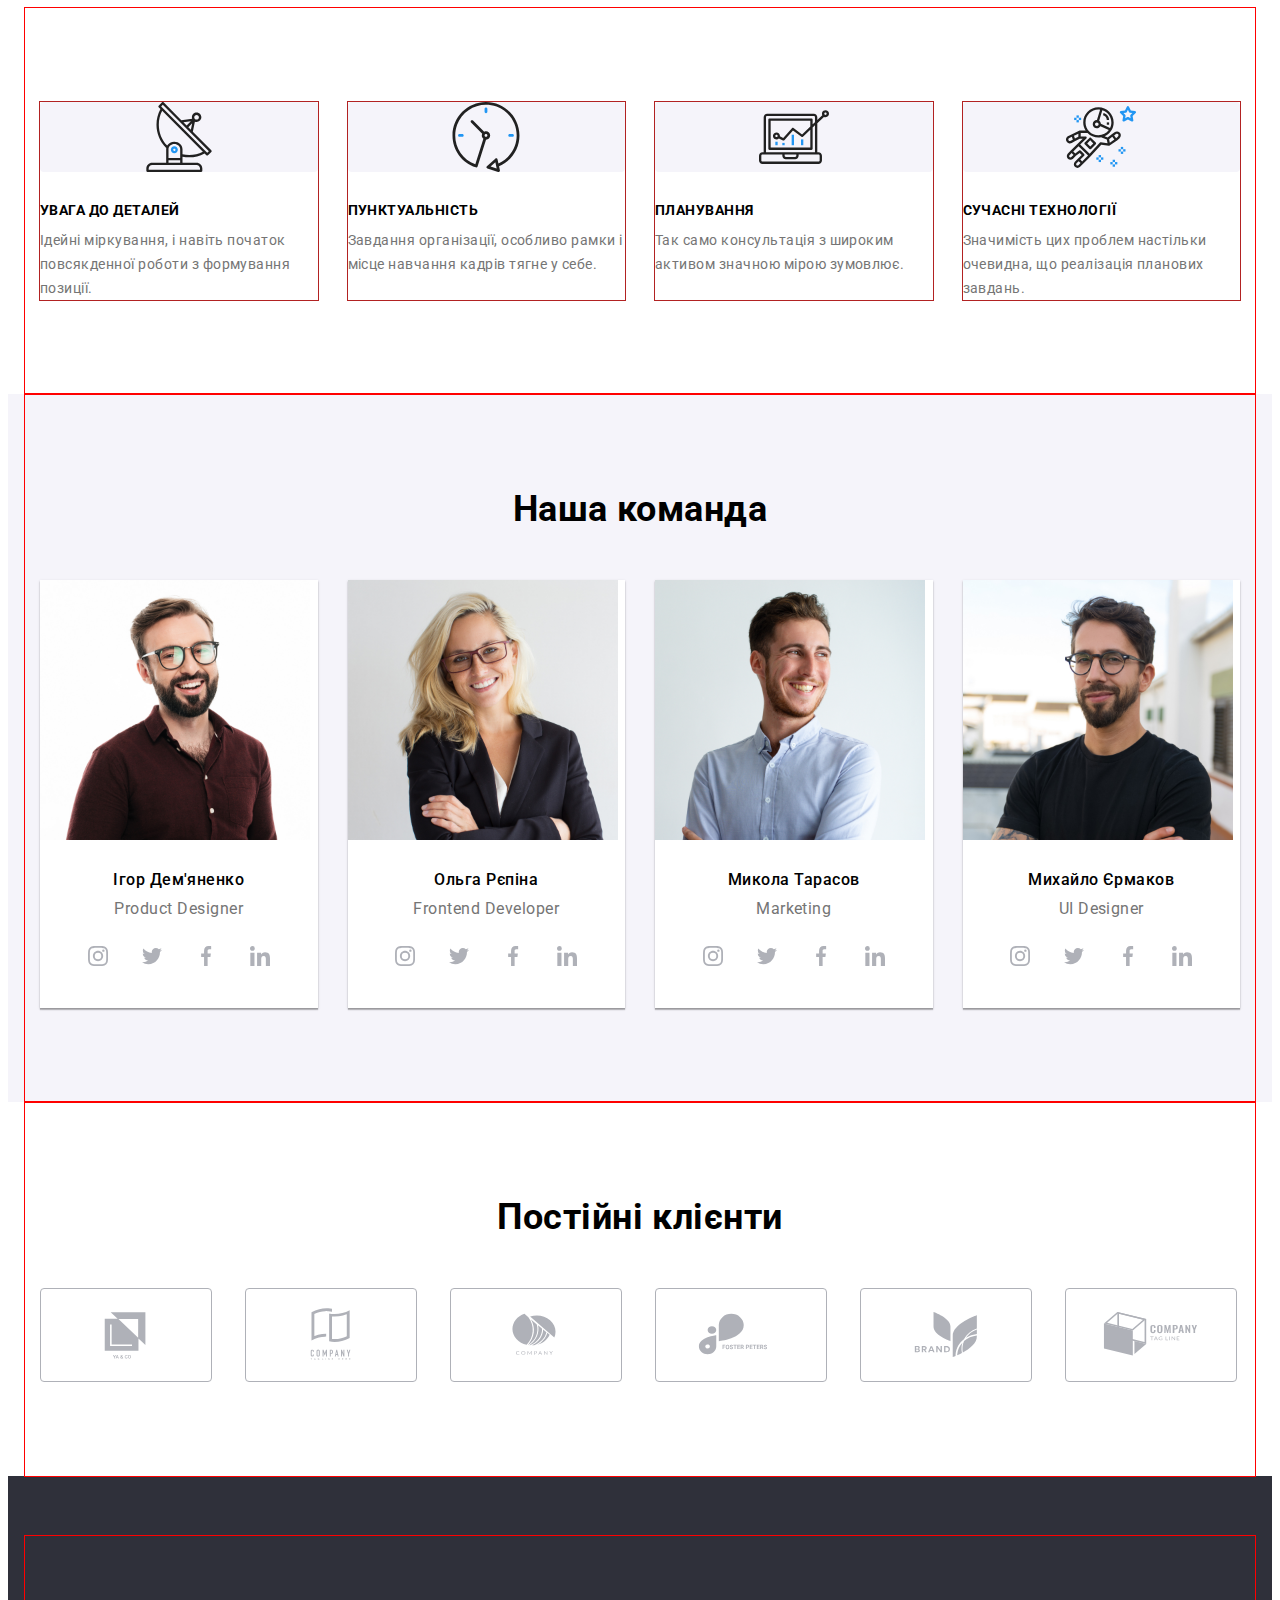
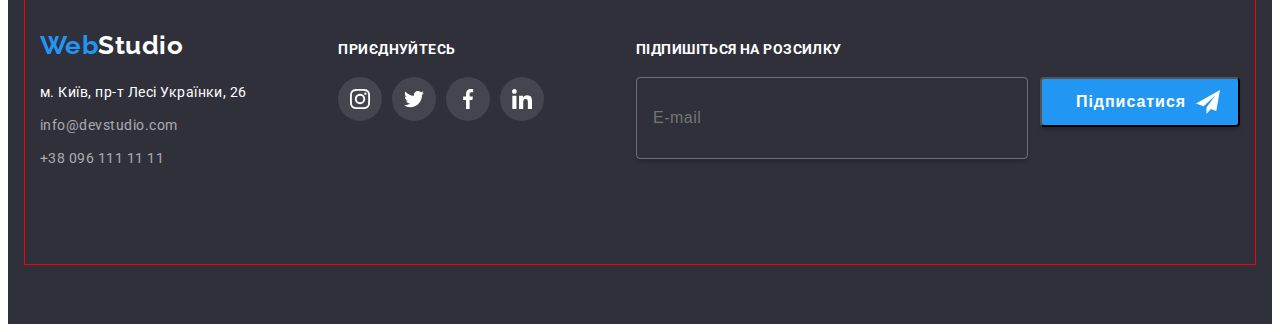
==== index.html @ 3320885e "адаптація" ====
<!DOCTYPE html>
<html lang="uk">
  <head>
    <meta charset="UTF-8" />
    <meta name="viewport" content="width=device-width, initial-scale=1.0" />
    <title>Document</title>
    <link rel="preconnect" href="https://fonts.googleapis.com" />
    <link rel="preconnect" href="https://fonts.gstatic.com" crossorigin />

    <link
      href="https://fonts.googleapis.com/css2?family=Raleway:wght@700&family=Roboto:wght@400;500;700;900&display=swap"
      rel="stylesheet"
    />
    <link
      rel="stylesheet"
      href="https://cdnjs.cloudflare.com/ajax/libs/modern-normalize/2.0.0/modern-normalize.min.css"
      integrity="sha512-4xo8blKMVCiXpTaLzQSLSw3KFOVPWhm/TRtuPVc4WG6kUgjH6J03IBuG7JZPkcWMxJ5huwaBpOpnwYElP/m6wg=="
      crossorigin="anonymous"
      referrerpolicy="no-referrer"
    />

    <link rel="stylesheet" href="./css/main.min.css" />
  </head>

  <body>
    <!-- секція1 heder -->
    <!-- <header class="header">
      <div class="container heder__container">
        <nav class="header__main-nav"> -->
    <!-- логотип -->
    <!-- <a class="header__logo" href="/"
            >Web<span class="header__logo-color">Studio</span></a
          > -->
    <!-- навігація -->
    <!-- <ul class="header__nav">
            <li class="header__item-nav">
              <a href="" class="header__link current">Студія</a>
            </li>
            <li class="header__item-nav">
              <a href="./portfolio.html" class="header__link">Портфоліо</a>
            </li>
            <li class="header__item-nav header__item">
              <a href="" class="header__link">Контакти</a>
            </li>
          </ul>
        </nav> -->
    <!--    контакти     -->
    <!-- <ul class="header__kontact-nav">
          <li class="header__item-nav">
            <a
              class="header__link header__kontact"
              href="mailto:info@devstudio.com"
            >
              <svg class="header__icon" width="10">
                <use href="./images/sprite.svg#icon-envelope"></use>
              </svg>
              info@devstudio.com</a
            >
          </li>

          <li class="header__item-nav header__item">
            <a class="header__link header__kontact" href="tel:+380961111111">
              <svg class="header__icon" width="10">
                <use href="./images/sprite.svg#icon-Vector"></use>
              </svg>
              +38 096 111 11 11</a
            >
          </li>
        </ul>
      </div>
    </header> -->

    <main>
      <!-- секція герой-->
      <!-- <section class="hero hero__section hero__img">
        <div class="container">
          <h1 class="hero__title">Ефективні рішення для вашого бізнесу</h1>
          <button class="hero__main-btn" type="button" data-modal-open>
            Замовити послугу
          </button> -->

      <!-- модальне вікно -->
      <!-- <div class="backdrop is-hidden" data-modal>
            <div class="modal-wrapper">
              <button class="modal-btn" data-modal-close>
                <svg class="modal-btn-icon" width="30" height="30">
                  <use href="./images/sprite.svg#icon-close-black-18dp"></use>
                </svg>
              </button>
              <strong class="modal-title"
                >Залиште свої дані, ми вам передзвонимо</strong
              >

              <form class="modal-form">
                <label class="form-modal-group">
                  <span class="form-modal-label">Ім'я</span>
                  <input
                    class="form-modal-input"
                    type="text"
                    name="user-name"
                  />
                  <svg class="form-modal-icon" width="20" height="20">
                    <use
                      href="./images/sprite.svg#icon-person-black-18dp-1"
                    ></use>
                  </svg>
                </label>

                <label class="form-modal-group">
                  <span class="form-modal-label">Телефон</span>
                  <input
                    class="form-modal-input"
                    type="text"
                    name="user-phone"
                  />
                  <svg class="form-modal-icon" width="20" height="20">
                    <use
                      href="./images/sprite.svg#icon-phone-black-18dp-1"
                    ></use>
                  </svg>
                </label>

                <label class="form-modal-group">
                  <span class="form-modal-label">Пошта</span>
                  <input
                    class="form-modal-input"
                    type="text"
                    name="user-mail"
                  />
                  <svg class="form-modal-icon" width="20" height="20">
                    <use
                      href="./images/sprite.svg#icon-email-black-18dp-1"
                    ></use>
                  </svg>
                </label>
                <label class="form-modal-group-text">
                  <span class="form-modal-label">Коментар</span>
                  <textarea
                    class="form-modal-text"
                    name="user-text"
                    cols="6"
                    rows="5"
                    placeholder="Введіть текст"
                  ></textarea>
                </label>

                <label class="form-polisu-grup">
                  <input class="checkbox visually-hidden" type="checkbox" />
                  <span class="custom-checkbox">
                    <svg class="custom-checbocs-icon" width="16" height="15">
                      <use
                        href="./images/sprite.svg#icon-Vector-checboxs"
                      ></use>
                    </svg>
                  </span>
                  <span class="polise-private"
                    >Погоджуюся з розсилкою та приймаю<span
                      class="polise-private-contract"
                    >
                      Умови договору</span
                    ></span
                  >
                </label>
                <button class="send-btn" type="submit">Відправити</button>
              </form>
            </div>
          </div>
        </div>
      </section> -->

      <!-- секція 3 features особливості -->
      <section class="features">
        <div class="container">
          <ul class="features__list">
            <li class="features__post">
              <div class="features__icon">
                <svg class="features__icon-images">
                  <use href="./images/sprite.svg#icon-antenna-1"></use>
                </svg>
              </div>
              <h3 class="features__title">УВАГА ДО ДЕТАЛЕЙ</h3>
              <p class="features__text">
                Ідейні міркування, і навіть початок повсякденної роботи з
                формування позиції.
              </p>
            </li>

            <li class="features__post">
              <div class="features__icon">
                <svg class="features__icon-images">
                  <use href="./images/sprite.svg#icon-clock-1"></use>
                </svg>
              </div>
              <h3 class="features__title">ПУНКТУАЛЬНІСТЬ</h3>
              <p class="features__text">
                Завдання організації, особливо рамки і місце навчання кадрів
                тягне у себе.
              </p>
            </li>

            <li class="features__post">
              <div class="features__icon">
                <svg class="features__icon-images">
                  <use href="./images/sprite.svg#diagram-1"></use>
                </svg>
              </div>

              <h3 class="features__title">ПЛАНУВАННЯ</h3>
              <p class="features__text">
                Так само консультація з широким активом значною мірою зумовлює.
              </p>
            </li>

            <li class="features__post">
              <div class="features__icon">
                <svg class="features__icon-images">
                  <use href="./images/sprite.svg#astronaut-1"></use>
                </svg>
              </div>
              <h3 class="features__title">СУЧАСНІ ТЕХНОЛОГІЇ</h3>
              <p class="features__text">
                Значимість цих проблем настільки очевидна, що реалізація
                планових завдань.
              </p>
            </li>
          </ul>
        </div>
      </section>

      <!--секція 4   чим ми займаємось-->
      <!-- <section class="works">
        <div class="container">
          <h2 class="section-heading">Чим ми займаємося</h2>
          <ul class="ourwork">
            <li class="img">
              <div class="">
                <img
                  class="img-tin"
                  src="images/img.jpg"
                  alt="компютери"
                  width="370"
                />
                <p class="img-text">Десктопні додатки</p>
              </div>
            </li>

            <li class="img">
              <img src="images/box2.jpg" alt="телефони" width="370" />
              <p class="img-text">Мобільні додатки</p>
            </li>
            <li class="img">
              <img src="images/img3.jpg" alt="планшети" width="370" />
              <p class="img-text">Дизайнерські рішення</p>
            </li>
          </ul>
        </div>
      </section>  -->

      <!-- секція5  наша команда -->
      <section class="team">
        <div class="container">
          <h2 class="section-headline">Наша команда</h2>
          <ul class="our-team">
            <li class="img-team">
              <img
                class="our-foto"
                src="images/img4.jpg"
                alt="Ігор"
                width="270"
              />
              <div class="name-work">
                <h3 class="name">Ігор Дем'яненко</h3>
                <p class="work">Product Designer</p>

                <ul class="socials list">
                  <li class="socials-item">
                    <a class="socials-link" href="">
                      <svg class="social-icon" width="20" height="20">
                        <use href="./images/sprite.svg#icon-instagram"></use>
                      </svg>
                    </a>
                  </li>
                  <li class="socials-item">
                    <a class="socials-link" href="">
                      <svg class="social-icon" width="20" height="20">
                        <use href="./images/sprite.svg#icon-twitter"></use>
                      </svg>
                    </a>
                  </li>
                  <li class="socials-item">
                    <a class="socials-link" href="">
                      <svg class="social-icon" width="20" height="20">
                        <use href="./images/sprite.svg#icon-facebook"></use>
                      </svg>
                    </a>
                  </li>
                  <li class="socials-item">
                    <a class="socials-link" href="">
                      <svg class="social-icon" width="20" height="20">
                        <use href="./images/sprite.svg#icon-linkedin"></use>
                      </svg>
                    </a>
                  </li>
                </ul>
              </div>
            </li>

            <li class="img-team">
              <img
                class="our-foto"
                src="images/img5.jpg"
                alt="Ольга"
                width="270"
              />
              <div class="name-work">
                <h3 class="name">Ольга Рєпіна</h3>
                <p class="work">Frontend Developer</p>
                <ul class="socials list">
                  <li class="socials-item">
                    <a class="socials-link" href="">
                      <svg class="social-icon" width="20" height="20">
                        <use href="./images/sprite.svg#icon-instagram"></use>
                      </svg>
                    </a>
                  </li>
                  <li class="socials-item">
                    <a class="socials-link" href="">
                      <svg class="social-icon" width="20" height="20">
                        <use href="./images/sprite.svg#icon-twitter"></use>
                      </svg>
                    </a>
                  </li>
                  <li class="socials-item">
                    <a class="socials-link" href="">
                      <svg class="social-icon" width="20" height="20">
                        <use href="./images/sprite.svg#icon-facebook"></use>
                      </svg>
                    </a>
                  </li>
                  <li class="socials-item">
                    <a class="socials-link" href="">
                      <svg class="social-icon" width="20" height="20">
                        <use href="./images/sprite.svg#icon-linkedin"></use>
                      </svg>
                    </a>
                  </li>
                </ul>
              </div>
            </li>

            <li class="img-team">
              <img
                class="our-foto"
                src="images/img6.jpg"
                alt="Микола"
                width="270"
              />
              <div class="name-work">
                <h3 class="name">Микола Тарасов</h3>
                <p class="work">Marketing</p>
                <ul class="socials list">
                  <li class="socials-item">
                    <a class="socials-link" href="">
                      <svg class="social-icon" width="20" height="20">
                        <use href="./images/sprite.svg#icon-instagram"></use>
                      </svg>
                    </a>
                  </li>
                  <li class="socials-item">
                    <a class="socials-link" href="">
                      <svg class="social-icon" width="20" height="20">
                        <use href="./images/sprite.svg#icon-twitter"></use>
                      </svg>
                    </a>
                  </li>
                  <li class="socials-item">
                    <a class="socials-link" href="">
                      <svg class="social-icon" width="20" height="20">
                        <use href="./images/sprite.svg#icon-facebook"></use>
                      </svg>
                    </a>
                  </li>
                  <li class="socials-item">
                    <a class="socials-link" href="">
                      <svg class="social-icon" width="20" height="20">
                        <use href="./images/sprite.svg#icon-linkedin"></use>
                      </svg>
                    </a>
                  </li>
                </ul>
              </div>
            </li>

            <li class="img-team">
              <img
                class="our-foto"
                src="images/img7.jpg"
                alt="Михайло"
                width="270"
              />
              <div class="name-work">
                <h3 class="name">Михайло Єрмаков</h3>
                <p class="work">UI Designer</p>
                <ul class="socials list">
                  <li class="socials-item">
                    <a class="socials-link" href="">
                      <svg class="social-icon" width="20" height="20">
                        <use href="./images/sprite.svg#icon-instagram"></use>
                      </svg>
                    </a>
                  </li>
                  <li class="socials-item">
                    <a class="socials-link" href="">
                      <svg class="social-icon" width="20" height="20">
                        <use href="./images/sprite.svg#icon-twitter"></use>
                      </svg>
                    </a>
                  </li>
                  <li class="socials-item">
                    <a class="socials-link" href="">
                      <svg class="social-icon" width="20" height="20">
                        <use href="./images/sprite.svg#icon-facebook"></use>
                      </svg>
                    </a>
                  </li>
                  <li class="socials-item">
                    <a class="socials-link" href="">
                      <svg class="social-icon" width="20" height="20">
                        <use href="./images/sprite.svg#icon-linkedin"></use>
                      </svg>
                    </a>
                  </li>
                </ul>
              </div>
            </li>
          </ul>
        </div>
      </section>

      <!-- постійні клієнти -->
      <section class="our-clients">
        <div class="container">
          <h2 class="section-headline">Постійні клієнти</h2>
          <ul class="client">
            <li class="client-item">
              <a class="client-link" href="">
                <svg class="client-icon" width="106" height="60">
                  <use href="./images/sprite.svg#Logo-1"></use>
                </svg>
              </a>
            </li>
            <li class="client-item">
              <a class="client-link" href="">
                <svg class="client-icon" width="106" height="60">
                  <use href="./images/sprite.svg#Logo-2"></use>
                </svg>
              </a>
            </li>
            <li class="client-item">
              <a class="client-link" href="">
                <svg class="client-icon" width="106" height="60">
                  <use href="./images/sprite.svg#Logo-3"></use>
                </svg>
              </a>
            </li>
            <li class="client-item">
              <a class="client-link" href="">
                <svg class="client-icon" width="106" height="60">
                  <use href="./images/sprite.svg#logo-4"></use>
                </svg>
              </a>
            </li>
            <li class="client-item">
              <a class="client-link" href="">
                <svg class="client-icon" width="106" height="60">
                  <use href="./images/sprite.svg#Logo-5"></use>
                </svg>
              </a>
            </li>
            <li class="client-item">
              <a class="client-link" href="">
                <svg class="client-icon" width="106" height="60">
                  <use href="./images/sprite.svg#Logo-6"></use>
                </svg>
              </a>
            </li>
          </ul>
        </div>
      </section>
    </main>

    <!-- секція 7  підвал -->
    <footer class="footer-main">
      <div class="container futer-container">
        <div class="footer-item">
          <a href="/" class="footer-logo"
            >Web<span class="footer-studio">Studio</span></a
          >

          <address class="address">
            <p class="footer-adres">м. Київ, пр-т Лесі Українки, 26</p>

            <ul class="footer">
              <li class="footer-mail">
                <a href="mailto:info@devstudio.com" class="addres-mail footer"
                  >info@devstudio.com</a
                >
              </li>
              <li>
                <a href="tel:+380961111111" class="addres-tel footer"
                  >+38 096 111 11 11</a
                >
              </li>
            </ul>
          </address>
        </div>

        <div class="footer-icon">
          <p class="footer-social">приєднуйтесь</p>
          <ul class="socials">
            <li class="socials-item">
              <a class="socials-link" href="">
                <svg class="footikon" width="20" height="20">
                  <use href="./images/sprite.svg#icon-instagram"></use>
                </svg>
              </a>
            </li>
            <li class="socials-item">
              <a class="socials-link" href="">
                <svg class="footikon" width="20" height="20">
                  <use href="./images/sprite.svg#icon-twitter"></use>
                </svg>
              </a>
            </li>
            <li class="socials-item">
              <a class="socials-link" href="">
                <svg class="footikon" width="20" height="20">
                  <use href="./images/sprite.svg#icon-facebook"></use>
                </svg>
              </a>
            </li>
            <li class="socials-item">
              <a class="socials-link" href="">
                <svg class="footikon" width="20" height="20">
                  <use href="./images/sprite.svg#icon-linkedin"></use>
                </svg>
              </a>
            </li>
          </ul>
        </div>
        <!-- form -->
        <div class="form-futer-box">
          <p class="footer-social">Підпишіться на розсилку</p>
          <form class="form-fild">
            <input
              class="form-footer-email"
              type="email"
              name="email"
              placeholder="E-mail"
            />

            <button class="footer-btn-form" type="submit">
              <span class="sing-up">Підписатися</span>

              <svg class="footer-btn-icon" width="24" height="24">
                <use href="./images/sprite.svg#icon-icon-send"></use>
              </svg>
            </button>
          </form>
        </div>
      </div>
    </footer>
    <script src="./js/modal.js"></script>
  </body>
</html>
---- css/main.min.css ----
:root{--main-font: "Roboto", sans-serif;--secondary-font: "Raleway", sans-serif;--primary-color: #212121;--accent-color: #2196f3;--white-col: #ffffff;--gray-col: #757575}body{font-family:var(--main-font);background-color:var(--white-col);letter-spacing:.03em}.container{outline:1px solid red;padding-left:15px;padding-right:15px;margin-left:auto;margin-right:auto}@media screen and (min-width: 480px){.container{width:480px;padding-top:60px;padding-bottom:60px}}@media screen and (min-width: 768px){.container{width:768px;padding-top:60px;padding-bottom:60px}}@media screen and (min-width: 1200px){.container{width:1200px;padding-top:94px;padding-bottom:94px}}h1,h2,h3,h4,p{margin:0}img{display:block}ul{margin:0;padding:0;list-style:none}.header__logo{margin-right:90px;font-family:var(--secondary-font);font-weight:700;font-size:26px;color:var(--accent-color);text-decoration:none;outline:none}.header__logo-color{color:#000}.footer-logo{font-family:var(--secondary-font);font-weight:700;font-size:26px;color:var(--accent-color);text-decoration:none;outline:none}.footer-studio{color:var(--white-col)}.backdrop{position:fixed;z-index:1;top:0;left:0;width:100%;height:100%;background-color:rgba(0,0,0,.3);opacity:1;-webkit-transition:opacity 250ms cubic-bezier(0.4, 0, 0.2, 1),visibility 250ms cubic-bezier(0.4, 0, 0.2, 1);transition:opacity 250ms cubic-bezier(0.4, 0, 0.2, 1),visibility 250ms cubic-bezier(0.4, 0, 0.2, 1)}.backdrop.is-hidden{opacity:0;visibility:hidden;pointer-events:none}.backdrop.is-hidden .modal-wrapper{-webkit-transform:translate(-50%, -50%) scale(0, 6);transform:translate(-50%, -50%) scale(0, 6)}.modal-wrapper{position:absolute;top:50%;left:50%;width:528px;height:581px;-webkit-transform:translate(-50%, -50%) scale(1);transform:translate(-50%, -50%) scale(1);-webkit-transition:-webkit-transform 250ms cubic-bezier(0.4, 0, 0.2, 1);transition:-webkit-transform 250ms cubic-bezier(0.4, 0, 0.2, 1);transition:transform 250ms cubic-bezier(0.4, 0, 0.2, 1);transition:transform 250ms cubic-bezier(0.4, 0, 0.2, 1), -webkit-transform 250ms cubic-bezier(0.4, 0, 0.2, 1);-webkit-box-shadow:0 2px 1px 0 rgba(0,0,0,.2),0 1px 1px 0 rgba(0,0,0,.14),0 1px 3px 0 rgba(0,0,0,.12);box-shadow:0 2px 1px 0 rgba(0,0,0,.2),0 1px 1px 0 rgba(0,0,0,.14),0 1px 3px 0 rgba(0,0,0,.12);background-color:var(--white-col);border-radius:4px;padding:40px}.modal-btn{position:absolute;top:10px;right:10px;width:30px;height:30px;background-size:contain;background-origin:border-box;border-radius:50%;display:-webkit-box;display:-ms-flexbox;display:flex;-webkit-box-align:center;-ms-flex-align:center;align-items:center;-webkit-box-pack:center;-ms-flex-pack:center;justify-content:center;padding:0px;border-color:rgba(0,0,0,.1);background-color:var(--white-col);cursor:pointer;outline:rgba(0,0,0,0)}.modal-btn-icon{width:18px;height:18px;fill:#000;-webkit-transition:fill 250ms cubic-bezier(0.4, 0, 0.2, 1);transition:fill 250ms cubic-bezier(0.4, 0, 0.2, 1)}.modal-btn:hover .modal-btn-icon,.modal-btn:focus .modal-btn-icon{fill:var(--accent-color)}.modal-title{display:block;font-weight:700;font-size:20px;letter-spacing:.03em;text-align:center;color:#212121;margin-bottom:12px}.form-modal-group{position:relative;display:block;margin-bottom:10px}.form-modal-label{display:block;text-align:left;margin-bottom:4px;font-size:12px;letter-spacing:.01em;color:var(--gray-col)}.form-modal-input{border:1px solid rgba(33,33,33,.2);border-radius:4px;height:40px;width:100%;padding:5px 5px 5px 32px;-webkit-transition:border 250ms cubic-bezier(0.4, 0, 0.2, 1);transition:border 250ms cubic-bezier(0.4, 0, 0.2, 1)}.form-modal-input:focus,.form-modal-text:focus{border:solid 1px var(--accent-color);outline:none}.form-modal-input:hover,.form-modal-text:hover{border:1px solid var(--accent-color)}.form-modal-group:hover .form-modal-icon{fill:var(--accent-color)}.form-modal-input:focus+.form-modal-icon{fill:var(--accent-color)}.form-modal-text{display:block;width:100%;height:120px;border:1px solid rgba(33,33,33,.2);border-radius:1px;resize:none;padding:12px 16px 12px 16px;font-size:12px;letter-spacing:.01em;-webkit-transition:border 250ms cubic-bezier(0.4, 0, 0.2, 1);transition:border 250ms cubic-bezier(0.4, 0, 0.2, 1);outline:none}.form-modal-icon{position:absolute;left:12px;bottom:11px;-webkit-transition:fill 250ms cubic-bezier(0.4, 0, 0.2, 1);transition:fill 250ms cubic-bezier(0.4, 0, 0.2, 1)}.form-polisu-grup{display:-webkit-box;display:-ms-flexbox;display:flex;-webkit-box-align:center;-ms-flex-align:center;align-items:center;-webkit-box-pack:center;-ms-flex-pack:center;justify-content:center;margin-top:20px}.polise-private{font-size:14px;line-height:1.71429;letter-spacing:.03em;color:var(--gray-col);margin-left:9px}.polise-private-contract{text-decoration:underline;-webkit-text-decoration-skip-ink:none;text-decoration-skip-ink:none;color:var(--accent-color)}.custom-checkbox{width:16px;height:15px;left:0px;display:-webkit-box;display:-ms-flexbox;display:flex;-webkit-box-align:center;-ms-flex-align:center;align-items:center;-webkit-box-pack:center;-ms-flex-pack:center;justify-content:center;border-radius:1px;border:1px solid var(--primary-color);-webkit-transition:border 250ms cubic-bezier(0.4, 0, 0.2, 1),background-color 250ms cubic-bezier(0.4, 0, 0.2, 1);transition:border 250ms cubic-bezier(0.4, 0, 0.2, 1),background-color 250ms cubic-bezier(0.4, 0, 0.2, 1)}.form-polisu-grup:hover .custom-checkbox{border:1px solid var(--accent-color)}.form-polisu-grup:focus-within .custom-checkbox{border:1px solid var(--accent-color)}.checkbox:checked+.custom-checkbox{background-color:var(--accent-color);background-size:contain;border-color:var(--accent-color);background-origin:border-box}.custom-checbocs-icon{opacity:0;-webkit-transition:opacity 250ms cubic-bezier(0.4, 0, 0.2, 1);transition:opacity 250ms cubic-bezier(0.4, 0, 0.2, 1)}.checkbox:checked+.custom-checkbox .custom-checbocs-icon{opacity:1}.visually-hidden{position:absolute;width:1px;height:1px;margin:-1px;border:0;padding:0;clip:rect(0 0 0 0);overflow:hidden}.send-btn{border-radius:4px;width:200px;height:50px;-webkit-box-shadow:0 4px 4px 0 rgba(0,0,0,.15);box-shadow:0 4px 4px 0 rgba(0,0,0,.15);background:var(--accent-color);font-weight:700;font-size:16px;line-height:1.875;letter-spacing:.06em;text-align:center;margin-top:30px;color:var(--white-col);cursor:pointer;border:rgba(0,0,0,0);-webkit-transition:background-color 250ms cubic-bezier(0.4, 0, 0.2, 1);transition:background-color 250ms cubic-bezier(0.4, 0, 0.2, 1)}.send-btn:hover,.send-btn:focus{background-color:#188ce8;outline:rgba(0,0,0,0)}.socials{display:-webkit-box;display:-ms-flexbox;display:flex;-webkit-box-pack:center;-ms-flex-pack:center;justify-content:center;-webkit-box-align:center;-ms-flex-align:center;align-items:center}.socials-link{display:-webkit-box;display:-ms-flexbox;display:flex;-webkit-box-align:center;-ms-flex-align:center;align-items:center;-webkit-box-pack:center;-ms-flex-pack:center;justify-content:center;width:44px;height:44px;background-color:var(--white-col);border-radius:50%;-webkit-transition:background-color 250ms cubic-bezier(0.4, 0, 0.2, 1);transition:background-color 250ms cubic-bezier(0.4, 0, 0.2, 1)}.socials-link:hover,.socials-link:focus{background-color:var(--accent-color);outline:none}.social-icon{fill:#afb1b8;-webkit-transition:fill 250ms cubic-bezier(0.4, 0, 0.2, 1);transition:fill 250ms cubic-bezier(0.4, 0, 0.2, 1)}.socials-link:hover .social-icon,.socials-link:focus .social-icon{fill:var(--white-col)}.socials-item:not(:last-child){margin-right:10px}.footikon{fill:var(--white-col)}.footer-icon{margin-left:auto;margin-right:auto}.header{border-color:1px solid #ececec}.heder__container{display:-webkit-box;display:-ms-flexbox;display:flex;-webkit-box-align:center;-ms-flex-align:center;align-items:center}.header__main-nav{display:-webkit-box;display:-ms-flexbox;display:flex;-webkit-box-align:center;-ms-flex-align:center;align-items:center}.header__nav{display:-webkit-box;display:-ms-flexbox;display:flex;-webkit-box-align:center;-ms-flex-align:center;align-items:center}.header__item-nav{margin-right:50px}.header__item:last-child{margin-right:0px}.header__kontact-nav{margin-left:auto;display:-webkit-box;display:-ms-flexbox;display:flex;-webkit-box-align:center;-ms-flex-align:center;align-items:center}.header__kontact{padding-top:32px;padding-bottom:32px;color:var(--gray-col);-webkit-transition:color 250ms cubic-bezier(0.4, 0, 0.2, 1);transition:color 250ms cubic-bezier(0.4, 0, 0.2, 1)}.header__icon{width:10px;height:16px;margin-right:10px;fill:currentColor}.header__link{display:-webkit-box;display:-ms-flexbox;display:flex;-webkit-box-align:center;-ms-flex-align:center;align-items:center;font-weight:500;font-size:14px;letter-spacing:.02em;color:var(--primary-color);-webkit-transition:color 250ms cubic-bezier(0.4, 0, 0.2, 1);transition:color 250ms cubic-bezier(0.4, 0, 0.2, 1);position:relative;text-decoration:none;outline:none;padding-top:32px;padding-bottom:32px}.header__link::after{content:"";display:block;width:100%;height:4px;position:absolute;left:0px;bottom:0px;border-radius:2px}.header__link:hover,.header__link:focus{color:var(--accent-color)}.header__link.current::after{background-color:var(--accent-color)}.header__link.current{color:var(--accent-color)}.hero__img{max-width:1600px;height:600px;margin-left:auto;margin-right:auto;background:#c4c4c4;background-image:-webkit-gradient(linear, left top, left bottom, from(rgba(5, 6, 15, 0.4)), to(rgba(5, 6, 15, 0.4))),url(../images/hero.jpg);background-image:linear-gradient(rgba(5, 6, 15, 0.4), rgba(5, 6, 15, 0.4)),url(../images/hero.jpg)}.hero__section{background-repeat:no-repeat;background-position:center;background-size:contain;text-align:center;padding-top:200px;padding-bottom:200px}.hero__title{font-weight:900;font-size:44px;line-height:1.36364;letter-spacing:.06em;text-transform:uppercase;margin-bottom:30px;width:626px;margin-left:auto;margin-right:auto;color:var(--white-col)}.hero__main-btn{border-radius:4px;padding:10px 32px;font-weight:700;font-size:16px;line-height:1.875;letter-spacing:.06em;color:var(--white-col);background-color:var(--accent-color);cursor:pointer;-webkit-transition:background-color 250ms cubic-bezier(0.4, 0, 0.2, 1);transition:background-color 250ms cubic-bezier(0.4, 0, 0.2, 1)}.hero__main-btn:hover,.hero__main-btn:focus{background-color:#188ce8}@media screen and (min-width: 768px){.features__list{display:-webkit-box;display:-ms-flexbox;display:flex;-ms-flex-wrap:wrap;flex-wrap:wrap;margin:-15px}}.features__post{outline:1px solid #b22222}@media screen and (min-width: 768px){.features__post{width:calc((100% - 60px)/2);margin:15px}}@media screen and (min-width: 1200px){.features__post{width:calc((100% - 120px)/4);margin:15px}}@media screen and (max-width: 767px){.features__post:not(:last-child){margin-bottom:30px}}.features__title{margin-top:0px;margin-bottom:10px;font-weight:700;font-size:14px;text-transform:uppercase}.features__text{font-size:14px;line-height:1.71429;color:var(--gray-col)}.features__icon{display:-webkit-box;display:-ms-flexbox;display:flex;-webkit-box-pack:center;-ms-flex-pack:center;justify-content:center;-webkit-box-align:center;-ms-flex-align:center;align-items:center;background:#f5f4fa;border-radius:4px;margin-bottom:30px}.features__icon-images{width:70px;height:70px;margin:0px}.works{padding-bottom:94px}.ourwork{display:-webkit-box;display:-ms-flexbox;display:flex;list-style:none}.works .section-heading{font-weight:700;font-size:36px;text-align:center;margin-bottom:50px}.img{position:relative;margin-right:30px}.img-text{width:370px;height:70px;left:0px;bottom:0px;position:absolute;display:-webkit-box;display:-ms-flexbox;display:flex;-webkit-box-align:center;-ms-flex-align:center;align-items:center;-webkit-box-pack:center;-ms-flex-pack:center;justify-content:center;text-transform:uppercase;padding:0px;margin:0px;font-weight:700;font-size:14px;letter-spacing:.03em;color:var(--white-col);background:rgba(47,48,58,.8)}.team{background:#f5f4fa}@media screen and (min-width: 768px){.our-team{display:-webkit-box;display:-ms-flexbox;display:flex;-ms-flex-wrap:wrap;flex-wrap:wrap;margin:-15px}}.img-team{-webkit-box-shadow:0 2px 1px 0 rgba(0,0,0,.2),0 1px 1px 0 rgba(0,0,0,.14),0 1px 3px 0 rgba(0,0,0,.12);box-shadow:0 2px 1px 0 rgba(0,0,0,.2),0 1px 1px 0 rgba(0,0,0,.14),0 1px 3px 0 rgba(0,0,0,.12);background:var(--white-col)}@media screen and (min-width: 480px){.img-team .our-foto{width:450px}}@media screen and (min-width: 768px){.img-team{width:calc((100% - 60px)/2);margin:15px}.img-team .our-foto{width:354px}}@media screen and (min-width: 1200px){.img-team{width:calc((100% - 120px)/4);margin:15px}.img-team .our-foto{width:270px}}@media screen and (max-width: 767px){.img-team:not(:last-child){margin-bottom:30px}}.section-headline{font-weight:700;font-size:36px;text-align:center;margin-bottom:50px}.name{margin-bottom:10px;font-weight:500;font-size:16px;text-align:center}.work{font-size:16px;color:var(--gray-col);text-align:center;margin-bottom:16px}.name-work{padding-top:30px;padding-bottom:30px}@media screen and (min-width: 480px){.client{display:-webkit-box;display:-ms-flexbox;display:flex;-ms-flex-wrap:wrap;flex-wrap:wrap;margin:-15px}}@media screen and (min-width: 480px){.client-item{width:calc((100% - 60px)/2);margin:15px}.client-item .client-link{width:210px}}@media screen and (min-width: 768px){.client-item{width:calc((100% - 90px)/3);margin:15px}.client-item .client-link{width:226px}}@media screen and (min-width: 1200px){.client-item{width:calc((100% - 180px)/6);margin:15px}.client-item .client-link{width:170px}}.client-link{display:-webkit-box;display:-ms-flexbox;display:flex;-webkit-box-align:center;-ms-flex-align:center;align-items:center;-webkit-box-pack:center;-ms-flex-pack:center;justify-content:center;border:1px solid #afb1b8;border-radius:4px;width:170px;height:92px;-webkit-transition:border 250ms cubic-bezier(0.4, 0, 0.2, 1);transition:border 250ms cubic-bezier(0.4, 0, 0.2, 1)}.client-link:hover,.client-link:focus{border-color:var(--accent-color);outline:none}.client-link:hover .client-icon,.client-link:focus .client-icon{fill:var(--accent-color)}.client-icon{fill:#afb1b8;-webkit-transition:fill 250ms cubic-bezier(0.4, 0, 0.2, 1);transition:fill 250ms cubic-bezier(0.4, 0, 0.2, 1)}.footer-main{padding-top:60px;padding-bottom:60px;background:#2f303a}.futer-container{display:-webkit-box;display:-ms-flexbox;display:flex;-webkit-box-align:baseline;-ms-flex-align:baseline;align-items:baseline}.footer-mail{margin-bottom:9px}.footer-adres{margin-bottom:9px}.address{font-style:normal;font-size:14px;line-height:1.71429;color:var(--white-col);margin:20px 0px 0px 0px}.addres-mail,.addres-tel{font-family:var(--main-font);font-style:normal;font-size:14px;line-height:1.71429;color:rgba(255,255,255,.6);-webkit-transition:color 250ms cubic-bezier(0.4, 0, 0.2, 1);transition:color 250ms cubic-bezier(0.4, 0, 0.2, 1)}.footer:hover,.footer:focus{color:var(--white-col);outline:none}.footer{margin:0px;padding:0px;list-style:none;text-decoration:none}.footer-social{font-weight:700;font-size:14px;letter-spacing:.03em;text-transform:uppercase;color:var(--white-col);margin-bottom:20px}.socials-link{background-color:rgba(255,255,255,.1)}.form-footer-email{border:1px solid rgba(255,255,255,.3);border-radius:4px;width:358px;height:50px;-webkit-box-shadow:0 4px 4px 0 rgba(0,0,0,.15);box-shadow:0 4px 4px 0 rgba(0,0,0,.15);background:rgba(33,150,243,0);padding:15px 16px;font-size:16px;line-height:1.25;letter-spacing:.03em;color:rgba(255,255,255,.6);outline:rgba(0,0,0,0)}.footer-btn-form{display:-webkit-box;display:-ms-flexbox;display:flex;text-align:center;-webkit-box-align:center;-ms-flex-align:center;align-items:center;border-radius:4px;width:200px;height:50px;margin-left:12px;-webkit-box-shadow:0 4px 4px 0 rgba(0,0,0,.15);box-shadow:0 4px 4px 0 rgba(0,0,0,.15);background-color:var(--accent-color);color:var(--white-col);cursor:pointer;font-weight:700;font-size:16px;line-height:1.875;letter-spacing:.06em;-webkit-transition:background-color 250ms cubic-bezier(0.4, 0, 0.2, 1);transition:background-color 250ms cubic-bezier(0.4, 0, 0.2, 1)}.footer-btn-form:hover,.footer-btn-form:focus{background-color:#188ce8;outline:rgba(0,0,0,0)}.form-fild{display:-webkit-box;display:-ms-flexbox;display:flex}.sing-up{margin-left:28px;margin-right:10px}.portfolio{padding-top:94px;padding-bottom:94px}.btn-projects{display:-webkit-box;display:-ms-flexbox;display:flex;-webkit-box-align:center;-ms-flex-align:center;align-items:center;-webkit-box-pack:center;-ms-flex-pack:center;justify-content:center;margin-bottom:50px;list-style:none}.btn-nav{font-weight:500;font-size:16px;line-height:1.625;color:var(--white-col);background-color:var(--accent-color);cursor:pointer;padding:6px 22px;border-radius:4px;border:none;outline:var(--accent-color);-webkit-transition:-webkit-box-shadow 250ms cubic-bezier(0.4, 0, 0.2, 1);transition:-webkit-box-shadow 250ms cubic-bezier(0.4, 0, 0.2, 1);transition:box-shadow 250ms cubic-bezier(0.4, 0, 0.2, 1);transition:box-shadow 250ms cubic-bezier(0.4, 0, 0.2, 1), -webkit-box-shadow 250ms cubic-bezier(0.4, 0, 0.2, 1)}.btn-nav:hover{-webkit-box-shadow:0 2px 2px 0 rgba(0,0,0,.12),0 1px 2px 0 rgba(0,0,0,.08),0 3px 1px 0 rgba(0,0,0,.1);box-shadow:0 2px 2px 0 rgba(0,0,0,.12),0 1px 2px 0 rgba(0,0,0,.08),0 3px 1px 0 rgba(0,0,0,.1)}.btn{font-weight:500;font-size:16px;line-height:1.625;cursor:pointer;padding:6px 22px;border-radius:4px;border:none;background-color:#f5f4fa;-webkit-transition:background-color 250ms cubic-bezier(0.4, 0, 0.2, 1),color 250ms cubic-bezier(0.4, 0, 0.2, 1),-webkit-box-shadow 250ms cubic-bezier(0.4, 0, 0.2, 1);transition:background-color 250ms cubic-bezier(0.4, 0, 0.2, 1),color 250ms cubic-bezier(0.4, 0, 0.2, 1),-webkit-box-shadow 250ms cubic-bezier(0.4, 0, 0.2, 1);transition:background-color 250ms cubic-bezier(0.4, 0, 0.2, 1),color 250ms cubic-bezier(0.4, 0, 0.2, 1),box-shadow 250ms cubic-bezier(0.4, 0, 0.2, 1);transition:background-color 250ms cubic-bezier(0.4, 0, 0.2, 1),color 250ms cubic-bezier(0.4, 0, 0.2, 1),box-shadow 250ms cubic-bezier(0.4, 0, 0.2, 1),-webkit-box-shadow 250ms cubic-bezier(0.4, 0, 0.2, 1)}.btn:hover,.btn:focus{color:var(--white-col);background-color:var(--accent-color);-webkit-box-shadow:0 2px 2px 0 rgba(0,0,0,.12),0 1px 2px 0 rgba(0,0,0,.08),0 3px 1px 0 rgba(0,0,0,.1);box-shadow:0 2px 2px 0 rgba(0,0,0,.12),0 1px 2px 0 rgba(0,0,0,.08),0 3px 1px 0 rgba(0,0,0,.1);outline:rgba(0,0,0,0)}.item-btn{margin-right:8px}.item-btn:last-child{margin-right:0px}.projects{display:-webkit-box;display:-ms-flexbox;display:flex;-ms-flex-wrap:wrap;flex-wrap:wrap;gap:30px}.proect{padding:20px 24px;border-right:1px solid #eee;border-bottom:1px solid #eee;border-left:1px solid #eee}.proect-title{margin-bottom:4px;font-weight:700;font-size:18px;line-height:2;letter-spacing:.06em;color:var(--primary-color)}.proect-txt{font-size:16px;line-height:1.875;color:var(--gray-col)}.project{display:inline-block;text-decoration:none;outline:rgba(0,0,0,0);-webkit-transition:-webkit-box-shadow 250ms cubic-bezier(0.4, 0, 0.2, 1);transition:-webkit-box-shadow 250ms cubic-bezier(0.4, 0, 0.2, 1);transition:box-shadow 250ms cubic-bezier(0.4, 0, 0.2, 1);transition:box-shadow 250ms cubic-bezier(0.4, 0, 0.2, 1), -webkit-box-shadow 250ms cubic-bezier(0.4, 0, 0.2, 1)}.project:hover,.project:focus{-webkit-box-shadow:1px 4px 6px 0 rgba(0,0,0,.16),0 4px 4px 0 rgba(0,0,0,.06),0 1px 1px 0 rgba(0,0,0,.12);box-shadow:1px 4px 6px 0 rgba(0,0,0,.16),0 4px 4px 0 rgba(0,0,0,.06),0 1px 1px 0 rgba(0,0,0,.12)}.overlu{position:relative;overflow:hidden;width:370px;height:294px}.overlu-color{position:absolute;display:-webkit-box;display:-ms-flexbox;display:flex;-webkit-box-pack:center;-ms-flex-pack:center;justify-content:center;-webkit-box-align:center;-ms-flex-align:center;align-items:center;top:0;left:0;width:100%;height:100%;background:rgba(33,150,243,.9);-webkit-transform:translateY(100%);transform:translateY(100%);-webkit-transition:-webkit-transform 250ms cubic-bezier(0.4, 0, 0.2, 1);transition:-webkit-transform 250ms cubic-bezier(0.4, 0, 0.2, 1);transition:transform 250ms cubic-bezier(0.4, 0, 0.2, 1);transition:transform 250ms cubic-bezier(0.4, 0, 0.2, 1), -webkit-transform 250ms cubic-bezier(0.4, 0, 0.2, 1)}.overlu-text{font-size:18px;line-height:1.55556;letter-spacing:.03em;color:var(--white-col);width:322px;height:168px}.project:hover .overlu-color,.project:focus .overlu-color{-webkit-transform:translateY(0%);transform:translateY(0%)}/*# sourceMappingURL=main.min.css.map */
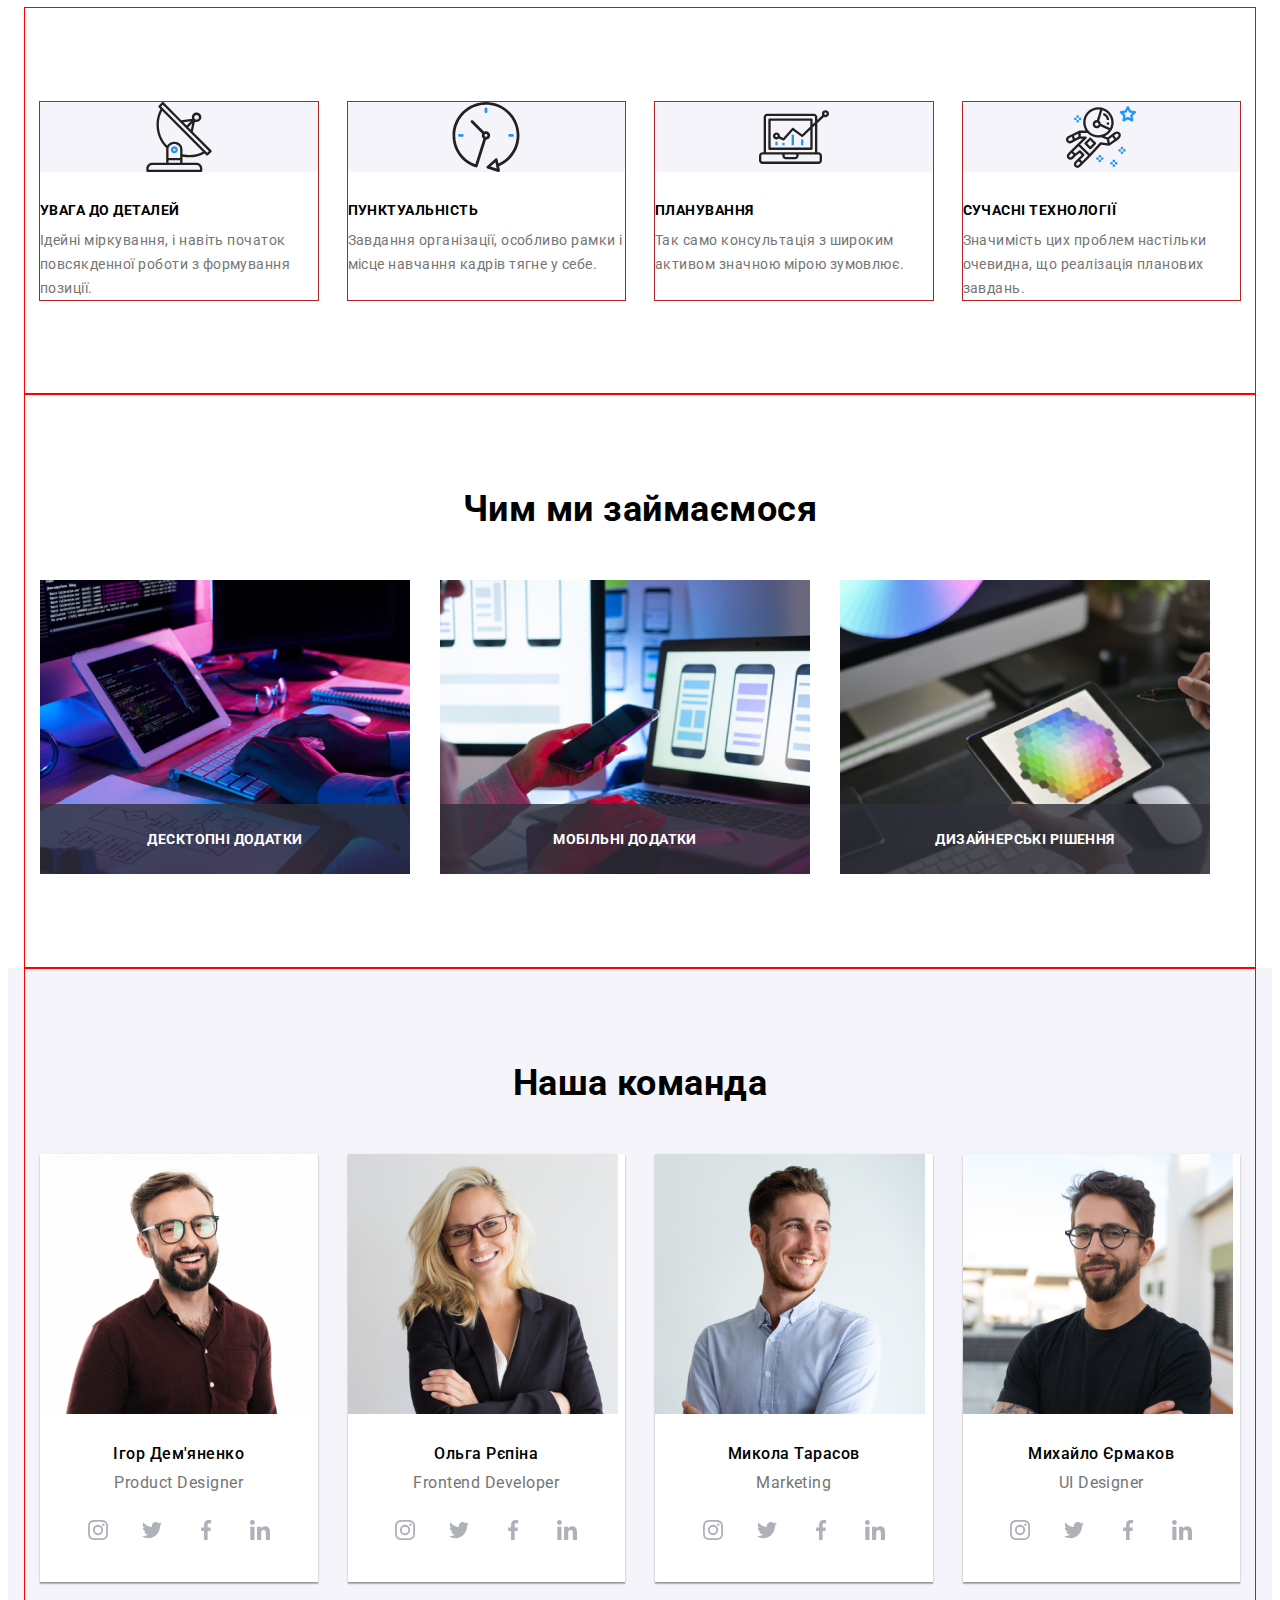
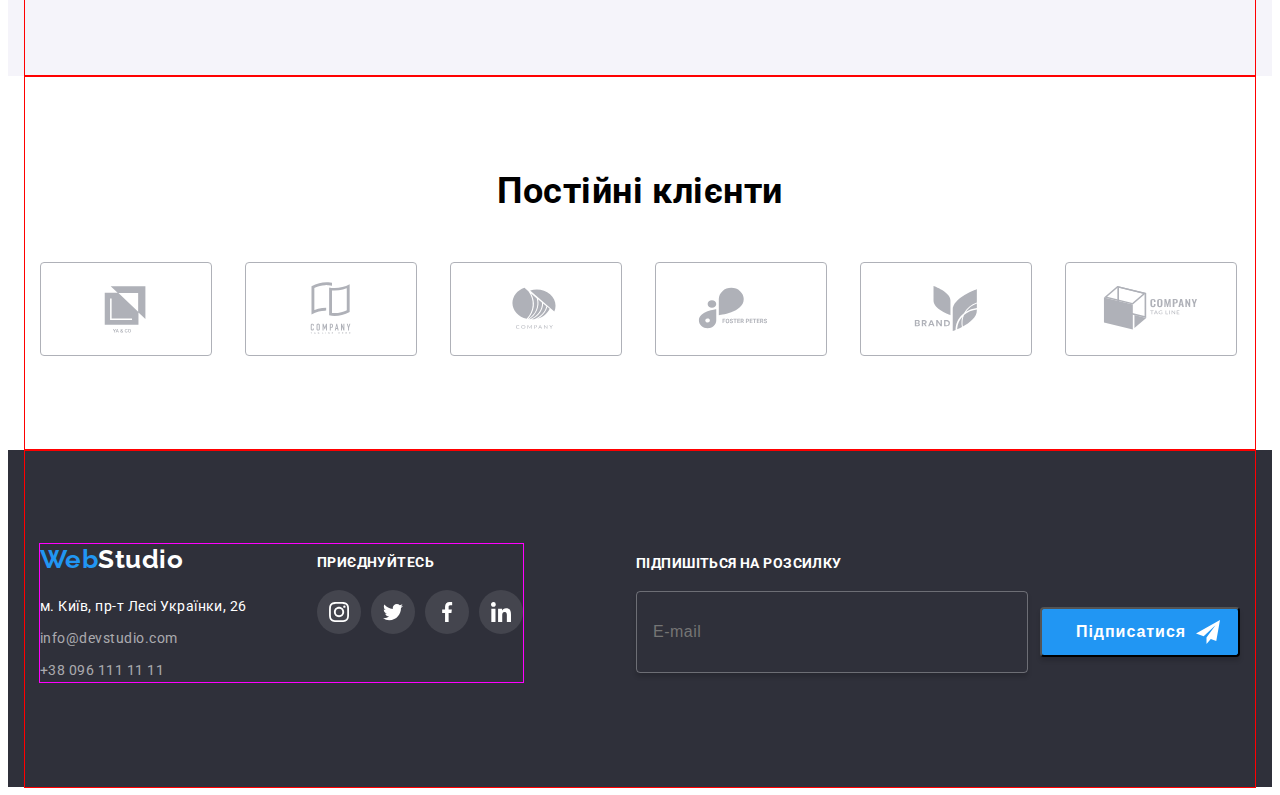
==== commit 16b13f1a: "домашка" ====
--- a/index.html
+++ b/index.html
@@ -228,7 +228,7 @@
       </section>
 
       <!--секція 4   чим ми займаємось-->
-      <!-- <section class="works">
+      <section class="works">
         <div class="container">
           <h2 class="section-heading">Чим ми займаємося</h2>
           <ul class="ourwork">
@@ -254,7 +254,7 @@
             </li>
           </ul>
         </div>
-      </section>  -->
+      </section>
 
       <!-- секція5  наша команда -->
       <section class="team">
@@ -490,63 +490,65 @@
     </main>
 
     <!-- секція 7  підвал -->
-    <footer class="footer-main">
-      <div class="container futer-container">
-        <div class="footer-item">
-          <a href="/" class="footer-logo"
-            >Web<span class="footer-studio">Studio</span></a
-          >
-
-          <address class="address">
-            <p class="footer-adres">м. Київ, пр-т Лесі Українки, 26</p>
-
-            <ul class="footer">
-              <li class="footer-mail">
-                <a href="mailto:info@devstudio.com" class="addres-mail footer"
-                  >info@devstudio.com</a
-                >
+    <footer class="footer__main">
+      <div class="container footer__container">
+        <div class="buter">
+          <div class="footer__item">
+            <a href="/" class="footer__logo"
+              >Web<span class="footer__studio">Studio</span></a
+            >
+
+            <address class="footer__address">
+              <p class="fut__adres">м. Київ, пр-т Лесі Українки, 26</p>
+
+              <ul class="footer">
+                <li class="fut__mail">
+                  <a class="futer" href="mailto:info@devstudio.com"
+                    >info@devstudio.com</a
+                  >
+                </li>
+                <li>
+                  <a class="futer" href="tel:+380961111111"
+                    >+38 096 111 11 11</a
+                  >
+                </li>
+              </ul>
+            </address>
+          </div>
+
+          <div class="footer-icon">
+            <p class="footer-social">приєднуйтесь</p>
+            <ul class="socials">
+              <li class="socials-item">
+                <a class="socials-link" href="">
+                  <svg class="footikon" width="20" height="20">
+                    <use href="./images/sprite.svg#icon-instagram"></use>
+                  </svg>
+                </a>
               </li>
-              <li>
-                <a href="tel:+380961111111" class="addres-tel footer"
-                  >+38 096 111 11 11</a
-                >
+              <li class="socials-item">
+                <a class="socials-link" href="">
+                  <svg class="footikon" width="20" height="20">
+                    <use href="./images/sprite.svg#icon-twitter"></use>
+                  </svg>
+                </a>
+              </li>
+              <li class="socials-item">
+                <a class="socials-link" href="">
+                  <svg class="footikon" width="20" height="20">
+                    <use href="./images/sprite.svg#icon-facebook"></use>
+                  </svg>
+                </a>
+              </li>
+              <li class="socials-item">
+                <a class="socials-link" href="">
+                  <svg class="footikon" width="20" height="20">
+                    <use href="./images/sprite.svg#icon-linkedin"></use>
+                  </svg>
+                </a>
               </li>
             </ul>
-          </address>
-        </div>
-
-        <div class="footer-icon">
-          <p class="footer-social">приєднуйтесь</p>
-          <ul class="socials">
-            <li class="socials-item">
-              <a class="socials-link" href="">
-                <svg class="footikon" width="20" height="20">
-                  <use href="./images/sprite.svg#icon-instagram"></use>
-                </svg>
-              </a>
-            </li>
-            <li class="socials-item">
-              <a class="socials-link" href="">
-                <svg class="footikon" width="20" height="20">
-                  <use href="./images/sprite.svg#icon-twitter"></use>
-                </svg>
-              </a>
-            </li>
-            <li class="socials-item">
-              <a class="socials-link" href="">
-                <svg class="footikon" width="20" height="20">
-                  <use href="./images/sprite.svg#icon-facebook"></use>
-                </svg>
-              </a>
-            </li>
-            <li class="socials-item">
-              <a class="socials-link" href="">
-                <svg class="footikon" width="20" height="20">
-                  <use href="./images/sprite.svg#icon-linkedin"></use>
-                </svg>
-              </a>
-            </li>
-          </ul>
+          </div>
         </div>
         <!-- form -->
         <div class="form-futer-box">
--- a/css/main.min.css
+++ b/css/main.min.css
@@ -1 +1 @@
-:root{--main-font: "Roboto", sans-serif;--secondary-font: "Raleway", sans-serif;--primary-color: #212121;--accent-color: #2196f3;--white-col: #ffffff;--gray-col: #757575}body{font-family:var(--main-font);background-color:var(--white-col);letter-spacing:.03em}.container{outline:1px solid red;padding-left:15px;padding-right:15px;margin-left:auto;margin-right:auto}@media screen and (min-width: 480px){.container{width:480px;padding-top:60px;padding-bottom:60px}}@media screen and (min-width: 768px){.container{width:768px;padding-top:60px;padding-bottom:60px}}@media screen and (min-width: 1200px){.container{width:1200px;padding-top:94px;padding-bottom:94px}}h1,h2,h3,h4,p{margin:0}img{display:block}ul{margin:0;padding:0;list-style:none}.header__logo{margin-right:90px;font-family:var(--secondary-font);font-weight:700;font-size:26px;color:var(--accent-color);text-decoration:none;outline:none}.header__logo-color{color:#000}.footer-logo{font-family:var(--secondary-font);font-weight:700;font-size:26px;color:var(--accent-color);text-decoration:none;outline:none}.footer-studio{color:var(--white-col)}.backdrop{position:fixed;z-index:1;top:0;left:0;width:100%;height:100%;background-color:rgba(0,0,0,.3);opacity:1;-webkit-transition:opacity 250ms cubic-bezier(0.4, 0, 0.2, 1),visibility 250ms cubic-bezier(0.4, 0, 0.2, 1);transition:opacity 250ms cubic-bezier(0.4, 0, 0.2, 1),visibility 250ms cubic-bezier(0.4, 0, 0.2, 1)}.backdrop.is-hidden{opacity:0;visibility:hidden;pointer-events:none}.backdrop.is-hidden .modal-wrapper{-webkit-transform:translate(-50%, -50%) scale(0, 6);transform:translate(-50%, -50%) scale(0, 6)}.modal-wrapper{position:absolute;top:50%;left:50%;width:528px;height:581px;-webkit-transform:translate(-50%, -50%) scale(1);transform:translate(-50%, -50%) scale(1);-webkit-transition:-webkit-transform 250ms cubic-bezier(0.4, 0, 0.2, 1);transition:-webkit-transform 250ms cubic-bezier(0.4, 0, 0.2, 1);transition:transform 250ms cubic-bezier(0.4, 0, 0.2, 1);transition:transform 250ms cubic-bezier(0.4, 0, 0.2, 1), -webkit-transform 250ms cubic-bezier(0.4, 0, 0.2, 1);-webkit-box-shadow:0 2px 1px 0 rgba(0,0,0,.2),0 1px 1px 0 rgba(0,0,0,.14),0 1px 3px 0 rgba(0,0,0,.12);box-shadow:0 2px 1px 0 rgba(0,0,0,.2),0 1px 1px 0 rgba(0,0,0,.14),0 1px 3px 0 rgba(0,0,0,.12);background-color:var(--white-col);border-radius:4px;padding:40px}.modal-btn{position:absolute;top:10px;right:10px;width:30px;height:30px;background-size:contain;background-origin:border-box;border-radius:50%;display:-webkit-box;display:-ms-flexbox;display:flex;-webkit-box-align:center;-ms-flex-align:center;align-items:center;-webkit-box-pack:center;-ms-flex-pack:center;justify-content:center;padding:0px;border-color:rgba(0,0,0,.1);background-color:var(--white-col);cursor:pointer;outline:rgba(0,0,0,0)}.modal-btn-icon{width:18px;height:18px;fill:#000;-webkit-transition:fill 250ms cubic-bezier(0.4, 0, 0.2, 1);transition:fill 250ms cubic-bezier(0.4, 0, 0.2, 1)}.modal-btn:hover .modal-btn-icon,.modal-btn:focus .modal-btn-icon{fill:var(--accent-color)}.modal-title{display:block;font-weight:700;font-size:20px;letter-spacing:.03em;text-align:center;color:#212121;margin-bottom:12px}.form-modal-group{position:relative;display:block;margin-bottom:10px}.form-modal-label{display:block;text-align:left;margin-bottom:4px;font-size:12px;letter-spacing:.01em;color:var(--gray-col)}.form-modal-input{border:1px solid rgba(33,33,33,.2);border-radius:4px;height:40px;width:100%;padding:5px 5px 5px 32px;-webkit-transition:border 250ms cubic-bezier(0.4, 0, 0.2, 1);transition:border 250ms cubic-bezier(0.4, 0, 0.2, 1)}.form-modal-input:focus,.form-modal-text:focus{border:solid 1px var(--accent-color);outline:none}.form-modal-input:hover,.form-modal-text:hover{border:1px solid var(--accent-color)}.form-modal-group:hover .form-modal-icon{fill:var(--accent-color)}.form-modal-input:focus+.form-modal-icon{fill:var(--accent-color)}.form-modal-text{display:block;width:100%;height:120px;border:1px solid rgba(33,33,33,.2);border-radius:1px;resize:none;padding:12px 16px 12px 16px;font-size:12px;letter-spacing:.01em;-webkit-transition:border 250ms cubic-bezier(0.4, 0, 0.2, 1);transition:border 250ms cubic-bezier(0.4, 0, 0.2, 1);outline:none}.form-modal-icon{position:absolute;left:12px;bottom:11px;-webkit-transition:fill 250ms cubic-bezier(0.4, 0, 0.2, 1);transition:fill 250ms cubic-bezier(0.4, 0, 0.2, 1)}.form-polisu-grup{display:-webkit-box;display:-ms-flexbox;display:flex;-webkit-box-align:center;-ms-flex-align:center;align-items:center;-webkit-box-pack:center;-ms-flex-pack:center;justify-content:center;margin-top:20px}.polise-private{font-size:14px;line-height:1.71429;letter-spacing:.03em;color:var(--gray-col);margin-left:9px}.polise-private-contract{text-decoration:underline;-webkit-text-decoration-skip-ink:none;text-decoration-skip-ink:none;color:var(--accent-color)}.custom-checkbox{width:16px;height:15px;left:0px;display:-webkit-box;display:-ms-flexbox;display:flex;-webkit-box-align:center;-ms-flex-align:center;align-items:center;-webkit-box-pack:center;-ms-flex-pack:center;justify-content:center;border-radius:1px;border:1px solid var(--primary-color);-webkit-transition:border 250ms cubic-bezier(0.4, 0, 0.2, 1),background-color 250ms cubic-bezier(0.4, 0, 0.2, 1);transition:border 250ms cubic-bezier(0.4, 0, 0.2, 1),background-color 250ms cubic-bezier(0.4, 0, 0.2, 1)}.form-polisu-grup:hover .custom-checkbox{border:1px solid var(--accent-color)}.form-polisu-grup:focus-within .custom-checkbox{border:1px solid var(--accent-color)}.checkbox:checked+.custom-checkbox{background-color:var(--accent-color);background-size:contain;border-color:var(--accent-color);background-origin:border-box}.custom-checbocs-icon{opacity:0;-webkit-transition:opacity 250ms cubic-bezier(0.4, 0, 0.2, 1);transition:opacity 250ms cubic-bezier(0.4, 0, 0.2, 1)}.checkbox:checked+.custom-checkbox .custom-checbocs-icon{opacity:1}.visually-hidden{position:absolute;width:1px;height:1px;margin:-1px;border:0;padding:0;clip:rect(0 0 0 0);overflow:hidden}.send-btn{border-radius:4px;width:200px;height:50px;-webkit-box-shadow:0 4px 4px 0 rgba(0,0,0,.15);box-shadow:0 4px 4px 0 rgba(0,0,0,.15);background:var(--accent-color);font-weight:700;font-size:16px;line-height:1.875;letter-spacing:.06em;text-align:center;margin-top:30px;color:var(--white-col);cursor:pointer;border:rgba(0,0,0,0);-webkit-transition:background-color 250ms cubic-bezier(0.4, 0, 0.2, 1);transition:background-color 250ms cubic-bezier(0.4, 0, 0.2, 1)}.send-btn:hover,.send-btn:focus{background-color:#188ce8;outline:rgba(0,0,0,0)}.socials{display:-webkit-box;display:-ms-flexbox;display:flex;-webkit-box-pack:center;-ms-flex-pack:center;justify-content:center;-webkit-box-align:center;-ms-flex-align:center;align-items:center}.socials-link{display:-webkit-box;display:-ms-flexbox;display:flex;-webkit-box-align:center;-ms-flex-align:center;align-items:center;-webkit-box-pack:center;-ms-flex-pack:center;justify-content:center;width:44px;height:44px;background-color:var(--white-col);border-radius:50%;-webkit-transition:background-color 250ms cubic-bezier(0.4, 0, 0.2, 1);transition:background-color 250ms cubic-bezier(0.4, 0, 0.2, 1)}.socials-link:hover,.socials-link:focus{background-color:var(--accent-color);outline:none}.social-icon{fill:#afb1b8;-webkit-transition:fill 250ms cubic-bezier(0.4, 0, 0.2, 1);transition:fill 250ms cubic-bezier(0.4, 0, 0.2, 1)}.socials-link:hover .social-icon,.socials-link:focus .social-icon{fill:var(--white-col)}.socials-item:not(:last-child){margin-right:10px}.footikon{fill:var(--white-col)}.footer-icon{margin-left:auto;margin-right:auto}.header{border-color:1px solid #ececec}.heder__container{display:-webkit-box;display:-ms-flexbox;display:flex;-webkit-box-align:center;-ms-flex-align:center;align-items:center}.header__main-nav{display:-webkit-box;display:-ms-flexbox;display:flex;-webkit-box-align:center;-ms-flex-align:center;align-items:center}.header__nav{display:-webkit-box;display:-ms-flexbox;display:flex;-webkit-box-align:center;-ms-flex-align:center;align-items:center}.header__item-nav{margin-right:50px}.header__item:last-child{margin-right:0px}.header__kontact-nav{margin-left:auto;display:-webkit-box;display:-ms-flexbox;display:flex;-webkit-box-align:center;-ms-flex-align:center;align-items:center}.header__kontact{padding-top:32px;padding-bottom:32px;color:var(--gray-col);-webkit-transition:color 250ms cubic-bezier(0.4, 0, 0.2, 1);transition:color 250ms cubic-bezier(0.4, 0, 0.2, 1)}.header__icon{width:10px;height:16px;margin-right:10px;fill:currentColor}.header__link{display:-webkit-box;display:-ms-flexbox;display:flex;-webkit-box-align:center;-ms-flex-align:center;align-items:center;font-weight:500;font-size:14px;letter-spacing:.02em;color:var(--primary-color);-webkit-transition:color 250ms cubic-bezier(0.4, 0, 0.2, 1);transition:color 250ms cubic-bezier(0.4, 0, 0.2, 1);position:relative;text-decoration:none;outline:none;padding-top:32px;padding-bottom:32px}.header__link::after{content:"";display:block;width:100%;height:4px;position:absolute;left:0px;bottom:0px;border-radius:2px}.header__link:hover,.header__link:focus{color:var(--accent-color)}.header__link.current::after{background-color:var(--accent-color)}.header__link.current{color:var(--accent-color)}.hero__img{max-width:1600px;height:600px;margin-left:auto;margin-right:auto;background:#c4c4c4;background-image:-webkit-gradient(linear, left top, left bottom, from(rgba(5, 6, 15, 0.4)), to(rgba(5, 6, 15, 0.4))),url(../images/hero.jpg);background-image:linear-gradient(rgba(5, 6, 15, 0.4), rgba(5, 6, 15, 0.4)),url(../images/hero.jpg)}.hero__section{background-repeat:no-repeat;background-position:center;background-size:contain;text-align:center;padding-top:200px;padding-bottom:200px}.hero__title{font-weight:900;font-size:44px;line-height:1.36364;letter-spacing:.06em;text-transform:uppercase;margin-bottom:30px;width:626px;margin-left:auto;margin-right:auto;color:var(--white-col)}.hero__main-btn{border-radius:4px;padding:10px 32px;font-weight:700;font-size:16px;line-height:1.875;letter-spacing:.06em;color:var(--white-col);background-color:var(--accent-color);cursor:pointer;-webkit-transition:background-color 250ms cubic-bezier(0.4, 0, 0.2, 1);transition:background-color 250ms cubic-bezier(0.4, 0, 0.2, 1)}.hero__main-btn:hover,.hero__main-btn:focus{background-color:#188ce8}@media screen and (min-width: 768px){.features__list{display:-webkit-box;display:-ms-flexbox;display:flex;-ms-flex-wrap:wrap;flex-wrap:wrap;margin:-15px}}.features__post{outline:1px solid #b22222}@media screen and (min-width: 768px){.features__post{width:calc((100% - 60px)/2);margin:15px}}@media screen and (min-width: 1200px){.features__post{width:calc((100% - 120px)/4);margin:15px}}@media screen and (max-width: 767px){.features__post:not(:last-child){margin-bottom:30px}}.features__title{margin-top:0px;margin-bottom:10px;font-weight:700;font-size:14px;text-transform:uppercase}.features__text{font-size:14px;line-height:1.71429;color:var(--gray-col)}.features__icon{display:-webkit-box;display:-ms-flexbox;display:flex;-webkit-box-pack:center;-ms-flex-pack:center;justify-content:center;-webkit-box-align:center;-ms-flex-align:center;align-items:center;background:#f5f4fa;border-radius:4px;margin-bottom:30px}.features__icon-images{width:70px;height:70px;margin:0px}.works{padding-bottom:94px}.ourwork{display:-webkit-box;display:-ms-flexbox;display:flex;list-style:none}.works .section-heading{font-weight:700;font-size:36px;text-align:center;margin-bottom:50px}.img{position:relative;margin-right:30px}.img-text{width:370px;height:70px;left:0px;bottom:0px;position:absolute;display:-webkit-box;display:-ms-flexbox;display:flex;-webkit-box-align:center;-ms-flex-align:center;align-items:center;-webkit-box-pack:center;-ms-flex-pack:center;justify-content:center;text-transform:uppercase;padding:0px;margin:0px;font-weight:700;font-size:14px;letter-spacing:.03em;color:var(--white-col);background:rgba(47,48,58,.8)}.team{background:#f5f4fa}@media screen and (min-width: 768px){.our-team{display:-webkit-box;display:-ms-flexbox;display:flex;-ms-flex-wrap:wrap;flex-wrap:wrap;margin:-15px}}.img-team{-webkit-box-shadow:0 2px 1px 0 rgba(0,0,0,.2),0 1px 1px 0 rgba(0,0,0,.14),0 1px 3px 0 rgba(0,0,0,.12);box-shadow:0 2px 1px 0 rgba(0,0,0,.2),0 1px 1px 0 rgba(0,0,0,.14),0 1px 3px 0 rgba(0,0,0,.12);background:var(--white-col)}@media screen and (min-width: 480px){.img-team .our-foto{width:450px}}@media screen and (min-width: 768px){.img-team{width:calc((100% - 60px)/2);margin:15px}.img-team .our-foto{width:354px}}@media screen and (min-width: 1200px){.img-team{width:calc((100% - 120px)/4);margin:15px}.img-team .our-foto{width:270px}}@media screen and (max-width: 767px){.img-team:not(:last-child){margin-bottom:30px}}.section-headline{font-weight:700;font-size:36px;text-align:center;margin-bottom:50px}.name{margin-bottom:10px;font-weight:500;font-size:16px;text-align:center}.work{font-size:16px;color:var(--gray-col);text-align:center;margin-bottom:16px}.name-work{padding-top:30px;padding-bottom:30px}@media screen and (min-width: 480px){.client{display:-webkit-box;display:-ms-flexbox;display:flex;-ms-flex-wrap:wrap;flex-wrap:wrap;margin:-15px}}@media screen and (min-width: 480px){.client-item{width:calc((100% - 60px)/2);margin:15px}.client-item .client-link{width:210px}}@media screen and (min-width: 768px){.client-item{width:calc((100% - 90px)/3);margin:15px}.client-item .client-link{width:226px}}@media screen and (min-width: 1200px){.client-item{width:calc((100% - 180px)/6);margin:15px}.client-item .client-link{width:170px}}.client-link{display:-webkit-box;display:-ms-flexbox;display:flex;-webkit-box-align:center;-ms-flex-align:center;align-items:center;-webkit-box-pack:center;-ms-flex-pack:center;justify-content:center;border:1px solid #afb1b8;border-radius:4px;width:170px;height:92px;-webkit-transition:border 250ms cubic-bezier(0.4, 0, 0.2, 1);transition:border 250ms cubic-bezier(0.4, 0, 0.2, 1)}.client-link:hover,.client-link:focus{border-color:var(--accent-color);outline:none}.client-link:hover .client-icon,.client-link:focus .client-icon{fill:var(--accent-color)}.client-icon{fill:#afb1b8;-webkit-transition:fill 250ms cubic-bezier(0.4, 0, 0.2, 1);transition:fill 250ms cubic-bezier(0.4, 0, 0.2, 1)}.footer-main{padding-top:60px;padding-bottom:60px;background:#2f303a}.futer-container{display:-webkit-box;display:-ms-flexbox;display:flex;-webkit-box-align:baseline;-ms-flex-align:baseline;align-items:baseline}.footer-mail{margin-bottom:9px}.footer-adres{margin-bottom:9px}.address{font-style:normal;font-size:14px;line-height:1.71429;color:var(--white-col);margin:20px 0px 0px 0px}.addres-mail,.addres-tel{font-family:var(--main-font);font-style:normal;font-size:14px;line-height:1.71429;color:rgba(255,255,255,.6);-webkit-transition:color 250ms cubic-bezier(0.4, 0, 0.2, 1);transition:color 250ms cubic-bezier(0.4, 0, 0.2, 1)}.footer:hover,.footer:focus{color:var(--white-col);outline:none}.footer{margin:0px;padding:0px;list-style:none;text-decoration:none}.footer-social{font-weight:700;font-size:14px;letter-spacing:.03em;text-transform:uppercase;color:var(--white-col);margin-bottom:20px}.socials-link{background-color:rgba(255,255,255,.1)}.form-footer-email{border:1px solid rgba(255,255,255,.3);border-radius:4px;width:358px;height:50px;-webkit-box-shadow:0 4px 4px 0 rgba(0,0,0,.15);box-shadow:0 4px 4px 0 rgba(0,0,0,.15);background:rgba(33,150,243,0);padding:15px 16px;font-size:16px;line-height:1.25;letter-spacing:.03em;color:rgba(255,255,255,.6);outline:rgba(0,0,0,0)}.footer-btn-form{display:-webkit-box;display:-ms-flexbox;display:flex;text-align:center;-webkit-box-align:center;-ms-flex-align:center;align-items:center;border-radius:4px;width:200px;height:50px;margin-left:12px;-webkit-box-shadow:0 4px 4px 0 rgba(0,0,0,.15);box-shadow:0 4px 4px 0 rgba(0,0,0,.15);background-color:var(--accent-color);color:var(--white-col);cursor:pointer;font-weight:700;font-size:16px;line-height:1.875;letter-spacing:.06em;-webkit-transition:background-color 250ms cubic-bezier(0.4, 0, 0.2, 1);transition:background-color 250ms cubic-bezier(0.4, 0, 0.2, 1)}.footer-btn-form:hover,.footer-btn-form:focus{background-color:#188ce8;outline:rgba(0,0,0,0)}.form-fild{display:-webkit-box;display:-ms-flexbox;display:flex}.sing-up{margin-left:28px;margin-right:10px}.portfolio{padding-top:94px;padding-bottom:94px}.btn-projects{display:-webkit-box;display:-ms-flexbox;display:flex;-webkit-box-align:center;-ms-flex-align:center;align-items:center;-webkit-box-pack:center;-ms-flex-pack:center;justify-content:center;margin-bottom:50px;list-style:none}.btn-nav{font-weight:500;font-size:16px;line-height:1.625;color:var(--white-col);background-color:var(--accent-color);cursor:pointer;padding:6px 22px;border-radius:4px;border:none;outline:var(--accent-color);-webkit-transition:-webkit-box-shadow 250ms cubic-bezier(0.4, 0, 0.2, 1);transition:-webkit-box-shadow 250ms cubic-bezier(0.4, 0, 0.2, 1);transition:box-shadow 250ms cubic-bezier(0.4, 0, 0.2, 1);transition:box-shadow 250ms cubic-bezier(0.4, 0, 0.2, 1), -webkit-box-shadow 250ms cubic-bezier(0.4, 0, 0.2, 1)}.btn-nav:hover{-webkit-box-shadow:0 2px 2px 0 rgba(0,0,0,.12),0 1px 2px 0 rgba(0,0,0,.08),0 3px 1px 0 rgba(0,0,0,.1);box-shadow:0 2px 2px 0 rgba(0,0,0,.12),0 1px 2px 0 rgba(0,0,0,.08),0 3px 1px 0 rgba(0,0,0,.1)}.btn{font-weight:500;font-size:16px;line-height:1.625;cursor:pointer;padding:6px 22px;border-radius:4px;border:none;background-color:#f5f4fa;-webkit-transition:background-color 250ms cubic-bezier(0.4, 0, 0.2, 1),color 250ms cubic-bezier(0.4, 0, 0.2, 1),-webkit-box-shadow 250ms cubic-bezier(0.4, 0, 0.2, 1);transition:background-color 250ms cubic-bezier(0.4, 0, 0.2, 1),color 250ms cubic-bezier(0.4, 0, 0.2, 1),-webkit-box-shadow 250ms cubic-bezier(0.4, 0, 0.2, 1);transition:background-color 250ms cubic-bezier(0.4, 0, 0.2, 1),color 250ms cubic-bezier(0.4, 0, 0.2, 1),box-shadow 250ms cubic-bezier(0.4, 0, 0.2, 1);transition:background-color 250ms cubic-bezier(0.4, 0, 0.2, 1),color 250ms cubic-bezier(0.4, 0, 0.2, 1),box-shadow 250ms cubic-bezier(0.4, 0, 0.2, 1),-webkit-box-shadow 250ms cubic-bezier(0.4, 0, 0.2, 1)}.btn:hover,.btn:focus{color:var(--white-col);background-color:var(--accent-color);-webkit-box-shadow:0 2px 2px 0 rgba(0,0,0,.12),0 1px 2px 0 rgba(0,0,0,.08),0 3px 1px 0 rgba(0,0,0,.1);box-shadow:0 2px 2px 0 rgba(0,0,0,.12),0 1px 2px 0 rgba(0,0,0,.08),0 3px 1px 0 rgba(0,0,0,.1);outline:rgba(0,0,0,0)}.item-btn{margin-right:8px}.item-btn:last-child{margin-right:0px}.projects{display:-webkit-box;display:-ms-flexbox;display:flex;-ms-flex-wrap:wrap;flex-wrap:wrap;gap:30px}.proect{padding:20px 24px;border-right:1px solid #eee;border-bottom:1px solid #eee;border-left:1px solid #eee}.proect-title{margin-bottom:4px;font-weight:700;font-size:18px;line-height:2;letter-spacing:.06em;color:var(--primary-color)}.proect-txt{font-size:16px;line-height:1.875;color:var(--gray-col)}.project{display:inline-block;text-decoration:none;outline:rgba(0,0,0,0);-webkit-transition:-webkit-box-shadow 250ms cubic-bezier(0.4, 0, 0.2, 1);transition:-webkit-box-shadow 250ms cubic-bezier(0.4, 0, 0.2, 1);transition:box-shadow 250ms cubic-bezier(0.4, 0, 0.2, 1);transition:box-shadow 250ms cubic-bezier(0.4, 0, 0.2, 1), -webkit-box-shadow 250ms cubic-bezier(0.4, 0, 0.2, 1)}.project:hover,.project:focus{-webkit-box-shadow:1px 4px 6px 0 rgba(0,0,0,.16),0 4px 4px 0 rgba(0,0,0,.06),0 1px 1px 0 rgba(0,0,0,.12);box-shadow:1px 4px 6px 0 rgba(0,0,0,.16),0 4px 4px 0 rgba(0,0,0,.06),0 1px 1px 0 rgba(0,0,0,.12)}.overlu{position:relative;overflow:hidden;width:370px;height:294px}.overlu-color{position:absolute;display:-webkit-box;display:-ms-flexbox;display:flex;-webkit-box-pack:center;-ms-flex-pack:center;justify-content:center;-webkit-box-align:center;-ms-flex-align:center;align-items:center;top:0;left:0;width:100%;height:100%;background:rgba(33,150,243,.9);-webkit-transform:translateY(100%);transform:translateY(100%);-webkit-transition:-webkit-transform 250ms cubic-bezier(0.4, 0, 0.2, 1);transition:-webkit-transform 250ms cubic-bezier(0.4, 0, 0.2, 1);transition:transform 250ms cubic-bezier(0.4, 0, 0.2, 1);transition:transform 250ms cubic-bezier(0.4, 0, 0.2, 1), -webkit-transform 250ms cubic-bezier(0.4, 0, 0.2, 1)}.overlu-text{font-size:18px;line-height:1.55556;letter-spacing:.03em;color:var(--white-col);width:322px;height:168px}.project:hover .overlu-color,.project:focus .overlu-color{-webkit-transform:translateY(0%);transform:translateY(0%)}/*# sourceMappingURL=main.min.css.map */+:root{--main-font: "Roboto", sans-serif;--secondary-font: "Raleway", sans-serif;--primary-color: #212121;--accent-color: #2196f3;--white-col: #ffffff;--gray-col: #757575}body{font-family:var(--main-font);background-color:var(--white-col);letter-spacing:.03em}.container{outline:1px solid red;padding-left:15px;padding-right:15px;margin-left:auto;margin-right:auto}@media screen and (min-width: 480px){.container{width:480px;padding-top:60px;padding-bottom:60px}}@media screen and (min-width: 768px){.container{width:768px;padding-top:60px;padding-bottom:60px}}@media screen and (min-width: 1200px){.container{width:1200px;padding-top:94px;padding-bottom:94px}}h1,h2,h3,h4,p{margin:0}img{display:block}ul{margin:0;padding:0;list-style:none}.header__logo{margin-right:90px;font-family:var(--secondary-font);font-weight:700;font-size:26px;color:var(--accent-color);text-decoration:none;outline:none}.header__logo-color{color:#000}.footer__logo{font-family:var(--secondary-font);font-weight:700;font-size:26px;color:var(--accent-color);text-decoration:none;outline:none}.footer__studio{color:var(--white-col)}.backdrop{position:fixed;z-index:1;top:0;left:0;width:100%;height:100%;background-color:rgba(0,0,0,.3);opacity:1;-webkit-transition:opacity 250ms cubic-bezier(0.4, 0, 0.2, 1),visibility 250ms cubic-bezier(0.4, 0, 0.2, 1);transition:opacity 250ms cubic-bezier(0.4, 0, 0.2, 1),visibility 250ms cubic-bezier(0.4, 0, 0.2, 1)}.backdrop.is-hidden{opacity:0;visibility:hidden;pointer-events:none}.backdrop.is-hidden .modal-wrapper{-webkit-transform:translate(-50%, -50%) scale(0, 6);transform:translate(-50%, -50%) scale(0, 6)}.modal-wrapper{position:absolute;top:50%;left:50%;width:528px;height:581px;-webkit-transform:translate(-50%, -50%) scale(1);transform:translate(-50%, -50%) scale(1);-webkit-transition:-webkit-transform 250ms cubic-bezier(0.4, 0, 0.2, 1);transition:-webkit-transform 250ms cubic-bezier(0.4, 0, 0.2, 1);transition:transform 250ms cubic-bezier(0.4, 0, 0.2, 1);transition:transform 250ms cubic-bezier(0.4, 0, 0.2, 1), -webkit-transform 250ms cubic-bezier(0.4, 0, 0.2, 1);-webkit-box-shadow:0 2px 1px 0 rgba(0,0,0,.2),0 1px 1px 0 rgba(0,0,0,.14),0 1px 3px 0 rgba(0,0,0,.12);box-shadow:0 2px 1px 0 rgba(0,0,0,.2),0 1px 1px 0 rgba(0,0,0,.14),0 1px 3px 0 rgba(0,0,0,.12);background-color:var(--white-col);border-radius:4px;padding:40px}.modal-btn{position:absolute;top:10px;right:10px;width:30px;height:30px;background-size:contain;background-origin:border-box;border-radius:50%;display:-webkit-box;display:-ms-flexbox;display:flex;-webkit-box-align:center;-ms-flex-align:center;align-items:center;-webkit-box-pack:center;-ms-flex-pack:center;justify-content:center;padding:0px;border-color:rgba(0,0,0,.1);background-color:var(--white-col);cursor:pointer;outline:rgba(0,0,0,0)}.modal-btn-icon{width:18px;height:18px;fill:#000;-webkit-transition:fill 250ms cubic-bezier(0.4, 0, 0.2, 1);transition:fill 250ms cubic-bezier(0.4, 0, 0.2, 1)}.modal-btn:hover .modal-btn-icon,.modal-btn:focus .modal-btn-icon{fill:var(--accent-color)}.modal-title{display:block;font-weight:700;font-size:20px;letter-spacing:.03em;text-align:center;color:#212121;margin-bottom:12px}.form-modal-group{position:relative;display:block;margin-bottom:10px}.form-modal-label{display:block;text-align:left;margin-bottom:4px;font-size:12px;letter-spacing:.01em;color:var(--gray-col)}.form-modal-input{border:1px solid rgba(33,33,33,.2);border-radius:4px;height:40px;width:100%;padding:5px 5px 5px 32px;-webkit-transition:border 250ms cubic-bezier(0.4, 0, 0.2, 1);transition:border 250ms cubic-bezier(0.4, 0, 0.2, 1)}.form-modal-input:focus,.form-modal-text:focus{border:solid 1px var(--accent-color);outline:none}.form-modal-input:hover,.form-modal-text:hover{border:1px solid var(--accent-color)}.form-modal-group:hover .form-modal-icon{fill:var(--accent-color)}.form-modal-input:focus+.form-modal-icon{fill:var(--accent-color)}.form-modal-text{display:block;width:100%;height:120px;border:1px solid rgba(33,33,33,.2);border-radius:1px;resize:none;padding:12px 16px 12px 16px;font-size:12px;letter-spacing:.01em;-webkit-transition:border 250ms cubic-bezier(0.4, 0, 0.2, 1);transition:border 250ms cubic-bezier(0.4, 0, 0.2, 1);outline:none}.form-modal-icon{position:absolute;left:12px;bottom:11px;-webkit-transition:fill 250ms cubic-bezier(0.4, 0, 0.2, 1);transition:fill 250ms cubic-bezier(0.4, 0, 0.2, 1)}.form-polisu-grup{display:-webkit-box;display:-ms-flexbox;display:flex;-webkit-box-align:center;-ms-flex-align:center;align-items:center;-webkit-box-pack:center;-ms-flex-pack:center;justify-content:center;margin-top:20px}.polise-private{font-size:14px;line-height:1.71429;letter-spacing:.03em;color:var(--gray-col);margin-left:9px}.polise-private-contract{text-decoration:underline;-webkit-text-decoration-skip-ink:none;text-decoration-skip-ink:none;color:var(--accent-color)}.custom-checkbox{width:16px;height:15px;left:0px;display:-webkit-box;display:-ms-flexbox;display:flex;-webkit-box-align:center;-ms-flex-align:center;align-items:center;-webkit-box-pack:center;-ms-flex-pack:center;justify-content:center;border-radius:1px;border:1px solid var(--primary-color);-webkit-transition:border 250ms cubic-bezier(0.4, 0, 0.2, 1),background-color 250ms cubic-bezier(0.4, 0, 0.2, 1);transition:border 250ms cubic-bezier(0.4, 0, 0.2, 1),background-color 250ms cubic-bezier(0.4, 0, 0.2, 1)}.form-polisu-grup:hover .custom-checkbox{border:1px solid var(--accent-color)}.form-polisu-grup:focus-within .custom-checkbox{border:1px solid var(--accent-color)}.checkbox:checked+.custom-checkbox{background-color:var(--accent-color);background-size:contain;border-color:var(--accent-color);background-origin:border-box}.custom-checbocs-icon{opacity:0;-webkit-transition:opacity 250ms cubic-bezier(0.4, 0, 0.2, 1);transition:opacity 250ms cubic-bezier(0.4, 0, 0.2, 1)}.checkbox:checked+.custom-checkbox .custom-checbocs-icon{opacity:1}.visually-hidden{position:absolute;width:1px;height:1px;margin:-1px;border:0;padding:0;clip:rect(0 0 0 0);overflow:hidden}.send-btn{border-radius:4px;width:200px;height:50px;-webkit-box-shadow:0 4px 4px 0 rgba(0,0,0,.15);box-shadow:0 4px 4px 0 rgba(0,0,0,.15);background:var(--accent-color);font-weight:700;font-size:16px;line-height:1.875;letter-spacing:.06em;text-align:center;margin-top:30px;color:var(--white-col);cursor:pointer;border:rgba(0,0,0,0);-webkit-transition:background-color 250ms cubic-bezier(0.4, 0, 0.2, 1);transition:background-color 250ms cubic-bezier(0.4, 0, 0.2, 1)}.send-btn:hover,.send-btn:focus{background-color:#188ce8;outline:rgba(0,0,0,0)}.socials{display:-webkit-box;display:-ms-flexbox;display:flex;-webkit-box-pack:center;-ms-flex-pack:center;justify-content:center;-webkit-box-align:center;-ms-flex-align:center;align-items:center}.socials-link{display:-webkit-box;display:-ms-flexbox;display:flex;-webkit-box-align:center;-ms-flex-align:center;align-items:center;-webkit-box-pack:center;-ms-flex-pack:center;justify-content:center;width:44px;height:44px;background-color:var(--white-col);border-radius:50%;-webkit-transition:background-color 250ms cubic-bezier(0.4, 0, 0.2, 1);transition:background-color 250ms cubic-bezier(0.4, 0, 0.2, 1)}.socials-link:hover,.socials-link:focus{background-color:var(--accent-color);outline:none}.social-icon{fill:#afb1b8;-webkit-transition:fill 250ms cubic-bezier(0.4, 0, 0.2, 1);transition:fill 250ms cubic-bezier(0.4, 0, 0.2, 1)}.socials-link:hover .social-icon,.socials-link:focus .social-icon{fill:var(--white-col)}.socials-item:not(:last-child){margin-right:10px}.footikon{fill:var(--white-col)}.header{border-color:1px solid #ececec}.heder__container{display:-webkit-box;display:-ms-flexbox;display:flex;-webkit-box-align:center;-ms-flex-align:center;align-items:center}.header__main-nav{display:-webkit-box;display:-ms-flexbox;display:flex;-webkit-box-align:center;-ms-flex-align:center;align-items:center}.header__nav{display:-webkit-box;display:-ms-flexbox;display:flex;-webkit-box-align:center;-ms-flex-align:center;align-items:center}.header__item-nav{margin-right:50px}.header__item:last-child{margin-right:0px}.header__kontact-nav{margin-left:auto;display:-webkit-box;display:-ms-flexbox;display:flex;-webkit-box-align:center;-ms-flex-align:center;align-items:center}.header__kontact{padding-top:32px;padding-bottom:32px;color:var(--gray-col);-webkit-transition:color 250ms cubic-bezier(0.4, 0, 0.2, 1);transition:color 250ms cubic-bezier(0.4, 0, 0.2, 1)}.header__icon{width:10px;height:16px;margin-right:10px;fill:currentColor}.header__link{display:-webkit-box;display:-ms-flexbox;display:flex;-webkit-box-align:center;-ms-flex-align:center;align-items:center;font-weight:500;font-size:14px;letter-spacing:.02em;color:var(--primary-color);-webkit-transition:color 250ms cubic-bezier(0.4, 0, 0.2, 1);transition:color 250ms cubic-bezier(0.4, 0, 0.2, 1);position:relative;text-decoration:none;outline:none;padding-top:32px;padding-bottom:32px}.header__link::after{content:"";display:block;width:100%;height:4px;position:absolute;left:0px;bottom:0px;border-radius:2px}.header__link:hover,.header__link:focus{color:var(--accent-color)}.header__link.current::after{background-color:var(--accent-color)}.header__link.current{color:var(--accent-color)}.hero__img{max-width:1600px;height:600px;margin-left:auto;margin-right:auto;background:#c4c4c4;background-image:-webkit-gradient(linear, left top, left bottom, from(rgba(5, 6, 15, 0.4)), to(rgba(5, 6, 15, 0.4))),url(../images/hero.jpg);background-image:linear-gradient(rgba(5, 6, 15, 0.4), rgba(5, 6, 15, 0.4)),url(../images/hero.jpg)}.hero__section{background-repeat:no-repeat;background-position:center;background-size:contain;text-align:center;padding-top:200px;padding-bottom:200px}.hero__title{font-weight:900;font-size:44px;line-height:1.36364;letter-spacing:.06em;text-transform:uppercase;margin-bottom:30px;width:626px;margin-left:auto;margin-right:auto;color:var(--white-col)}.hero__main-btn{border-radius:4px;padding:10px 32px;font-weight:700;font-size:16px;line-height:1.875;letter-spacing:.06em;color:var(--white-col);background-color:var(--accent-color);cursor:pointer;-webkit-transition:background-color 250ms cubic-bezier(0.4, 0, 0.2, 1);transition:background-color 250ms cubic-bezier(0.4, 0, 0.2, 1)}.hero__main-btn:hover,.hero__main-btn:focus{background-color:#188ce8}@media screen and (min-width: 768px){.features__list{display:-webkit-box;display:-ms-flexbox;display:flex;-ms-flex-wrap:wrap;flex-wrap:wrap;margin:-15px}}.features__post{outline:1px solid #b22222}@media screen and (min-width: 768px){.features__post{width:calc((100% - 60px)/2);margin:15px}}@media screen and (min-width: 1200px){.features__post{width:calc((100% - 120px)/4);margin:15px}}@media screen and (max-width: 767px){.features__post:not(:last-child){margin-bottom:30px}}.features__title{margin-top:0px;margin-bottom:10px;font-weight:700;font-size:14px;text-transform:uppercase}.features__text{font-size:14px;line-height:1.71429;color:var(--gray-col)}.features__icon{display:-webkit-box;display:-ms-flexbox;display:flex;-webkit-box-pack:center;-ms-flex-pack:center;justify-content:center;-webkit-box-align:center;-ms-flex-align:center;align-items:center;background:#f5f4fa;border-radius:4px;margin-bottom:30px}.features__icon-images{width:70px;height:70px;margin:0px}@media screen and (max-width: 1200px){.works{display:none}}.ourwork{display:-webkit-box;display:-ms-flexbox;display:flex;list-style:none}.works .section-heading{font-weight:700;font-size:36px;text-align:center;margin-bottom:50px}.img{position:relative;margin-right:30px}.img-text{width:370px;height:70px;left:0px;bottom:0px;position:absolute;display:-webkit-box;display:-ms-flexbox;display:flex;-webkit-box-align:center;-ms-flex-align:center;align-items:center;-webkit-box-pack:center;-ms-flex-pack:center;justify-content:center;text-transform:uppercase;padding:0px;margin:0px;font-weight:700;font-size:14px;letter-spacing:.03em;color:var(--white-col);background:rgba(47,48,58,.8)}.team{background:#f5f4fa}@media screen and (min-width: 768px){.our-team{display:-webkit-box;display:-ms-flexbox;display:flex;-ms-flex-wrap:wrap;flex-wrap:wrap;margin:-15px}}.img-team{-webkit-box-shadow:0 2px 1px 0 rgba(0,0,0,.2),0 1px 1px 0 rgba(0,0,0,.14),0 1px 3px 0 rgba(0,0,0,.12);box-shadow:0 2px 1px 0 rgba(0,0,0,.2),0 1px 1px 0 rgba(0,0,0,.14),0 1px 3px 0 rgba(0,0,0,.12);background:var(--white-col)}@media screen and (min-width: 480px){.img-team .our-foto{width:450px}}@media screen and (min-width: 768px){.img-team{width:calc((100% - 60px)/2);margin:15px}.img-team .our-foto{width:354px}}@media screen and (min-width: 1200px){.img-team{width:calc((100% - 120px)/4);margin:15px}.img-team .our-foto{width:270px}}@media screen and (max-width: 767px){.img-team:not(:last-child){margin-bottom:30px}}.section-headline{font-weight:700;font-size:36px;text-align:center;margin-bottom:50px}.name{margin-bottom:10px;font-weight:500;font-size:16px;text-align:center}.work{font-size:16px;color:var(--gray-col);text-align:center;margin-bottom:16px}.name-work{padding-top:30px;padding-bottom:30px}@media screen and (min-width: 480px){.client{display:-webkit-box;display:-ms-flexbox;display:flex;-ms-flex-wrap:wrap;flex-wrap:wrap;margin:-15px}}@media screen and (min-width: 480px){.client-item{width:calc((100% - 60px)/2);margin:15px}.client-item .client-link{width:210px}}@media screen and (min-width: 768px){.client-item{width:calc((100% - 90px)/3);margin:15px}.client-item .client-link{width:226px}}@media screen and (min-width: 1200px){.client-item{width:calc((100% - 180px)/6);margin:15px}.client-item .client-link{width:170px}}.client-link{display:-webkit-box;display:-ms-flexbox;display:flex;-webkit-box-align:center;-ms-flex-align:center;align-items:center;-webkit-box-pack:center;-ms-flex-pack:center;justify-content:center;border:1px solid #afb1b8;border-radius:4px;width:170px;height:92px;-webkit-transition:border 250ms cubic-bezier(0.4, 0, 0.2, 1);transition:border 250ms cubic-bezier(0.4, 0, 0.2, 1)}.client-link:hover,.client-link:focus{border-color:var(--accent-color);outline:none}.client-link:hover .client-icon,.client-link:focus .client-icon{fill:var(--accent-color)}.client-icon{fill:#afb1b8;-webkit-transition:fill 250ms cubic-bezier(0.4, 0, 0.2, 1);transition:fill 250ms cubic-bezier(0.4, 0, 0.2, 1)}.footer__main{background:#2f303a}@media screen and (min-width: 480px){.footer__container{display:block;text-align:center}.footer__logo{display:block;margin-bottom:20px}.fut__mail{margin-top:8px;margin-bottom:8px}.footer__address,.footer-icon{margin-bottom:60px}.form-footer-email{margin-bottom:20px;width:450px}.form-fild{display:block}.footer-btn-form{margin:auto}}@media screen and (min-width: 768px){.buter{display:-webkit-box;display:-ms-flexbox;display:flex}.footer__item,.footer-icon{margin-left:auto;margin-right:auto}.form-fild{display:block}.footer-btn-form{display:-webkit-box;display:-ms-flexbox;display:flex;margin:auto}}@media screen and (min-width: 1200px){.footer__container{display:-webkit-box;display:-ms-flexbox;display:flex;-webkit-box-align:baseline;-ms-flex-align:baseline;align-items:baseline;text-align:left}.buter{outline:1px solid #f0f;display:-webkit-box;display:-ms-flexbox;display:flex}.footer__address{margin:0px}.form-futer-box{display:block;margin-left:auto}.footer-icon{display:block;margin-left:70px;margin-top:10px;margin-bottom:0px}.form-fild{display:-webkit-box;display:-ms-flexbox;display:flex;-webkit-box-align:baseline;-ms-flex-align:baseline;align-items:baseline;margin:0px}.form-footer-email{width:358px;margin-right:12px}.footer-btn-form{margin:0px}}.fut__adres{font-style:normal;font-size:14px;line-height:1.71429;color:var(--white-col)}.futer{font-family:var(--main-font);font-style:normal;font-size:14px;line-height:1.71429;color:rgba(255,255,255,.6);-webkit-transition:color 250ms cubic-bezier(0.4, 0, 0.2, 1);transition:color 250ms cubic-bezier(0.4, 0, 0.2, 1);text-decoration:none}.futer:hover,.futer:focus{color:var(--white-col);outline:none}.footer-social{font-weight:700;font-size:14px;letter-spacing:.03em;text-transform:uppercase;color:var(--white-col);margin-bottom:20px}.socials-link{background-color:rgba(255,255,255,.1)}.form-footer-email{border:1px solid rgba(255,255,255,.3);border-radius:4px;height:50px;-webkit-box-shadow:0 4px 4px 0 rgba(0,0,0,.15);box-shadow:0 4px 4px 0 rgba(0,0,0,.15);background:rgba(33,150,243,0);padding:15px 16px;font-size:16px;line-height:1.25;letter-spacing:.03em;color:rgba(255,255,255,.6);outline:rgba(0,0,0,0)}.footer-btn-form{display:-webkit-box;display:-ms-flexbox;display:flex;text-align:center;-webkit-box-align:center;-ms-flex-align:center;align-items:center;border-radius:4px;width:200px;height:50px;-webkit-box-shadow:0 4px 4px 0 rgba(0,0,0,.15);box-shadow:0 4px 4px 0 rgba(0,0,0,.15);background-color:var(--accent-color);color:var(--white-col);cursor:pointer;font-weight:700;font-size:16px;line-height:1.875;letter-spacing:.06em;-webkit-transition:background-color 250ms cubic-bezier(0.4, 0, 0.2, 1);transition:background-color 250ms cubic-bezier(0.4, 0, 0.2, 1)}.footer-btn-form:hover,.footer-btn-form:focus{background-color:#188ce8;outline:rgba(0,0,0,0)}.sing-up{margin-left:28px;margin-right:10px}.portfolio{padding-top:94px;padding-bottom:94px}.btn-projects{display:-webkit-box;display:-ms-flexbox;display:flex;-webkit-box-align:center;-ms-flex-align:center;align-items:center;-webkit-box-pack:center;-ms-flex-pack:center;justify-content:center;margin-bottom:50px;list-style:none}.btn-nav{font-weight:500;font-size:16px;line-height:1.625;color:var(--white-col);background-color:var(--accent-color);cursor:pointer;padding:6px 22px;border-radius:4px;border:none;outline:var(--accent-color);-webkit-transition:-webkit-box-shadow 250ms cubic-bezier(0.4, 0, 0.2, 1);transition:-webkit-box-shadow 250ms cubic-bezier(0.4, 0, 0.2, 1);transition:box-shadow 250ms cubic-bezier(0.4, 0, 0.2, 1);transition:box-shadow 250ms cubic-bezier(0.4, 0, 0.2, 1), -webkit-box-shadow 250ms cubic-bezier(0.4, 0, 0.2, 1)}.btn-nav:hover{-webkit-box-shadow:0 2px 2px 0 rgba(0,0,0,.12),0 1px 2px 0 rgba(0,0,0,.08),0 3px 1px 0 rgba(0,0,0,.1);box-shadow:0 2px 2px 0 rgba(0,0,0,.12),0 1px 2px 0 rgba(0,0,0,.08),0 3px 1px 0 rgba(0,0,0,.1)}.btn{font-weight:500;font-size:16px;line-height:1.625;cursor:pointer;padding:6px 22px;border-radius:4px;border:none;background-color:#f5f4fa;-webkit-transition:background-color 250ms cubic-bezier(0.4, 0, 0.2, 1),color 250ms cubic-bezier(0.4, 0, 0.2, 1),-webkit-box-shadow 250ms cubic-bezier(0.4, 0, 0.2, 1);transition:background-color 250ms cubic-bezier(0.4, 0, 0.2, 1),color 250ms cubic-bezier(0.4, 0, 0.2, 1),-webkit-box-shadow 250ms cubic-bezier(0.4, 0, 0.2, 1);transition:background-color 250ms cubic-bezier(0.4, 0, 0.2, 1),color 250ms cubic-bezier(0.4, 0, 0.2, 1),box-shadow 250ms cubic-bezier(0.4, 0, 0.2, 1);transition:background-color 250ms cubic-bezier(0.4, 0, 0.2, 1),color 250ms cubic-bezier(0.4, 0, 0.2, 1),box-shadow 250ms cubic-bezier(0.4, 0, 0.2, 1),-webkit-box-shadow 250ms cubic-bezier(0.4, 0, 0.2, 1)}.btn:hover,.btn:focus{color:var(--white-col);background-color:var(--accent-color);-webkit-box-shadow:0 2px 2px 0 rgba(0,0,0,.12),0 1px 2px 0 rgba(0,0,0,.08),0 3px 1px 0 rgba(0,0,0,.1);box-shadow:0 2px 2px 0 rgba(0,0,0,.12),0 1px 2px 0 rgba(0,0,0,.08),0 3px 1px 0 rgba(0,0,0,.1);outline:rgba(0,0,0,0)}.item-btn{margin-right:8px}.item-btn:last-child{margin-right:0px}.projects{display:-webkit-box;display:-ms-flexbox;display:flex;-ms-flex-wrap:wrap;flex-wrap:wrap;gap:30px}.proect{padding:20px 24px;border-right:1px solid #eee;border-bottom:1px solid #eee;border-left:1px solid #eee}.proect-title{margin-bottom:4px;font-weight:700;font-size:18px;line-height:2;letter-spacing:.06em;color:var(--primary-color)}.proect-txt{font-size:16px;line-height:1.875;color:var(--gray-col)}.project{display:inline-block;text-decoration:none;outline:rgba(0,0,0,0);-webkit-transition:-webkit-box-shadow 250ms cubic-bezier(0.4, 0, 0.2, 1);transition:-webkit-box-shadow 250ms cubic-bezier(0.4, 0, 0.2, 1);transition:box-shadow 250ms cubic-bezier(0.4, 0, 0.2, 1);transition:box-shadow 250ms cubic-bezier(0.4, 0, 0.2, 1), -webkit-box-shadow 250ms cubic-bezier(0.4, 0, 0.2, 1)}.project:hover,.project:focus{-webkit-box-shadow:1px 4px 6px 0 rgba(0,0,0,.16),0 4px 4px 0 rgba(0,0,0,.06),0 1px 1px 0 rgba(0,0,0,.12);box-shadow:1px 4px 6px 0 rgba(0,0,0,.16),0 4px 4px 0 rgba(0,0,0,.06),0 1px 1px 0 rgba(0,0,0,.12)}.overlu{position:relative;overflow:hidden;width:370px;height:294px}.overlu-color{position:absolute;display:-webkit-box;display:-ms-flexbox;display:flex;-webkit-box-pack:center;-ms-flex-pack:center;justify-content:center;-webkit-box-align:center;-ms-flex-align:center;align-items:center;top:0;left:0;width:100%;height:100%;background:rgba(33,150,243,.9);-webkit-transform:translateY(100%);transform:translateY(100%);-webkit-transition:-webkit-transform 250ms cubic-bezier(0.4, 0, 0.2, 1);transition:-webkit-transform 250ms cubic-bezier(0.4, 0, 0.2, 1);transition:transform 250ms cubic-bezier(0.4, 0, 0.2, 1);transition:transform 250ms cubic-bezier(0.4, 0, 0.2, 1), -webkit-transform 250ms cubic-bezier(0.4, 0, 0.2, 1)}.overlu-text{font-size:18px;line-height:1.55556;letter-spacing:.03em;color:var(--white-col);width:322px;height:168px}.project:hover .overlu-color,.project:focus .overlu-color{-webkit-transform:translateY(0%);transform:translateY(0%)}/*# sourceMappingURL=main.min.css.map */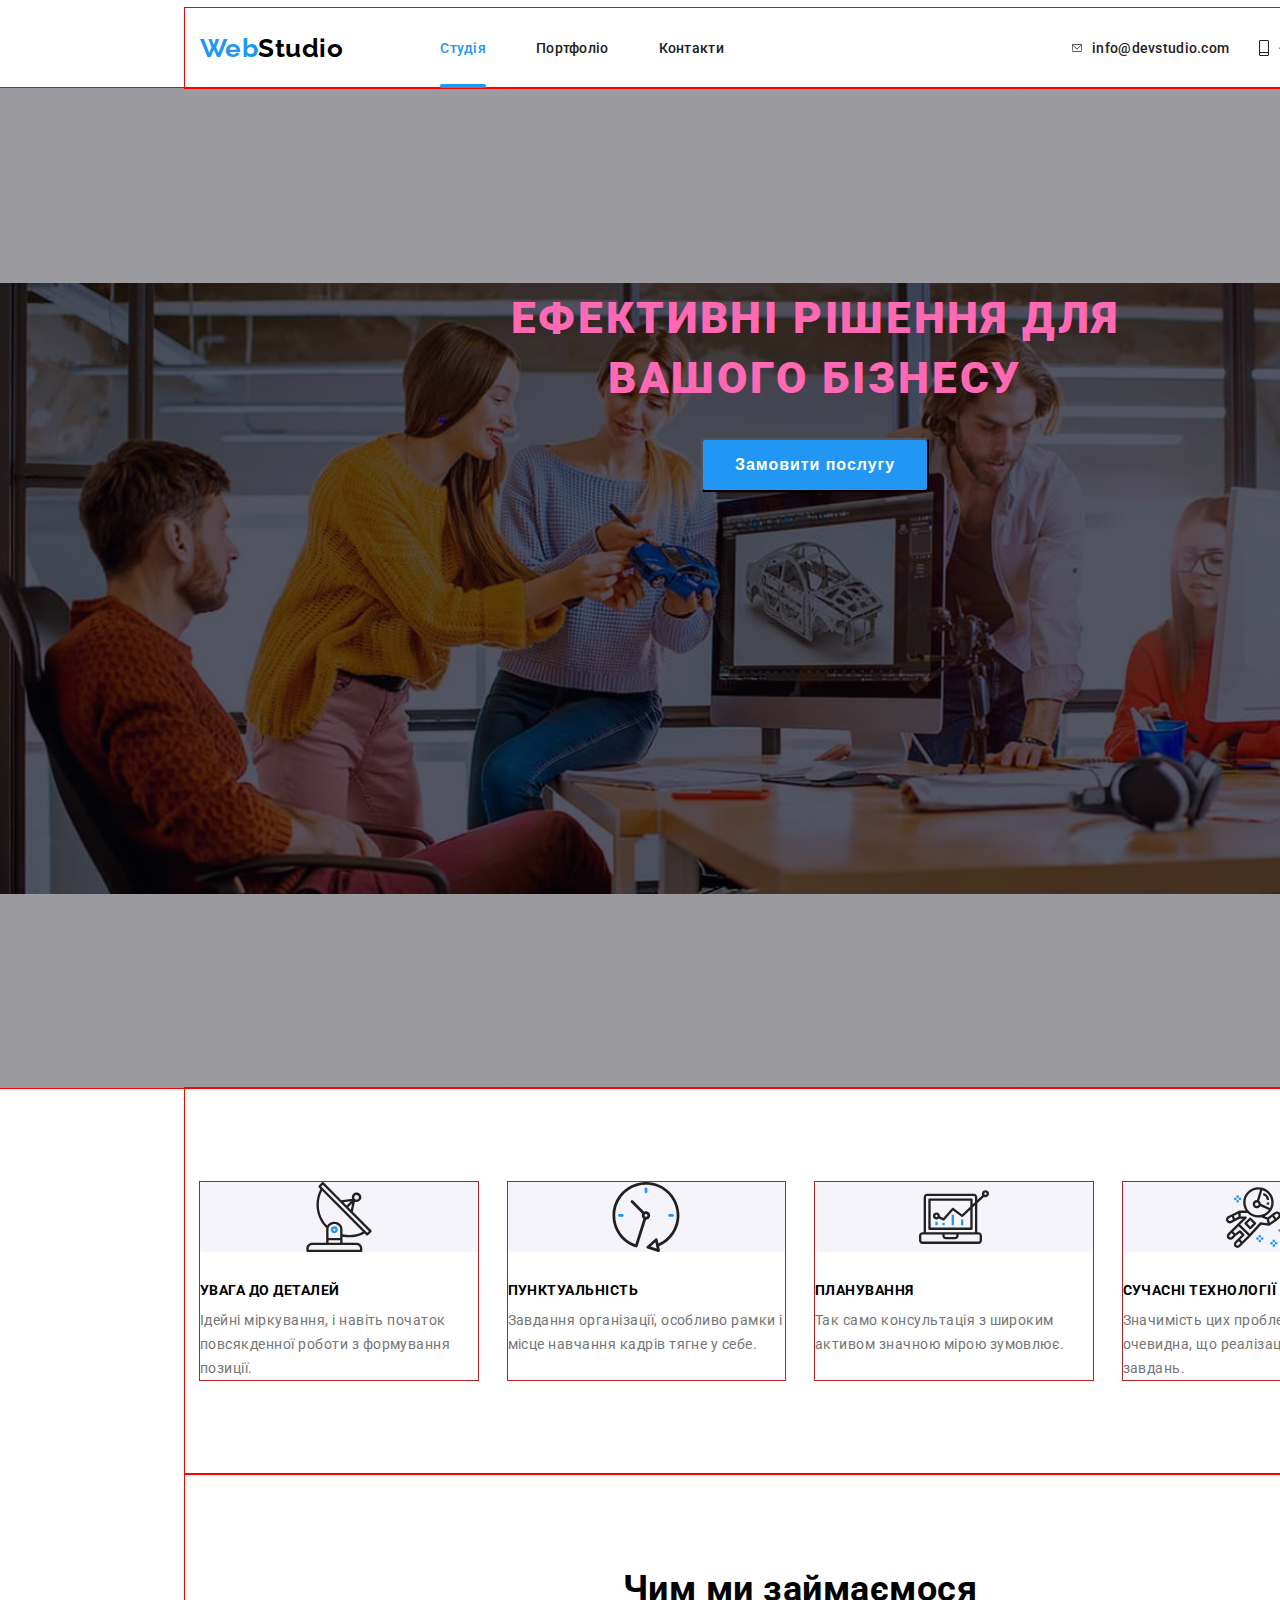
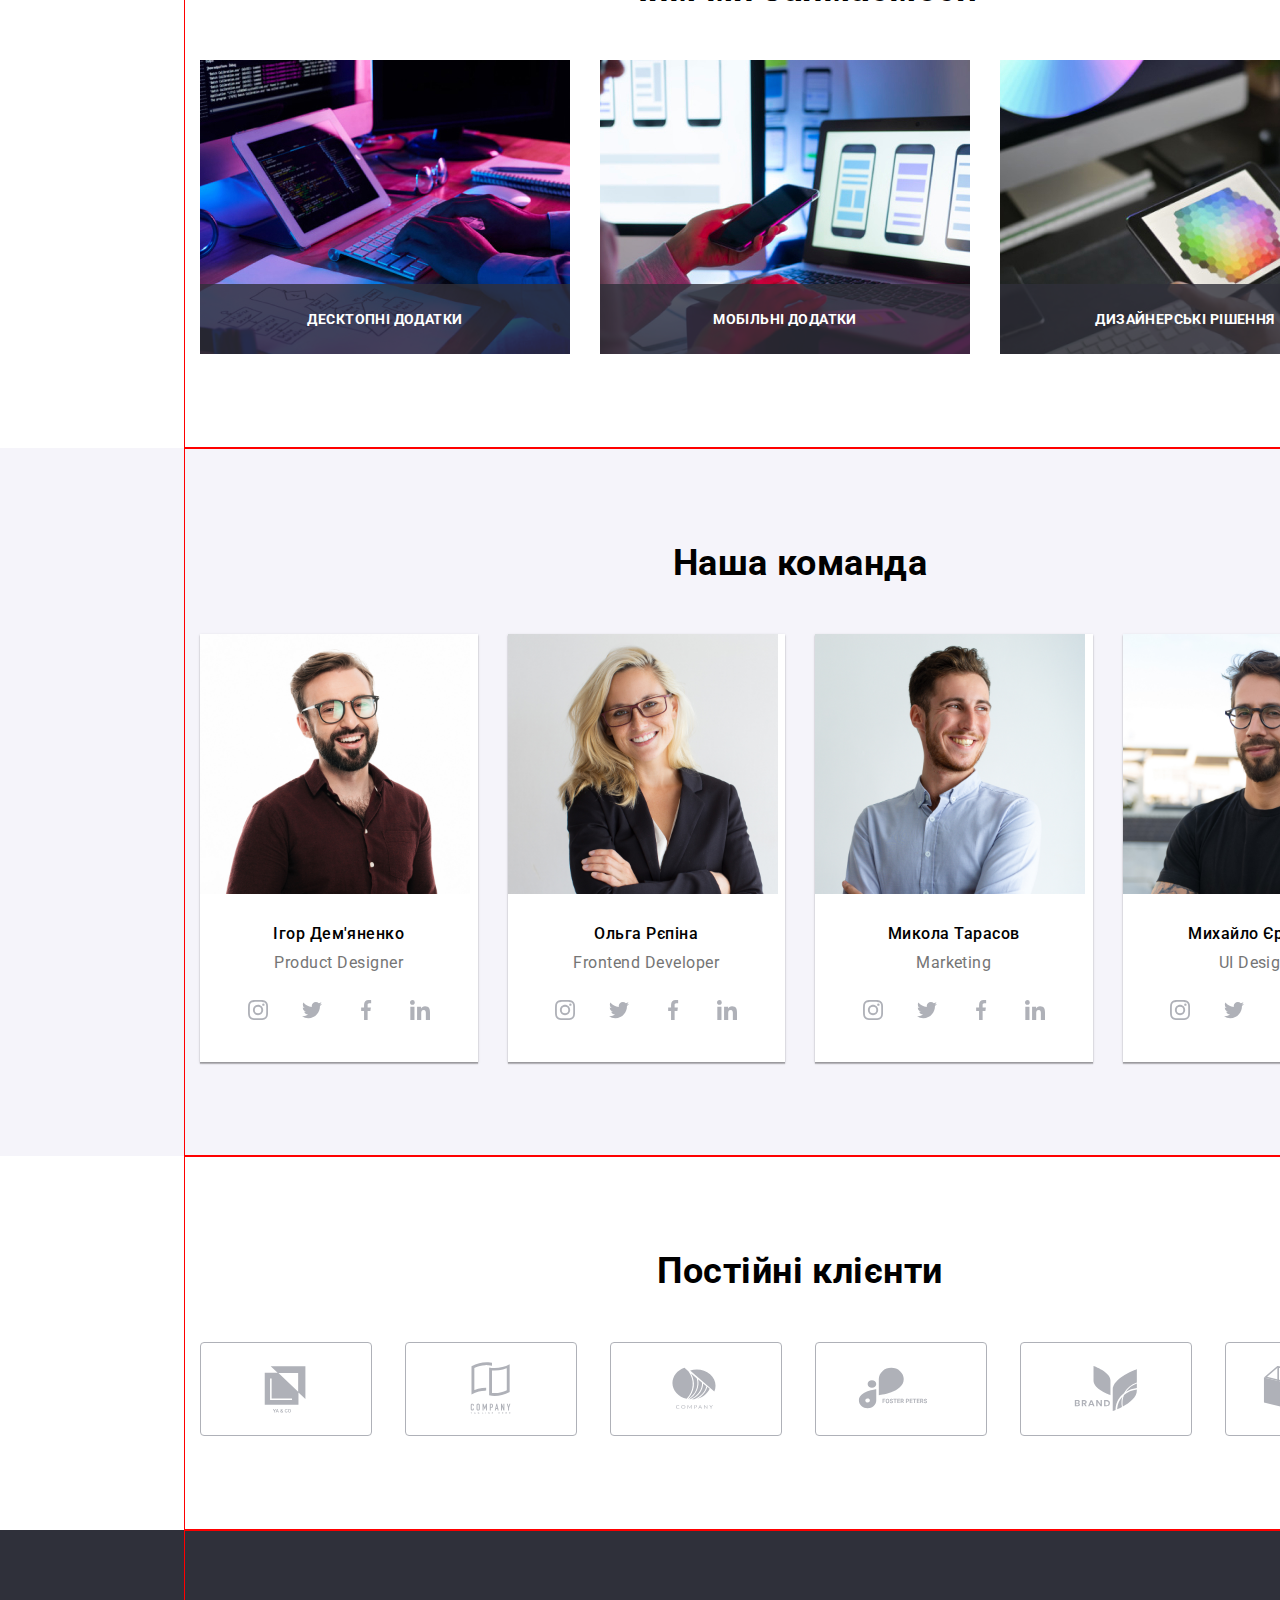
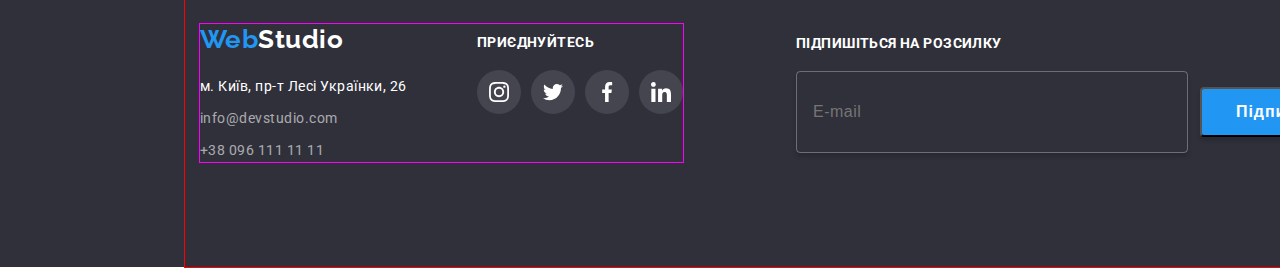
==== commit 4510e26b: "оформлення hero" ====
--- a/index.html
+++ b/index.html
@@ -24,29 +24,87 @@
 
   <body>
     <!-- секція1 heder -->
-    <!-- <header class="header">
+    <header class="header">
       <div class="container heder__container">
-        <nav class="header__main-nav"> -->
-    <!-- логотип -->
-    <!-- <a class="header__logo" href="/"
+        <nav class="header__main-nav">
+          <!-- логотип -->
+          <a class="header__logo" href="/"
             >Web<span class="header__logo-color">Studio</span></a
-          > -->
-    <!-- навігація -->
-    <!-- <ul class="header__nav">
+          >
+
+          <!-- випадаюче меню -->
+          <button
+            type="button "
+            class="header__button is-open"
+            aria-expanded="false"
+            aria-controls="menu-conteiner"
+            data-menu-button
+          >
+            <svg width="40px" height="40px" aria-label="кнопка меню">
+              <use
+                class="icon-close"
+                href="./images/sprite.svg#icon-close_40px"
+              ></use>
+              <use
+                class="icon-menu"
+                href="./images/sprite.svg#icon-menu_40px"
+              ></use>
+            </svg>
+          </button>
+
+          <!--  -->
+          <div class="menu__conteiner" id="menu-conteiner" data-menu>
+            <div>
+              <ul class="menu__list">
+                <li class="menu__title">
+                  <a class="menu__link menu__focus current" href="">Студія</a>
+                </li>
+                <li class="menu__title">
+                  <a class="menu__link menu__focus" href="">Портфоліо</a>
+                </li>
+                <li class="menu__title">
+                  <a class="menu__link menu__focus" href="">Контакти</a>
+                </li>
+              </ul>
+            </div>
+            <div class="menu__conteiner-contakt">
+              <ul>
+                <li class="">
+                  <a class="menu__tel menu__focus" href="">+38 096 111 11 11</a>
+                </li>
+                <li class="menu__contakt">
+                  <a class="menu__mail menu__focus" href=""
+                    >info@devstudio.com</a
+                  >
+                </li>
+              </ul>
+
+              <ul class="menu__conteiner-social">
+                <li class="menu-social">Instagram</li>
+                <li class="menu-social">Twitter</li>
+                <li class="menu-social">Facebook</li>
+                <li class="menu-social">LinkedIn</li>
+              </ul>
+            </div>
+          </div>
+
+          <!-- навігація -->
+          <ul class="header__nav">
             <li class="header__item-nav">
               <a href="" class="header__link current">Студія</a>
             </li>
             <li class="header__item-nav">
               <a href="./portfolio.html" class="header__link">Портфоліо</a>
             </li>
-            <li class="header__item-nav header__item">
+            <li class="header__item-nav">
               <a href="" class="header__link">Контакти</a>
             </li>
           </ul>
-        </nav> -->
-    <!--    контакти     -->
-    <!-- <ul class="header__kontact-nav">
-          <li class="header__item-nav">
+        </nav>
+
+        <!--    контакти     -->
+        <ul class="header__kontact-nav">
+          <li class="">
             <a
               class="header__link header__kontact"
               href="mailto:info@devstudio.com"
@@ -57,8 +115,7 @@
               info@devstudio.com</a
             >
           </li>
-
-          <li class="header__item-nav header__item">
+          <li class="header__item">
             <a class="header__link header__kontact" href="tel:+380961111111">
               <svg class="header__icon" width="10">
                 <use href="./images/sprite.svg#icon-Vector"></use>
@@ -68,19 +125,19 @@
           </li>
         </ul>
       </div>
-    </header> -->
+    </header>
 
     <main>
       <!-- секція герой-->
-      <!-- <section class="hero hero__section hero__img">
+      <section class="hero hero__section hero__img">
         <div class="container">
           <h1 class="hero__title">Ефективні рішення для вашого бізнесу</h1>
           <button class="hero__main-btn" type="button" data-modal-open>
             Замовити послугу
-          </button> -->
-
-      <!-- модальне вікно -->
-      <!-- <div class="backdrop is-hidden" data-modal>
+          </button>
+
+          <!-- модальне вікно -->
+          <div class="backdrop is-hidden" data-modal>
             <div class="modal-wrapper">
               <button class="modal-btn" data-modal-close>
                 <svg class="modal-btn-icon" width="30" height="30">
@@ -166,7 +223,7 @@
             </div>
           </div>
         </div>
-      </section> -->
+      </section>
 
       <!-- секція 3 features особливості -->
       <section class="features">
@@ -236,7 +293,7 @@
               <div class="">
                 <img
                   class="img-tin"
-                  src="images/img.jpg"
+                  src="images/img1.jpg"
                   alt="компютери"
                   width="370"
                 />
@@ -245,7 +302,7 @@
             </li>
 
             <li class="img">
-              <img src="images/box2.jpg" alt="телефони" width="370" />
+              <img src="images/img2.jpg" alt="телефони" width="370" />
               <p class="img-text">Мобільні додатки</p>
             </li>
             <li class="img">
@@ -573,5 +630,6 @@
       </div>
     </footer>
     <script src="./js/modal.js"></script>
+    <script src="./js/menu.js"></script>
   </body>
 </html>
--- a/css/main.min.css
+++ b/css/main.min.css
@@ -1 +1 @@
-:root{--main-font: "Roboto", sans-serif;--secondary-font: "Raleway", sans-serif;--primary-color: #212121;--accent-color: #2196f3;--white-col: #ffffff;--gray-col: #757575}body{font-family:var(--main-font);background-color:var(--white-col);letter-spacing:.03em}.container{outline:1px solid red;padding-left:15px;padding-right:15px;margin-left:auto;margin-right:auto}@media screen and (min-width: 480px){.container{width:480px;padding-top:60px;padding-bottom:60px}}@media screen and (min-width: 768px){.container{width:768px;padding-top:60px;padding-bottom:60px}}@media screen and (min-width: 1200px){.container{width:1200px;padding-top:94px;padding-bottom:94px}}h1,h2,h3,h4,p{margin:0}img{display:block}ul{margin:0;padding:0;list-style:none}.header__logo{margin-right:90px;font-family:var(--secondary-font);font-weight:700;font-size:26px;color:var(--accent-color);text-decoration:none;outline:none}.header__logo-color{color:#000}.footer__logo{font-family:var(--secondary-font);font-weight:700;font-size:26px;color:var(--accent-color);text-decoration:none;outline:none}.footer__studio{color:var(--white-col)}.backdrop{position:fixed;z-index:1;top:0;left:0;width:100%;height:100%;background-color:rgba(0,0,0,.3);opacity:1;-webkit-transition:opacity 250ms cubic-bezier(0.4, 0, 0.2, 1),visibility 250ms cubic-bezier(0.4, 0, 0.2, 1);transition:opacity 250ms cubic-bezier(0.4, 0, 0.2, 1),visibility 250ms cubic-bezier(0.4, 0, 0.2, 1)}.backdrop.is-hidden{opacity:0;visibility:hidden;pointer-events:none}.backdrop.is-hidden .modal-wrapper{-webkit-transform:translate(-50%, -50%) scale(0, 6);transform:translate(-50%, -50%) scale(0, 6)}.modal-wrapper{position:absolute;top:50%;left:50%;width:528px;height:581px;-webkit-transform:translate(-50%, -50%) scale(1);transform:translate(-50%, -50%) scale(1);-webkit-transition:-webkit-transform 250ms cubic-bezier(0.4, 0, 0.2, 1);transition:-webkit-transform 250ms cubic-bezier(0.4, 0, 0.2, 1);transition:transform 250ms cubic-bezier(0.4, 0, 0.2, 1);transition:transform 250ms cubic-bezier(0.4, 0, 0.2, 1), -webkit-transform 250ms cubic-bezier(0.4, 0, 0.2, 1);-webkit-box-shadow:0 2px 1px 0 rgba(0,0,0,.2),0 1px 1px 0 rgba(0,0,0,.14),0 1px 3px 0 rgba(0,0,0,.12);box-shadow:0 2px 1px 0 rgba(0,0,0,.2),0 1px 1px 0 rgba(0,0,0,.14),0 1px 3px 0 rgba(0,0,0,.12);background-color:var(--white-col);border-radius:4px;padding:40px}.modal-btn{position:absolute;top:10px;right:10px;width:30px;height:30px;background-size:contain;background-origin:border-box;border-radius:50%;display:-webkit-box;display:-ms-flexbox;display:flex;-webkit-box-align:center;-ms-flex-align:center;align-items:center;-webkit-box-pack:center;-ms-flex-pack:center;justify-content:center;padding:0px;border-color:rgba(0,0,0,.1);background-color:var(--white-col);cursor:pointer;outline:rgba(0,0,0,0)}.modal-btn-icon{width:18px;height:18px;fill:#000;-webkit-transition:fill 250ms cubic-bezier(0.4, 0, 0.2, 1);transition:fill 250ms cubic-bezier(0.4, 0, 0.2, 1)}.modal-btn:hover .modal-btn-icon,.modal-btn:focus .modal-btn-icon{fill:var(--accent-color)}.modal-title{display:block;font-weight:700;font-size:20px;letter-spacing:.03em;text-align:center;color:#212121;margin-bottom:12px}.form-modal-group{position:relative;display:block;margin-bottom:10px}.form-modal-label{display:block;text-align:left;margin-bottom:4px;font-size:12px;letter-spacing:.01em;color:var(--gray-col)}.form-modal-input{border:1px solid rgba(33,33,33,.2);border-radius:4px;height:40px;width:100%;padding:5px 5px 5px 32px;-webkit-transition:border 250ms cubic-bezier(0.4, 0, 0.2, 1);transition:border 250ms cubic-bezier(0.4, 0, 0.2, 1)}.form-modal-input:focus,.form-modal-text:focus{border:solid 1px var(--accent-color);outline:none}.form-modal-input:hover,.form-modal-text:hover{border:1px solid var(--accent-color)}.form-modal-group:hover .form-modal-icon{fill:var(--accent-color)}.form-modal-input:focus+.form-modal-icon{fill:var(--accent-color)}.form-modal-text{display:block;width:100%;height:120px;border:1px solid rgba(33,33,33,.2);border-radius:1px;resize:none;padding:12px 16px 12px 16px;font-size:12px;letter-spacing:.01em;-webkit-transition:border 250ms cubic-bezier(0.4, 0, 0.2, 1);transition:border 250ms cubic-bezier(0.4, 0, 0.2, 1);outline:none}.form-modal-icon{position:absolute;left:12px;bottom:11px;-webkit-transition:fill 250ms cubic-bezier(0.4, 0, 0.2, 1);transition:fill 250ms cubic-bezier(0.4, 0, 0.2, 1)}.form-polisu-grup{display:-webkit-box;display:-ms-flexbox;display:flex;-webkit-box-align:center;-ms-flex-align:center;align-items:center;-webkit-box-pack:center;-ms-flex-pack:center;justify-content:center;margin-top:20px}.polise-private{font-size:14px;line-height:1.71429;letter-spacing:.03em;color:var(--gray-col);margin-left:9px}.polise-private-contract{text-decoration:underline;-webkit-text-decoration-skip-ink:none;text-decoration-skip-ink:none;color:var(--accent-color)}.custom-checkbox{width:16px;height:15px;left:0px;display:-webkit-box;display:-ms-flexbox;display:flex;-webkit-box-align:center;-ms-flex-align:center;align-items:center;-webkit-box-pack:center;-ms-flex-pack:center;justify-content:center;border-radius:1px;border:1px solid var(--primary-color);-webkit-transition:border 250ms cubic-bezier(0.4, 0, 0.2, 1),background-color 250ms cubic-bezier(0.4, 0, 0.2, 1);transition:border 250ms cubic-bezier(0.4, 0, 0.2, 1),background-color 250ms cubic-bezier(0.4, 0, 0.2, 1)}.form-polisu-grup:hover .custom-checkbox{border:1px solid var(--accent-color)}.form-polisu-grup:focus-within .custom-checkbox{border:1px solid var(--accent-color)}.checkbox:checked+.custom-checkbox{background-color:var(--accent-color);background-size:contain;border-color:var(--accent-color);background-origin:border-box}.custom-checbocs-icon{opacity:0;-webkit-transition:opacity 250ms cubic-bezier(0.4, 0, 0.2, 1);transition:opacity 250ms cubic-bezier(0.4, 0, 0.2, 1)}.checkbox:checked+.custom-checkbox .custom-checbocs-icon{opacity:1}.visually-hidden{position:absolute;width:1px;height:1px;margin:-1px;border:0;padding:0;clip:rect(0 0 0 0);overflow:hidden}.send-btn{border-radius:4px;width:200px;height:50px;-webkit-box-shadow:0 4px 4px 0 rgba(0,0,0,.15);box-shadow:0 4px 4px 0 rgba(0,0,0,.15);background:var(--accent-color);font-weight:700;font-size:16px;line-height:1.875;letter-spacing:.06em;text-align:center;margin-top:30px;color:var(--white-col);cursor:pointer;border:rgba(0,0,0,0);-webkit-transition:background-color 250ms cubic-bezier(0.4, 0, 0.2, 1);transition:background-color 250ms cubic-bezier(0.4, 0, 0.2, 1)}.send-btn:hover,.send-btn:focus{background-color:#188ce8;outline:rgba(0,0,0,0)}.socials{display:-webkit-box;display:-ms-flexbox;display:flex;-webkit-box-pack:center;-ms-flex-pack:center;justify-content:center;-webkit-box-align:center;-ms-flex-align:center;align-items:center}.socials-link{display:-webkit-box;display:-ms-flexbox;display:flex;-webkit-box-align:center;-ms-flex-align:center;align-items:center;-webkit-box-pack:center;-ms-flex-pack:center;justify-content:center;width:44px;height:44px;background-color:var(--white-col);border-radius:50%;-webkit-transition:background-color 250ms cubic-bezier(0.4, 0, 0.2, 1);transition:background-color 250ms cubic-bezier(0.4, 0, 0.2, 1)}.socials-link:hover,.socials-link:focus{background-color:var(--accent-color);outline:none}.social-icon{fill:#afb1b8;-webkit-transition:fill 250ms cubic-bezier(0.4, 0, 0.2, 1);transition:fill 250ms cubic-bezier(0.4, 0, 0.2, 1)}.socials-link:hover .social-icon,.socials-link:focus .social-icon{fill:var(--white-col)}.socials-item:not(:last-child){margin-right:10px}.footikon{fill:var(--white-col)}.header{border-color:1px solid #ececec}.heder__container{display:-webkit-box;display:-ms-flexbox;display:flex;-webkit-box-align:center;-ms-flex-align:center;align-items:center}.header__main-nav{display:-webkit-box;display:-ms-flexbox;display:flex;-webkit-box-align:center;-ms-flex-align:center;align-items:center}.header__nav{display:-webkit-box;display:-ms-flexbox;display:flex;-webkit-box-align:center;-ms-flex-align:center;align-items:center}.header__item-nav{margin-right:50px}.header__item:last-child{margin-right:0px}.header__kontact-nav{margin-left:auto;display:-webkit-box;display:-ms-flexbox;display:flex;-webkit-box-align:center;-ms-flex-align:center;align-items:center}.header__kontact{padding-top:32px;padding-bottom:32px;color:var(--gray-col);-webkit-transition:color 250ms cubic-bezier(0.4, 0, 0.2, 1);transition:color 250ms cubic-bezier(0.4, 0, 0.2, 1)}.header__icon{width:10px;height:16px;margin-right:10px;fill:currentColor}.header__link{display:-webkit-box;display:-ms-flexbox;display:flex;-webkit-box-align:center;-ms-flex-align:center;align-items:center;font-weight:500;font-size:14px;letter-spacing:.02em;color:var(--primary-color);-webkit-transition:color 250ms cubic-bezier(0.4, 0, 0.2, 1);transition:color 250ms cubic-bezier(0.4, 0, 0.2, 1);position:relative;text-decoration:none;outline:none;padding-top:32px;padding-bottom:32px}.header__link::after{content:"";display:block;width:100%;height:4px;position:absolute;left:0px;bottom:0px;border-radius:2px}.header__link:hover,.header__link:focus{color:var(--accent-color)}.header__link.current::after{background-color:var(--accent-color)}.header__link.current{color:var(--accent-color)}.hero__img{max-width:1600px;height:600px;margin-left:auto;margin-right:auto;background:#c4c4c4;background-image:-webkit-gradient(linear, left top, left bottom, from(rgba(5, 6, 15, 0.4)), to(rgba(5, 6, 15, 0.4))),url(../images/hero.jpg);background-image:linear-gradient(rgba(5, 6, 15, 0.4), rgba(5, 6, 15, 0.4)),url(../images/hero.jpg)}.hero__section{background-repeat:no-repeat;background-position:center;background-size:contain;text-align:center;padding-top:200px;padding-bottom:200px}.hero__title{font-weight:900;font-size:44px;line-height:1.36364;letter-spacing:.06em;text-transform:uppercase;margin-bottom:30px;width:626px;margin-left:auto;margin-right:auto;color:var(--white-col)}.hero__main-btn{border-radius:4px;padding:10px 32px;font-weight:700;font-size:16px;line-height:1.875;letter-spacing:.06em;color:var(--white-col);background-color:var(--accent-color);cursor:pointer;-webkit-transition:background-color 250ms cubic-bezier(0.4, 0, 0.2, 1);transition:background-color 250ms cubic-bezier(0.4, 0, 0.2, 1)}.hero__main-btn:hover,.hero__main-btn:focus{background-color:#188ce8}@media screen and (min-width: 768px){.features__list{display:-webkit-box;display:-ms-flexbox;display:flex;-ms-flex-wrap:wrap;flex-wrap:wrap;margin:-15px}}.features__post{outline:1px solid #b22222}@media screen and (min-width: 768px){.features__post{width:calc((100% - 60px)/2);margin:15px}}@media screen and (min-width: 1200px){.features__post{width:calc((100% - 120px)/4);margin:15px}}@media screen and (max-width: 767px){.features__post:not(:last-child){margin-bottom:30px}}.features__title{margin-top:0px;margin-bottom:10px;font-weight:700;font-size:14px;text-transform:uppercase}.features__text{font-size:14px;line-height:1.71429;color:var(--gray-col)}.features__icon{display:-webkit-box;display:-ms-flexbox;display:flex;-webkit-box-pack:center;-ms-flex-pack:center;justify-content:center;-webkit-box-align:center;-ms-flex-align:center;align-items:center;background:#f5f4fa;border-radius:4px;margin-bottom:30px}.features__icon-images{width:70px;height:70px;margin:0px}@media screen and (max-width: 1200px){.works{display:none}}.ourwork{display:-webkit-box;display:-ms-flexbox;display:flex;list-style:none}.works .section-heading{font-weight:700;font-size:36px;text-align:center;margin-bottom:50px}.img{position:relative;margin-right:30px}.img-text{width:370px;height:70px;left:0px;bottom:0px;position:absolute;display:-webkit-box;display:-ms-flexbox;display:flex;-webkit-box-align:center;-ms-flex-align:center;align-items:center;-webkit-box-pack:center;-ms-flex-pack:center;justify-content:center;text-transform:uppercase;padding:0px;margin:0px;font-weight:700;font-size:14px;letter-spacing:.03em;color:var(--white-col);background:rgba(47,48,58,.8)}.team{background:#f5f4fa}@media screen and (min-width: 768px){.our-team{display:-webkit-box;display:-ms-flexbox;display:flex;-ms-flex-wrap:wrap;flex-wrap:wrap;margin:-15px}}.img-team{-webkit-box-shadow:0 2px 1px 0 rgba(0,0,0,.2),0 1px 1px 0 rgba(0,0,0,.14),0 1px 3px 0 rgba(0,0,0,.12);box-shadow:0 2px 1px 0 rgba(0,0,0,.2),0 1px 1px 0 rgba(0,0,0,.14),0 1px 3px 0 rgba(0,0,0,.12);background:var(--white-col)}@media screen and (min-width: 480px){.img-team .our-foto{width:450px}}@media screen and (min-width: 768px){.img-team{width:calc((100% - 60px)/2);margin:15px}.img-team .our-foto{width:354px}}@media screen and (min-width: 1200px){.img-team{width:calc((100% - 120px)/4);margin:15px}.img-team .our-foto{width:270px}}@media screen and (max-width: 767px){.img-team:not(:last-child){margin-bottom:30px}}.section-headline{font-weight:700;font-size:36px;text-align:center;margin-bottom:50px}.name{margin-bottom:10px;font-weight:500;font-size:16px;text-align:center}.work{font-size:16px;color:var(--gray-col);text-align:center;margin-bottom:16px}.name-work{padding-top:30px;padding-bottom:30px}@media screen and (min-width: 480px){.client{display:-webkit-box;display:-ms-flexbox;display:flex;-ms-flex-wrap:wrap;flex-wrap:wrap;margin:-15px}}@media screen and (min-width: 480px){.client-item{width:calc((100% - 60px)/2);margin:15px}.client-item .client-link{width:210px}}@media screen and (min-width: 768px){.client-item{width:calc((100% - 90px)/3);margin:15px}.client-item .client-link{width:226px}}@media screen and (min-width: 1200px){.client-item{width:calc((100% - 180px)/6);margin:15px}.client-item .client-link{width:170px}}.client-link{display:-webkit-box;display:-ms-flexbox;display:flex;-webkit-box-align:center;-ms-flex-align:center;align-items:center;-webkit-box-pack:center;-ms-flex-pack:center;justify-content:center;border:1px solid #afb1b8;border-radius:4px;width:170px;height:92px;-webkit-transition:border 250ms cubic-bezier(0.4, 0, 0.2, 1);transition:border 250ms cubic-bezier(0.4, 0, 0.2, 1)}.client-link:hover,.client-link:focus{border-color:var(--accent-color);outline:none}.client-link:hover .client-icon,.client-link:focus .client-icon{fill:var(--accent-color)}.client-icon{fill:#afb1b8;-webkit-transition:fill 250ms cubic-bezier(0.4, 0, 0.2, 1);transition:fill 250ms cubic-bezier(0.4, 0, 0.2, 1)}.footer__main{background:#2f303a}@media screen and (min-width: 480px){.footer__container{display:block;text-align:center}.footer__logo{display:block;margin-bottom:20px}.fut__mail{margin-top:8px;margin-bottom:8px}.footer__address,.footer-icon{margin-bottom:60px}.form-footer-email{margin-bottom:20px;width:450px}.form-fild{display:block}.footer-btn-form{margin:auto}}@media screen and (min-width: 768px){.buter{display:-webkit-box;display:-ms-flexbox;display:flex}.footer__item,.footer-icon{margin-left:auto;margin-right:auto}.form-fild{display:block}.footer-btn-form{display:-webkit-box;display:-ms-flexbox;display:flex;margin:auto}}@media screen and (min-width: 1200px){.footer__container{display:-webkit-box;display:-ms-flexbox;display:flex;-webkit-box-align:baseline;-ms-flex-align:baseline;align-items:baseline;text-align:left}.buter{outline:1px solid #f0f;display:-webkit-box;display:-ms-flexbox;display:flex}.footer__address{margin:0px}.form-futer-box{display:block;margin-left:auto}.footer-icon{display:block;margin-left:70px;margin-top:10px;margin-bottom:0px}.form-fild{display:-webkit-box;display:-ms-flexbox;display:flex;-webkit-box-align:baseline;-ms-flex-align:baseline;align-items:baseline;margin:0px}.form-footer-email{width:358px;margin-right:12px}.footer-btn-form{margin:0px}}.fut__adres{font-style:normal;font-size:14px;line-height:1.71429;color:var(--white-col)}.futer{font-family:var(--main-font);font-style:normal;font-size:14px;line-height:1.71429;color:rgba(255,255,255,.6);-webkit-transition:color 250ms cubic-bezier(0.4, 0, 0.2, 1);transition:color 250ms cubic-bezier(0.4, 0, 0.2, 1);text-decoration:none}.futer:hover,.futer:focus{color:var(--white-col);outline:none}.footer-social{font-weight:700;font-size:14px;letter-spacing:.03em;text-transform:uppercase;color:var(--white-col);margin-bottom:20px}.socials-link{background-color:rgba(255,255,255,.1)}.form-footer-email{border:1px solid rgba(255,255,255,.3);border-radius:4px;height:50px;-webkit-box-shadow:0 4px 4px 0 rgba(0,0,0,.15);box-shadow:0 4px 4px 0 rgba(0,0,0,.15);background:rgba(33,150,243,0);padding:15px 16px;font-size:16px;line-height:1.25;letter-spacing:.03em;color:rgba(255,255,255,.6);outline:rgba(0,0,0,0)}.footer-btn-form{display:-webkit-box;display:-ms-flexbox;display:flex;text-align:center;-webkit-box-align:center;-ms-flex-align:center;align-items:center;border-radius:4px;width:200px;height:50px;-webkit-box-shadow:0 4px 4px 0 rgba(0,0,0,.15);box-shadow:0 4px 4px 0 rgba(0,0,0,.15);background-color:var(--accent-color);color:var(--white-col);cursor:pointer;font-weight:700;font-size:16px;line-height:1.875;letter-spacing:.06em;-webkit-transition:background-color 250ms cubic-bezier(0.4, 0, 0.2, 1);transition:background-color 250ms cubic-bezier(0.4, 0, 0.2, 1)}.footer-btn-form:hover,.footer-btn-form:focus{background-color:#188ce8;outline:rgba(0,0,0,0)}.sing-up{margin-left:28px;margin-right:10px}.portfolio{padding-top:94px;padding-bottom:94px}.btn-projects{display:-webkit-box;display:-ms-flexbox;display:flex;-webkit-box-align:center;-ms-flex-align:center;align-items:center;-webkit-box-pack:center;-ms-flex-pack:center;justify-content:center;margin-bottom:50px;list-style:none}.btn-nav{font-weight:500;font-size:16px;line-height:1.625;color:var(--white-col);background-color:var(--accent-color);cursor:pointer;padding:6px 22px;border-radius:4px;border:none;outline:var(--accent-color);-webkit-transition:-webkit-box-shadow 250ms cubic-bezier(0.4, 0, 0.2, 1);transition:-webkit-box-shadow 250ms cubic-bezier(0.4, 0, 0.2, 1);transition:box-shadow 250ms cubic-bezier(0.4, 0, 0.2, 1);transition:box-shadow 250ms cubic-bezier(0.4, 0, 0.2, 1), -webkit-box-shadow 250ms cubic-bezier(0.4, 0, 0.2, 1)}.btn-nav:hover{-webkit-box-shadow:0 2px 2px 0 rgba(0,0,0,.12),0 1px 2px 0 rgba(0,0,0,.08),0 3px 1px 0 rgba(0,0,0,.1);box-shadow:0 2px 2px 0 rgba(0,0,0,.12),0 1px 2px 0 rgba(0,0,0,.08),0 3px 1px 0 rgba(0,0,0,.1)}.btn{font-weight:500;font-size:16px;line-height:1.625;cursor:pointer;padding:6px 22px;border-radius:4px;border:none;background-color:#f5f4fa;-webkit-transition:background-color 250ms cubic-bezier(0.4, 0, 0.2, 1),color 250ms cubic-bezier(0.4, 0, 0.2, 1),-webkit-box-shadow 250ms cubic-bezier(0.4, 0, 0.2, 1);transition:background-color 250ms cubic-bezier(0.4, 0, 0.2, 1),color 250ms cubic-bezier(0.4, 0, 0.2, 1),-webkit-box-shadow 250ms cubic-bezier(0.4, 0, 0.2, 1);transition:background-color 250ms cubic-bezier(0.4, 0, 0.2, 1),color 250ms cubic-bezier(0.4, 0, 0.2, 1),box-shadow 250ms cubic-bezier(0.4, 0, 0.2, 1);transition:background-color 250ms cubic-bezier(0.4, 0, 0.2, 1),color 250ms cubic-bezier(0.4, 0, 0.2, 1),box-shadow 250ms cubic-bezier(0.4, 0, 0.2, 1),-webkit-box-shadow 250ms cubic-bezier(0.4, 0, 0.2, 1)}.btn:hover,.btn:focus{color:var(--white-col);background-color:var(--accent-color);-webkit-box-shadow:0 2px 2px 0 rgba(0,0,0,.12),0 1px 2px 0 rgba(0,0,0,.08),0 3px 1px 0 rgba(0,0,0,.1);box-shadow:0 2px 2px 0 rgba(0,0,0,.12),0 1px 2px 0 rgba(0,0,0,.08),0 3px 1px 0 rgba(0,0,0,.1);outline:rgba(0,0,0,0)}.item-btn{margin-right:8px}.item-btn:last-child{margin-right:0px}.projects{display:-webkit-box;display:-ms-flexbox;display:flex;-ms-flex-wrap:wrap;flex-wrap:wrap;gap:30px}.proect{padding:20px 24px;border-right:1px solid #eee;border-bottom:1px solid #eee;border-left:1px solid #eee}.proect-title{margin-bottom:4px;font-weight:700;font-size:18px;line-height:2;letter-spacing:.06em;color:var(--primary-color)}.proect-txt{font-size:16px;line-height:1.875;color:var(--gray-col)}.project{display:inline-block;text-decoration:none;outline:rgba(0,0,0,0);-webkit-transition:-webkit-box-shadow 250ms cubic-bezier(0.4, 0, 0.2, 1);transition:-webkit-box-shadow 250ms cubic-bezier(0.4, 0, 0.2, 1);transition:box-shadow 250ms cubic-bezier(0.4, 0, 0.2, 1);transition:box-shadow 250ms cubic-bezier(0.4, 0, 0.2, 1), -webkit-box-shadow 250ms cubic-bezier(0.4, 0, 0.2, 1)}.project:hover,.project:focus{-webkit-box-shadow:1px 4px 6px 0 rgba(0,0,0,.16),0 4px 4px 0 rgba(0,0,0,.06),0 1px 1px 0 rgba(0,0,0,.12);box-shadow:1px 4px 6px 0 rgba(0,0,0,.16),0 4px 4px 0 rgba(0,0,0,.06),0 1px 1px 0 rgba(0,0,0,.12)}.overlu{position:relative;overflow:hidden;width:370px;height:294px}.overlu-color{position:absolute;display:-webkit-box;display:-ms-flexbox;display:flex;-webkit-box-pack:center;-ms-flex-pack:center;justify-content:center;-webkit-box-align:center;-ms-flex-align:center;align-items:center;top:0;left:0;width:100%;height:100%;background:rgba(33,150,243,.9);-webkit-transform:translateY(100%);transform:translateY(100%);-webkit-transition:-webkit-transform 250ms cubic-bezier(0.4, 0, 0.2, 1);transition:-webkit-transform 250ms cubic-bezier(0.4, 0, 0.2, 1);transition:transform 250ms cubic-bezier(0.4, 0, 0.2, 1);transition:transform 250ms cubic-bezier(0.4, 0, 0.2, 1), -webkit-transform 250ms cubic-bezier(0.4, 0, 0.2, 1)}.overlu-text{font-size:18px;line-height:1.55556;letter-spacing:.03em;color:var(--white-col);width:322px;height:168px}.project:hover .overlu-color,.project:focus .overlu-color{-webkit-transform:translateY(0%);transform:translateY(0%)}/*# sourceMappingURL=main.min.css.map */+:root{--main-font: "Roboto", sans-serif;--secondary-font: "Raleway", sans-serif;--primary-color: #212121;--accent-color: #2196f3;--white-col: #ffffff;--gray-col: #757575}body{font-family:var(--main-font);background-color:var(--white-col);letter-spacing:.03em;width:1600px;margin-left:auto;margin-right:auto}.container{outline:1px solid red;padding-left:15px;padding-right:15px;margin-left:auto;margin-right:auto}@media screen and (min-width: 480px){.container{width:480px;padding-top:60px;padding-bottom:60px}}@media screen and (min-width: 768px){.container{width:768px;padding-top:60px;padding-bottom:60px}}@media screen and (min-width: 1200px){.container{width:1200px;padding-top:94px;padding-bottom:94px}}h1,h2,h3,h4,p{margin:0}img{display:block}ul{margin:0;padding:0;list-style:none}.header__logo{margin-right:90px;font-family:var(--secondary-font);font-weight:700;font-size:26px;color:var(--accent-color);text-decoration:none;outline:none}.header__logo-color{color:#000}.footer__logo{font-family:var(--secondary-font);font-weight:700;font-size:26px;color:var(--accent-color);text-decoration:none;outline:none}.footer__studio{color:var(--white-col)}.backdrop{position:fixed;z-index:1;top:0;left:0;width:100%;height:100%;background-color:rgba(0,0,0,.3);opacity:1;-webkit-transition:opacity 250ms cubic-bezier(0.4, 0, 0.2, 1),visibility 250ms cubic-bezier(0.4, 0, 0.2, 1);transition:opacity 250ms cubic-bezier(0.4, 0, 0.2, 1),visibility 250ms cubic-bezier(0.4, 0, 0.2, 1);overflow-y:scroll}.backdrop.is-hidden{opacity:0;visibility:hidden;pointer-events:none}.backdrop.is-hidden .modal-wrapper{-webkit-transform:translate(-50%, -50%) scale(0, 6);transform:translate(-50%, -50%) scale(0, 6)}.modal-wrapper{position:absolute;top:50%;left:50%;width:528px;height:581px;-webkit-transform:translate(-50%, -50%) scale(1);transform:translate(-50%, -50%) scale(1);-webkit-transition:-webkit-transform 250ms cubic-bezier(0.4, 0, 0.2, 1);transition:-webkit-transform 250ms cubic-bezier(0.4, 0, 0.2, 1);transition:transform 250ms cubic-bezier(0.4, 0, 0.2, 1);transition:transform 250ms cubic-bezier(0.4, 0, 0.2, 1), -webkit-transform 250ms cubic-bezier(0.4, 0, 0.2, 1);-webkit-box-shadow:0 2px 1px 0 rgba(0,0,0,.2),0 1px 1px 0 rgba(0,0,0,.14),0 1px 3px 0 rgba(0,0,0,.12);box-shadow:0 2px 1px 0 rgba(0,0,0,.2),0 1px 1px 0 rgba(0,0,0,.14),0 1px 3px 0 rgba(0,0,0,.12);background-color:var(--white-col);border-radius:4px;padding:40px}@media screen and (max-width: 1200px){.modal-wrapper{width:450px;height:609px}}.modal-btn{position:absolute;top:10px;right:10px;width:30px;height:30px;background-size:contain;background-origin:border-box;border-radius:50%;display:-webkit-box;display:-ms-flexbox;display:flex;-webkit-box-align:center;-ms-flex-align:center;align-items:center;-webkit-box-pack:center;-ms-flex-pack:center;justify-content:center;padding:0px;border-color:rgba(0,0,0,.1);background-color:var(--white-col);cursor:pointer;outline:rgba(0,0,0,0)}.modal-btn-icon{width:18px;height:18px;fill:#000;-webkit-transition:fill 250ms cubic-bezier(0.4, 0, 0.2, 1);transition:fill 250ms cubic-bezier(0.4, 0, 0.2, 1)}.modal-btn:hover .modal-btn-icon,.modal-btn:focus .modal-btn-icon{fill:var(--accent-color)}.modal-title{display:block;font-weight:700;font-size:20px;letter-spacing:.03em;text-align:center;color:#212121;margin-bottom:12px}.form-modal-group{position:relative;display:block;margin-bottom:10px}.form-modal-label{display:block;text-align:left;margin-bottom:4px;font-size:12px;letter-spacing:.01em;color:var(--gray-col)}.form-modal-input{border:1px solid rgba(33,33,33,.2);border-radius:4px;height:40px;width:100%;padding:5px 5px 5px 32px;-webkit-transition:border 250ms cubic-bezier(0.4, 0, 0.2, 1);transition:border 250ms cubic-bezier(0.4, 0, 0.2, 1)}.form-modal-input:focus,.form-modal-text:focus{border:solid 1px var(--accent-color);outline:none}.form-modal-input:hover,.form-modal-text:hover{border:1px solid var(--accent-color)}.form-modal-group:hover .form-modal-icon{fill:var(--accent-color)}.form-modal-input:focus+.form-modal-icon{fill:var(--accent-color)}.form-modal-text{display:block;width:100%;height:120px;border:1px solid rgba(33,33,33,.2);border-radius:1px;resize:none;padding:12px 16px 12px 16px;font-size:12px;letter-spacing:.01em;-webkit-transition:border 250ms cubic-bezier(0.4, 0, 0.2, 1);transition:border 250ms cubic-bezier(0.4, 0, 0.2, 1);outline:none}.form-modal-icon{position:absolute;left:12px;bottom:11px;-webkit-transition:fill 250ms cubic-bezier(0.4, 0, 0.2, 1);transition:fill 250ms cubic-bezier(0.4, 0, 0.2, 1)}.form-polisu-grup{display:-webkit-box;display:-ms-flexbox;display:flex;-webkit-box-align:center;-ms-flex-align:center;align-items:center;-webkit-box-pack:center;-ms-flex-pack:center;justify-content:center;margin-top:20px}.polise-private{font-size:14px;line-height:1.71429;letter-spacing:.03em;color:var(--gray-col);margin-left:9px}@media screen and (max-width: 1200px){.polise-private{font-size:12px}}.polise-private-contract{text-decoration:underline;-webkit-text-decoration-skip-ink:none;text-decoration-skip-ink:none;color:var(--accent-color)}.custom-checkbox{width:16px;height:15px;left:0px;display:-webkit-box;display:-ms-flexbox;display:flex;-webkit-box-align:center;-ms-flex-align:center;align-items:center;-webkit-box-pack:center;-ms-flex-pack:center;justify-content:center;border-radius:1px;border:1px solid var(--primary-color);-webkit-transition:border 250ms cubic-bezier(0.4, 0, 0.2, 1),background-color 250ms cubic-bezier(0.4, 0, 0.2, 1);transition:border 250ms cubic-bezier(0.4, 0, 0.2, 1),background-color 250ms cubic-bezier(0.4, 0, 0.2, 1)}.form-polisu-grup:hover .custom-checkbox{border:1px solid var(--accent-color)}.form-polisu-grup:focus-within .custom-checkbox{border:1px solid var(--accent-color)}.checkbox:checked+.custom-checkbox{background-color:var(--accent-color);background-size:contain;border-color:var(--accent-color);background-origin:border-box}.custom-checbocs-icon{opacity:0;-webkit-transition:opacity 250ms cubic-bezier(0.4, 0, 0.2, 1);transition:opacity 250ms cubic-bezier(0.4, 0, 0.2, 1)}.checkbox:checked+.custom-checkbox .custom-checbocs-icon{opacity:1}.visually-hidden{position:absolute;width:1px;height:1px;margin:-1px;border:0;padding:0;clip:rect(0 0 0 0);overflow:hidden}.send-btn{border-radius:4px;width:200px;height:50px;-webkit-box-shadow:0 4px 4px 0 rgba(0,0,0,.15);box-shadow:0 4px 4px 0 rgba(0,0,0,.15);background:var(--accent-color);font-weight:700;font-size:16px;line-height:1.875;letter-spacing:.06em;text-align:center;margin-top:30px;color:var(--white-col);cursor:pointer;border:rgba(0,0,0,0);-webkit-transition:background-color 250ms cubic-bezier(0.4, 0, 0.2, 1);transition:background-color 250ms cubic-bezier(0.4, 0, 0.2, 1)}.send-btn:hover,.send-btn:focus{background-color:#188ce8;outline:rgba(0,0,0,0)}.socials{display:-webkit-box;display:-ms-flexbox;display:flex;-webkit-box-pack:center;-ms-flex-pack:center;justify-content:center;-webkit-box-align:center;-ms-flex-align:center;align-items:center}.socials-link{display:-webkit-box;display:-ms-flexbox;display:flex;-webkit-box-align:center;-ms-flex-align:center;align-items:center;-webkit-box-pack:center;-ms-flex-pack:center;justify-content:center;width:44px;height:44px;background-color:var(--white-col);border-radius:50%;-webkit-transition:background-color 250ms cubic-bezier(0.4, 0, 0.2, 1);transition:background-color 250ms cubic-bezier(0.4, 0, 0.2, 1)}.socials-link:hover,.socials-link:focus{background-color:var(--accent-color);outline:none}.social-icon{fill:#afb1b8;-webkit-transition:fill 250ms cubic-bezier(0.4, 0, 0.2, 1);transition:fill 250ms cubic-bezier(0.4, 0, 0.2, 1)}.socials-link:hover .social-icon,.socials-link:focus .social-icon{fill:var(--white-col)}.socials-item:not(:last-child){margin-right:10px}.footikon{fill:var(--white-col)}@media screen and (min-width: 480px)and (max-width: 767px){.header .container{position:relative;padding-top:16px;padding-bottom:16px}.header__main-nav{outline:1px solid green;display:-webkit-box;display:-ms-flexbox;display:flex;-webkit-box-pack:justify;-ms-flex-pack:justify;justify-content:space-between;-webkit-box-align:center;-ms-flex-align:center;align-items:center}.header__button{display:-webkit-inline-box;display:-ms-inline-flexbox;display:inline-flex;margin:0px;padding:0px;border:none;background-color:rgba(0,0,0,0)}.header__button .icon-menu{display:none}.header__button.is-open .icon-menu{display:block}.header__button.is-open .icon-close{display:none}.menu__conteiner{display:none;position:absolute;top:100%;left:0;width:100%;max-width:480px;padding:48px 84px 48px 40px;-webkit-box-shadow:0 1px 3px 0 rgba(0,0,0,.16),0 2px 4px 0 rgba(0,0,0,.08),0 4px 8px 0 rgba(0,0,0,.04);box-shadow:0 1px 3px 0 rgba(0,0,0,.16),0 2px 4px 0 rgba(0,0,0,.08),0 4px 8px 0 rgba(0,0,0,.04);background:#fff}.menu__conteiner.is-open{display:block}.header__nav,.header__kontact-nav{display:none}.menu__link{font-weight:500;font-size:40px;letter-spacing:.02em;text-decoration:none;color:#212121}.menu__conteiner-contakt{margin-top:300px}.menu__title{margin-bottom:35px}.menu__title:last-child{margin-bottom:0px}.menu__contakt{margin-top:32px}.menu__tel{font-weight:500;font-size:34px;letter-spacing:.02em;color:#757575;text-decoration:none;margin:0px}.menu__mail{font-weight:500;font-size:24px;letter-spacing:.02em;text-decoration:none;color:#757575;margin:0px}.menu__conteiner-social{display:-webkit-box;display:-ms-flexbox;display:flex;margin-top:64px}.menu-social{font-weight:500;font-size:18px;line-height:1.22222;letter-spacing:.02em;color:#2196f3;margin-right:20px}.menu-social:last-child{margin-right:0px}.menu__focus{-webkit-transition:color 250ms cubic-bezier(0.4, 0, 0.2, 1);transition:color 250ms cubic-bezier(0.4, 0, 0.2, 1)}.menu__focus:hover,.menu__focus:focus{color:#2196f3}.menu__focus.current{color:#2196f3}}@media screen and (min-width: 768px){.header__button,.menu__conteiner{display:none}.header .container{padding-top:0px;padding-bottom:0px;display:-webkit-box;display:-ms-flexbox;display:flex;-webkit-box-align:center;-ms-flex-align:center;align-items:center;-webkit-box-pack:justify;-ms-flex-pack:justify;justify-content:space-between}.header__logo{margin-right:97px}.header__main-nav{display:-webkit-box;display:-ms-flexbox;display:flex;-webkit-box-align:center;-ms-flex-align:center;align-items:center}.header__nav{display:-webkit-box;display:-ms-flexbox;display:flex;-webkit-box-align:center;-ms-flex-align:center;align-items:center;margin-right:96px}.header__link{display:-webkit-box;display:-ms-flexbox;display:flex;position:relative;text-decoration:none;outline:rgba(0,0,0,0);padding-top:26px;padding-bottom:26px;margin:0px;font-weight:500;font-size:12px;letter-spacing:.02em;color:#757575;-webkit-transition:color 250ms cubic-bezier(0.4, 0, 0.2, 1);transition:color 250ms cubic-bezier(0.4, 0, 0.2, 1)}.header__kontact{padding:0px;margin:0px}.header__item{margin-top:10px}.header__item-nav{margin-right:50px;padding:0px}.header__item-nav:last-child{margin-right:0px}.header__icon{display:block;width:10px;height:16px;margin-right:8px;padding:0px;fill:currentColor}}@media screen and (min-width: 1200px){.header{border-color:1px solid #ececec}.heder__container{display:-webkit-box;display:-ms-flexbox;display:flex;-webkit-box-align:center;-ms-flex-align:center;align-items:center}.header__main-nav{display:-webkit-box;display:-ms-flexbox;display:flex;-webkit-box-align:center;-ms-flex-align:center;align-items:center}.header__nav{display:-webkit-box;display:-ms-flexbox;display:flex;-webkit-box-align:center;-ms-flex-align:center;align-items:center}.header__item-nav{margin-right:50px}.header__item:last-child{margin-right:0px}.header__kontact-nav{margin-left:auto;display:-webkit-box;display:-ms-flexbox;display:flex;-webkit-box-align:center;-ms-flex-align:center;align-items:center}.header__item{margin-top:0px;margin-left:30px}.header__kontact{-webkit-box-align:center;-ms-flex-align:center;align-items:center;padding-top:32px;padding-bottom:32px;color:var(--gray-col);-webkit-transition:color 250ms cubic-bezier(0.4, 0, 0.2, 1);transition:color 250ms cubic-bezier(0.4, 0, 0.2, 1)}.header__icon{width:10px;height:16px;margin-right:10px;fill:currentColor}.header__link{display:-webkit-box;display:-ms-flexbox;display:flex;-webkit-box-align:center;-ms-flex-align:center;align-items:center;font-weight:500;font-size:14px;letter-spacing:.02em;color:var(--primary-color);-webkit-transition:color 250ms cubic-bezier(0.4, 0, 0.2, 1);transition:color 250ms cubic-bezier(0.4, 0, 0.2, 1);position:relative;text-decoration:none;outline:none;padding-top:32px;padding-bottom:32px}}.header__link::after{content:"";display:block;width:100%;height:4px;position:absolute;left:0px;bottom:0px;border-radius:2px}.header__link:hover,.header__link:focus{color:var(--accent-color)}.header__link.current::after{background-color:var(--accent-color)}.header__link.current{color:var(--accent-color)}.header__button:focus{fill:#2196f3;outline:rgba(0,0,0,0)}@media screen and (min-width: 480px){.hero .container{background-image:-webkit-gradient(linear, left top, left bottom, from(rgba(5, 6, 15, 0.4)), to(rgba(5, 6, 15, 0.4))),url(../images/hero-mob.png);background-image:linear-gradient(rgba(5, 6, 15, 0.4), rgba(5, 6, 15, 0.4)),url(../images/hero-mob.png);padding-top:118px;padding-bottom:118px;text-align:center;min-width:480px;margin-left:auto;margin-right:auto}}@media screen and (min-width: 480px)and (min-device-pixel-ratio: 2),screen and (min-width: 480px)and (-webkit-min-device-pixel-ratio: 2),screen and (min-width: 480px)and (min-resolution: 192dpi),screen and (min-width: 480px)and (min-resolution: 2dppx){.hero .container .hero .container{background-image:url(../images/hero-mob-img@2x.png)}}@media screen and (min-width: 480px){.hero__title{font-size:26px;line-height:1.61538;letter-spacing:.06em;text-transform:uppercase;text-align:center;margin-bottom:30px;margin-left:auto;margin-right:auto;color:#2f0}.hero__main-btn{padding:10px 24px}}@media screen and (min-width: 768px){.hero .container{background-image:-webkit-gradient(linear, left top, left bottom, from(rgba(5, 6, 15, 0.4)), to(rgba(5, 6, 15, 0.4))),url(../images/hero-tabl.png);background-image:linear-gradient(rgba(5, 6, 15, 0.4), rgba(5, 6, 15, 0.4)),url(../images/hero-tabl.png)}}@media screen and (min-width: 768px)and (min-device-pixel-ratio: 2),screen and (min-width: 768px)and (-webkit-min-device-pixel-ratio: 2),screen and (min-width: 768px)and (min-resolution: 192dpi),screen and (min-width: 768px)and (min-resolution: 2dppx){.hero .container .hero .container{background-image:url(../images/hero-tabl-img@2x.png)}}@media screen and (min-width: 768px){.hero__title{font-weight:900;font-size:44px;line-height:1.36364;letter-spacing:.06em;text-transform:uppercase;margin-bottom:30px;width:626px;margin-left:auto;margin-right:auto;color:#8a2be2}}@media screen and (min-width: 1200px){.hero .container{width:1600px;height:600px;background-repeat:no-repeat;background-position:center;background-size:contain;text-align:center;padding-top:200px;padding-bottom:200px;margin-left:auto;margin-right:auto;background-image:-webkit-gradient(linear, left top, left bottom, from(rgba(5, 6, 15, 0.4)), to(rgba(5, 6, 15, 0.4))),url(../images/hero-desktop.jpg);background-image:linear-gradient(rgba(5, 6, 15, 0.4), rgba(5, 6, 15, 0.4)),url(../images/hero-desktop.jpg)}}@media screen and (min-width: 1200px)and (min-device-pixel-ratio: 2),screen and (min-width: 1200px)and (-webkit-min-device-pixel-ratio: 2),screen and (min-width: 1200px)and (min-resolution: 192dpi),screen and (min-width: 1200px)and (min-resolution: 2dppx){.hero .container .hero__img{background-image:-webkit-gradient(linear, left top, left bottom, from(rgba(5, 6, 15, 0.4)), to(rgba(5, 6, 15, 0.4))),url(../images/hero-desktop@2x.jpg);background-image:linear-gradient(rgba(5, 6, 15, 0.4), rgba(5, 6, 15, 0.4)),url(../images/hero-desktop@2x.jpg)}}@media screen and (min-width: 1200px){.hero__title{font-weight:900;font-size:44px;line-height:1.36364;letter-spacing:.06em;text-transform:uppercase;margin-bottom:30px;width:626px;margin-left:auto;margin-right:auto;color:hotpink}}.hero__main-btn{border-radius:4px;padding:10px 32px;font-weight:700;font-size:16px;line-height:1.875;letter-spacing:.06em;color:var(--white-col);background-color:var(--accent-color);cursor:pointer;-webkit-transition:background-color 250ms cubic-bezier(0.4, 0, 0.2, 1);transition:background-color 250ms cubic-bezier(0.4, 0, 0.2, 1)}.hero__main-btn:hover,.hero__main-btn:focus{background-color:#188ce8}@media screen and (min-width: 768px){.features__list{display:-webkit-box;display:-ms-flexbox;display:flex;-ms-flex-wrap:wrap;flex-wrap:wrap;margin:-15px}}.features__post{outline:1px solid #b22222}@media screen and (min-width: 768px){.features__post{width:calc((100% - 60px)/2);margin:15px}}@media screen and (min-width: 1200px){.features__post{width:calc((100% - 120px)/4);margin:15px}}@media screen and (max-width: 767px){.features__post:not(:last-child){margin-bottom:30px}}.features__title{margin-top:0px;margin-bottom:10px;font-weight:700;font-size:14px;text-transform:uppercase}.features__text{font-size:14px;line-height:1.71429;color:var(--gray-col)}.features__icon{display:-webkit-box;display:-ms-flexbox;display:flex;-webkit-box-pack:center;-ms-flex-pack:center;justify-content:center;-webkit-box-align:center;-ms-flex-align:center;align-items:center;background:#f5f4fa;border-radius:4px;margin-bottom:30px}.features__icon-images{width:70px;height:70px;margin:0px}@media screen and (max-width: 1200px){.works{display:none}}.ourwork{display:-webkit-box;display:-ms-flexbox;display:flex;list-style:none}.works .section-heading{font-weight:700;font-size:36px;text-align:center;margin-bottom:50px}.img{position:relative;margin-right:30px}.img-text{width:370px;height:70px;left:0px;bottom:0px;position:absolute;display:-webkit-box;display:-ms-flexbox;display:flex;-webkit-box-align:center;-ms-flex-align:center;align-items:center;-webkit-box-pack:center;-ms-flex-pack:center;justify-content:center;text-transform:uppercase;padding:0px;margin:0px;font-weight:700;font-size:14px;letter-spacing:.03em;color:var(--white-col);background:rgba(47,48,58,.8)}.team{background:#f5f4fa}@media screen and (min-width: 768px){.our-team{display:-webkit-box;display:-ms-flexbox;display:flex;-ms-flex-wrap:wrap;flex-wrap:wrap;margin:-15px}}.img-team{-webkit-box-shadow:0 2px 1px 0 rgba(0,0,0,.2),0 1px 1px 0 rgba(0,0,0,.14),0 1px 3px 0 rgba(0,0,0,.12);box-shadow:0 2px 1px 0 rgba(0,0,0,.2),0 1px 1px 0 rgba(0,0,0,.14),0 1px 3px 0 rgba(0,0,0,.12);background:var(--white-col)}@media screen and (min-width: 480px){.img-team .our-foto{width:450px}}@media screen and (min-width: 768px){.img-team{width:calc((100% - 60px)/2);margin:15px}.img-team .our-foto{width:354px}}@media screen and (min-width: 1200px){.img-team{width:calc((100% - 120px)/4);margin:15px}.img-team .our-foto{width:270px}}@media screen and (max-width: 767px){.img-team:not(:last-child){margin-bottom:30px}}.section-headline{font-weight:700;font-size:36px;text-align:center;margin-bottom:50px}.name{margin-bottom:10px;font-weight:500;font-size:16px;text-align:center}.work{font-size:16px;color:var(--gray-col);text-align:center;margin-bottom:16px}.name-work{padding-top:30px;padding-bottom:30px}@media screen and (min-width: 480px){.client{display:-webkit-box;display:-ms-flexbox;display:flex;-ms-flex-wrap:wrap;flex-wrap:wrap;margin:-15px}}@media screen and (min-width: 480px){.client-item{width:calc((100% - 60px)/2);margin:15px}.client-item .client-link{width:210px}}@media screen and (min-width: 768px){.client-item{width:calc((100% - 90px)/3);margin:15px}.client-item .client-link{width:226px}}@media screen and (min-width: 1200px){.client-item{width:calc((100% - 180px)/6);margin:15px}.client-item .client-link{width:170px}}.client-link{display:-webkit-box;display:-ms-flexbox;display:flex;-webkit-box-align:center;-ms-flex-align:center;align-items:center;-webkit-box-pack:center;-ms-flex-pack:center;justify-content:center;border:1px solid #afb1b8;border-radius:4px;width:170px;height:92px;-webkit-transition:border 250ms cubic-bezier(0.4, 0, 0.2, 1);transition:border 250ms cubic-bezier(0.4, 0, 0.2, 1)}.client-link:hover,.client-link:focus{border-color:var(--accent-color);outline:none}.client-link:hover .client-icon,.client-link:focus .client-icon{fill:var(--accent-color)}.client-icon{fill:#afb1b8;-webkit-transition:fill 250ms cubic-bezier(0.4, 0, 0.2, 1);transition:fill 250ms cubic-bezier(0.4, 0, 0.2, 1)}.footer__main{background:#2f303a}@media screen and (min-width: 480px){.footer__container{display:block;text-align:center}.footer__logo{display:block;margin-bottom:20px}.fut__mail{margin-top:8px;margin-bottom:8px}.footer__address,.footer-icon{margin-bottom:60px}.form-footer-email{margin-bottom:20px;width:450px}.form-fild{display:block}.footer-btn-form{margin:auto}}@media screen and (min-width: 768px){.buter{display:-webkit-box;display:-ms-flexbox;display:flex}.footer__item,.footer-icon{margin-left:auto;margin-right:auto}.form-fild{display:block}.footer-btn-form{display:-webkit-box;display:-ms-flexbox;display:flex;margin:auto}}@media screen and (min-width: 1200px){.footer__container{display:-webkit-box;display:-ms-flexbox;display:flex;-webkit-box-align:baseline;-ms-flex-align:baseline;align-items:baseline;text-align:left}.buter{outline:1px solid #f0f;display:-webkit-box;display:-ms-flexbox;display:flex}.footer__address{margin:0px}.form-futer-box{display:block;margin-left:auto}.footer-icon{display:block;margin-left:70px;margin-top:10px;margin-bottom:0px}.form-fild{display:-webkit-box;display:-ms-flexbox;display:flex;-webkit-box-align:baseline;-ms-flex-align:baseline;align-items:baseline;margin:0px}.form-footer-email{width:358px;margin-right:12px}.footer-btn-form{margin:0px}}.fut__adres{font-style:normal;font-size:14px;line-height:1.71429;color:var(--white-col)}.futer{font-family:var(--main-font);font-style:normal;font-size:14px;line-height:1.71429;color:rgba(255,255,255,.6);-webkit-transition:color 250ms cubic-bezier(0.4, 0, 0.2, 1);transition:color 250ms cubic-bezier(0.4, 0, 0.2, 1);text-decoration:none}.futer:hover,.futer:focus{color:var(--white-col);outline:none}.footer-social{font-weight:700;font-size:14px;letter-spacing:.03em;text-transform:uppercase;color:var(--white-col);margin-bottom:20px}.socials-link{background-color:rgba(255,255,255,.1)}.form-footer-email{border:1px solid rgba(255,255,255,.3);border-radius:4px;height:50px;-webkit-box-shadow:0 4px 4px 0 rgba(0,0,0,.15);box-shadow:0 4px 4px 0 rgba(0,0,0,.15);background:rgba(33,150,243,0);padding:15px 16px;font-size:16px;line-height:1.25;letter-spacing:.03em;color:rgba(255,255,255,.6);outline:rgba(0,0,0,0)}.footer-btn-form{display:-webkit-box;display:-ms-flexbox;display:flex;text-align:center;-webkit-box-align:center;-ms-flex-align:center;align-items:center;border-radius:4px;width:200px;height:50px;-webkit-box-shadow:0 4px 4px 0 rgba(0,0,0,.15);box-shadow:0 4px 4px 0 rgba(0,0,0,.15);background-color:var(--accent-color);color:var(--white-col);cursor:pointer;font-weight:700;font-size:16px;line-height:1.875;letter-spacing:.06em;-webkit-transition:background-color 250ms cubic-bezier(0.4, 0, 0.2, 1);transition:background-color 250ms cubic-bezier(0.4, 0, 0.2, 1)}.footer-btn-form:hover,.footer-btn-form:focus{background-color:#188ce8;outline:rgba(0,0,0,0)}.sing-up{margin-left:28px;margin-right:10px}.portfolio{padding-top:94px;padding-bottom:94px}.btn-projects{display:-webkit-box;display:-ms-flexbox;display:flex;-webkit-box-align:center;-ms-flex-align:center;align-items:center;-webkit-box-pack:center;-ms-flex-pack:center;justify-content:center;margin-bottom:50px;list-style:none}.btn-nav{font-weight:500;font-size:16px;line-height:1.625;color:var(--white-col);background-color:var(--accent-color);cursor:pointer;padding:6px 22px;border-radius:4px;border:none;outline:var(--accent-color);-webkit-transition:-webkit-box-shadow 250ms cubic-bezier(0.4, 0, 0.2, 1);transition:-webkit-box-shadow 250ms cubic-bezier(0.4, 0, 0.2, 1);transition:box-shadow 250ms cubic-bezier(0.4, 0, 0.2, 1);transition:box-shadow 250ms cubic-bezier(0.4, 0, 0.2, 1), -webkit-box-shadow 250ms cubic-bezier(0.4, 0, 0.2, 1)}.btn-nav:hover{-webkit-box-shadow:0 2px 2px 0 rgba(0,0,0,.12),0 1px 2px 0 rgba(0,0,0,.08),0 3px 1px 0 rgba(0,0,0,.1);box-shadow:0 2px 2px 0 rgba(0,0,0,.12),0 1px 2px 0 rgba(0,0,0,.08),0 3px 1px 0 rgba(0,0,0,.1)}.btn{font-weight:500;font-size:16px;line-height:1.625;cursor:pointer;padding:6px 22px;border-radius:4px;border:none;background-color:#f5f4fa;-webkit-transition:background-color 250ms cubic-bezier(0.4, 0, 0.2, 1),color 250ms cubic-bezier(0.4, 0, 0.2, 1),-webkit-box-shadow 250ms cubic-bezier(0.4, 0, 0.2, 1);transition:background-color 250ms cubic-bezier(0.4, 0, 0.2, 1),color 250ms cubic-bezier(0.4, 0, 0.2, 1),-webkit-box-shadow 250ms cubic-bezier(0.4, 0, 0.2, 1);transition:background-color 250ms cubic-bezier(0.4, 0, 0.2, 1),color 250ms cubic-bezier(0.4, 0, 0.2, 1),box-shadow 250ms cubic-bezier(0.4, 0, 0.2, 1);transition:background-color 250ms cubic-bezier(0.4, 0, 0.2, 1),color 250ms cubic-bezier(0.4, 0, 0.2, 1),box-shadow 250ms cubic-bezier(0.4, 0, 0.2, 1),-webkit-box-shadow 250ms cubic-bezier(0.4, 0, 0.2, 1)}.btn:hover,.btn:focus{color:var(--white-col);background-color:var(--accent-color);-webkit-box-shadow:0 2px 2px 0 rgba(0,0,0,.12),0 1px 2px 0 rgba(0,0,0,.08),0 3px 1px 0 rgba(0,0,0,.1);box-shadow:0 2px 2px 0 rgba(0,0,0,.12),0 1px 2px 0 rgba(0,0,0,.08),0 3px 1px 0 rgba(0,0,0,.1);outline:rgba(0,0,0,0)}.item-btn{margin-right:8px}.item-btn:last-child{margin-right:0px}.projects{display:-webkit-box;display:-ms-flexbox;display:flex;-ms-flex-wrap:wrap;flex-wrap:wrap;gap:30px}.proect{padding:20px 24px;border-right:1px solid #eee;border-bottom:1px solid #eee;border-left:1px solid #eee}.proect-title{margin-bottom:4px;font-weight:700;font-size:18px;line-height:2;letter-spacing:.06em;color:var(--primary-color)}.proect-txt{font-size:16px;line-height:1.875;color:var(--gray-col)}.project{display:inline-block;text-decoration:none;outline:rgba(0,0,0,0);-webkit-transition:-webkit-box-shadow 250ms cubic-bezier(0.4, 0, 0.2, 1);transition:-webkit-box-shadow 250ms cubic-bezier(0.4, 0, 0.2, 1);transition:box-shadow 250ms cubic-bezier(0.4, 0, 0.2, 1);transition:box-shadow 250ms cubic-bezier(0.4, 0, 0.2, 1), -webkit-box-shadow 250ms cubic-bezier(0.4, 0, 0.2, 1)}.project:hover,.project:focus{-webkit-box-shadow:1px 4px 6px 0 rgba(0,0,0,.16),0 4px 4px 0 rgba(0,0,0,.06),0 1px 1px 0 rgba(0,0,0,.12);box-shadow:1px 4px 6px 0 rgba(0,0,0,.16),0 4px 4px 0 rgba(0,0,0,.06),0 1px 1px 0 rgba(0,0,0,.12)}.overlu{position:relative;overflow:hidden;width:370px;height:294px}.overlu-color{position:absolute;display:-webkit-box;display:-ms-flexbox;display:flex;-webkit-box-pack:center;-ms-flex-pack:center;justify-content:center;-webkit-box-align:center;-ms-flex-align:center;align-items:center;top:0;left:0;width:100%;height:100%;background:rgba(33,150,243,.9);-webkit-transform:translateY(100%);transform:translateY(100%);-webkit-transition:-webkit-transform 250ms cubic-bezier(0.4, 0, 0.2, 1);transition:-webkit-transform 250ms cubic-bezier(0.4, 0, 0.2, 1);transition:transform 250ms cubic-bezier(0.4, 0, 0.2, 1);transition:transform 250ms cubic-bezier(0.4, 0, 0.2, 1), -webkit-transform 250ms cubic-bezier(0.4, 0, 0.2, 1)}.overlu-text{font-size:18px;line-height:1.55556;letter-spacing:.03em;color:var(--white-col);width:322px;height:168px}.project:hover .overlu-color,.project:focus .overlu-color{-webkit-transform:translateY(0%);transform:translateY(0%)}/*# sourceMappingURL=main.min.css.map */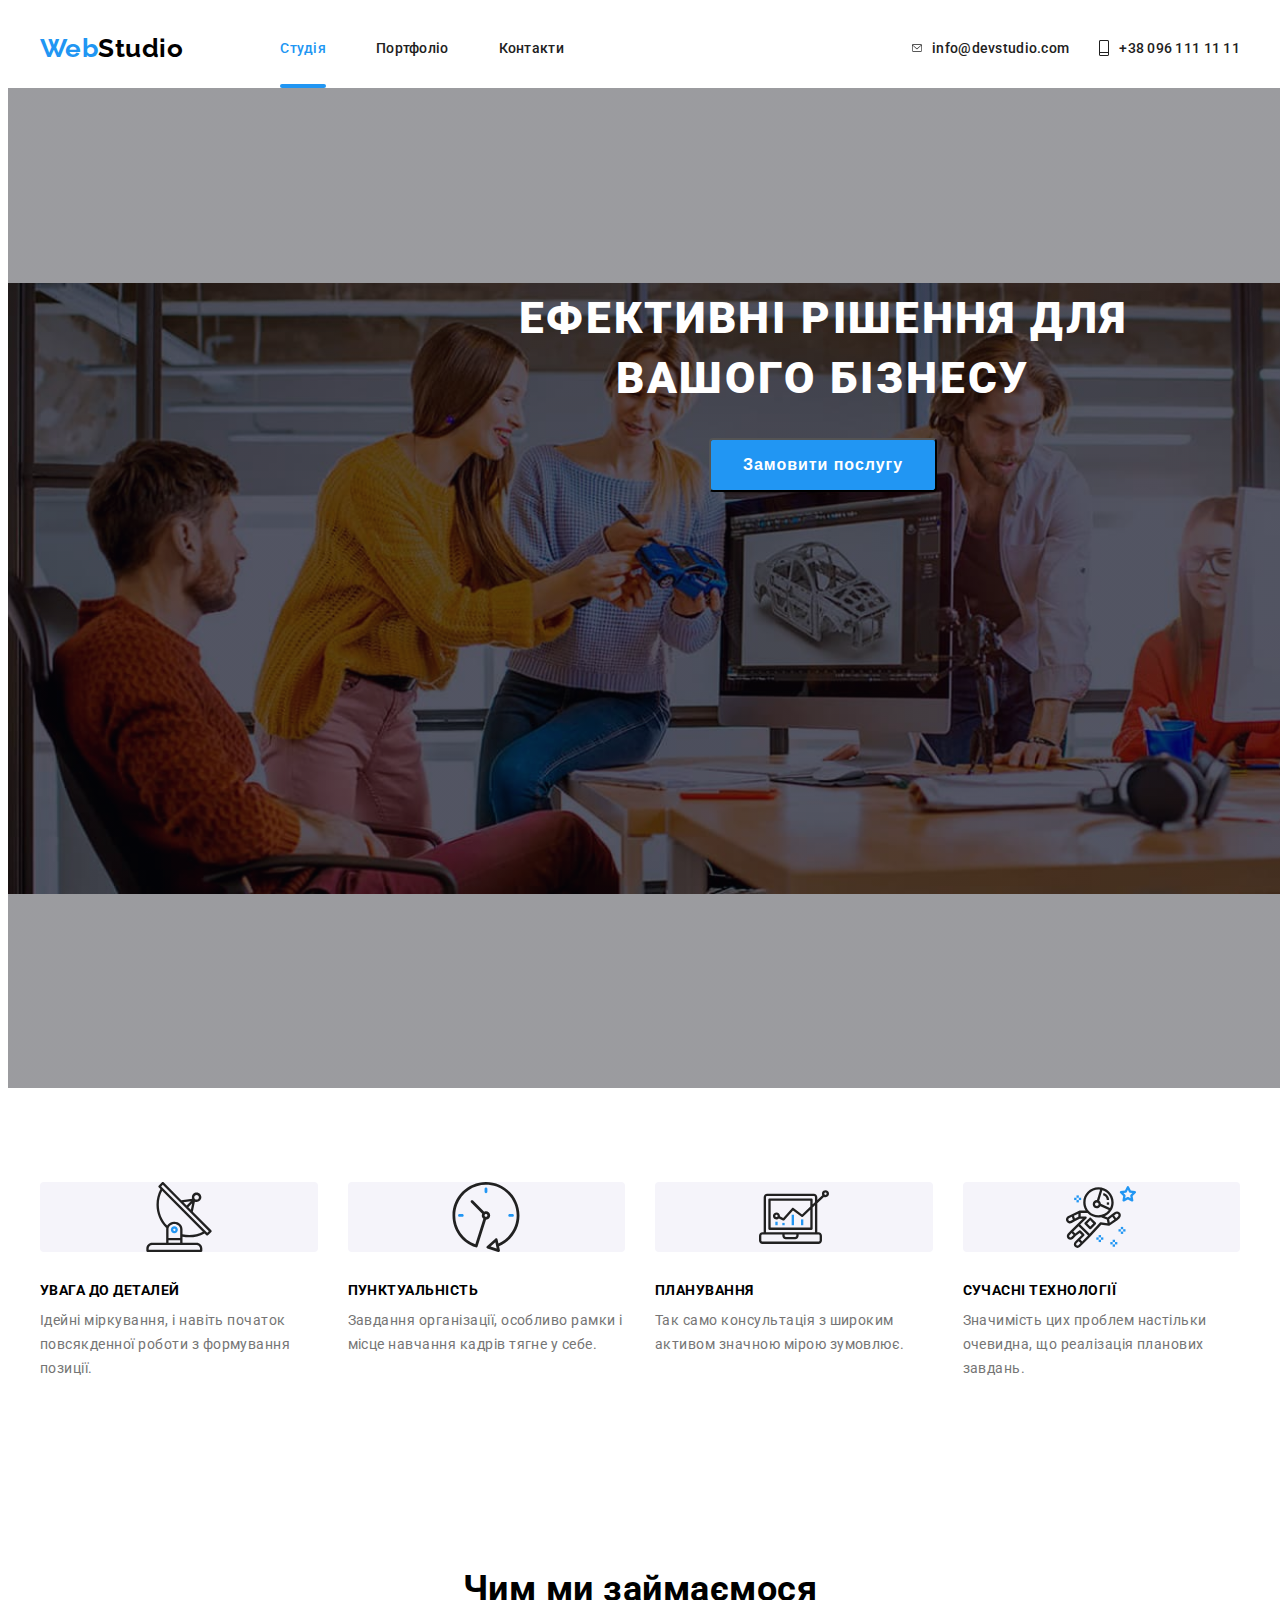
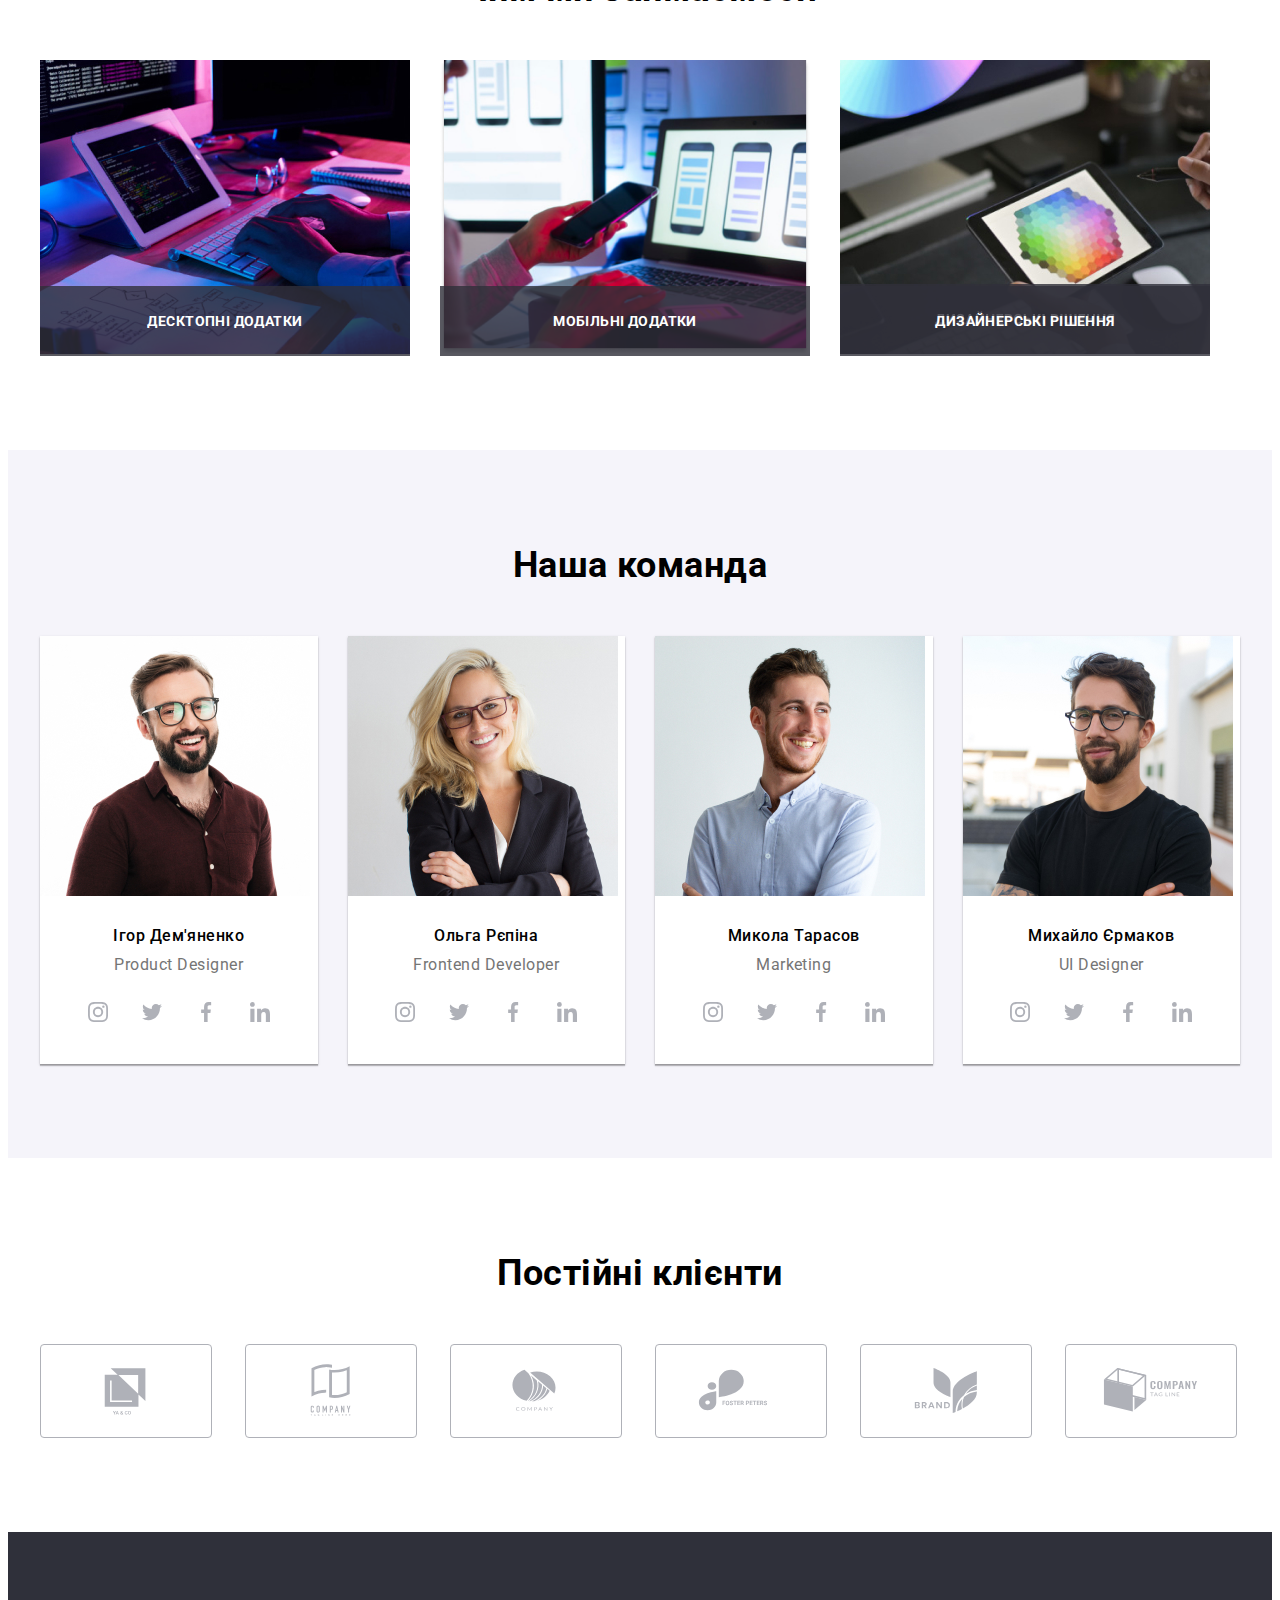
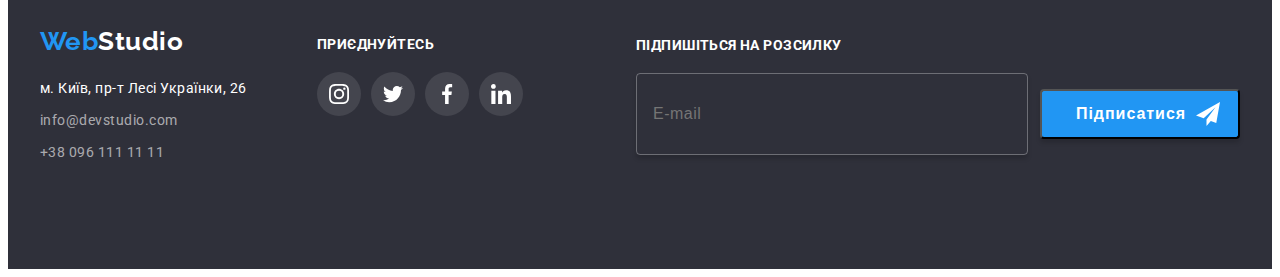
==== commit 510fb8e1: "img@2x" ====
--- a/index.html
+++ b/index.html
@@ -33,6 +33,7 @@
           >
 
           <!-- випадаюче меню -->
+
           <button
             type="button "
             class="header__button is-open"
@@ -293,7 +294,8 @@
               <div class="">
                 <img
                   class="img-tin"
-                  src="images/img1.jpg"
+                  srcset="./images/box1desk.jpg 1x, ./images/box1desk@2x.jpg 2x"
+                  src="images/box1desk.jpg"
                   alt="компютери"
                   width="370"
                 />
@@ -302,11 +304,21 @@
             </li>
 
             <li class="img">
-              <img src="images/img2.jpg" alt="телефони" width="370" />
+              <img
+                srcset="./images/box2desk.jpg 1x, ./images/box2desk@2x.jpg 2x"
+                src="images/box2desk.jpg"
+                alt="телефони"
+                width="370"
+              />
               <p class="img-text">Мобільні додатки</p>
             </li>
             <li class="img">
-              <img src="images/img3.jpg" alt="планшети" width="370" />
+              <img
+                srcset="./images/box3desk.jpg 1x, ./images/box3desk@2x.jpg 2x"
+                src="images/box3desk.jpg"
+                alt="планшети"
+                width="370"
+              />
               <p class="img-text">Дизайнерські рішення</p>
             </li>
           </ul>
@@ -319,12 +331,30 @@
           <h2 class="section-headline">Наша команда</h2>
           <ul class="our-team">
             <li class="img-team">
-              <img
-                class="our-foto"
-                src="images/img4.jpg"
-                alt="Ігор"
-                width="270"
-              />
+              <picture>
+                <source
+                  srcset="
+                    ./images/desktop-4.jpg    1x,
+                    ./images/desktop-4@2x.jpg 2x
+                  "
+                  media="(min-width: 1200px)"
+                />
+                <source
+                  srcset="./images/tablet-4.jpg 1x, ./images/tablet-4@2x.jpg 2x"
+                  media="(min-width: 768px)"
+                />
+                <source
+                  srcset="./images/mob-4.jpg 1x, ./images/mob-4@2x.jpg 2x"
+                  media="(min-width: 480px)"
+                />
+                <img
+                  class="our-foto"
+                  src="./images/desktop-4.jpg"
+                  alt="ігор"
+                  width="270"
+                />
+              </picture>
+
               <div class="name-work">
                 <h3 class="name">Ігор Дем'яненко</h3>
                 <p class="work">Product Designer</p>
@@ -363,12 +393,30 @@
             </li>
 
             <li class="img-team">
-              <img
-                class="our-foto"
-                src="images/img5.jpg"
-                alt="Ольга"
-                width="270"
-              />
+              <picture>
+                <source
+                  srcset="
+                    ./images/desktop-5.jpg    1x,
+                    ./images/desktop-5@2x.jpg 2x
+                  "
+                  media="(min-width: 1200px)"
+                />
+                <source
+                  srcset="./images/tablet-5.jpg 1x, ./images/tablet-5@2x.jpg 2x"
+                  media="(min-width: 768px)"
+                />
+                <source
+                  srcset="./images/mob-5.jpg 1x, ./images/mob-5@2x.jpg 2x"
+                  media="(min-width: 480px)"
+                />
+                <img
+                  class="our-foto"
+                  src="./images/desktop-5.jpg"
+                  alt="Ольга"
+                  width="270"
+                />
+              </picture>
+
               <div class="name-work">
                 <h3 class="name">Ольга Рєпіна</h3>
                 <p class="work">Frontend Developer</p>
@@ -406,12 +454,30 @@
             </li>
 
             <li class="img-team">
-              <img
-                class="our-foto"
-                src="images/img6.jpg"
-                alt="Микола"
-                width="270"
-              />
+              <picture>
+                <source
+                  srcset="
+                    ./images/desktop-6.jpg    1x,
+                    ./images/desktop-6@2x.jpg 2x
+                  "
+                  media="(min-width: 1200px)"
+                />
+                <source
+                  srcset="./images/tablet-6.jpg 1x, ./images/tablet-6@2x.jpg 2x"
+                  media="(min-width: 768px)"
+                />
+                <source
+                  srcset="./images/mob-6.jpg 1x, ./images/mob-6@2x.jpg 2x"
+                  media="(min-width: 480px)"
+                />
+                <img
+                  class="our-foto"
+                  src="./images/desktop-6.jpg"
+                  alt="Микола"
+                  width="270"
+                />
+              </picture>
+
               <div class="name-work">
                 <h3 class="name">Микола Тарасов</h3>
                 <p class="work">Marketing</p>
@@ -449,12 +515,30 @@
             </li>
 
             <li class="img-team">
-              <img
-                class="our-foto"
-                src="images/img7.jpg"
-                alt="Михайло"
-                width="270"
-              />
+              <picture>
+                <source
+                  srcset="
+                    ./images/desktop-7.jpg    1x,
+                    ./images/desktop-7@2x.jpg 2x
+                  "
+                  media="(min-width: 1200px)"
+                />
+                <source
+                  srcset="./images/tablet-7.jpg 1x, ./images/tablet-7@2x.jpg 2x"
+                  media="(min-width: 768px)"
+                />
+                <source
+                  srcset="./images/mob-7.jpg 1x, ./images/mob-7@2x.jpg 2x"
+                  media="(min-width: 480px)"
+                />
+                <img
+                  class="our-foto"
+                  src="./images/desktop-7.jpg"
+                  alt="Михайло"
+                  width="270"
+                />
+              </picture>
+
               <div class="name-work">
                 <h3 class="name">Михайло Єрмаков</h3>
                 <p class="work">UI Designer</p>
--- a/css/main.min.css
+++ b/css/main.min.css
@@ -1 +1 @@
-:root{--main-font: "Roboto", sans-serif;--secondary-font: "Raleway", sans-serif;--primary-color: #212121;--accent-color: #2196f3;--white-col: #ffffff;--gray-col: #757575}body{font-family:var(--main-font);background-color:var(--white-col);letter-spacing:.03em;width:1600px;margin-left:auto;margin-right:auto}.container{outline:1px solid red;padding-left:15px;padding-right:15px;margin-left:auto;margin-right:auto}@media screen and (min-width: 480px){.container{width:480px;padding-top:60px;padding-bottom:60px}}@media screen and (min-width: 768px){.container{width:768px;padding-top:60px;padding-bottom:60px}}@media screen and (min-width: 1200px){.container{width:1200px;padding-top:94px;padding-bottom:94px}}h1,h2,h3,h4,p{margin:0}img{display:block}ul{margin:0;padding:0;list-style:none}.header__logo{margin-right:90px;font-family:var(--secondary-font);font-weight:700;font-size:26px;color:var(--accent-color);text-decoration:none;outline:none}.header__logo-color{color:#000}.footer__logo{font-family:var(--secondary-font);font-weight:700;font-size:26px;color:var(--accent-color);text-decoration:none;outline:none}.footer__studio{color:var(--white-col)}.backdrop{position:fixed;z-index:1;top:0;left:0;width:100%;height:100%;background-color:rgba(0,0,0,.3);opacity:1;-webkit-transition:opacity 250ms cubic-bezier(0.4, 0, 0.2, 1),visibility 250ms cubic-bezier(0.4, 0, 0.2, 1);transition:opacity 250ms cubic-bezier(0.4, 0, 0.2, 1),visibility 250ms cubic-bezier(0.4, 0, 0.2, 1);overflow-y:scroll}.backdrop.is-hidden{opacity:0;visibility:hidden;pointer-events:none}.backdrop.is-hidden .modal-wrapper{-webkit-transform:translate(-50%, -50%) scale(0, 6);transform:translate(-50%, -50%) scale(0, 6)}.modal-wrapper{position:absolute;top:50%;left:50%;width:528px;height:581px;-webkit-transform:translate(-50%, -50%) scale(1);transform:translate(-50%, -50%) scale(1);-webkit-transition:-webkit-transform 250ms cubic-bezier(0.4, 0, 0.2, 1);transition:-webkit-transform 250ms cubic-bezier(0.4, 0, 0.2, 1);transition:transform 250ms cubic-bezier(0.4, 0, 0.2, 1);transition:transform 250ms cubic-bezier(0.4, 0, 0.2, 1), -webkit-transform 250ms cubic-bezier(0.4, 0, 0.2, 1);-webkit-box-shadow:0 2px 1px 0 rgba(0,0,0,.2),0 1px 1px 0 rgba(0,0,0,.14),0 1px 3px 0 rgba(0,0,0,.12);box-shadow:0 2px 1px 0 rgba(0,0,0,.2),0 1px 1px 0 rgba(0,0,0,.14),0 1px 3px 0 rgba(0,0,0,.12);background-color:var(--white-col);border-radius:4px;padding:40px}@media screen and (max-width: 1200px){.modal-wrapper{width:450px;height:609px}}.modal-btn{position:absolute;top:10px;right:10px;width:30px;height:30px;background-size:contain;background-origin:border-box;border-radius:50%;display:-webkit-box;display:-ms-flexbox;display:flex;-webkit-box-align:center;-ms-flex-align:center;align-items:center;-webkit-box-pack:center;-ms-flex-pack:center;justify-content:center;padding:0px;border-color:rgba(0,0,0,.1);background-color:var(--white-col);cursor:pointer;outline:rgba(0,0,0,0)}.modal-btn-icon{width:18px;height:18px;fill:#000;-webkit-transition:fill 250ms cubic-bezier(0.4, 0, 0.2, 1);transition:fill 250ms cubic-bezier(0.4, 0, 0.2, 1)}.modal-btn:hover .modal-btn-icon,.modal-btn:focus .modal-btn-icon{fill:var(--accent-color)}.modal-title{display:block;font-weight:700;font-size:20px;letter-spacing:.03em;text-align:center;color:#212121;margin-bottom:12px}.form-modal-group{position:relative;display:block;margin-bottom:10px}.form-modal-label{display:block;text-align:left;margin-bottom:4px;font-size:12px;letter-spacing:.01em;color:var(--gray-col)}.form-modal-input{border:1px solid rgba(33,33,33,.2);border-radius:4px;height:40px;width:100%;padding:5px 5px 5px 32px;-webkit-transition:border 250ms cubic-bezier(0.4, 0, 0.2, 1);transition:border 250ms cubic-bezier(0.4, 0, 0.2, 1)}.form-modal-input:focus,.form-modal-text:focus{border:solid 1px var(--accent-color);outline:none}.form-modal-input:hover,.form-modal-text:hover{border:1px solid var(--accent-color)}.form-modal-group:hover .form-modal-icon{fill:var(--accent-color)}.form-modal-input:focus+.form-modal-icon{fill:var(--accent-color)}.form-modal-text{display:block;width:100%;height:120px;border:1px solid rgba(33,33,33,.2);border-radius:1px;resize:none;padding:12px 16px 12px 16px;font-size:12px;letter-spacing:.01em;-webkit-transition:border 250ms cubic-bezier(0.4, 0, 0.2, 1);transition:border 250ms cubic-bezier(0.4, 0, 0.2, 1);outline:none}.form-modal-icon{position:absolute;left:12px;bottom:11px;-webkit-transition:fill 250ms cubic-bezier(0.4, 0, 0.2, 1);transition:fill 250ms cubic-bezier(0.4, 0, 0.2, 1)}.form-polisu-grup{display:-webkit-box;display:-ms-flexbox;display:flex;-webkit-box-align:center;-ms-flex-align:center;align-items:center;-webkit-box-pack:center;-ms-flex-pack:center;justify-content:center;margin-top:20px}.polise-private{font-size:14px;line-height:1.71429;letter-spacing:.03em;color:var(--gray-col);margin-left:9px}@media screen and (max-width: 1200px){.polise-private{font-size:12px}}.polise-private-contract{text-decoration:underline;-webkit-text-decoration-skip-ink:none;text-decoration-skip-ink:none;color:var(--accent-color)}.custom-checkbox{width:16px;height:15px;left:0px;display:-webkit-box;display:-ms-flexbox;display:flex;-webkit-box-align:center;-ms-flex-align:center;align-items:center;-webkit-box-pack:center;-ms-flex-pack:center;justify-content:center;border-radius:1px;border:1px solid var(--primary-color);-webkit-transition:border 250ms cubic-bezier(0.4, 0, 0.2, 1),background-color 250ms cubic-bezier(0.4, 0, 0.2, 1);transition:border 250ms cubic-bezier(0.4, 0, 0.2, 1),background-color 250ms cubic-bezier(0.4, 0, 0.2, 1)}.form-polisu-grup:hover .custom-checkbox{border:1px solid var(--accent-color)}.form-polisu-grup:focus-within .custom-checkbox{border:1px solid var(--accent-color)}.checkbox:checked+.custom-checkbox{background-color:var(--accent-color);background-size:contain;border-color:var(--accent-color);background-origin:border-box}.custom-checbocs-icon{opacity:0;-webkit-transition:opacity 250ms cubic-bezier(0.4, 0, 0.2, 1);transition:opacity 250ms cubic-bezier(0.4, 0, 0.2, 1)}.checkbox:checked+.custom-checkbox .custom-checbocs-icon{opacity:1}.visually-hidden{position:absolute;width:1px;height:1px;margin:-1px;border:0;padding:0;clip:rect(0 0 0 0);overflow:hidden}.send-btn{border-radius:4px;width:200px;height:50px;-webkit-box-shadow:0 4px 4px 0 rgba(0,0,0,.15);box-shadow:0 4px 4px 0 rgba(0,0,0,.15);background:var(--accent-color);font-weight:700;font-size:16px;line-height:1.875;letter-spacing:.06em;text-align:center;margin-top:30px;color:var(--white-col);cursor:pointer;border:rgba(0,0,0,0);-webkit-transition:background-color 250ms cubic-bezier(0.4, 0, 0.2, 1);transition:background-color 250ms cubic-bezier(0.4, 0, 0.2, 1)}.send-btn:hover,.send-btn:focus{background-color:#188ce8;outline:rgba(0,0,0,0)}.socials{display:-webkit-box;display:-ms-flexbox;display:flex;-webkit-box-pack:center;-ms-flex-pack:center;justify-content:center;-webkit-box-align:center;-ms-flex-align:center;align-items:center}.socials-link{display:-webkit-box;display:-ms-flexbox;display:flex;-webkit-box-align:center;-ms-flex-align:center;align-items:center;-webkit-box-pack:center;-ms-flex-pack:center;justify-content:center;width:44px;height:44px;background-color:var(--white-col);border-radius:50%;-webkit-transition:background-color 250ms cubic-bezier(0.4, 0, 0.2, 1);transition:background-color 250ms cubic-bezier(0.4, 0, 0.2, 1)}.socials-link:hover,.socials-link:focus{background-color:var(--accent-color);outline:none}.social-icon{fill:#afb1b8;-webkit-transition:fill 250ms cubic-bezier(0.4, 0, 0.2, 1);transition:fill 250ms cubic-bezier(0.4, 0, 0.2, 1)}.socials-link:hover .social-icon,.socials-link:focus .social-icon{fill:var(--white-col)}.socials-item:not(:last-child){margin-right:10px}.footikon{fill:var(--white-col)}@media screen and (min-width: 480px)and (max-width: 767px){.header .container{position:relative;padding-top:16px;padding-bottom:16px}.header__main-nav{outline:1px solid green;display:-webkit-box;display:-ms-flexbox;display:flex;-webkit-box-pack:justify;-ms-flex-pack:justify;justify-content:space-between;-webkit-box-align:center;-ms-flex-align:center;align-items:center}.header__button{display:-webkit-inline-box;display:-ms-inline-flexbox;display:inline-flex;margin:0px;padding:0px;border:none;background-color:rgba(0,0,0,0)}.header__button .icon-menu{display:none}.header__button.is-open .icon-menu{display:block}.header__button.is-open .icon-close{display:none}.menu__conteiner{display:none;position:absolute;top:100%;left:0;width:100%;max-width:480px;padding:48px 84px 48px 40px;-webkit-box-shadow:0 1px 3px 0 rgba(0,0,0,.16),0 2px 4px 0 rgba(0,0,0,.08),0 4px 8px 0 rgba(0,0,0,.04);box-shadow:0 1px 3px 0 rgba(0,0,0,.16),0 2px 4px 0 rgba(0,0,0,.08),0 4px 8px 0 rgba(0,0,0,.04);background:#fff}.menu__conteiner.is-open{display:block}.header__nav,.header__kontact-nav{display:none}.menu__link{font-weight:500;font-size:40px;letter-spacing:.02em;text-decoration:none;color:#212121}.menu__conteiner-contakt{margin-top:300px}.menu__title{margin-bottom:35px}.menu__title:last-child{margin-bottom:0px}.menu__contakt{margin-top:32px}.menu__tel{font-weight:500;font-size:34px;letter-spacing:.02em;color:#757575;text-decoration:none;margin:0px}.menu__mail{font-weight:500;font-size:24px;letter-spacing:.02em;text-decoration:none;color:#757575;margin:0px}.menu__conteiner-social{display:-webkit-box;display:-ms-flexbox;display:flex;margin-top:64px}.menu-social{font-weight:500;font-size:18px;line-height:1.22222;letter-spacing:.02em;color:#2196f3;margin-right:20px}.menu-social:last-child{margin-right:0px}.menu__focus{-webkit-transition:color 250ms cubic-bezier(0.4, 0, 0.2, 1);transition:color 250ms cubic-bezier(0.4, 0, 0.2, 1)}.menu__focus:hover,.menu__focus:focus{color:#2196f3}.menu__focus.current{color:#2196f3}}@media screen and (min-width: 768px){.header__button,.menu__conteiner{display:none}.header .container{padding-top:0px;padding-bottom:0px;display:-webkit-box;display:-ms-flexbox;display:flex;-webkit-box-align:center;-ms-flex-align:center;align-items:center;-webkit-box-pack:justify;-ms-flex-pack:justify;justify-content:space-between}.header__logo{margin-right:97px}.header__main-nav{display:-webkit-box;display:-ms-flexbox;display:flex;-webkit-box-align:center;-ms-flex-align:center;align-items:center}.header__nav{display:-webkit-box;display:-ms-flexbox;display:flex;-webkit-box-align:center;-ms-flex-align:center;align-items:center;margin-right:96px}.header__link{display:-webkit-box;display:-ms-flexbox;display:flex;position:relative;text-decoration:none;outline:rgba(0,0,0,0);padding-top:26px;padding-bottom:26px;margin:0px;font-weight:500;font-size:12px;letter-spacing:.02em;color:#757575;-webkit-transition:color 250ms cubic-bezier(0.4, 0, 0.2, 1);transition:color 250ms cubic-bezier(0.4, 0, 0.2, 1)}.header__kontact{padding:0px;margin:0px}.header__item{margin-top:10px}.header__item-nav{margin-right:50px;padding:0px}.header__item-nav:last-child{margin-right:0px}.header__icon{display:block;width:10px;height:16px;margin-right:8px;padding:0px;fill:currentColor}}@media screen and (min-width: 1200px){.header{border-color:1px solid #ececec}.heder__container{display:-webkit-box;display:-ms-flexbox;display:flex;-webkit-box-align:center;-ms-flex-align:center;align-items:center}.header__main-nav{display:-webkit-box;display:-ms-flexbox;display:flex;-webkit-box-align:center;-ms-flex-align:center;align-items:center}.header__nav{display:-webkit-box;display:-ms-flexbox;display:flex;-webkit-box-align:center;-ms-flex-align:center;align-items:center}.header__item-nav{margin-right:50px}.header__item:last-child{margin-right:0px}.header__kontact-nav{margin-left:auto;display:-webkit-box;display:-ms-flexbox;display:flex;-webkit-box-align:center;-ms-flex-align:center;align-items:center}.header__item{margin-top:0px;margin-left:30px}.header__kontact{-webkit-box-align:center;-ms-flex-align:center;align-items:center;padding-top:32px;padding-bottom:32px;color:var(--gray-col);-webkit-transition:color 250ms cubic-bezier(0.4, 0, 0.2, 1);transition:color 250ms cubic-bezier(0.4, 0, 0.2, 1)}.header__icon{width:10px;height:16px;margin-right:10px;fill:currentColor}.header__link{display:-webkit-box;display:-ms-flexbox;display:flex;-webkit-box-align:center;-ms-flex-align:center;align-items:center;font-weight:500;font-size:14px;letter-spacing:.02em;color:var(--primary-color);-webkit-transition:color 250ms cubic-bezier(0.4, 0, 0.2, 1);transition:color 250ms cubic-bezier(0.4, 0, 0.2, 1);position:relative;text-decoration:none;outline:none;padding-top:32px;padding-bottom:32px}}.header__link::after{content:"";display:block;width:100%;height:4px;position:absolute;left:0px;bottom:0px;border-radius:2px}.header__link:hover,.header__link:focus{color:var(--accent-color)}.header__link.current::after{background-color:var(--accent-color)}.header__link.current{color:var(--accent-color)}.header__button:focus{fill:#2196f3;outline:rgba(0,0,0,0)}@media screen and (min-width: 480px){.hero .container{background-image:-webkit-gradient(linear, left top, left bottom, from(rgba(5, 6, 15, 0.4)), to(rgba(5, 6, 15, 0.4))),url(../images/hero-mob.png);background-image:linear-gradient(rgba(5, 6, 15, 0.4), rgba(5, 6, 15, 0.4)),url(../images/hero-mob.png);padding-top:118px;padding-bottom:118px;text-align:center;min-width:480px;margin-left:auto;margin-right:auto}}@media screen and (min-width: 480px)and (min-device-pixel-ratio: 2),screen and (min-width: 480px)and (-webkit-min-device-pixel-ratio: 2),screen and (min-width: 480px)and (min-resolution: 192dpi),screen and (min-width: 480px)and (min-resolution: 2dppx){.hero .container .hero .container{background-image:url(../images/hero-mob-img@2x.png)}}@media screen and (min-width: 480px){.hero__title{font-size:26px;line-height:1.61538;letter-spacing:.06em;text-transform:uppercase;text-align:center;margin-bottom:30px;margin-left:auto;margin-right:auto;color:#2f0}.hero__main-btn{padding:10px 24px}}@media screen and (min-width: 768px){.hero .container{background-image:-webkit-gradient(linear, left top, left bottom, from(rgba(5, 6, 15, 0.4)), to(rgba(5, 6, 15, 0.4))),url(../images/hero-tabl.png);background-image:linear-gradient(rgba(5, 6, 15, 0.4), rgba(5, 6, 15, 0.4)),url(../images/hero-tabl.png)}}@media screen and (min-width: 768px)and (min-device-pixel-ratio: 2),screen and (min-width: 768px)and (-webkit-min-device-pixel-ratio: 2),screen and (min-width: 768px)and (min-resolution: 192dpi),screen and (min-width: 768px)and (min-resolution: 2dppx){.hero .container .hero .container{background-image:url(../images/hero-tabl-img@2x.png)}}@media screen and (min-width: 768px){.hero__title{font-weight:900;font-size:44px;line-height:1.36364;letter-spacing:.06em;text-transform:uppercase;margin-bottom:30px;width:626px;margin-left:auto;margin-right:auto;color:#8a2be2}}@media screen and (min-width: 1200px){.hero .container{width:1600px;height:600px;background-repeat:no-repeat;background-position:center;background-size:contain;text-align:center;padding-top:200px;padding-bottom:200px;margin-left:auto;margin-right:auto;background-image:-webkit-gradient(linear, left top, left bottom, from(rgba(5, 6, 15, 0.4)), to(rgba(5, 6, 15, 0.4))),url(../images/hero-desktop.jpg);background-image:linear-gradient(rgba(5, 6, 15, 0.4), rgba(5, 6, 15, 0.4)),url(../images/hero-desktop.jpg)}}@media screen and (min-width: 1200px)and (min-device-pixel-ratio: 2),screen and (min-width: 1200px)and (-webkit-min-device-pixel-ratio: 2),screen and (min-width: 1200px)and (min-resolution: 192dpi),screen and (min-width: 1200px)and (min-resolution: 2dppx){.hero .container .hero__img{background-image:-webkit-gradient(linear, left top, left bottom, from(rgba(5, 6, 15, 0.4)), to(rgba(5, 6, 15, 0.4))),url(../images/hero-desktop@2x.jpg);background-image:linear-gradient(rgba(5, 6, 15, 0.4), rgba(5, 6, 15, 0.4)),url(../images/hero-desktop@2x.jpg)}}@media screen and (min-width: 1200px){.hero__title{font-weight:900;font-size:44px;line-height:1.36364;letter-spacing:.06em;text-transform:uppercase;margin-bottom:30px;width:626px;margin-left:auto;margin-right:auto;color:hotpink}}.hero__main-btn{border-radius:4px;padding:10px 32px;font-weight:700;font-size:16px;line-height:1.875;letter-spacing:.06em;color:var(--white-col);background-color:var(--accent-color);cursor:pointer;-webkit-transition:background-color 250ms cubic-bezier(0.4, 0, 0.2, 1);transition:background-color 250ms cubic-bezier(0.4, 0, 0.2, 1)}.hero__main-btn:hover,.hero__main-btn:focus{background-color:#188ce8}@media screen and (min-width: 768px){.features__list{display:-webkit-box;display:-ms-flexbox;display:flex;-ms-flex-wrap:wrap;flex-wrap:wrap;margin:-15px}}.features__post{outline:1px solid #b22222}@media screen and (min-width: 768px){.features__post{width:calc((100% - 60px)/2);margin:15px}}@media screen and (min-width: 1200px){.features__post{width:calc((100% - 120px)/4);margin:15px}}@media screen and (max-width: 767px){.features__post:not(:last-child){margin-bottom:30px}}.features__title{margin-top:0px;margin-bottom:10px;font-weight:700;font-size:14px;text-transform:uppercase}.features__text{font-size:14px;line-height:1.71429;color:var(--gray-col)}.features__icon{display:-webkit-box;display:-ms-flexbox;display:flex;-webkit-box-pack:center;-ms-flex-pack:center;justify-content:center;-webkit-box-align:center;-ms-flex-align:center;align-items:center;background:#f5f4fa;border-radius:4px;margin-bottom:30px}.features__icon-images{width:70px;height:70px;margin:0px}@media screen and (max-width: 1200px){.works{display:none}}.ourwork{display:-webkit-box;display:-ms-flexbox;display:flex;list-style:none}.works .section-heading{font-weight:700;font-size:36px;text-align:center;margin-bottom:50px}.img{position:relative;margin-right:30px}.img-text{width:370px;height:70px;left:0px;bottom:0px;position:absolute;display:-webkit-box;display:-ms-flexbox;display:flex;-webkit-box-align:center;-ms-flex-align:center;align-items:center;-webkit-box-pack:center;-ms-flex-pack:center;justify-content:center;text-transform:uppercase;padding:0px;margin:0px;font-weight:700;font-size:14px;letter-spacing:.03em;color:var(--white-col);background:rgba(47,48,58,.8)}.team{background:#f5f4fa}@media screen and (min-width: 768px){.our-team{display:-webkit-box;display:-ms-flexbox;display:flex;-ms-flex-wrap:wrap;flex-wrap:wrap;margin:-15px}}.img-team{-webkit-box-shadow:0 2px 1px 0 rgba(0,0,0,.2),0 1px 1px 0 rgba(0,0,0,.14),0 1px 3px 0 rgba(0,0,0,.12);box-shadow:0 2px 1px 0 rgba(0,0,0,.2),0 1px 1px 0 rgba(0,0,0,.14),0 1px 3px 0 rgba(0,0,0,.12);background:var(--white-col)}@media screen and (min-width: 480px){.img-team .our-foto{width:450px}}@media screen and (min-width: 768px){.img-team{width:calc((100% - 60px)/2);margin:15px}.img-team .our-foto{width:354px}}@media screen and (min-width: 1200px){.img-team{width:calc((100% - 120px)/4);margin:15px}.img-team .our-foto{width:270px}}@media screen and (max-width: 767px){.img-team:not(:last-child){margin-bottom:30px}}.section-headline{font-weight:700;font-size:36px;text-align:center;margin-bottom:50px}.name{margin-bottom:10px;font-weight:500;font-size:16px;text-align:center}.work{font-size:16px;color:var(--gray-col);text-align:center;margin-bottom:16px}.name-work{padding-top:30px;padding-bottom:30px}@media screen and (min-width: 480px){.client{display:-webkit-box;display:-ms-flexbox;display:flex;-ms-flex-wrap:wrap;flex-wrap:wrap;margin:-15px}}@media screen and (min-width: 480px){.client-item{width:calc((100% - 60px)/2);margin:15px}.client-item .client-link{width:210px}}@media screen and (min-width: 768px){.client-item{width:calc((100% - 90px)/3);margin:15px}.client-item .client-link{width:226px}}@media screen and (min-width: 1200px){.client-item{width:calc((100% - 180px)/6);margin:15px}.client-item .client-link{width:170px}}.client-link{display:-webkit-box;display:-ms-flexbox;display:flex;-webkit-box-align:center;-ms-flex-align:center;align-items:center;-webkit-box-pack:center;-ms-flex-pack:center;justify-content:center;border:1px solid #afb1b8;border-radius:4px;width:170px;height:92px;-webkit-transition:border 250ms cubic-bezier(0.4, 0, 0.2, 1);transition:border 250ms cubic-bezier(0.4, 0, 0.2, 1)}.client-link:hover,.client-link:focus{border-color:var(--accent-color);outline:none}.client-link:hover .client-icon,.client-link:focus .client-icon{fill:var(--accent-color)}.client-icon{fill:#afb1b8;-webkit-transition:fill 250ms cubic-bezier(0.4, 0, 0.2, 1);transition:fill 250ms cubic-bezier(0.4, 0, 0.2, 1)}.footer__main{background:#2f303a}@media screen and (min-width: 480px){.footer__container{display:block;text-align:center}.footer__logo{display:block;margin-bottom:20px}.fut__mail{margin-top:8px;margin-bottom:8px}.footer__address,.footer-icon{margin-bottom:60px}.form-footer-email{margin-bottom:20px;width:450px}.form-fild{display:block}.footer-btn-form{margin:auto}}@media screen and (min-width: 768px){.buter{display:-webkit-box;display:-ms-flexbox;display:flex}.footer__item,.footer-icon{margin-left:auto;margin-right:auto}.form-fild{display:block}.footer-btn-form{display:-webkit-box;display:-ms-flexbox;display:flex;margin:auto}}@media screen and (min-width: 1200px){.footer__container{display:-webkit-box;display:-ms-flexbox;display:flex;-webkit-box-align:baseline;-ms-flex-align:baseline;align-items:baseline;text-align:left}.buter{outline:1px solid #f0f;display:-webkit-box;display:-ms-flexbox;display:flex}.footer__address{margin:0px}.form-futer-box{display:block;margin-left:auto}.footer-icon{display:block;margin-left:70px;margin-top:10px;margin-bottom:0px}.form-fild{display:-webkit-box;display:-ms-flexbox;display:flex;-webkit-box-align:baseline;-ms-flex-align:baseline;align-items:baseline;margin:0px}.form-footer-email{width:358px;margin-right:12px}.footer-btn-form{margin:0px}}.fut__adres{font-style:normal;font-size:14px;line-height:1.71429;color:var(--white-col)}.futer{font-family:var(--main-font);font-style:normal;font-size:14px;line-height:1.71429;color:rgba(255,255,255,.6);-webkit-transition:color 250ms cubic-bezier(0.4, 0, 0.2, 1);transition:color 250ms cubic-bezier(0.4, 0, 0.2, 1);text-decoration:none}.futer:hover,.futer:focus{color:var(--white-col);outline:none}.footer-social{font-weight:700;font-size:14px;letter-spacing:.03em;text-transform:uppercase;color:var(--white-col);margin-bottom:20px}.socials-link{background-color:rgba(255,255,255,.1)}.form-footer-email{border:1px solid rgba(255,255,255,.3);border-radius:4px;height:50px;-webkit-box-shadow:0 4px 4px 0 rgba(0,0,0,.15);box-shadow:0 4px 4px 0 rgba(0,0,0,.15);background:rgba(33,150,243,0);padding:15px 16px;font-size:16px;line-height:1.25;letter-spacing:.03em;color:rgba(255,255,255,.6);outline:rgba(0,0,0,0)}.footer-btn-form{display:-webkit-box;display:-ms-flexbox;display:flex;text-align:center;-webkit-box-align:center;-ms-flex-align:center;align-items:center;border-radius:4px;width:200px;height:50px;-webkit-box-shadow:0 4px 4px 0 rgba(0,0,0,.15);box-shadow:0 4px 4px 0 rgba(0,0,0,.15);background-color:var(--accent-color);color:var(--white-col);cursor:pointer;font-weight:700;font-size:16px;line-height:1.875;letter-spacing:.06em;-webkit-transition:background-color 250ms cubic-bezier(0.4, 0, 0.2, 1);transition:background-color 250ms cubic-bezier(0.4, 0, 0.2, 1)}.footer-btn-form:hover,.footer-btn-form:focus{background-color:#188ce8;outline:rgba(0,0,0,0)}.sing-up{margin-left:28px;margin-right:10px}.portfolio{padding-top:94px;padding-bottom:94px}.btn-projects{display:-webkit-box;display:-ms-flexbox;display:flex;-webkit-box-align:center;-ms-flex-align:center;align-items:center;-webkit-box-pack:center;-ms-flex-pack:center;justify-content:center;margin-bottom:50px;list-style:none}.btn-nav{font-weight:500;font-size:16px;line-height:1.625;color:var(--white-col);background-color:var(--accent-color);cursor:pointer;padding:6px 22px;border-radius:4px;border:none;outline:var(--accent-color);-webkit-transition:-webkit-box-shadow 250ms cubic-bezier(0.4, 0, 0.2, 1);transition:-webkit-box-shadow 250ms cubic-bezier(0.4, 0, 0.2, 1);transition:box-shadow 250ms cubic-bezier(0.4, 0, 0.2, 1);transition:box-shadow 250ms cubic-bezier(0.4, 0, 0.2, 1), -webkit-box-shadow 250ms cubic-bezier(0.4, 0, 0.2, 1)}.btn-nav:hover{-webkit-box-shadow:0 2px 2px 0 rgba(0,0,0,.12),0 1px 2px 0 rgba(0,0,0,.08),0 3px 1px 0 rgba(0,0,0,.1);box-shadow:0 2px 2px 0 rgba(0,0,0,.12),0 1px 2px 0 rgba(0,0,0,.08),0 3px 1px 0 rgba(0,0,0,.1)}.btn{font-weight:500;font-size:16px;line-height:1.625;cursor:pointer;padding:6px 22px;border-radius:4px;border:none;background-color:#f5f4fa;-webkit-transition:background-color 250ms cubic-bezier(0.4, 0, 0.2, 1),color 250ms cubic-bezier(0.4, 0, 0.2, 1),-webkit-box-shadow 250ms cubic-bezier(0.4, 0, 0.2, 1);transition:background-color 250ms cubic-bezier(0.4, 0, 0.2, 1),color 250ms cubic-bezier(0.4, 0, 0.2, 1),-webkit-box-shadow 250ms cubic-bezier(0.4, 0, 0.2, 1);transition:background-color 250ms cubic-bezier(0.4, 0, 0.2, 1),color 250ms cubic-bezier(0.4, 0, 0.2, 1),box-shadow 250ms cubic-bezier(0.4, 0, 0.2, 1);transition:background-color 250ms cubic-bezier(0.4, 0, 0.2, 1),color 250ms cubic-bezier(0.4, 0, 0.2, 1),box-shadow 250ms cubic-bezier(0.4, 0, 0.2, 1),-webkit-box-shadow 250ms cubic-bezier(0.4, 0, 0.2, 1)}.btn:hover,.btn:focus{color:var(--white-col);background-color:var(--accent-color);-webkit-box-shadow:0 2px 2px 0 rgba(0,0,0,.12),0 1px 2px 0 rgba(0,0,0,.08),0 3px 1px 0 rgba(0,0,0,.1);box-shadow:0 2px 2px 0 rgba(0,0,0,.12),0 1px 2px 0 rgba(0,0,0,.08),0 3px 1px 0 rgba(0,0,0,.1);outline:rgba(0,0,0,0)}.item-btn{margin-right:8px}.item-btn:last-child{margin-right:0px}.projects{display:-webkit-box;display:-ms-flexbox;display:flex;-ms-flex-wrap:wrap;flex-wrap:wrap;gap:30px}.proect{padding:20px 24px;border-right:1px solid #eee;border-bottom:1px solid #eee;border-left:1px solid #eee}.proect-title{margin-bottom:4px;font-weight:700;font-size:18px;line-height:2;letter-spacing:.06em;color:var(--primary-color)}.proect-txt{font-size:16px;line-height:1.875;color:var(--gray-col)}.project{display:inline-block;text-decoration:none;outline:rgba(0,0,0,0);-webkit-transition:-webkit-box-shadow 250ms cubic-bezier(0.4, 0, 0.2, 1);transition:-webkit-box-shadow 250ms cubic-bezier(0.4, 0, 0.2, 1);transition:box-shadow 250ms cubic-bezier(0.4, 0, 0.2, 1);transition:box-shadow 250ms cubic-bezier(0.4, 0, 0.2, 1), -webkit-box-shadow 250ms cubic-bezier(0.4, 0, 0.2, 1)}.project:hover,.project:focus{-webkit-box-shadow:1px 4px 6px 0 rgba(0,0,0,.16),0 4px 4px 0 rgba(0,0,0,.06),0 1px 1px 0 rgba(0,0,0,.12);box-shadow:1px 4px 6px 0 rgba(0,0,0,.16),0 4px 4px 0 rgba(0,0,0,.06),0 1px 1px 0 rgba(0,0,0,.12)}.overlu{position:relative;overflow:hidden;width:370px;height:294px}.overlu-color{position:absolute;display:-webkit-box;display:-ms-flexbox;display:flex;-webkit-box-pack:center;-ms-flex-pack:center;justify-content:center;-webkit-box-align:center;-ms-flex-align:center;align-items:center;top:0;left:0;width:100%;height:100%;background:rgba(33,150,243,.9);-webkit-transform:translateY(100%);transform:translateY(100%);-webkit-transition:-webkit-transform 250ms cubic-bezier(0.4, 0, 0.2, 1);transition:-webkit-transform 250ms cubic-bezier(0.4, 0, 0.2, 1);transition:transform 250ms cubic-bezier(0.4, 0, 0.2, 1);transition:transform 250ms cubic-bezier(0.4, 0, 0.2, 1), -webkit-transform 250ms cubic-bezier(0.4, 0, 0.2, 1)}.overlu-text{font-size:18px;line-height:1.55556;letter-spacing:.03em;color:var(--white-col);width:322px;height:168px}.project:hover .overlu-color,.project:focus .overlu-color{-webkit-transform:translateY(0%);transform:translateY(0%)}/*# sourceMappingURL=main.min.css.map */+:root{--main-font: "Roboto", sans-serif;--secondary-font: "Raleway", sans-serif;--primary-color: #212121;--accent-color: #2196f3;--white-col: #ffffff;--gray-col: #757575}body{font-family:var(--main-font);background-color:var(--white-col);letter-spacing:.03em}.container{padding-left:15px;padding-right:15px;margin-left:auto;margin-right:auto}@media screen and (min-width: 480px){.container{width:480px;padding-top:60px;padding-bottom:60px}}@media screen and (min-width: 768px){.container{width:768px;padding-top:60px;padding-bottom:60px}}@media screen and (min-width: 1200px){.container{width:1200px;padding-top:94px;padding-bottom:94px}}h1,h2,h3,h4,p{margin:0}img{display:block}ul{margin:0;padding:0;list-style:none}.header__logo{margin-right:90px;font-family:var(--secondary-font);font-weight:700;font-size:26px;color:var(--accent-color);text-decoration:none;outline:none}.header__logo-color{color:#000}.footer__logo{font-family:var(--secondary-font);font-weight:700;font-size:26px;color:var(--accent-color);text-decoration:none;outline:none}.footer__studio{color:var(--white-col)}.backdrop{position:fixed;z-index:1;top:0;left:0;width:100%;height:100%;background-color:rgba(0,0,0,.3);opacity:1;-webkit-transition:opacity 250ms cubic-bezier(0.4, 0, 0.2, 1),visibility 250ms cubic-bezier(0.4, 0, 0.2, 1);transition:opacity 250ms cubic-bezier(0.4, 0, 0.2, 1),visibility 250ms cubic-bezier(0.4, 0, 0.2, 1);overflow-y:scroll}.backdrop.is-hidden{opacity:0;visibility:hidden;pointer-events:none}.backdrop.is-hidden .modal-wrapper{-webkit-transform:translate(-50%, -50%) scale(0, 6);transform:translate(-50%, -50%) scale(0, 6)}.modal-wrapper{position:absolute;top:50%;left:50%;width:528px;height:581px;-webkit-transform:translate(-50%, -50%) scale(1);transform:translate(-50%, -50%) scale(1);-webkit-transition:-webkit-transform 250ms cubic-bezier(0.4, 0, 0.2, 1);transition:-webkit-transform 250ms cubic-bezier(0.4, 0, 0.2, 1);transition:transform 250ms cubic-bezier(0.4, 0, 0.2, 1);transition:transform 250ms cubic-bezier(0.4, 0, 0.2, 1), -webkit-transform 250ms cubic-bezier(0.4, 0, 0.2, 1);-webkit-box-shadow:0 2px 1px 0 rgba(0,0,0,.2),0 1px 1px 0 rgba(0,0,0,.14),0 1px 3px 0 rgba(0,0,0,.12);box-shadow:0 2px 1px 0 rgba(0,0,0,.2),0 1px 1px 0 rgba(0,0,0,.14),0 1px 3px 0 rgba(0,0,0,.12);background-color:var(--white-col);border-radius:4px;padding:40px}@media screen and (max-width: 1200px){.modal-wrapper{width:450px;height:609px}}.modal-btn{position:absolute;top:10px;right:10px;width:30px;height:30px;background-size:contain;background-origin:border-box;border-radius:50%;display:-webkit-box;display:-ms-flexbox;display:flex;-webkit-box-align:center;-ms-flex-align:center;align-items:center;-webkit-box-pack:center;-ms-flex-pack:center;justify-content:center;padding:0px;border-color:rgba(0,0,0,.1);background-color:var(--white-col);cursor:pointer;outline:rgba(0,0,0,0)}.modal-btn-icon{width:18px;height:18px;fill:#000;-webkit-transition:fill 250ms cubic-bezier(0.4, 0, 0.2, 1);transition:fill 250ms cubic-bezier(0.4, 0, 0.2, 1)}.modal-btn:hover .modal-btn-icon,.modal-btn:focus .modal-btn-icon{fill:var(--accent-color)}.modal-title{display:block;font-weight:700;font-size:20px;letter-spacing:.03em;text-align:center;color:#212121;margin-bottom:12px}.form-modal-group{position:relative;display:block;margin-bottom:10px}.form-modal-label{display:block;text-align:left;margin-bottom:4px;font-size:12px;letter-spacing:.01em;color:var(--gray-col)}.form-modal-input{border:1px solid rgba(33,33,33,.2);border-radius:4px;height:40px;width:100%;padding:5px 5px 5px 32px;-webkit-transition:border 250ms cubic-bezier(0.4, 0, 0.2, 1);transition:border 250ms cubic-bezier(0.4, 0, 0.2, 1)}.form-modal-input:focus,.form-modal-text:focus{border:solid 1px var(--accent-color);outline:none}.form-modal-input:hover,.form-modal-text:hover{border:1px solid var(--accent-color)}.form-modal-group:hover .form-modal-icon{fill:var(--accent-color)}.form-modal-input:focus+.form-modal-icon{fill:var(--accent-color)}.form-modal-text{display:block;width:100%;height:120px;border:1px solid rgba(33,33,33,.2);border-radius:1px;resize:none;padding:12px 16px 12px 16px;font-size:12px;letter-spacing:.01em;-webkit-transition:border 250ms cubic-bezier(0.4, 0, 0.2, 1);transition:border 250ms cubic-bezier(0.4, 0, 0.2, 1);outline:none}.form-modal-icon{position:absolute;left:12px;bottom:11px;-webkit-transition:fill 250ms cubic-bezier(0.4, 0, 0.2, 1);transition:fill 250ms cubic-bezier(0.4, 0, 0.2, 1)}.form-polisu-grup{display:-webkit-box;display:-ms-flexbox;display:flex;-webkit-box-align:center;-ms-flex-align:center;align-items:center;-webkit-box-pack:center;-ms-flex-pack:center;justify-content:center;margin-top:20px}.polise-private{font-size:14px;line-height:1.71429;letter-spacing:.03em;color:var(--gray-col);margin-left:9px}@media screen and (max-width: 1200px){.polise-private{font-size:12px}}.polise-private-contract{text-decoration:underline;-webkit-text-decoration-skip-ink:none;text-decoration-skip-ink:none;color:var(--accent-color)}.custom-checkbox{width:16px;height:15px;left:0px;display:-webkit-box;display:-ms-flexbox;display:flex;-webkit-box-align:center;-ms-flex-align:center;align-items:center;-webkit-box-pack:center;-ms-flex-pack:center;justify-content:center;border-radius:1px;border:1px solid var(--primary-color);-webkit-transition:border 250ms cubic-bezier(0.4, 0, 0.2, 1),background-color 250ms cubic-bezier(0.4, 0, 0.2, 1);transition:border 250ms cubic-bezier(0.4, 0, 0.2, 1),background-color 250ms cubic-bezier(0.4, 0, 0.2, 1)}.form-polisu-grup:hover .custom-checkbox{border:1px solid var(--accent-color)}.form-polisu-grup:focus-within .custom-checkbox{border:1px solid var(--accent-color)}.checkbox:checked+.custom-checkbox{background-color:var(--accent-color);background-size:contain;border-color:var(--accent-color);background-origin:border-box}.custom-checbocs-icon{opacity:0;-webkit-transition:opacity 250ms cubic-bezier(0.4, 0, 0.2, 1);transition:opacity 250ms cubic-bezier(0.4, 0, 0.2, 1)}.checkbox:checked+.custom-checkbox .custom-checbocs-icon{opacity:1}.visually-hidden{position:absolute;width:1px;height:1px;margin:-1px;border:0;padding:0;clip:rect(0 0 0 0);overflow:hidden}.send-btn{border-radius:4px;width:200px;height:50px;-webkit-box-shadow:0 4px 4px 0 rgba(0,0,0,.15);box-shadow:0 4px 4px 0 rgba(0,0,0,.15);background:var(--accent-color);font-weight:700;font-size:16px;line-height:1.875;letter-spacing:.06em;text-align:center;margin-top:30px;color:var(--white-col);cursor:pointer;border:rgba(0,0,0,0);-webkit-transition:background-color 250ms cubic-bezier(0.4, 0, 0.2, 1);transition:background-color 250ms cubic-bezier(0.4, 0, 0.2, 1)}.send-btn:hover,.send-btn:focus{background-color:#188ce8;outline:rgba(0,0,0,0)}.socials{display:-webkit-box;display:-ms-flexbox;display:flex;-webkit-box-pack:center;-ms-flex-pack:center;justify-content:center;-webkit-box-align:center;-ms-flex-align:center;align-items:center}.socials-link{display:-webkit-box;display:-ms-flexbox;display:flex;-webkit-box-align:center;-ms-flex-align:center;align-items:center;-webkit-box-pack:center;-ms-flex-pack:center;justify-content:center;width:44px;height:44px;background-color:var(--white-col);border-radius:50%;-webkit-transition:background-color 250ms cubic-bezier(0.4, 0, 0.2, 1);transition:background-color 250ms cubic-bezier(0.4, 0, 0.2, 1)}.socials-link:hover,.socials-link:focus{background-color:var(--accent-color);outline:none}.social-icon{fill:#afb1b8;-webkit-transition:fill 250ms cubic-bezier(0.4, 0, 0.2, 1);transition:fill 250ms cubic-bezier(0.4, 0, 0.2, 1)}.socials-link:hover .social-icon,.socials-link:focus .social-icon{fill:var(--white-col)}.socials-item:not(:last-child){margin-right:10px}.footikon{fill:var(--white-col)}@media screen and (min-width: 480px)and (max-width: 767px){.header .container{position:relative;padding-top:16px;padding-bottom:16px}.header__main-nav{display:-webkit-box;display:-ms-flexbox;display:flex;-webkit-box-pack:justify;-ms-flex-pack:justify;justify-content:space-between;-webkit-box-align:center;-ms-flex-align:center;align-items:center}.header__button{display:-webkit-inline-box;display:-ms-inline-flexbox;display:inline-flex;margin:0px;padding:0px;border:none;background-color:rgba(0,0,0,0);-webkit-transition:fill 250ms cubic-bezier(0.4, 0, 0.2, 1);transition:fill 250ms cubic-bezier(0.4, 0, 0.2, 1)}.header__button .icon-menu{display:none}.header__button.is-open .icon-menu{display:block}.header__button.is-open .icon-close{display:none}.menu__conteiner{display:none;position:absolute;top:100%;left:0;width:100%;max-width:480px;height:796px;padding:48px 84px 48px 40px;-webkit-box-shadow:0 1px 3px 0 rgba(0,0,0,.16),0 2px 4px 0 rgba(0,0,0,.08),0 4px 8px 0 rgba(0,0,0,.04);box-shadow:0 1px 3px 0 rgba(0,0,0,.16),0 2px 4px 0 rgba(0,0,0,.08),0 4px 8px 0 rgba(0,0,0,.04);background:#fff}.menu__conteiner.is-open{display:block}.header__nav,.header__kontact-nav{display:none}.menu__link{font-weight:500;font-size:40px;letter-spacing:.02em;text-decoration:none;color:#212121}.menu__conteiner-contakt{margin-top:300px}.menu__title{margin-bottom:35px}.menu__title:last-child{margin-bottom:0px}.menu__contakt{margin-top:32px}.menu__tel{font-weight:500;font-size:34px;letter-spacing:.02em;color:#757575;text-decoration:none;margin:0px}.menu__mail{font-weight:500;font-size:24px;letter-spacing:.02em;text-decoration:none;color:#757575;margin:0px}.menu__conteiner-social{display:-webkit-box;display:-ms-flexbox;display:flex;margin-top:64px}.menu-social{font-weight:500;font-size:18px;line-height:1.22222;letter-spacing:.02em;color:#2196f3;margin-right:20px}.menu-social:last-child{margin-right:0px}.menu__focus{-webkit-transition:color 250ms cubic-bezier(0.4, 0, 0.2, 1);transition:color 250ms cubic-bezier(0.4, 0, 0.2, 1)}.menu__focus:hover,.menu__focus:focus{color:#2196f3}.menu__focus.current{color:#2196f3}}@media screen and (min-width: 768px){.header__button,.menu__conteiner{display:none}.header .container{padding-top:0px;padding-bottom:0px;display:-webkit-box;display:-ms-flexbox;display:flex;-webkit-box-align:center;-ms-flex-align:center;align-items:center;-webkit-box-pack:justify;-ms-flex-pack:justify;justify-content:space-between}.header__logo{margin-right:97px}.header__main-nav{display:-webkit-box;display:-ms-flexbox;display:flex;-webkit-box-align:center;-ms-flex-align:center;align-items:center}.header__nav{display:-webkit-box;display:-ms-flexbox;display:flex;-webkit-box-align:center;-ms-flex-align:center;align-items:center;margin-right:96px}.header__link{display:-webkit-box;display:-ms-flexbox;display:flex;position:relative;text-decoration:none;outline:rgba(0,0,0,0);padding-top:26px;padding-bottom:26px;margin:0px;font-weight:500;font-size:12px;letter-spacing:.02em;color:#757575;-webkit-transition:color 250ms cubic-bezier(0.4, 0, 0.2, 1);transition:color 250ms cubic-bezier(0.4, 0, 0.2, 1)}.header__kontact{padding:0px;margin:0px}.header__item{margin-top:10px}.header__item-nav{margin-right:50px;padding:0px}.header__item-nav:last-child{margin-right:0px}.header__icon{display:block;width:10px;height:16px;margin-right:8px;padding:0px;fill:currentColor}}@media screen and (min-width: 1200px){.header{border-color:1px solid #ececec}.heder__container{display:-webkit-box;display:-ms-flexbox;display:flex;-webkit-box-align:center;-ms-flex-align:center;align-items:center}.header__main-nav{display:-webkit-box;display:-ms-flexbox;display:flex;-webkit-box-align:center;-ms-flex-align:center;align-items:center}.header__nav{display:-webkit-box;display:-ms-flexbox;display:flex;-webkit-box-align:center;-ms-flex-align:center;align-items:center}.header__item-nav{margin-right:50px}.header__item:last-child{margin-right:0px}.header__kontact-nav{margin-left:auto;display:-webkit-box;display:-ms-flexbox;display:flex;-webkit-box-align:center;-ms-flex-align:center;align-items:center}.header__item{margin-top:0px;margin-left:30px}.header__kontact{-webkit-box-align:center;-ms-flex-align:center;align-items:center;padding-top:32px;padding-bottom:32px;color:var(--gray-col);-webkit-transition:color 250ms cubic-bezier(0.4, 0, 0.2, 1);transition:color 250ms cubic-bezier(0.4, 0, 0.2, 1)}.header__icon{width:10px;height:16px;margin-right:10px;fill:currentColor}.header__link{display:-webkit-box;display:-ms-flexbox;display:flex;-webkit-box-align:center;-ms-flex-align:center;align-items:center;font-weight:500;font-size:14px;letter-spacing:.02em;color:var(--primary-color);-webkit-transition:color 250ms cubic-bezier(0.4, 0, 0.2, 1);transition:color 250ms cubic-bezier(0.4, 0, 0.2, 1);position:relative;text-decoration:none;outline:none;padding-top:32px;padding-bottom:32px}}.header__link::after{content:"";display:block;width:100%;height:4px;position:absolute;left:0px;bottom:0px;border-radius:2px}.header__link:hover,.header__link:focus{color:var(--accent-color)}.header__link.current::after{background-color:var(--accent-color)}.header__link.current{color:var(--accent-color)}.header__button:focus{fill:#2196f3;outline:rgba(0,0,0,0)}@media screen and (min-width: 480px){.hero .container{width:480px;height:400px;padding-top:118px;padding-bottom:118px;text-align:center;min-width:480px;margin-left:auto;margin-right:auto;background-image:-webkit-gradient(linear, left top, left bottom, from(rgba(5, 6, 15, 0.4)), to(rgba(5, 6, 15, 0.4))),url(../images/hero-mob.png);background-image:linear-gradient(rgba(5, 6, 15, 0.4), rgba(5, 6, 15, 0.4)),url(../images/hero-mob.png);background-size:480px 400px}}@media screen and (min-width: 480px)and (min-device-pixel-ratio: 2),screen and (min-width: 480px)and (-webkit-min-device-pixel-ratio: 2),screen and (min-width: 480px)and (min-resolution: 192dpi),screen and (min-width: 480px)and (min-resolution: 2dppx){.hero .container .hero .container{background-image:-webkit-gradient(linear, left top, left bottom, from(rgba(5, 6, 15, 0.4)), to(rgba(5, 6, 15, 0.4))),url(../images/hero-mob-img@2x.png);background-image:linear-gradient(rgba(5, 6, 15, 0.4), rgba(5, 6, 15, 0.4)),url(../images/hero-mob-img@2x.png)}}@media screen and (min-width: 480px){.hero__title{font-size:26px;line-height:1.61538;letter-spacing:.06em;text-transform:uppercase;text-align:center;margin-bottom:30px;margin-left:auto;margin-right:auto;color:#fff}.hero__main-btn{padding:10px 24px}}@media screen and (min-width: 768px){.hero .container{width:768px;height:400px;background-image:-webkit-gradient(linear, left top, left bottom, from(rgba(5, 6, 15, 0.4)), to(rgba(5, 6, 15, 0.4))),url(../images/hero-tabl.jpg);background-image:linear-gradient(rgba(5, 6, 15, 0.4), rgba(5, 6, 15, 0.4)),url(../images/hero-tabl.jpg);background-size:768px 400px}}@media screen and (min-width: 768px)and (min-device-pixel-ratio: 2),screen and (min-width: 768px)and (-webkit-min-device-pixel-ratio: 2),screen and (min-width: 768px)and (min-resolution: 192dpi),screen and (min-width: 768px)and (min-resolution: 2dppx){.hero .container .hero .container{background-image:url(../images/hero-tabl@2x.jpg),-webkit-gradient(linear, left top, left bottom, from(rgba(5, 6, 15, 0.4)), to(rgba(5, 6, 15, 0.4)));background-image:url(../images/hero-tabl@2x.jpg),linear-gradient(rgba(5, 6, 15, 0.4), rgba(5, 6, 15, 0.4))}}@media screen and (min-width: 768px){.hero__title{font-weight:900;font-size:44px;line-height:1.36364;letter-spacing:.06em;text-transform:uppercase;margin-bottom:30px;width:626px;margin-left:auto;margin-right:auto;color:var(--white-col)}}@media screen and (min-width: 1200px){.hero .container{width:1600px;height:600px;background-repeat:no-repeat;background-position:center;background-size:contain;text-align:center;padding-top:200px;padding-bottom:200px;margin-left:auto;margin-right:auto;background-image:-webkit-gradient(linear, left top, left bottom, from(rgba(5, 6, 15, 0.4)), to(rgba(5, 6, 15, 0.4))),url(../images/hero-desktop.jpg);background-image:linear-gradient(rgba(5, 6, 15, 0.4), rgba(5, 6, 15, 0.4)),url(../images/hero-desktop.jpg)}}@media screen and (min-width: 1200px)and (min-device-pixel-ratio: 2),screen and (min-width: 1200px)and (-webkit-min-device-pixel-ratio: 2),screen and (min-width: 1200px)and (min-resolution: 192dpi),screen and (min-width: 1200px)and (min-resolution: 2dppx){.hero .container{width:1600px;height:600px;background-repeat:no-repeat;background-position:center;background-size:contain;text-align:center;padding-top:200px;padding-bottom:200px;margin-left:auto;margin-right:auto;background-image:-webkit-gradient(linear, left top, left bottom, from(rgba(5, 6, 15, 0.4)), to(rgba(5, 6, 15, 0.4))),url(../images/hero-desktop@2x.jpg);background-image:linear-gradient(rgba(5, 6, 15, 0.4), rgba(5, 6, 15, 0.4)),url(../images/hero-desktop@2x.jpg)}}@media screen and (min-width: 1200px){.hero__title{font-weight:900;font-size:44px;line-height:1.36364;letter-spacing:.06em;text-transform:uppercase;margin-bottom:30px;width:626px;margin-left:auto;margin-right:auto;color:var(--white-col)}}.hero__main-btn{border-radius:4px;padding:10px 32px;font-weight:700;font-size:16px;line-height:1.875;letter-spacing:.06em;color:var(--white-col);background-color:var(--accent-color);cursor:pointer;-webkit-transition:background-color 250ms cubic-bezier(0.4, 0, 0.2, 1);transition:background-color 250ms cubic-bezier(0.4, 0, 0.2, 1)}.hero__main-btn:hover,.hero__main-btn:focus{background-color:#188ce8}@media screen and (min-width: 768px){.features__list{display:-webkit-box;display:-ms-flexbox;display:flex;-ms-flex-wrap:wrap;flex-wrap:wrap;margin:-15px}}@media screen and (min-width: 768px){.features__post{width:calc((100% - 60px)/2);margin:15px}}@media screen and (min-width: 1200px){.features__post{width:calc((100% - 120px)/4);margin:15px}}@media screen and (max-width: 767px){.features__post:not(:last-child){margin-bottom:30px}}.features__title{margin-top:0px;margin-bottom:10px;font-weight:700;font-size:14px;text-transform:uppercase}.features__text{font-size:14px;line-height:1.71429;color:var(--gray-col)}.features__icon{display:-webkit-box;display:-ms-flexbox;display:flex;-webkit-box-pack:center;-ms-flex-pack:center;justify-content:center;-webkit-box-align:center;-ms-flex-align:center;align-items:center;background:#f5f4fa;border-radius:4px;margin-bottom:30px}.features__icon-images{width:70px;height:70px;margin:0px}@media screen and (max-width: 1200px){.works{display:none}}.ourwork{display:-webkit-box;display:-ms-flexbox;display:flex;list-style:none}.works .section-heading{font-weight:700;font-size:36px;text-align:center;margin-bottom:50px}.img{position:relative;margin-right:30px}.img-text{width:370px;height:70px;left:0px;bottom:0px;position:absolute;display:-webkit-box;display:-ms-flexbox;display:flex;-webkit-box-align:center;-ms-flex-align:center;align-items:center;-webkit-box-pack:center;-ms-flex-pack:center;justify-content:center;text-transform:uppercase;padding:0px;margin:0px;font-weight:700;font-size:14px;letter-spacing:.03em;color:var(--white-col);background:rgba(47,48,58,.8)}.team{background:#f5f4fa}@media screen and (min-width: 768px){.our-team{display:-webkit-box;display:-ms-flexbox;display:flex;-ms-flex-wrap:wrap;flex-wrap:wrap;margin:-15px}}.img-team{-webkit-box-shadow:0 2px 1px 0 rgba(0,0,0,.2),0 1px 1px 0 rgba(0,0,0,.14),0 1px 3px 0 rgba(0,0,0,.12);box-shadow:0 2px 1px 0 rgba(0,0,0,.2),0 1px 1px 0 rgba(0,0,0,.14),0 1px 3px 0 rgba(0,0,0,.12);background:var(--white-col)}@media screen and (min-width: 480px){.img-team .our-foto{width:450px}}@media screen and (min-width: 768px){.img-team{width:calc((100% - 60px)/2);margin:15px}.img-team .our-foto{width:354px}}@media screen and (min-width: 1200px){.img-team{width:calc((100% - 120px)/4);margin:15px}.img-team .our-foto{width:270px}}@media screen and (max-width: 767px){.img-team:not(:last-child){margin-bottom:30px}}.section-headline{font-weight:700;font-size:36px;text-align:center;margin-bottom:50px}.name{margin-bottom:10px;font-weight:500;font-size:16px;text-align:center}.work{font-size:16px;color:var(--gray-col);text-align:center;margin-bottom:16px}.name-work{padding-top:30px;padding-bottom:30px}@media screen and (min-width: 480px){.client{display:-webkit-box;display:-ms-flexbox;display:flex;-ms-flex-wrap:wrap;flex-wrap:wrap;margin:-15px}}@media screen and (min-width: 480px){.client-item{width:calc((100% - 60px)/2);margin:15px}.client-item .client-link{width:210px}}@media screen and (min-width: 768px){.client-item{width:calc((100% - 90px)/3);margin:15px}.client-item .client-link{width:226px}}@media screen and (min-width: 1200px){.client-item{width:calc((100% - 180px)/6);margin:15px}.client-item .client-link{width:170px}}.client-link{display:-webkit-box;display:-ms-flexbox;display:flex;-webkit-box-align:center;-ms-flex-align:center;align-items:center;-webkit-box-pack:center;-ms-flex-pack:center;justify-content:center;border:1px solid #afb1b8;border-radius:4px;width:170px;height:92px;-webkit-transition:border 250ms cubic-bezier(0.4, 0, 0.2, 1);transition:border 250ms cubic-bezier(0.4, 0, 0.2, 1)}.client-link:hover,.client-link:focus{border-color:var(--accent-color);outline:none}.client-link:hover .client-icon,.client-link:focus .client-icon{fill:var(--accent-color)}.client-icon{fill:#afb1b8;-webkit-transition:fill 250ms cubic-bezier(0.4, 0, 0.2, 1);transition:fill 250ms cubic-bezier(0.4, 0, 0.2, 1)}.footer__main{background:#2f303a}@media screen and (min-width: 480px){.footer__container{display:block;text-align:center}.footer__logo{display:block;margin-bottom:20px}.fut__mail{margin-top:8px;margin-bottom:8px}.footer__address,.footer-icon{margin-bottom:60px}.form-footer-email{margin-bottom:20px;width:450px}.form-fild{display:block}.footer-btn-form{margin:auto}}@media screen and (min-width: 768px){.buter{display:-webkit-box;display:-ms-flexbox;display:flex}.footer__item,.footer-icon{margin-left:auto;margin-right:auto}.form-fild{display:block}.footer-btn-form{display:-webkit-box;display:-ms-flexbox;display:flex;margin:auto}}@media screen and (min-width: 1200px){.footer__container{display:-webkit-box;display:-ms-flexbox;display:flex;-webkit-box-align:baseline;-ms-flex-align:baseline;align-items:baseline;text-align:left}.buter{display:-webkit-box;display:-ms-flexbox;display:flex}.footer__address{margin:0px}.form-futer-box{display:block;margin-left:auto}.footer-icon{display:block;margin-left:70px;margin-top:10px;margin-bottom:0px}.form-fild{display:-webkit-box;display:-ms-flexbox;display:flex;-webkit-box-align:baseline;-ms-flex-align:baseline;align-items:baseline;margin:0px}.form-footer-email{width:358px;margin-right:12px}.footer-btn-form{margin:0px}}.fut__adres{font-style:normal;font-size:14px;line-height:1.71429;color:var(--white-col)}.futer{font-family:var(--main-font);font-style:normal;font-size:14px;line-height:1.71429;color:rgba(255,255,255,.6);-webkit-transition:color 250ms cubic-bezier(0.4, 0, 0.2, 1);transition:color 250ms cubic-bezier(0.4, 0, 0.2, 1);text-decoration:none}.futer:hover,.futer:focus{color:var(--white-col);outline:none}.footer-social{font-weight:700;font-size:14px;letter-spacing:.03em;text-transform:uppercase;color:var(--white-col);margin-bottom:20px}.socials-link{background-color:rgba(255,255,255,.1)}.form-footer-email{border:1px solid rgba(255,255,255,.3);border-radius:4px;height:50px;-webkit-box-shadow:0 4px 4px 0 rgba(0,0,0,.15);box-shadow:0 4px 4px 0 rgba(0,0,0,.15);background:rgba(33,150,243,0);padding:15px 16px;font-size:16px;line-height:1.25;letter-spacing:.03em;color:rgba(255,255,255,.6);outline:rgba(0,0,0,0)}.footer-btn-form{display:-webkit-box;display:-ms-flexbox;display:flex;text-align:center;-webkit-box-align:center;-ms-flex-align:center;align-items:center;border-radius:4px;width:200px;height:50px;-webkit-box-shadow:0 4px 4px 0 rgba(0,0,0,.15);box-shadow:0 4px 4px 0 rgba(0,0,0,.15);background-color:var(--accent-color);color:var(--white-col);cursor:pointer;font-weight:700;font-size:16px;line-height:1.875;letter-spacing:.06em;-webkit-transition:background-color 250ms cubic-bezier(0.4, 0, 0.2, 1);transition:background-color 250ms cubic-bezier(0.4, 0, 0.2, 1)}.footer-btn-form:hover,.footer-btn-form:focus{background-color:#188ce8;outline:rgba(0,0,0,0)}.sing-up{margin-left:28px;margin-right:10px}.portfolio{padding-top:94px;padding-bottom:94px}.btn-projects{display:-webkit-box;display:-ms-flexbox;display:flex;-webkit-box-align:center;-ms-flex-align:center;align-items:center;-webkit-box-pack:center;-ms-flex-pack:center;justify-content:center;margin-bottom:50px;list-style:none}.btn-nav{font-weight:500;font-size:16px;line-height:1.625;color:var(--white-col);background-color:var(--accent-color);cursor:pointer;padding:6px 22px;border-radius:4px;border:none;outline:var(--accent-color);-webkit-transition:-webkit-box-shadow 250ms cubic-bezier(0.4, 0, 0.2, 1);transition:-webkit-box-shadow 250ms cubic-bezier(0.4, 0, 0.2, 1);transition:box-shadow 250ms cubic-bezier(0.4, 0, 0.2, 1);transition:box-shadow 250ms cubic-bezier(0.4, 0, 0.2, 1), -webkit-box-shadow 250ms cubic-bezier(0.4, 0, 0.2, 1)}.btn-nav:hover{-webkit-box-shadow:0 2px 2px 0 rgba(0,0,0,.12),0 1px 2px 0 rgba(0,0,0,.08),0 3px 1px 0 rgba(0,0,0,.1);box-shadow:0 2px 2px 0 rgba(0,0,0,.12),0 1px 2px 0 rgba(0,0,0,.08),0 3px 1px 0 rgba(0,0,0,.1)}.btn{font-weight:500;font-size:16px;line-height:1.625;cursor:pointer;padding:6px 22px;border-radius:4px;border:none;background-color:#f5f4fa;-webkit-transition:background-color 250ms cubic-bezier(0.4, 0, 0.2, 1),color 250ms cubic-bezier(0.4, 0, 0.2, 1),-webkit-box-shadow 250ms cubic-bezier(0.4, 0, 0.2, 1);transition:background-color 250ms cubic-bezier(0.4, 0, 0.2, 1),color 250ms cubic-bezier(0.4, 0, 0.2, 1),-webkit-box-shadow 250ms cubic-bezier(0.4, 0, 0.2, 1);transition:background-color 250ms cubic-bezier(0.4, 0, 0.2, 1),color 250ms cubic-bezier(0.4, 0, 0.2, 1),box-shadow 250ms cubic-bezier(0.4, 0, 0.2, 1);transition:background-color 250ms cubic-bezier(0.4, 0, 0.2, 1),color 250ms cubic-bezier(0.4, 0, 0.2, 1),box-shadow 250ms cubic-bezier(0.4, 0, 0.2, 1),-webkit-box-shadow 250ms cubic-bezier(0.4, 0, 0.2, 1)}.btn:hover,.btn:focus{color:var(--white-col);background-color:var(--accent-color);-webkit-box-shadow:0 2px 2px 0 rgba(0,0,0,.12),0 1px 2px 0 rgba(0,0,0,.08),0 3px 1px 0 rgba(0,0,0,.1);box-shadow:0 2px 2px 0 rgba(0,0,0,.12),0 1px 2px 0 rgba(0,0,0,.08),0 3px 1px 0 rgba(0,0,0,.1);outline:rgba(0,0,0,0)}.item-btn{margin-right:8px}.item-btn:last-child{margin-right:0px}.projects{display:-webkit-box;display:-ms-flexbox;display:flex;-ms-flex-wrap:wrap;flex-wrap:wrap;gap:30px}.proect{padding:20px 24px;border-right:1px solid #eee;border-bottom:1px solid #eee;border-left:1px solid #eee}.proect-title{margin-bottom:4px;font-weight:700;font-size:18px;line-height:2;letter-spacing:.06em;color:var(--primary-color)}.proect-txt{font-size:16px;line-height:1.875;color:var(--gray-col)}.project{display:inline-block;text-decoration:none;outline:rgba(0,0,0,0);-webkit-transition:-webkit-box-shadow 250ms cubic-bezier(0.4, 0, 0.2, 1);transition:-webkit-box-shadow 250ms cubic-bezier(0.4, 0, 0.2, 1);transition:box-shadow 250ms cubic-bezier(0.4, 0, 0.2, 1);transition:box-shadow 250ms cubic-bezier(0.4, 0, 0.2, 1), -webkit-box-shadow 250ms cubic-bezier(0.4, 0, 0.2, 1)}.project:hover,.project:focus{-webkit-box-shadow:1px 4px 6px 0 rgba(0,0,0,.16),0 4px 4px 0 rgba(0,0,0,.06),0 1px 1px 0 rgba(0,0,0,.12);box-shadow:1px 4px 6px 0 rgba(0,0,0,.16),0 4px 4px 0 rgba(0,0,0,.06),0 1px 1px 0 rgba(0,0,0,.12)}.overlu{position:relative;overflow:hidden;width:370px;height:294px}.overlu-color{position:absolute;display:-webkit-box;display:-ms-flexbox;display:flex;-webkit-box-pack:center;-ms-flex-pack:center;justify-content:center;-webkit-box-align:center;-ms-flex-align:center;align-items:center;top:0;left:0;width:100%;height:100%;background:rgba(33,150,243,.9);-webkit-transform:translateY(100%);transform:translateY(100%);-webkit-transition:-webkit-transform 250ms cubic-bezier(0.4, 0, 0.2, 1);transition:-webkit-transform 250ms cubic-bezier(0.4, 0, 0.2, 1);transition:transform 250ms cubic-bezier(0.4, 0, 0.2, 1);transition:transform 250ms cubic-bezier(0.4, 0, 0.2, 1), -webkit-transform 250ms cubic-bezier(0.4, 0, 0.2, 1)}.overlu-text{font-size:18px;line-height:1.55556;letter-spacing:.03em;color:var(--white-col);width:322px;height:168px}.project:hover .overlu-color,.project:focus .overlu-color{-webkit-transform:translateY(0%);transform:translateY(0%)}/*# sourceMappingURL=main.min.css.map */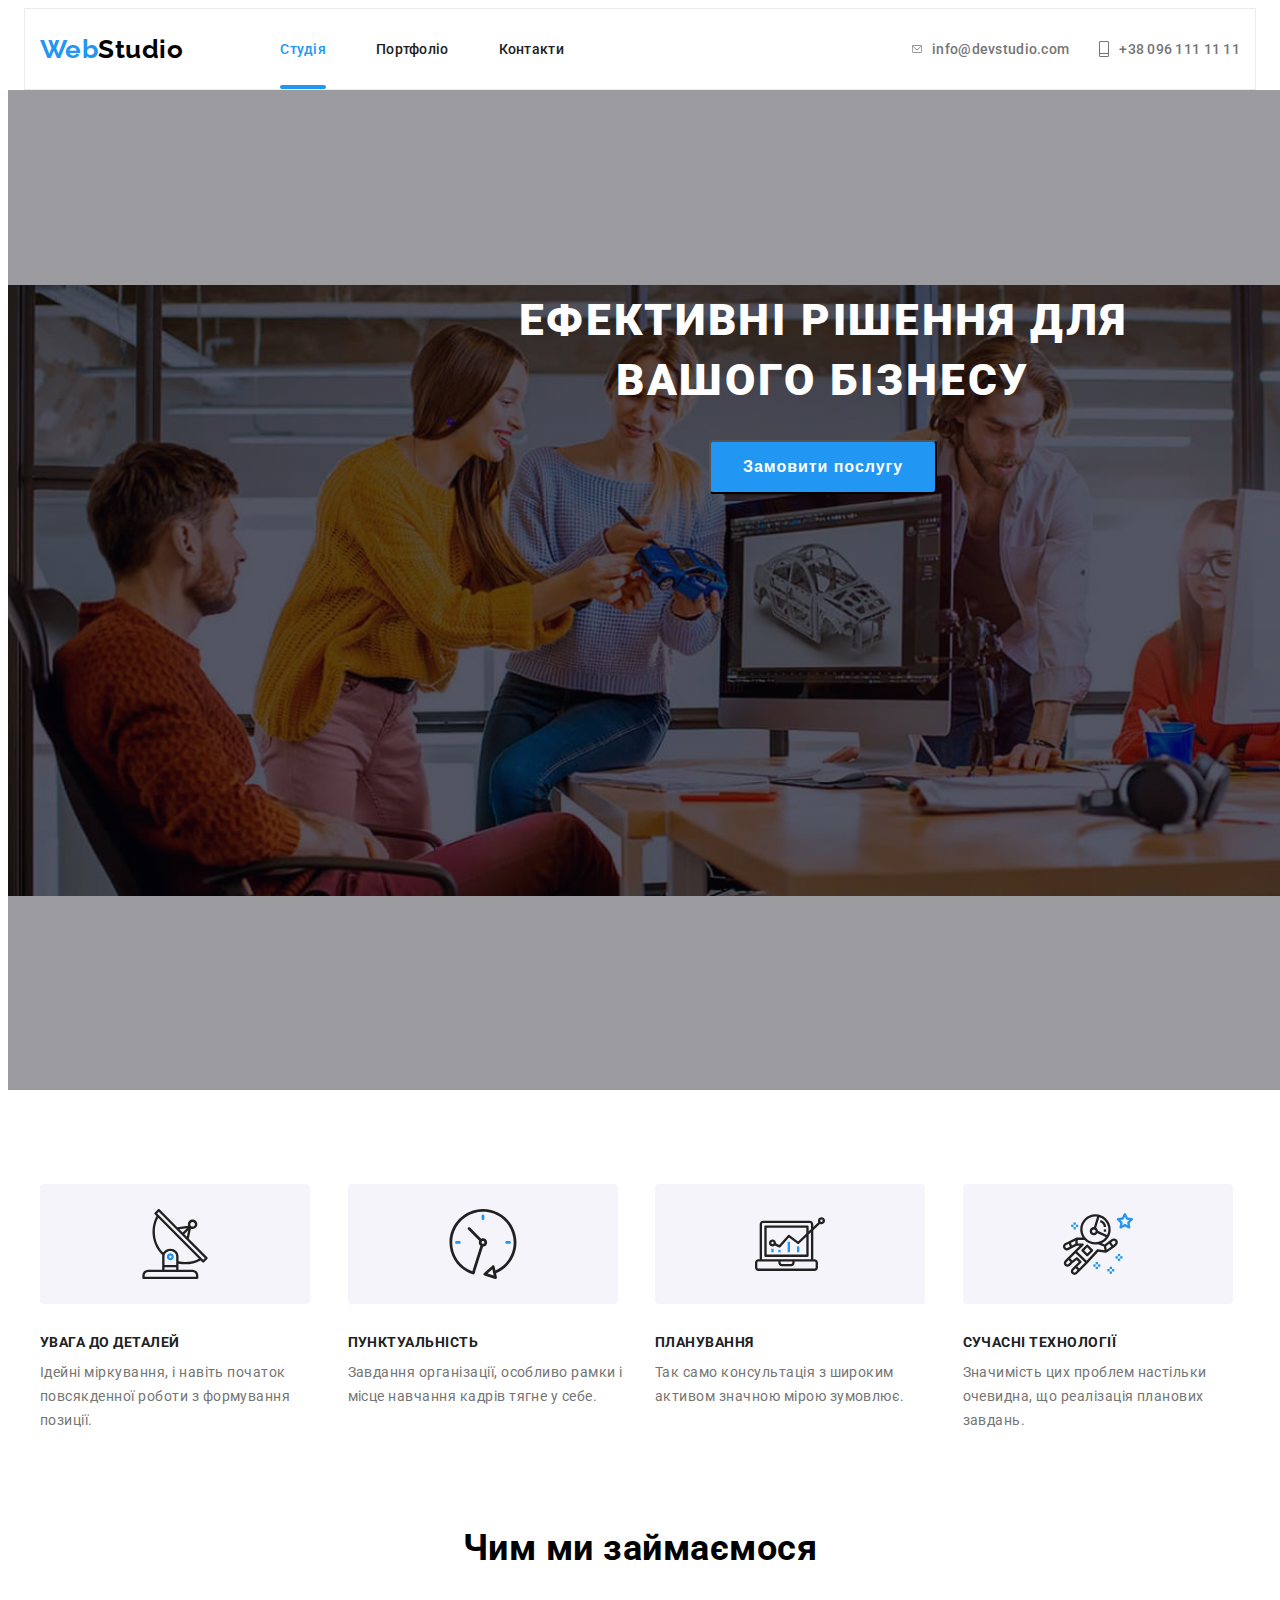
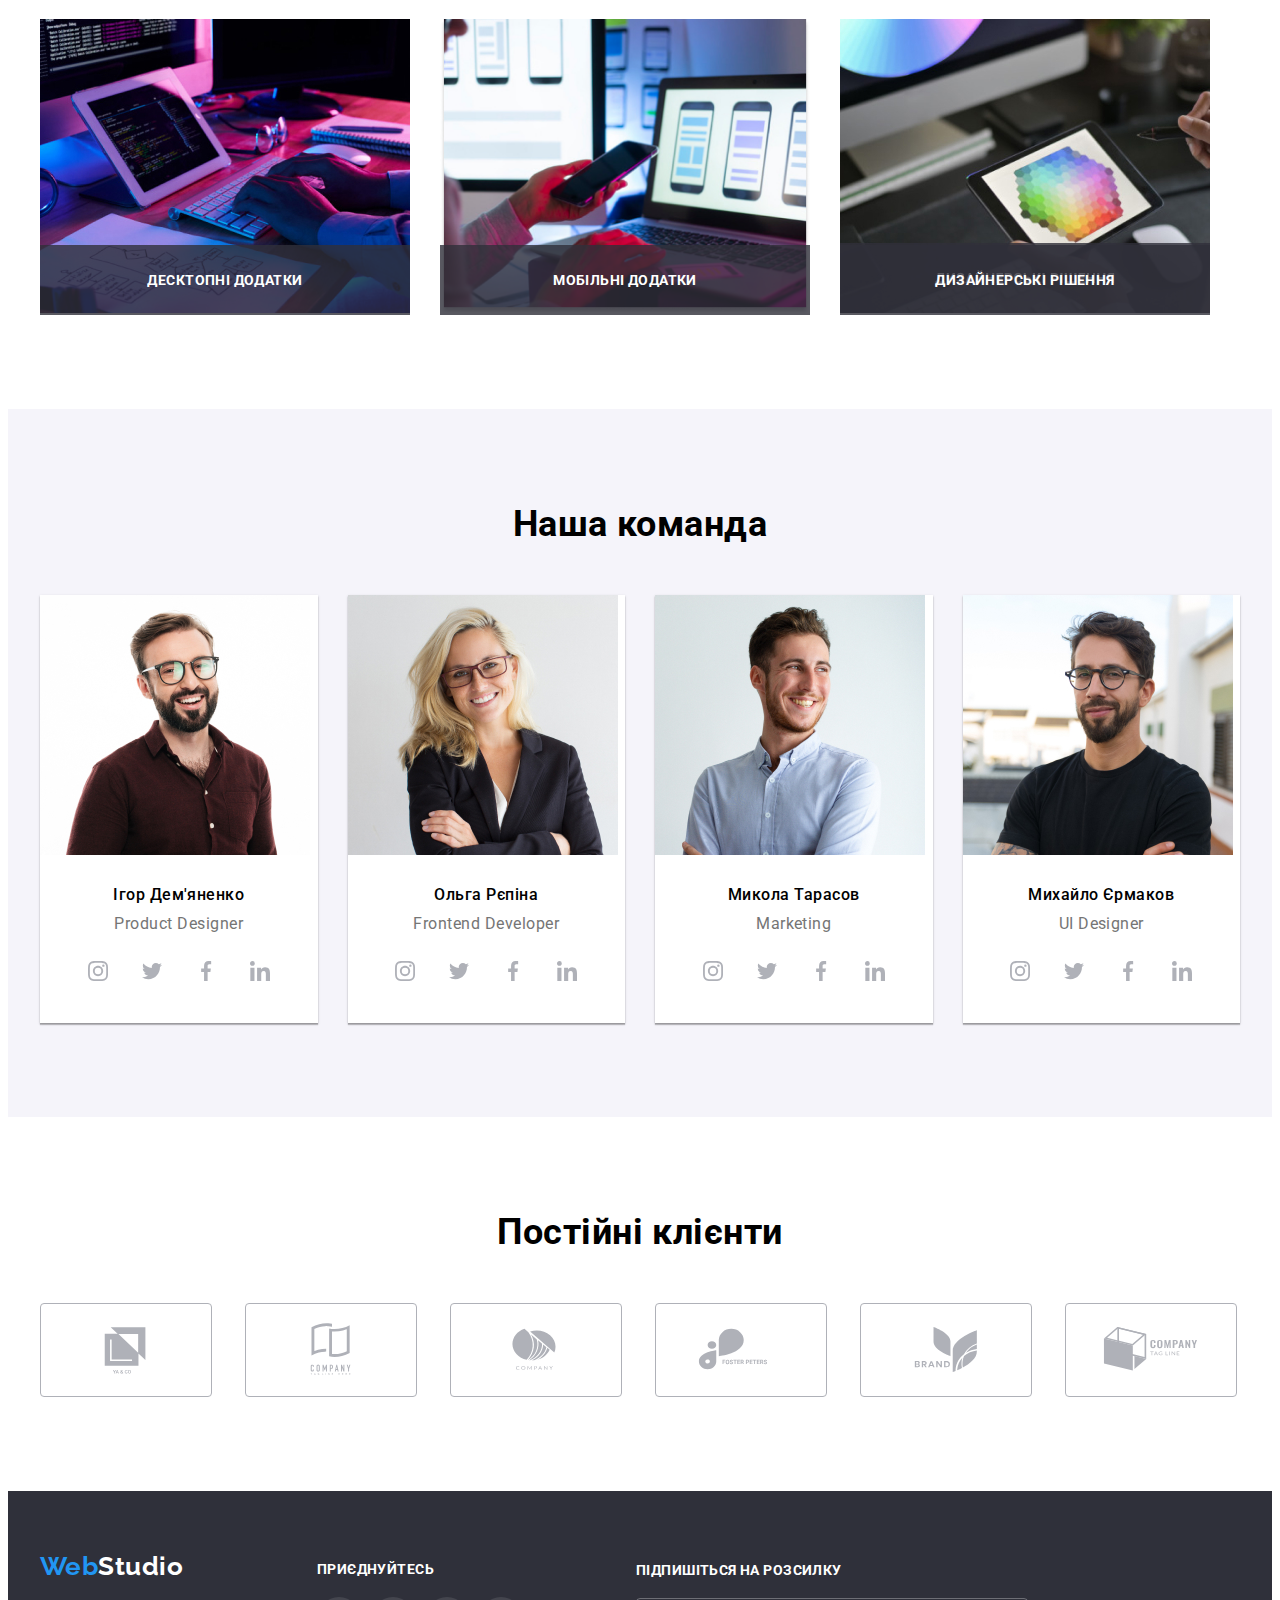
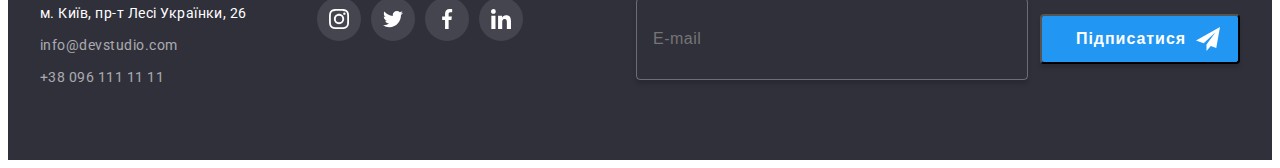
==== commit 7d49a078: "виправляєм помилки" ====
--- a/index.html
+++ b/index.html
@@ -31,21 +31,9 @@
           <a class="header__logo" href="/"
             >Web<span class="header__logo-color">Studio</span></a
           >
-
-          <!-- випадаюче меню -->
-
-          <button
-            type="button "
-            class="header__button is-open"
-            aria-expanded="false"
-            aria-controls="menu-conteiner"
-            data-menu-button
-          >
-            <svg width="40px" height="40px" aria-label="кнопка меню">
-              <use
-                class="icon-close"
-                href="./images/sprite.svg#icon-close_40px"
-              ></use>
+          <!-- кнопка відкриття мобільного вікна -->
+          <button class="menu__open" data-menu-open>
+            <svg width="40px" height="40px">
               <use
                 class="icon-menu"
                 href="./images/sprite.svg#icon-menu_40px"
@@ -53,42 +41,6 @@
             </svg>
           </button>
 
-          <!--  -->
-          <div class="menu__conteiner" id="menu-conteiner" data-menu>
-            <div>
-              <ul class="menu__list">
-                <li class="menu__title">
-                  <a class="menu__link menu__focus current" href="">Студія</a>
-                </li>
-                <li class="menu__title">
-                  <a class="menu__link menu__focus" href="">Портфоліо</a>
-                </li>
-                <li class="menu__title">
-                  <a class="menu__link menu__focus" href="">Контакти</a>
-                </li>
-              </ul>
-            </div>
-            <div class="menu__conteiner-contakt">
-              <ul>
-                <li class="">
-                  <a class="menu__tel menu__focus" href="">+38 096 111 11 11</a>
-                </li>
-                <li class="menu__contakt">
-                  <a class="menu__mail menu__focus" href=""
-                    >info@devstudio.com</a
-                  >
-                </li>
-              </ul>
-
-              <ul class="menu__conteiner-social">
-                <li class="menu-social">Instagram</li>
-                <li class="menu-social">Twitter</li>
-                <li class="menu-social">Facebook</li>
-                <li class="menu-social">LinkedIn</li>
-              </ul>
-            </div>
-          </div>
-
           <!-- навігація -->
           <ul class="header__nav">
             <li class="header__item-nav">
@@ -107,7 +59,7 @@
         <ul class="header__kontact-nav">
           <li class="">
             <a
-              class="header__link header__kontact"
+              class="header__lin header__kontact"
               href="mailto:info@devstudio.com"
             >
               <svg class="header__icon" width="10">
@@ -117,7 +69,7 @@
             >
           </li>
           <li class="header__item">
-            <a class="header__link header__kontact" href="tel:+380961111111">
+            <a class="header__lin header__kontact" href="tel:+380961111111">
               <svg class="header__icon" width="10">
                 <use href="./images/sprite.svg#icon-Vector"></use>
               </svg>
@@ -125,6 +77,51 @@
             >
           </li>
         </ul>
+      </div>
+
+      <!-- мобільне меню -->
+      <!--btn menu  -->
+      <div class="menu__mob is-hidden" data-menu>
+        <div>
+          <button class="menu__close" data-menu-close>
+            <svg width="40px" height="40px">
+              <use
+                class="icon-close"
+                href="./images/sprite.svg#icon-close_40px"
+              ></use>
+            </svg>
+          </button>
+          <!--mob menu  -->
+          <ul class="menu__list">
+            <li class="menu__title">
+              <a class="menu__link menu__focus current" href="">Студія</a>
+            </li>
+            <li class="menu__title">
+              <a class="menu__link menu__focus" href="">Портфоліо</a>
+            </li>
+            <li class="menu__title">
+              <a class="menu__link menu__focus" href="">Контакти</a>
+            </li>
+          </ul>
+        </div>
+
+        <div class="menu__conteiner-contakt">
+          <ul>
+            <li class="">
+              <a class="menu__tel menu__focus" href="">+38 096 111 11 11</a>
+            </li>
+            <li class="menu__contakt">
+              <a class="menu__mail menu__focus" href="">info@devstudio.com</a>
+            </li>
+          </ul>
+
+          <ul class="menu__conteiner-social">
+            <li class="menu-social">Instagram</li>
+            <li class="menu-social">Twitter</li>
+            <li class="menu-social">Facebook</li>
+            <li class="menu-social">LinkedIn</li>
+          </ul>
+        </div>
       </div>
     </header>
 
--- a/css/main.min.css
+++ b/css/main.min.css
@@ -1 +1 @@
-:root{--main-font: "Roboto", sans-serif;--secondary-font: "Raleway", sans-serif;--primary-color: #212121;--accent-color: #2196f3;--white-col: #ffffff;--gray-col: #757575}body{font-family:var(--main-font);background-color:var(--white-col);letter-spacing:.03em}.container{padding-left:15px;padding-right:15px;margin-left:auto;margin-right:auto}@media screen and (min-width: 480px){.container{width:480px;padding-top:60px;padding-bottom:60px}}@media screen and (min-width: 768px){.container{width:768px;padding-top:60px;padding-bottom:60px}}@media screen and (min-width: 1200px){.container{width:1200px;padding-top:94px;padding-bottom:94px}}h1,h2,h3,h4,p{margin:0}img{display:block}ul{margin:0;padding:0;list-style:none}.header__logo{margin-right:90px;font-family:var(--secondary-font);font-weight:700;font-size:26px;color:var(--accent-color);text-decoration:none;outline:none}.header__logo-color{color:#000}.footer__logo{font-family:var(--secondary-font);font-weight:700;font-size:26px;color:var(--accent-color);text-decoration:none;outline:none}.footer__studio{color:var(--white-col)}.backdrop{position:fixed;z-index:1;top:0;left:0;width:100%;height:100%;background-color:rgba(0,0,0,.3);opacity:1;-webkit-transition:opacity 250ms cubic-bezier(0.4, 0, 0.2, 1),visibility 250ms cubic-bezier(0.4, 0, 0.2, 1);transition:opacity 250ms cubic-bezier(0.4, 0, 0.2, 1),visibility 250ms cubic-bezier(0.4, 0, 0.2, 1);overflow-y:scroll}.backdrop.is-hidden{opacity:0;visibility:hidden;pointer-events:none}.backdrop.is-hidden .modal-wrapper{-webkit-transform:translate(-50%, -50%) scale(0, 6);transform:translate(-50%, -50%) scale(0, 6)}.modal-wrapper{position:absolute;top:50%;left:50%;width:528px;height:581px;-webkit-transform:translate(-50%, -50%) scale(1);transform:translate(-50%, -50%) scale(1);-webkit-transition:-webkit-transform 250ms cubic-bezier(0.4, 0, 0.2, 1);transition:-webkit-transform 250ms cubic-bezier(0.4, 0, 0.2, 1);transition:transform 250ms cubic-bezier(0.4, 0, 0.2, 1);transition:transform 250ms cubic-bezier(0.4, 0, 0.2, 1), -webkit-transform 250ms cubic-bezier(0.4, 0, 0.2, 1);-webkit-box-shadow:0 2px 1px 0 rgba(0,0,0,.2),0 1px 1px 0 rgba(0,0,0,.14),0 1px 3px 0 rgba(0,0,0,.12);box-shadow:0 2px 1px 0 rgba(0,0,0,.2),0 1px 1px 0 rgba(0,0,0,.14),0 1px 3px 0 rgba(0,0,0,.12);background-color:var(--white-col);border-radius:4px;padding:40px}@media screen and (max-width: 1200px){.modal-wrapper{width:450px;height:609px}}.modal-btn{position:absolute;top:10px;right:10px;width:30px;height:30px;background-size:contain;background-origin:border-box;border-radius:50%;display:-webkit-box;display:-ms-flexbox;display:flex;-webkit-box-align:center;-ms-flex-align:center;align-items:center;-webkit-box-pack:center;-ms-flex-pack:center;justify-content:center;padding:0px;border-color:rgba(0,0,0,.1);background-color:var(--white-col);cursor:pointer;outline:rgba(0,0,0,0)}.modal-btn-icon{width:18px;height:18px;fill:#000;-webkit-transition:fill 250ms cubic-bezier(0.4, 0, 0.2, 1);transition:fill 250ms cubic-bezier(0.4, 0, 0.2, 1)}.modal-btn:hover .modal-btn-icon,.modal-btn:focus .modal-btn-icon{fill:var(--accent-color)}.modal-title{display:block;font-weight:700;font-size:20px;letter-spacing:.03em;text-align:center;color:#212121;margin-bottom:12px}.form-modal-group{position:relative;display:block;margin-bottom:10px}.form-modal-label{display:block;text-align:left;margin-bottom:4px;font-size:12px;letter-spacing:.01em;color:var(--gray-col)}.form-modal-input{border:1px solid rgba(33,33,33,.2);border-radius:4px;height:40px;width:100%;padding:5px 5px 5px 32px;-webkit-transition:border 250ms cubic-bezier(0.4, 0, 0.2, 1);transition:border 250ms cubic-bezier(0.4, 0, 0.2, 1)}.form-modal-input:focus,.form-modal-text:focus{border:solid 1px var(--accent-color);outline:none}.form-modal-input:hover,.form-modal-text:hover{border:1px solid var(--accent-color)}.form-modal-group:hover .form-modal-icon{fill:var(--accent-color)}.form-modal-input:focus+.form-modal-icon{fill:var(--accent-color)}.form-modal-text{display:block;width:100%;height:120px;border:1px solid rgba(33,33,33,.2);border-radius:1px;resize:none;padding:12px 16px 12px 16px;font-size:12px;letter-spacing:.01em;-webkit-transition:border 250ms cubic-bezier(0.4, 0, 0.2, 1);transition:border 250ms cubic-bezier(0.4, 0, 0.2, 1);outline:none}.form-modal-icon{position:absolute;left:12px;bottom:11px;-webkit-transition:fill 250ms cubic-bezier(0.4, 0, 0.2, 1);transition:fill 250ms cubic-bezier(0.4, 0, 0.2, 1)}.form-polisu-grup{display:-webkit-box;display:-ms-flexbox;display:flex;-webkit-box-align:center;-ms-flex-align:center;align-items:center;-webkit-box-pack:center;-ms-flex-pack:center;justify-content:center;margin-top:20px}.polise-private{font-size:14px;line-height:1.71429;letter-spacing:.03em;color:var(--gray-col);margin-left:9px}@media screen and (max-width: 1200px){.polise-private{font-size:12px}}.polise-private-contract{text-decoration:underline;-webkit-text-decoration-skip-ink:none;text-decoration-skip-ink:none;color:var(--accent-color)}.custom-checkbox{width:16px;height:15px;left:0px;display:-webkit-box;display:-ms-flexbox;display:flex;-webkit-box-align:center;-ms-flex-align:center;align-items:center;-webkit-box-pack:center;-ms-flex-pack:center;justify-content:center;border-radius:1px;border:1px solid var(--primary-color);-webkit-transition:border 250ms cubic-bezier(0.4, 0, 0.2, 1),background-color 250ms cubic-bezier(0.4, 0, 0.2, 1);transition:border 250ms cubic-bezier(0.4, 0, 0.2, 1),background-color 250ms cubic-bezier(0.4, 0, 0.2, 1)}.form-polisu-grup:hover .custom-checkbox{border:1px solid var(--accent-color)}.form-polisu-grup:focus-within .custom-checkbox{border:1px solid var(--accent-color)}.checkbox:checked+.custom-checkbox{background-color:var(--accent-color);background-size:contain;border-color:var(--accent-color);background-origin:border-box}.custom-checbocs-icon{opacity:0;-webkit-transition:opacity 250ms cubic-bezier(0.4, 0, 0.2, 1);transition:opacity 250ms cubic-bezier(0.4, 0, 0.2, 1)}.checkbox:checked+.custom-checkbox .custom-checbocs-icon{opacity:1}.visually-hidden{position:absolute;width:1px;height:1px;margin:-1px;border:0;padding:0;clip:rect(0 0 0 0);overflow:hidden}.send-btn{border-radius:4px;width:200px;height:50px;-webkit-box-shadow:0 4px 4px 0 rgba(0,0,0,.15);box-shadow:0 4px 4px 0 rgba(0,0,0,.15);background:var(--accent-color);font-weight:700;font-size:16px;line-height:1.875;letter-spacing:.06em;text-align:center;margin-top:30px;color:var(--white-col);cursor:pointer;border:rgba(0,0,0,0);-webkit-transition:background-color 250ms cubic-bezier(0.4, 0, 0.2, 1);transition:background-color 250ms cubic-bezier(0.4, 0, 0.2, 1)}.send-btn:hover,.send-btn:focus{background-color:#188ce8;outline:rgba(0,0,0,0)}.socials{display:-webkit-box;display:-ms-flexbox;display:flex;-webkit-box-pack:center;-ms-flex-pack:center;justify-content:center;-webkit-box-align:center;-ms-flex-align:center;align-items:center}.socials-link{display:-webkit-box;display:-ms-flexbox;display:flex;-webkit-box-align:center;-ms-flex-align:center;align-items:center;-webkit-box-pack:center;-ms-flex-pack:center;justify-content:center;width:44px;height:44px;background-color:var(--white-col);border-radius:50%;-webkit-transition:background-color 250ms cubic-bezier(0.4, 0, 0.2, 1);transition:background-color 250ms cubic-bezier(0.4, 0, 0.2, 1)}.socials-link:hover,.socials-link:focus{background-color:var(--accent-color);outline:none}.social-icon{fill:#afb1b8;-webkit-transition:fill 250ms cubic-bezier(0.4, 0, 0.2, 1);transition:fill 250ms cubic-bezier(0.4, 0, 0.2, 1)}.socials-link:hover .social-icon,.socials-link:focus .social-icon{fill:var(--white-col)}.socials-item:not(:last-child){margin-right:10px}.footikon{fill:var(--white-col)}@media screen and (min-width: 480px)and (max-width: 767px){.header .container{position:relative;padding-top:16px;padding-bottom:16px}.header__main-nav{display:-webkit-box;display:-ms-flexbox;display:flex;-webkit-box-pack:justify;-ms-flex-pack:justify;justify-content:space-between;-webkit-box-align:center;-ms-flex-align:center;align-items:center}.header__button{display:-webkit-inline-box;display:-ms-inline-flexbox;display:inline-flex;margin:0px;padding:0px;border:none;background-color:rgba(0,0,0,0);-webkit-transition:fill 250ms cubic-bezier(0.4, 0, 0.2, 1);transition:fill 250ms cubic-bezier(0.4, 0, 0.2, 1)}.header__button .icon-menu{display:none}.header__button.is-open .icon-menu{display:block}.header__button.is-open .icon-close{display:none}.menu__conteiner{display:none;position:absolute;top:100%;left:0;width:100%;max-width:480px;height:796px;padding:48px 84px 48px 40px;-webkit-box-shadow:0 1px 3px 0 rgba(0,0,0,.16),0 2px 4px 0 rgba(0,0,0,.08),0 4px 8px 0 rgba(0,0,0,.04);box-shadow:0 1px 3px 0 rgba(0,0,0,.16),0 2px 4px 0 rgba(0,0,0,.08),0 4px 8px 0 rgba(0,0,0,.04);background:#fff}.menu__conteiner.is-open{display:block}.header__nav,.header__kontact-nav{display:none}.menu__link{font-weight:500;font-size:40px;letter-spacing:.02em;text-decoration:none;color:#212121}.menu__conteiner-contakt{margin-top:300px}.menu__title{margin-bottom:35px}.menu__title:last-child{margin-bottom:0px}.menu__contakt{margin-top:32px}.menu__tel{font-weight:500;font-size:34px;letter-spacing:.02em;color:#757575;text-decoration:none;margin:0px}.menu__mail{font-weight:500;font-size:24px;letter-spacing:.02em;text-decoration:none;color:#757575;margin:0px}.menu__conteiner-social{display:-webkit-box;display:-ms-flexbox;display:flex;margin-top:64px}.menu-social{font-weight:500;font-size:18px;line-height:1.22222;letter-spacing:.02em;color:#2196f3;margin-right:20px}.menu-social:last-child{margin-right:0px}.menu__focus{-webkit-transition:color 250ms cubic-bezier(0.4, 0, 0.2, 1);transition:color 250ms cubic-bezier(0.4, 0, 0.2, 1)}.menu__focus:hover,.menu__focus:focus{color:#2196f3}.menu__focus.current{color:#2196f3}}@media screen and (min-width: 768px){.header__button,.menu__conteiner{display:none}.header .container{padding-top:0px;padding-bottom:0px;display:-webkit-box;display:-ms-flexbox;display:flex;-webkit-box-align:center;-ms-flex-align:center;align-items:center;-webkit-box-pack:justify;-ms-flex-pack:justify;justify-content:space-between}.header__logo{margin-right:97px}.header__main-nav{display:-webkit-box;display:-ms-flexbox;display:flex;-webkit-box-align:center;-ms-flex-align:center;align-items:center}.header__nav{display:-webkit-box;display:-ms-flexbox;display:flex;-webkit-box-align:center;-ms-flex-align:center;align-items:center;margin-right:96px}.header__link{display:-webkit-box;display:-ms-flexbox;display:flex;position:relative;text-decoration:none;outline:rgba(0,0,0,0);padding-top:26px;padding-bottom:26px;margin:0px;font-weight:500;font-size:12px;letter-spacing:.02em;color:#757575;-webkit-transition:color 250ms cubic-bezier(0.4, 0, 0.2, 1);transition:color 250ms cubic-bezier(0.4, 0, 0.2, 1)}.header__kontact{padding:0px;margin:0px}.header__item{margin-top:10px}.header__item-nav{margin-right:50px;padding:0px}.header__item-nav:last-child{margin-right:0px}.header__icon{display:block;width:10px;height:16px;margin-right:8px;padding:0px;fill:currentColor}}@media screen and (min-width: 1200px){.header{border-color:1px solid #ececec}.heder__container{display:-webkit-box;display:-ms-flexbox;display:flex;-webkit-box-align:center;-ms-flex-align:center;align-items:center}.header__main-nav{display:-webkit-box;display:-ms-flexbox;display:flex;-webkit-box-align:center;-ms-flex-align:center;align-items:center}.header__nav{display:-webkit-box;display:-ms-flexbox;display:flex;-webkit-box-align:center;-ms-flex-align:center;align-items:center}.header__item-nav{margin-right:50px}.header__item:last-child{margin-right:0px}.header__kontact-nav{margin-left:auto;display:-webkit-box;display:-ms-flexbox;display:flex;-webkit-box-align:center;-ms-flex-align:center;align-items:center}.header__item{margin-top:0px;margin-left:30px}.header__kontact{-webkit-box-align:center;-ms-flex-align:center;align-items:center;padding-top:32px;padding-bottom:32px;color:var(--gray-col);-webkit-transition:color 250ms cubic-bezier(0.4, 0, 0.2, 1);transition:color 250ms cubic-bezier(0.4, 0, 0.2, 1)}.header__icon{width:10px;height:16px;margin-right:10px;fill:currentColor}.header__link{display:-webkit-box;display:-ms-flexbox;display:flex;-webkit-box-align:center;-ms-flex-align:center;align-items:center;font-weight:500;font-size:14px;letter-spacing:.02em;color:var(--primary-color);-webkit-transition:color 250ms cubic-bezier(0.4, 0, 0.2, 1);transition:color 250ms cubic-bezier(0.4, 0, 0.2, 1);position:relative;text-decoration:none;outline:none;padding-top:32px;padding-bottom:32px}}.header__link::after{content:"";display:block;width:100%;height:4px;position:absolute;left:0px;bottom:0px;border-radius:2px}.header__link:hover,.header__link:focus{color:var(--accent-color)}.header__link.current::after{background-color:var(--accent-color)}.header__link.current{color:var(--accent-color)}.header__button:focus{fill:#2196f3;outline:rgba(0,0,0,0)}@media screen and (min-width: 480px){.hero .container{width:480px;height:400px;padding-top:118px;padding-bottom:118px;text-align:center;min-width:480px;margin-left:auto;margin-right:auto;background-image:-webkit-gradient(linear, left top, left bottom, from(rgba(5, 6, 15, 0.4)), to(rgba(5, 6, 15, 0.4))),url(../images/hero-mob.png);background-image:linear-gradient(rgba(5, 6, 15, 0.4), rgba(5, 6, 15, 0.4)),url(../images/hero-mob.png);background-size:480px 400px}}@media screen and (min-width: 480px)and (min-device-pixel-ratio: 2),screen and (min-width: 480px)and (-webkit-min-device-pixel-ratio: 2),screen and (min-width: 480px)and (min-resolution: 192dpi),screen and (min-width: 480px)and (min-resolution: 2dppx){.hero .container .hero .container{background-image:-webkit-gradient(linear, left top, left bottom, from(rgba(5, 6, 15, 0.4)), to(rgba(5, 6, 15, 0.4))),url(../images/hero-mob-img@2x.png);background-image:linear-gradient(rgba(5, 6, 15, 0.4), rgba(5, 6, 15, 0.4)),url(../images/hero-mob-img@2x.png)}}@media screen and (min-width: 480px){.hero__title{font-size:26px;line-height:1.61538;letter-spacing:.06em;text-transform:uppercase;text-align:center;margin-bottom:30px;margin-left:auto;margin-right:auto;color:#fff}.hero__main-btn{padding:10px 24px}}@media screen and (min-width: 768px){.hero .container{width:768px;height:400px;background-image:-webkit-gradient(linear, left top, left bottom, from(rgba(5, 6, 15, 0.4)), to(rgba(5, 6, 15, 0.4))),url(../images/hero-tabl.jpg);background-image:linear-gradient(rgba(5, 6, 15, 0.4), rgba(5, 6, 15, 0.4)),url(../images/hero-tabl.jpg);background-size:768px 400px}}@media screen and (min-width: 768px)and (min-device-pixel-ratio: 2),screen and (min-width: 768px)and (-webkit-min-device-pixel-ratio: 2),screen and (min-width: 768px)and (min-resolution: 192dpi),screen and (min-width: 768px)and (min-resolution: 2dppx){.hero .container .hero .container{background-image:url(../images/hero-tabl@2x.jpg),-webkit-gradient(linear, left top, left bottom, from(rgba(5, 6, 15, 0.4)), to(rgba(5, 6, 15, 0.4)));background-image:url(../images/hero-tabl@2x.jpg),linear-gradient(rgba(5, 6, 15, 0.4), rgba(5, 6, 15, 0.4))}}@media screen and (min-width: 768px){.hero__title{font-weight:900;font-size:44px;line-height:1.36364;letter-spacing:.06em;text-transform:uppercase;margin-bottom:30px;width:626px;margin-left:auto;margin-right:auto;color:var(--white-col)}}@media screen and (min-width: 1200px){.hero .container{width:1600px;height:600px;background-repeat:no-repeat;background-position:center;background-size:contain;text-align:center;padding-top:200px;padding-bottom:200px;margin-left:auto;margin-right:auto;background-image:-webkit-gradient(linear, left top, left bottom, from(rgba(5, 6, 15, 0.4)), to(rgba(5, 6, 15, 0.4))),url(../images/hero-desktop.jpg);background-image:linear-gradient(rgba(5, 6, 15, 0.4), rgba(5, 6, 15, 0.4)),url(../images/hero-desktop.jpg)}}@media screen and (min-width: 1200px)and (min-device-pixel-ratio: 2),screen and (min-width: 1200px)and (-webkit-min-device-pixel-ratio: 2),screen and (min-width: 1200px)and (min-resolution: 192dpi),screen and (min-width: 1200px)and (min-resolution: 2dppx){.hero .container{width:1600px;height:600px;background-repeat:no-repeat;background-position:center;background-size:contain;text-align:center;padding-top:200px;padding-bottom:200px;margin-left:auto;margin-right:auto;background-image:-webkit-gradient(linear, left top, left bottom, from(rgba(5, 6, 15, 0.4)), to(rgba(5, 6, 15, 0.4))),url(../images/hero-desktop@2x.jpg);background-image:linear-gradient(rgba(5, 6, 15, 0.4), rgba(5, 6, 15, 0.4)),url(../images/hero-desktop@2x.jpg)}}@media screen and (min-width: 1200px){.hero__title{font-weight:900;font-size:44px;line-height:1.36364;letter-spacing:.06em;text-transform:uppercase;margin-bottom:30px;width:626px;margin-left:auto;margin-right:auto;color:var(--white-col)}}.hero__main-btn{border-radius:4px;padding:10px 32px;font-weight:700;font-size:16px;line-height:1.875;letter-spacing:.06em;color:var(--white-col);background-color:var(--accent-color);cursor:pointer;-webkit-transition:background-color 250ms cubic-bezier(0.4, 0, 0.2, 1);transition:background-color 250ms cubic-bezier(0.4, 0, 0.2, 1)}.hero__main-btn:hover,.hero__main-btn:focus{background-color:#188ce8}@media screen and (min-width: 768px){.features__list{display:-webkit-box;display:-ms-flexbox;display:flex;-ms-flex-wrap:wrap;flex-wrap:wrap;margin:-15px}}@media screen and (min-width: 768px){.features__post{width:calc((100% - 60px)/2);margin:15px}}@media screen and (min-width: 1200px){.features__post{width:calc((100% - 120px)/4);margin:15px}}@media screen and (max-width: 767px){.features__post:not(:last-child){margin-bottom:30px}}.features__title{margin-top:0px;margin-bottom:10px;font-weight:700;font-size:14px;text-transform:uppercase}.features__text{font-size:14px;line-height:1.71429;color:var(--gray-col)}.features__icon{display:-webkit-box;display:-ms-flexbox;display:flex;-webkit-box-pack:center;-ms-flex-pack:center;justify-content:center;-webkit-box-align:center;-ms-flex-align:center;align-items:center;background:#f5f4fa;border-radius:4px;margin-bottom:30px}.features__icon-images{width:70px;height:70px;margin:0px}@media screen and (max-width: 1200px){.works{display:none}}.ourwork{display:-webkit-box;display:-ms-flexbox;display:flex;list-style:none}.works .section-heading{font-weight:700;font-size:36px;text-align:center;margin-bottom:50px}.img{position:relative;margin-right:30px}.img-text{width:370px;height:70px;left:0px;bottom:0px;position:absolute;display:-webkit-box;display:-ms-flexbox;display:flex;-webkit-box-align:center;-ms-flex-align:center;align-items:center;-webkit-box-pack:center;-ms-flex-pack:center;justify-content:center;text-transform:uppercase;padding:0px;margin:0px;font-weight:700;font-size:14px;letter-spacing:.03em;color:var(--white-col);background:rgba(47,48,58,.8)}.team{background:#f5f4fa}@media screen and (min-width: 768px){.our-team{display:-webkit-box;display:-ms-flexbox;display:flex;-ms-flex-wrap:wrap;flex-wrap:wrap;margin:-15px}}.img-team{-webkit-box-shadow:0 2px 1px 0 rgba(0,0,0,.2),0 1px 1px 0 rgba(0,0,0,.14),0 1px 3px 0 rgba(0,0,0,.12);box-shadow:0 2px 1px 0 rgba(0,0,0,.2),0 1px 1px 0 rgba(0,0,0,.14),0 1px 3px 0 rgba(0,0,0,.12);background:var(--white-col)}@media screen and (min-width: 480px){.img-team .our-foto{width:450px}}@media screen and (min-width: 768px){.img-team{width:calc((100% - 60px)/2);margin:15px}.img-team .our-foto{width:354px}}@media screen and (min-width: 1200px){.img-team{width:calc((100% - 120px)/4);margin:15px}.img-team .our-foto{width:270px}}@media screen and (max-width: 767px){.img-team:not(:last-child){margin-bottom:30px}}.section-headline{font-weight:700;font-size:36px;text-align:center;margin-bottom:50px}.name{margin-bottom:10px;font-weight:500;font-size:16px;text-align:center}.work{font-size:16px;color:var(--gray-col);text-align:center;margin-bottom:16px}.name-work{padding-top:30px;padding-bottom:30px}@media screen and (min-width: 480px){.client{display:-webkit-box;display:-ms-flexbox;display:flex;-ms-flex-wrap:wrap;flex-wrap:wrap;margin:-15px}}@media screen and (min-width: 480px){.client-item{width:calc((100% - 60px)/2);margin:15px}.client-item .client-link{width:210px}}@media screen and (min-width: 768px){.client-item{width:calc((100% - 90px)/3);margin:15px}.client-item .client-link{width:226px}}@media screen and (min-width: 1200px){.client-item{width:calc((100% - 180px)/6);margin:15px}.client-item .client-link{width:170px}}.client-link{display:-webkit-box;display:-ms-flexbox;display:flex;-webkit-box-align:center;-ms-flex-align:center;align-items:center;-webkit-box-pack:center;-ms-flex-pack:center;justify-content:center;border:1px solid #afb1b8;border-radius:4px;width:170px;height:92px;-webkit-transition:border 250ms cubic-bezier(0.4, 0, 0.2, 1);transition:border 250ms cubic-bezier(0.4, 0, 0.2, 1)}.client-link:hover,.client-link:focus{border-color:var(--accent-color);outline:none}.client-link:hover .client-icon,.client-link:focus .client-icon{fill:var(--accent-color)}.client-icon{fill:#afb1b8;-webkit-transition:fill 250ms cubic-bezier(0.4, 0, 0.2, 1);transition:fill 250ms cubic-bezier(0.4, 0, 0.2, 1)}.footer__main{background:#2f303a}@media screen and (min-width: 480px){.footer__container{display:block;text-align:center}.footer__logo{display:block;margin-bottom:20px}.fut__mail{margin-top:8px;margin-bottom:8px}.footer__address,.footer-icon{margin-bottom:60px}.form-footer-email{margin-bottom:20px;width:450px}.form-fild{display:block}.footer-btn-form{margin:auto}}@media screen and (min-width: 768px){.buter{display:-webkit-box;display:-ms-flexbox;display:flex}.footer__item,.footer-icon{margin-left:auto;margin-right:auto}.form-fild{display:block}.footer-btn-form{display:-webkit-box;display:-ms-flexbox;display:flex;margin:auto}}@media screen and (min-width: 1200px){.footer__container{display:-webkit-box;display:-ms-flexbox;display:flex;-webkit-box-align:baseline;-ms-flex-align:baseline;align-items:baseline;text-align:left}.buter{display:-webkit-box;display:-ms-flexbox;display:flex}.footer__address{margin:0px}.form-futer-box{display:block;margin-left:auto}.footer-icon{display:block;margin-left:70px;margin-top:10px;margin-bottom:0px}.form-fild{display:-webkit-box;display:-ms-flexbox;display:flex;-webkit-box-align:baseline;-ms-flex-align:baseline;align-items:baseline;margin:0px}.form-footer-email{width:358px;margin-right:12px}.footer-btn-form{margin:0px}}.fut__adres{font-style:normal;font-size:14px;line-height:1.71429;color:var(--white-col)}.futer{font-family:var(--main-font);font-style:normal;font-size:14px;line-height:1.71429;color:rgba(255,255,255,.6);-webkit-transition:color 250ms cubic-bezier(0.4, 0, 0.2, 1);transition:color 250ms cubic-bezier(0.4, 0, 0.2, 1);text-decoration:none}.futer:hover,.futer:focus{color:var(--white-col);outline:none}.footer-social{font-weight:700;font-size:14px;letter-spacing:.03em;text-transform:uppercase;color:var(--white-col);margin-bottom:20px}.socials-link{background-color:rgba(255,255,255,.1)}.form-footer-email{border:1px solid rgba(255,255,255,.3);border-radius:4px;height:50px;-webkit-box-shadow:0 4px 4px 0 rgba(0,0,0,.15);box-shadow:0 4px 4px 0 rgba(0,0,0,.15);background:rgba(33,150,243,0);padding:15px 16px;font-size:16px;line-height:1.25;letter-spacing:.03em;color:rgba(255,255,255,.6);outline:rgba(0,0,0,0)}.footer-btn-form{display:-webkit-box;display:-ms-flexbox;display:flex;text-align:center;-webkit-box-align:center;-ms-flex-align:center;align-items:center;border-radius:4px;width:200px;height:50px;-webkit-box-shadow:0 4px 4px 0 rgba(0,0,0,.15);box-shadow:0 4px 4px 0 rgba(0,0,0,.15);background-color:var(--accent-color);color:var(--white-col);cursor:pointer;font-weight:700;font-size:16px;line-height:1.875;letter-spacing:.06em;-webkit-transition:background-color 250ms cubic-bezier(0.4, 0, 0.2, 1);transition:background-color 250ms cubic-bezier(0.4, 0, 0.2, 1)}.footer-btn-form:hover,.footer-btn-form:focus{background-color:#188ce8;outline:rgba(0,0,0,0)}.sing-up{margin-left:28px;margin-right:10px}.portfolio{padding-top:94px;padding-bottom:94px}.btn-projects{display:-webkit-box;display:-ms-flexbox;display:flex;-webkit-box-align:center;-ms-flex-align:center;align-items:center;-webkit-box-pack:center;-ms-flex-pack:center;justify-content:center;margin-bottom:50px;list-style:none}.btn-nav{font-weight:500;font-size:16px;line-height:1.625;color:var(--white-col);background-color:var(--accent-color);cursor:pointer;padding:6px 22px;border-radius:4px;border:none;outline:var(--accent-color);-webkit-transition:-webkit-box-shadow 250ms cubic-bezier(0.4, 0, 0.2, 1);transition:-webkit-box-shadow 250ms cubic-bezier(0.4, 0, 0.2, 1);transition:box-shadow 250ms cubic-bezier(0.4, 0, 0.2, 1);transition:box-shadow 250ms cubic-bezier(0.4, 0, 0.2, 1), -webkit-box-shadow 250ms cubic-bezier(0.4, 0, 0.2, 1)}.btn-nav:hover{-webkit-box-shadow:0 2px 2px 0 rgba(0,0,0,.12),0 1px 2px 0 rgba(0,0,0,.08),0 3px 1px 0 rgba(0,0,0,.1);box-shadow:0 2px 2px 0 rgba(0,0,0,.12),0 1px 2px 0 rgba(0,0,0,.08),0 3px 1px 0 rgba(0,0,0,.1)}.btn{font-weight:500;font-size:16px;line-height:1.625;cursor:pointer;padding:6px 22px;border-radius:4px;border:none;background-color:#f5f4fa;-webkit-transition:background-color 250ms cubic-bezier(0.4, 0, 0.2, 1),color 250ms cubic-bezier(0.4, 0, 0.2, 1),-webkit-box-shadow 250ms cubic-bezier(0.4, 0, 0.2, 1);transition:background-color 250ms cubic-bezier(0.4, 0, 0.2, 1),color 250ms cubic-bezier(0.4, 0, 0.2, 1),-webkit-box-shadow 250ms cubic-bezier(0.4, 0, 0.2, 1);transition:background-color 250ms cubic-bezier(0.4, 0, 0.2, 1),color 250ms cubic-bezier(0.4, 0, 0.2, 1),box-shadow 250ms cubic-bezier(0.4, 0, 0.2, 1);transition:background-color 250ms cubic-bezier(0.4, 0, 0.2, 1),color 250ms cubic-bezier(0.4, 0, 0.2, 1),box-shadow 250ms cubic-bezier(0.4, 0, 0.2, 1),-webkit-box-shadow 250ms cubic-bezier(0.4, 0, 0.2, 1)}.btn:hover,.btn:focus{color:var(--white-col);background-color:var(--accent-color);-webkit-box-shadow:0 2px 2px 0 rgba(0,0,0,.12),0 1px 2px 0 rgba(0,0,0,.08),0 3px 1px 0 rgba(0,0,0,.1);box-shadow:0 2px 2px 0 rgba(0,0,0,.12),0 1px 2px 0 rgba(0,0,0,.08),0 3px 1px 0 rgba(0,0,0,.1);outline:rgba(0,0,0,0)}.item-btn{margin-right:8px}.item-btn:last-child{margin-right:0px}.projects{display:-webkit-box;display:-ms-flexbox;display:flex;-ms-flex-wrap:wrap;flex-wrap:wrap;gap:30px}.proect{padding:20px 24px;border-right:1px solid #eee;border-bottom:1px solid #eee;border-left:1px solid #eee}.proect-title{margin-bottom:4px;font-weight:700;font-size:18px;line-height:2;letter-spacing:.06em;color:var(--primary-color)}.proect-txt{font-size:16px;line-height:1.875;color:var(--gray-col)}.project{display:inline-block;text-decoration:none;outline:rgba(0,0,0,0);-webkit-transition:-webkit-box-shadow 250ms cubic-bezier(0.4, 0, 0.2, 1);transition:-webkit-box-shadow 250ms cubic-bezier(0.4, 0, 0.2, 1);transition:box-shadow 250ms cubic-bezier(0.4, 0, 0.2, 1);transition:box-shadow 250ms cubic-bezier(0.4, 0, 0.2, 1), -webkit-box-shadow 250ms cubic-bezier(0.4, 0, 0.2, 1)}.project:hover,.project:focus{-webkit-box-shadow:1px 4px 6px 0 rgba(0,0,0,.16),0 4px 4px 0 rgba(0,0,0,.06),0 1px 1px 0 rgba(0,0,0,.12);box-shadow:1px 4px 6px 0 rgba(0,0,0,.16),0 4px 4px 0 rgba(0,0,0,.06),0 1px 1px 0 rgba(0,0,0,.12)}.overlu{position:relative;overflow:hidden;width:370px;height:294px}.overlu-color{position:absolute;display:-webkit-box;display:-ms-flexbox;display:flex;-webkit-box-pack:center;-ms-flex-pack:center;justify-content:center;-webkit-box-align:center;-ms-flex-align:center;align-items:center;top:0;left:0;width:100%;height:100%;background:rgba(33,150,243,.9);-webkit-transform:translateY(100%);transform:translateY(100%);-webkit-transition:-webkit-transform 250ms cubic-bezier(0.4, 0, 0.2, 1);transition:-webkit-transform 250ms cubic-bezier(0.4, 0, 0.2, 1);transition:transform 250ms cubic-bezier(0.4, 0, 0.2, 1);transition:transform 250ms cubic-bezier(0.4, 0, 0.2, 1), -webkit-transform 250ms cubic-bezier(0.4, 0, 0.2, 1)}.overlu-text{font-size:18px;line-height:1.55556;letter-spacing:.03em;color:var(--white-col);width:322px;height:168px}.project:hover .overlu-color,.project:focus .overlu-color{-webkit-transform:translateY(0%);transform:translateY(0%)}/*# sourceMappingURL=main.min.css.map */+:root{--main-font: "Roboto", sans-serif;--secondary-font: "Raleway", sans-serif;--primary-color: #212121;--accent-color: #2196f3;--white-col: #ffffff;--gray-col: #757575}body{font-family:var(--main-font);background-color:var(--white-col);letter-spacing:.03em}.container{padding-left:15px;padding-right:15px;margin-left:auto;margin-right:auto}@media screen and (min-width: 480px){.container{width:480px;padding-top:60px;padding-bottom:60px}}@media screen and (min-width: 768px){.container{width:768px;padding-top:60px;padding-bottom:60px}}@media screen and (min-width: 1200px){.container{width:1200px;padding-top:94px;padding-bottom:94px}}.header .container{border:1px solid #ececec}h1,h2,h3,h4,p{margin:0}img{display:block}ul{margin:0;padding:0;list-style:none}.header__logo{margin-right:90px;font-family:var(--secondary-font);font-weight:700;font-size:26px;color:var(--accent-color);text-decoration:none;outline:none}.header__logo-color{color:#000}.footer__logo{font-family:var(--secondary-font);font-weight:700;font-size:26px;color:var(--accent-color);text-decoration:none;outline:none}.footer__studio{color:var(--white-col)}.backdrop{position:fixed;z-index:1;top:0;left:0;width:100%;height:100%;background-color:rgba(0,0,0,.3);opacity:1;-webkit-transition:opacity 250ms cubic-bezier(0.4, 0, 0.2, 1),visibility 250ms cubic-bezier(0.4, 0, 0.2, 1);transition:opacity 250ms cubic-bezier(0.4, 0, 0.2, 1),visibility 250ms cubic-bezier(0.4, 0, 0.2, 1);overflow-y:scroll}.backdrop.is-hidden{opacity:0;visibility:hidden;pointer-events:none}.backdrop.is-hidden .modal-wrapper{-webkit-transform:translate(-50%, -50%) scale(0, 6);transform:translate(-50%, -50%) scale(0, 6)}.modal-wrapper{position:absolute;top:50%;left:50%;width:528px;height:581px;-webkit-transform:translate(-50%, -50%) scale(1);transform:translate(-50%, -50%) scale(1);-webkit-transition:-webkit-transform 250ms cubic-bezier(0.4, 0, 0.2, 1);transition:-webkit-transform 250ms cubic-bezier(0.4, 0, 0.2, 1);transition:transform 250ms cubic-bezier(0.4, 0, 0.2, 1);transition:transform 250ms cubic-bezier(0.4, 0, 0.2, 1), -webkit-transform 250ms cubic-bezier(0.4, 0, 0.2, 1);-webkit-box-shadow:0 2px 1px 0 rgba(0,0,0,.2),0 1px 1px 0 rgba(0,0,0,.14),0 1px 3px 0 rgba(0,0,0,.12);box-shadow:0 2px 1px 0 rgba(0,0,0,.2),0 1px 1px 0 rgba(0,0,0,.14),0 1px 3px 0 rgba(0,0,0,.12);background-color:var(--white-col);border-radius:4px;padding:40px}@media screen and (max-width: 1200px){.modal-wrapper{width:450px;height:609px}}.modal-btn{position:absolute;top:10px;right:10px;width:30px;height:30px;background-size:contain;background-origin:border-box;border-radius:50%;display:-webkit-box;display:-ms-flexbox;display:flex;-webkit-box-align:center;-ms-flex-align:center;align-items:center;-webkit-box-pack:center;-ms-flex-pack:center;justify-content:center;padding:0px;border-color:rgba(0,0,0,.1);background-color:var(--white-col);cursor:pointer;outline:rgba(0,0,0,0)}.modal-btn-icon{width:18px;height:18px;fill:#000;-webkit-transition:fill 250ms cubic-bezier(0.4, 0, 0.2, 1);transition:fill 250ms cubic-bezier(0.4, 0, 0.2, 1)}.modal-btn:hover .modal-btn-icon,.modal-btn:focus .modal-btn-icon{fill:var(--accent-color)}.modal-title{display:block;font-weight:700;font-size:20px;letter-spacing:.03em;text-align:center;color:#212121;margin-bottom:12px}.form-modal-group{position:relative;display:block;margin-bottom:10px}.form-modal-label{display:block;text-align:left;margin-bottom:4px;font-size:12px;letter-spacing:.01em;color:var(--gray-col)}.form-modal-input{border:1px solid rgba(33,33,33,.2);border-radius:4px;height:40px;width:100%;padding:5px 5px 5px 32px;-webkit-transition:border 250ms cubic-bezier(0.4, 0, 0.2, 1);transition:border 250ms cubic-bezier(0.4, 0, 0.2, 1)}.form-modal-input:focus,.form-modal-text:focus{border:solid 1px var(--accent-color);outline:none}.form-modal-input:hover,.form-modal-text:hover{border:1px solid var(--accent-color)}.form-modal-group:hover .form-modal-icon{fill:var(--accent-color)}.form-modal-input:focus+.form-modal-icon{fill:var(--accent-color)}.form-modal-text{display:block;width:100%;height:120px;border:1px solid rgba(33,33,33,.2);border-radius:1px;resize:none;padding:12px 16px 12px 16px;font-size:12px;letter-spacing:.01em;-webkit-transition:border 250ms cubic-bezier(0.4, 0, 0.2, 1);transition:border 250ms cubic-bezier(0.4, 0, 0.2, 1);outline:none}.form-modal-icon{position:absolute;left:12px;bottom:11px;-webkit-transition:fill 250ms cubic-bezier(0.4, 0, 0.2, 1);transition:fill 250ms cubic-bezier(0.4, 0, 0.2, 1)}.form-polisu-grup{display:-webkit-box;display:-ms-flexbox;display:flex;-webkit-box-align:center;-ms-flex-align:center;align-items:center;-webkit-box-pack:center;-ms-flex-pack:center;justify-content:center;margin-top:20px}.polise-private{font-size:14px;line-height:1.71429;letter-spacing:.03em;color:var(--gray-col);margin-left:9px}@media screen and (max-width: 1200px){.polise-private{font-size:12px}}.polise-private-contract{text-decoration:underline;-webkit-text-decoration-skip-ink:none;text-decoration-skip-ink:none;color:var(--accent-color)}.custom-checkbox{width:16px;height:15px;left:0px;display:-webkit-box;display:-ms-flexbox;display:flex;-webkit-box-align:center;-ms-flex-align:center;align-items:center;-webkit-box-pack:center;-ms-flex-pack:center;justify-content:center;border-radius:1px;border:1px solid var(--primary-color);-webkit-transition:border 250ms cubic-bezier(0.4, 0, 0.2, 1),background-color 250ms cubic-bezier(0.4, 0, 0.2, 1);transition:border 250ms cubic-bezier(0.4, 0, 0.2, 1),background-color 250ms cubic-bezier(0.4, 0, 0.2, 1)}.form-polisu-grup:hover .custom-checkbox{border:1px solid var(--accent-color)}.form-polisu-grup:focus-within .custom-checkbox{border:1px solid var(--accent-color)}.checkbox:checked+.custom-checkbox{background-color:var(--accent-color);background-size:contain;border-color:var(--accent-color);background-origin:border-box}.custom-checbocs-icon{opacity:0;-webkit-transition:opacity 250ms cubic-bezier(0.4, 0, 0.2, 1);transition:opacity 250ms cubic-bezier(0.4, 0, 0.2, 1)}.checkbox:checked+.custom-checkbox .custom-checbocs-icon{opacity:1}.visually-hidden{position:absolute;width:1px;height:1px;margin:-1px;border:0;padding:0;clip:rect(0 0 0 0);overflow:hidden}.send-btn{border-radius:4px;width:200px;height:50px;-webkit-box-shadow:0 4px 4px 0 rgba(0,0,0,.15);box-shadow:0 4px 4px 0 rgba(0,0,0,.15);background:var(--accent-color);font-weight:700;font-size:16px;line-height:1.875;letter-spacing:.06em;text-align:center;margin-top:30px;color:var(--white-col);cursor:pointer;border:rgba(0,0,0,0);-webkit-transition:background-color 250ms cubic-bezier(0.4, 0, 0.2, 1);transition:background-color 250ms cubic-bezier(0.4, 0, 0.2, 1)}.send-btn:hover,.send-btn:focus{background-color:#188ce8;outline:rgba(0,0,0,0)}.socials{display:-webkit-box;display:-ms-flexbox;display:flex;-webkit-box-pack:center;-ms-flex-pack:center;justify-content:center;-webkit-box-align:center;-ms-flex-align:center;align-items:center}.socials-link{display:-webkit-box;display:-ms-flexbox;display:flex;-webkit-box-align:center;-ms-flex-align:center;align-items:center;-webkit-box-pack:center;-ms-flex-pack:center;justify-content:center;width:44px;height:44px;background-color:var(--white-col);border-radius:50%;-webkit-transition:background-color 250ms cubic-bezier(0.4, 0, 0.2, 1);transition:background-color 250ms cubic-bezier(0.4, 0, 0.2, 1)}.socials-link:hover,.socials-link:focus{background-color:var(--accent-color);outline:none}.social-icon{fill:#afb1b8;-webkit-transition:fill 250ms cubic-bezier(0.4, 0, 0.2, 1);transition:fill 250ms cubic-bezier(0.4, 0, 0.2, 1)}.socials-link:hover .social-icon,.socials-link:focus .social-icon{fill:var(--white-col)}.socials-item:not(:last-child){margin-right:10px}.footikon{fill:var(--white-col)}@media screen and (min-width: 480px)and (max-width: 767px){.header .container{position:relative;padding-top:16px;padding-bottom:16px}.header__kontact-nav,.header__nav{display:none;-webkit-transition:display 1250ms cubic-bezier(0.4, 0, 0.2, 1);transition:display 1250ms cubic-bezier(0.4, 0, 0.2, 1)}.header__main-nav{display:-webkit-box;display:-ms-flexbox;display:flex;-webkit-box-pack:justify;-ms-flex-pack:justify;justify-content:space-between;-webkit-box-align:center;-ms-flex-align:center;align-items:center}.menu__mob{position:fixed;z-index:1;top:0;width:100vw;height:100vh;padding:10px 15px 48px 40px;display:-webkit-box;display:-ms-flexbox;display:flex;-webkit-box-orient:vertical;-webkit-box-direction:normal;-ms-flex-direction:column;flex-direction:column;-webkit-box-pack:justify;-ms-flex-pack:justify;justify-content:space-between;-webkit-box-shadow:0 1px 3px 0 rgba(0,0,0,.16),0 2px 4px 0 rgba(0,0,0,.08),0 4px 8px 0 rgba(0,0,0,.04);box-shadow:0 1px 3px 0 rgba(0,0,0,.16),0 2px 4px 0 rgba(0,0,0,.08),0 4px 8px 0 rgba(0,0,0,.04);background:#fff;-webkit-transition:opacity 250ms cubic-bezier(0.4, 0, 0.2, 1),visibility 250ms cubic-bezier(0.4, 0, 0.2, 1);transition:opacity 250ms cubic-bezier(0.4, 0, 0.2, 1),visibility 250ms cubic-bezier(0.4, 0, 0.2, 1);opacity:1}.menu__mob.is-hidden{opacity:0;visibility:hidden;pointer-events:none}.menu__close,.menu__open{display:block;margin-left:auto;border:none;background-color:rgba(0,0,0,0);-webkit-transition:fill 250ms cubic-bezier(0.4, 0, 0.2, 1);transition:fill 250ms cubic-bezier(0.4, 0, 0.2, 1)}.menu__open:hover,.menu__open:focus{fill:#2196f3;outline:rgba(0,0,0,0)}.menu__close:hover,.menu__close:focus{fill:#2196f3;outline:rgba(0,0,0,0)}.menu__link{font-weight:500;font-size:40px;letter-spacing:.02em;text-decoration:none;color:#212121}.menu__title:not(:last-child){margin-bottom:35px}.menu__contakt{margin-top:32px}.menu__tel{font-weight:500;font-size:34px;letter-spacing:.02em;color:#757575;text-decoration:none;margin:0px}.menu__mail{font-weight:500;font-size:24px;letter-spacing:.02em;text-decoration:none;color:#757575;margin:0px}.menu__conteiner-social{display:-webkit-box;display:-ms-flexbox;display:flex;margin-top:64px}.menu-social{font-weight:500;font-size:18px;line-height:1.22222;letter-spacing:.02em;color:#2196f3}.menu-social:not(:last-child){margin-right:20px}.modal-wrapper{width:450px;height:609px}}@media screen and (min-width: 768px){.menu__close,.menu__open,.menu__mob{display:none}.header .container{padding-top:0px;padding-bottom:0px;display:-webkit-box;display:-ms-flexbox;display:flex;-webkit-box-align:center;-ms-flex-align:center;align-items:center;-webkit-box-pack:justify;-ms-flex-pack:justify;justify-content:space-between}.header__logo{margin-right:97px}.header__main-nav{display:-webkit-box;display:-ms-flexbox;display:flex;-webkit-box-align:center;-ms-flex-align:center;align-items:center}.header__nav{display:-webkit-box;display:-ms-flexbox;display:flex;-webkit-box-align:center;-ms-flex-align:center;align-items:center}.header__link{display:-webkit-box;display:-ms-flexbox;display:flex;position:relative;text-decoration:none;outline:rgba(0,0,0,0);padding-top:26px;padding-bottom:26px;margin:0px;font-weight:500;font-size:14px;letter-spacing:.02em;color:#212121;-webkit-transition:color 250ms cubic-bezier(0.4, 0, 0.2, 1);transition:color 250ms cubic-bezier(0.4, 0, 0.2, 1)}.header__kontact-nav{margin-left:auto}.header__kontact{display:-webkit-box;display:-ms-flexbox;display:flex;position:relative;text-decoration:none;outline:rgba(0,0,0,0);padding-top:26px;padding-bottom:26px;margin:0px;padding:0px;margin:0px;font-weight:500;font-size:12px;letter-spacing:.02em;color:#757575}.header__item{margin-top:10px}.header__item-nav{margin-right:50px;padding:0px}.header__item-nav:last-child{margin-right:0px}.header__icon{display:block;width:10px;height:16px;margin-right:8px;padding:0px;fill:currentColor}}@media screen and (min-width: 1200px){.heder__container{display:-webkit-box;display:-ms-flexbox;display:flex;-webkit-box-align:center;-ms-flex-align:center;align-items:center}.header__main-nav{display:-webkit-box;display:-ms-flexbox;display:flex;-webkit-box-align:center;-ms-flex-align:center;align-items:center}.header__nav{display:-webkit-box;display:-ms-flexbox;display:flex;-webkit-box-align:center;-ms-flex-align:center;align-items:center}.header__item-nav{margin-right:50px}.header__item:last-child{margin-right:0px}.header__kontact-nav{margin-left:auto;display:-webkit-box;display:-ms-flexbox;display:flex;-webkit-box-align:center;-ms-flex-align:center;align-items:center}.header__item{margin-top:0px;margin-left:30px}.header__kontact{display:-webkit-box;display:-ms-flexbox;display:flex;-webkit-box-align:center;-ms-flex-align:center;align-items:center;padding-top:32px;padding-bottom:32px;font-weight:500;font-size:14px;letter-spacing:.02em;text-decoration:none;color:#757575;-webkit-transition:color 250ms cubic-bezier(0.4, 0, 0.2, 1);transition:color 250ms cubic-bezier(0.4, 0, 0.2, 1);outline:rgba(0,0,0,0)}.header__icon{width:10px;height:16px;margin-right:10px;fill:currentColor}.header__link{display:-webkit-box;display:-ms-flexbox;display:flex;-webkit-box-align:center;-ms-flex-align:center;align-items:center;font-weight:500;font-size:14px;letter-spacing:.02em;color:#212121;-webkit-transition:color 250ms cubic-bezier(0.4, 0, 0.2, 1);transition:color 250ms cubic-bezier(0.4, 0, 0.2, 1);position:relative;text-decoration:none;outline:none;padding-top:32px;padding-bottom:32px}}.header__link::after{content:"";display:block;width:100%;height:4px;position:absolute;left:0px;bottom:0px;border-radius:2px}.header__kontact:hover,.header__kontact:focus{color:var(--accent-color)}.header__link:hover,.header__link:focus{color:var(--accent-color)}.header__link.current::after{background-color:var(--accent-color)}.header__link.current{color:var(--accent-color)}.menu__link.current{color:var(--accent-color)}.menu__focus:hover,.menu__focus:focus{color:var(--accent-color)}.header__button:focus{fill:#2196f3;outline:rgba(0,0,0,0)}@media screen and (min-width: 480px){.hero .container{width:100%;height:400px;padding-top:118px;padding-bottom:118px;text-align:center;min-width:480px;margin-left:auto;margin-right:auto;background-image:-webkit-gradient(linear, left top, left bottom, from(rgba(5, 6, 15, 0.4)), to(rgba(5, 6, 15, 0.4))),url(../images/hero-mob.png);background-image:linear-gradient(rgba(5, 6, 15, 0.4), rgba(5, 6, 15, 0.4)),url(../images/hero-mob.png);background-size:cover}}@media screen and (min-width: 480px)and (min-device-pixel-ratio: 2),screen and (min-width: 480px)and (-webkit-min-device-pixel-ratio: 2),screen and (min-width: 480px)and (min-resolution: 192dpi),screen and (min-width: 480px)and (min-resolution: 2dppx){.hero .container .hero .container{background-image:-webkit-gradient(linear, left top, left bottom, from(rgba(5, 6, 15, 0.4)), to(rgba(5, 6, 15, 0.4))),url(../images/hero-mob-img@2x.png);background-image:linear-gradient(rgba(5, 6, 15, 0.4), rgba(5, 6, 15, 0.4)),url(../images/hero-mob-img@2x.png)}}@media screen and (min-width: 480px){.hero__title{font-weight:900;font-size:26px;line-height:1.61538;letter-spacing:.06em;text-transform:uppercase;text-align:center;margin-bottom:30px;margin-left:auto;margin-right:auto;color:#fff;width:360px}.hero__main-btn{padding:10px 24px}}@media screen and (min-width: 768px){.hero .container{width:100%;height:400px;background-image:-webkit-gradient(linear, left top, left bottom, from(rgba(5, 6, 15, 0.4)), to(rgba(5, 6, 15, 0.4))),url(../images/hero-tabl.jpg);background-image:linear-gradient(rgba(5, 6, 15, 0.4), rgba(5, 6, 15, 0.4)),url(../images/hero-tabl.jpg);background-size:cover}}@media screen and (min-width: 768px)and (min-device-pixel-ratio: 2),screen and (min-width: 768px)and (-webkit-min-device-pixel-ratio: 2),screen and (min-width: 768px)and (min-resolution: 192dpi),screen and (min-width: 768px)and (min-resolution: 2dppx){.hero .container .hero .container{background-image:url(../images/hero-tabl@2x.jpg),-webkit-gradient(linear, left top, left bottom, from(rgba(5, 6, 15, 0.4)), to(rgba(5, 6, 15, 0.4)));background-image:url(../images/hero-tabl@2x.jpg),linear-gradient(rgba(5, 6, 15, 0.4), rgba(5, 6, 15, 0.4))}}@media screen and (min-width: 768px){.hero__title{font-weight:900;font-size:26px;line-height:1.61538;letter-spacing:.06em;text-transform:uppercase;margin-bottom:30px;width:360px;margin-left:auto;margin-right:auto;color:var(--white-col)}}@media screen and (min-width: 1200px){.hero .container{width:1600px;height:600px;background-repeat:no-repeat;background-position:center;background-size:contain;text-align:center;padding-top:200px;padding-bottom:200px;margin-left:auto;margin-right:auto;background-image:-webkit-gradient(linear, left top, left bottom, from(rgba(5, 6, 15, 0.4)), to(rgba(5, 6, 15, 0.4))),url(../images/hero-desktop.jpg);background-image:linear-gradient(rgba(5, 6, 15, 0.4), rgba(5, 6, 15, 0.4)),url(../images/hero-desktop.jpg)}}@media screen and (min-width: 1200px)and (min-device-pixel-ratio: 2),screen and (min-width: 1200px)and (-webkit-min-device-pixel-ratio: 2),screen and (min-width: 1200px)and (min-resolution: 192dpi),screen and (min-width: 1200px)and (min-resolution: 2dppx){.hero .container{width:1600px;height:600px;background-repeat:no-repeat;background-position:center;background-size:contain;text-align:center;padding-top:200px;padding-bottom:200px;margin-left:auto;margin-right:auto;background-image:-webkit-gradient(linear, left top, left bottom, from(rgba(5, 6, 15, 0.4)), to(rgba(5, 6, 15, 0.4))),url(../images/hero-desktop@2x.jpg);background-image:linear-gradient(rgba(5, 6, 15, 0.4), rgba(5, 6, 15, 0.4)),url(../images/hero-desktop@2x.jpg)}}@media screen and (min-width: 1200px){.hero__title{font-weight:900;font-size:44px;line-height:1.36364;letter-spacing:.06em;text-transform:uppercase;margin-bottom:30px;width:626px;margin-left:auto;margin-right:auto;color:var(--white-col)}}.hero__main-btn{border-radius:4px;padding:10px 32px;font-weight:700;font-size:16px;line-height:1.875;letter-spacing:.06em;color:var(--white-col);background-color:var(--accent-color);cursor:pointer;-webkit-transition:background-color 250ms cubic-bezier(0.4, 0, 0.2, 1);transition:background-color 250ms cubic-bezier(0.4, 0, 0.2, 1)}.hero__main-btn:hover,.hero__main-btn:focus{background-color:#188ce8}@media screen and (min-width: 480px){.features__list .features__icon{width:450px;height:120px}}@media screen and (min-width: 768px){.features__list{display:-webkit-box;display:-ms-flexbox;display:flex;-ms-flex-wrap:wrap;flex-wrap:wrap;margin:-15px}.features__list .features__icon{width:354px;height:120px}}@media screen and (min-width: 1200px){.features .container{padding-top:94px;padding-bottom:1px}.features .container .features__icon{width:270px;height:120px}}@media screen and (min-width: 768px){.features__post{width:calc((100% - 60px)/2);margin:15px}}@media screen and (min-width: 1200px){.features__post{width:calc((100% - 120px)/4);margin:15px}}@media screen and (max-width: 767px){.features__post:not(:last-child){margin-bottom:30px}}.features__title{margin-top:0px;margin-bottom:10px;font-weight:700;font-size:14px;text-transform:uppercase;text-align:center;color:#212121}@media screen and (min-width: 768px){.features__title{text-align:left}}.features__text{font-size:14px;line-height:1.71429;color:var(--gray-col)}.features__icon{display:-webkit-box;display:-ms-flexbox;display:flex;-webkit-box-pack:center;-ms-flex-pack:center;justify-content:center;-webkit-box-align:center;-ms-flex-align:center;align-items:center;background:#f5f4fa;border-radius:4px;margin-bottom:30px}.features__icon-images{width:70px;height:70px;margin:0px}@media screen and (max-width: 1200px){.works{display:none}}.ourwork{display:-webkit-box;display:-ms-flexbox;display:flex;list-style:none}.works .section-heading{font-weight:700;font-size:36px;text-align:center;margin-bottom:50px}.img{position:relative;margin-right:30px}.img-text{width:370px;height:70px;left:0px;bottom:0px;position:absolute;display:-webkit-box;display:-ms-flexbox;display:flex;-webkit-box-align:center;-ms-flex-align:center;align-items:center;-webkit-box-pack:center;-ms-flex-pack:center;justify-content:center;text-transform:uppercase;padding:0px;margin:0px;font-weight:700;font-size:14px;letter-spacing:.03em;color:var(--white-col);background:rgba(47,48,58,.8)}.team{background:#f5f4fa}@media screen and (min-width: 768px){.our-team{display:-webkit-box;display:-ms-flexbox;display:flex;-ms-flex-wrap:wrap;flex-wrap:wrap;margin:-15px}}.img-team{-webkit-box-shadow:0 2px 1px 0 rgba(0,0,0,.2),0 1px 1px 0 rgba(0,0,0,.14),0 1px 3px 0 rgba(0,0,0,.12);box-shadow:0 2px 1px 0 rgba(0,0,0,.2),0 1px 1px 0 rgba(0,0,0,.14),0 1px 3px 0 rgba(0,0,0,.12);background:var(--white-col)}@media screen and (min-width: 480px){.img-team .our-foto{width:450px}}@media screen and (min-width: 768px){.img-team{width:calc((100% - 60px)/2);margin:15px}.img-team .our-foto{width:354px}}@media screen and (min-width: 1200px){.img-team{width:calc((100% - 120px)/4);margin:15px}.img-team .our-foto{width:270px}}@media screen and (max-width: 767px){.img-team:not(:last-child){margin-bottom:30px}}.section-headline{font-weight:700;font-size:36px;text-align:center;margin-bottom:50px}.name{margin-bottom:10px;font-weight:500;font-size:16px;text-align:center}.work{font-size:16px;color:var(--gray-col);text-align:center;margin-bottom:16px}.name-work{padding-top:30px;padding-bottom:30px}@media screen and (min-width: 480px){.client{display:-webkit-box;display:-ms-flexbox;display:flex;-ms-flex-wrap:wrap;flex-wrap:wrap;margin:-15px}}@media screen and (min-width: 480px){.client-item{width:calc((100% - 60px)/2);margin:15px}.client-item .client-link{width:210px}}@media screen and (min-width: 768px){.client-item{width:calc((100% - 90px)/3);margin:15px}.client-item .client-link{width:226px}}@media screen and (min-width: 1200px){.client-item{width:calc((100% - 180px)/6);margin:15px}.client-item .client-link{width:170px}}.client-link{display:-webkit-box;display:-ms-flexbox;display:flex;-webkit-box-align:center;-ms-flex-align:center;align-items:center;-webkit-box-pack:center;-ms-flex-pack:center;justify-content:center;border:1px solid #afb1b8;border-radius:4px;width:170px;height:92px;-webkit-transition:border 250ms cubic-bezier(0.4, 0, 0.2, 1);transition:border 250ms cubic-bezier(0.4, 0, 0.2, 1)}.client-link:hover,.client-link:focus{border-color:var(--accent-color);outline:none}.client-link:hover .client-icon,.client-link:focus .client-icon{fill:var(--accent-color)}.client-icon{fill:#afb1b8;-webkit-transition:fill 250ms cubic-bezier(0.4, 0, 0.2, 1);transition:fill 250ms cubic-bezier(0.4, 0, 0.2, 1)}.footer__main{background:#2f303a}@media screen and (min-width: 480px){.footer__container{display:block;text-align:center}.footer__logo{display:block;margin-bottom:20px}.fut__mail{margin-top:8px;margin-bottom:8px}.footer__address,.footer-icon{margin-bottom:60px}.form-footer-email{margin-bottom:20px;width:450px}.form-fild{display:block}.footer-btn-form{margin:auto}}@media screen and (min-width: 768px){.buter{display:-webkit-box;display:-ms-flexbox;display:flex}.footer__item,.footer-icon{margin-left:auto;margin-right:auto}.form-fild{display:block}.footer-btn-form{display:-webkit-box;display:-ms-flexbox;display:flex;margin:auto}}@media screen and (min-width: 1200px){.footer__container{padding-top:60px;padding-bottom:60px;display:-webkit-box;display:-ms-flexbox;display:flex;-webkit-box-align:baseline;-ms-flex-align:baseline;align-items:baseline;text-align:left}.buter{display:-webkit-box;display:-ms-flexbox;display:flex}.footer__address{margin:0px}.form-futer-box{display:block;margin-left:auto}.footer-icon{display:block;margin-left:70px;margin-top:10px;margin-bottom:0px}.form-fild{display:-webkit-box;display:-ms-flexbox;display:flex;-webkit-box-align:baseline;-ms-flex-align:baseline;align-items:baseline;margin:0px}.form-footer-email{width:358px;margin-right:12px}.footer-btn-form{margin:0px}}.fut__adres{font-style:normal;font-size:14px;line-height:1.71429;color:var(--white-col)}.futer{font-family:var(--main-font);font-style:normal;font-size:14px;line-height:1.71429;color:rgba(255,255,255,.6);-webkit-transition:color 250ms cubic-bezier(0.4, 0, 0.2, 1);transition:color 250ms cubic-bezier(0.4, 0, 0.2, 1);text-decoration:none}.futer:hover,.futer:focus{color:var(--white-col);outline:none}.footer-social{font-weight:700;font-size:14px;letter-spacing:.03em;text-transform:uppercase;color:var(--white-col);margin-bottom:20px}.socials-link{background-color:rgba(255,255,255,.1)}.form-footer-email{border:1px solid rgba(255,255,255,.3);border-radius:4px;height:50px;-webkit-box-shadow:0 4px 4px 0 rgba(0,0,0,.15);box-shadow:0 4px 4px 0 rgba(0,0,0,.15);background:rgba(33,150,243,0);padding:15px 16px;font-size:16px;line-height:1.25;letter-spacing:.03em;color:rgba(255,255,255,.6);outline:rgba(0,0,0,0)}.footer-btn-form{display:-webkit-box;display:-ms-flexbox;display:flex;text-align:center;-webkit-box-align:center;-ms-flex-align:center;align-items:center;border-radius:4px;width:200px;height:50px;-webkit-box-shadow:0 4px 4px 0 rgba(0,0,0,.15);box-shadow:0 4px 4px 0 rgba(0,0,0,.15);background-color:var(--accent-color);color:var(--white-col);cursor:pointer;font-weight:700;font-size:16px;line-height:1.875;letter-spacing:.06em;-webkit-transition:background-color 250ms cubic-bezier(0.4, 0, 0.2, 1);transition:background-color 250ms cubic-bezier(0.4, 0, 0.2, 1)}.footer-btn-form:hover,.footer-btn-form:focus{background-color:#188ce8;outline:rgba(0,0,0,0)}.sing-up{margin-left:28px;margin-right:10px}.portfolio{padding-top:0px;padding-bottom:0px}@media screen and (min-width: 480px)and (max-width: 767px){.btn-projects{display:-webkit-box;display:-ms-flexbox;display:flex;-webkit-box-orient:vertical;-webkit-box-direction:normal;-ms-flex-direction:column;flex-direction:column;-webkit-box-align:start;-ms-flex-align:start;align-items:flex-start;margin-bottom:40px}.box-btn:not(:last-child){margin-bottom:15px}.project-img{width:450px;height:294px}.proect,.proectuk{padding:20px 24px 20px 24px}}@media screen and (min-width: 768px){.btn-projects{display:-webkit-box;display:-ms-flexbox;display:flex;-webkit-box-align:center;-ms-flex-align:center;align-items:center;-webkit-box-pack:center;-ms-flex-pack:center;justify-content:center;margin-bottom:50px;list-style:none}.projects{display:-webkit-box;display:-ms-flexbox;display:flex}.project-img{width:354px;height:294px}.btn-projects{margin-bottom:30px}.proect{width:354px;padding:20px 24px 20px 24px}.proectuk{padding:20px 24px 56px 24px}}@media screen and (min-width: 1200px){.proect,.proectuk{width:370px;padding:20px 24px 20px 24px}.item{width:370px;height:404px}}.box-btn{display:-webkit-box;display:-ms-flexbox;display:flex}.btn-nav{font-weight:500;font-size:16px;line-height:1.625;color:var(--white-col);background-color:var(--accent-color);cursor:pointer;padding:6px 22px;border-radius:4px;border:none;outline:var(--accent-color);-webkit-transition:-webkit-box-shadow 250ms cubic-bezier(0.4, 0, 0.2, 1);transition:-webkit-box-shadow 250ms cubic-bezier(0.4, 0, 0.2, 1);transition:box-shadow 250ms cubic-bezier(0.4, 0, 0.2, 1);transition:box-shadow 250ms cubic-bezier(0.4, 0, 0.2, 1), -webkit-box-shadow 250ms cubic-bezier(0.4, 0, 0.2, 1)}.btn-nav:hover{-webkit-box-shadow:0 2px 2px 0 rgba(0,0,0,.12),0 1px 2px 0 rgba(0,0,0,.08),0 3px 1px 0 rgba(0,0,0,.1);box-shadow:0 2px 2px 0 rgba(0,0,0,.12),0 1px 2px 0 rgba(0,0,0,.08),0 3px 1px 0 rgba(0,0,0,.1)}.btn{font-weight:500;font-size:16px;line-height:1.625;cursor:pointer;padding:6px 22px;border-radius:4px;border:none;background-color:#f5f4fa;-webkit-transition:background-color 250ms cubic-bezier(0.4, 0, 0.2, 1),color 250ms cubic-bezier(0.4, 0, 0.2, 1),-webkit-box-shadow 250ms cubic-bezier(0.4, 0, 0.2, 1);transition:background-color 250ms cubic-bezier(0.4, 0, 0.2, 1),color 250ms cubic-bezier(0.4, 0, 0.2, 1),-webkit-box-shadow 250ms cubic-bezier(0.4, 0, 0.2, 1);transition:background-color 250ms cubic-bezier(0.4, 0, 0.2, 1),color 250ms cubic-bezier(0.4, 0, 0.2, 1),box-shadow 250ms cubic-bezier(0.4, 0, 0.2, 1);transition:background-color 250ms cubic-bezier(0.4, 0, 0.2, 1),color 250ms cubic-bezier(0.4, 0, 0.2, 1),box-shadow 250ms cubic-bezier(0.4, 0, 0.2, 1),-webkit-box-shadow 250ms cubic-bezier(0.4, 0, 0.2, 1)}.btn:hover,.btn:focus{color:var(--white-col);background-color:var(--accent-color);-webkit-box-shadow:0 2px 2px 0 rgba(0,0,0,.12),0 1px 2px 0 rgba(0,0,0,.08),0 3px 1px 0 rgba(0,0,0,.1);box-shadow:0 2px 2px 0 rgba(0,0,0,.12),0 1px 2px 0 rgba(0,0,0,.08),0 3px 1px 0 rgba(0,0,0,.1);outline:rgba(0,0,0,0)}.item-btn{margin-right:8px}.item-btn:last-child{margin-right:0px}.projects{display:-webkit-box;display:-ms-flexbox;display:flex;-ms-flex-wrap:wrap;flex-wrap:wrap;gap:30px}.proect,.proectuk{border-right:1px solid #eee;border-bottom:1px solid #eee;border-left:1px solid #eee}.proect-title,.proectuk-title{margin-bottom:4px;font-weight:700;font-size:18px;line-height:2;letter-spacing:.06em;color:var(--primary-color)}.proect-txt,.proectuk-txt{font-size:16px;line-height:1.875;letter-spacing:.03em;color:var(--gray-col)}.project{display:inline-block;text-decoration:none;outline:rgba(0,0,0,0);-webkit-transition:-webkit-box-shadow 250ms cubic-bezier(0.4, 0, 0.2, 1);transition:-webkit-box-shadow 250ms cubic-bezier(0.4, 0, 0.2, 1);transition:box-shadow 250ms cubic-bezier(0.4, 0, 0.2, 1);transition:box-shadow 250ms cubic-bezier(0.4, 0, 0.2, 1), -webkit-box-shadow 250ms cubic-bezier(0.4, 0, 0.2, 1)}.project:hover,.project:focus{-webkit-box-shadow:1px 4px 6px 0 rgba(0,0,0,.16),0 4px 4px 0 rgba(0,0,0,.06),0 1px 1px 0 rgba(0,0,0,.12);box-shadow:1px 4px 6px 0 rgba(0,0,0,.16),0 4px 4px 0 rgba(0,0,0,.06),0 1px 1px 0 rgba(0,0,0,.12)}.overlu{position:relative;overflow:hidden}.overlu-color{position:absolute;display:-webkit-box;display:-ms-flexbox;display:flex;-webkit-box-pack:center;-ms-flex-pack:center;justify-content:center;-webkit-box-align:center;-ms-flex-align:center;align-items:center;top:0;left:0;width:100%;height:100%;background:rgba(33,150,243,.9);-webkit-transform:translateY(100%);transform:translateY(100%);-webkit-transition:-webkit-transform 250ms cubic-bezier(0.4, 0, 0.2, 1);transition:-webkit-transform 250ms cubic-bezier(0.4, 0, 0.2, 1);transition:transform 250ms cubic-bezier(0.4, 0, 0.2, 1);transition:transform 250ms cubic-bezier(0.4, 0, 0.2, 1), -webkit-transform 250ms cubic-bezier(0.4, 0, 0.2, 1)}.overlu-text{font-size:18px;line-height:1.55556;letter-spacing:.03em;color:var(--white-col);width:322px;height:168px}.project:hover .overlu-color,.project:focus .overlu-color{-webkit-transform:translateY(0%);transform:translateY(0%)}/*# sourceMappingURL=main.min.css.map */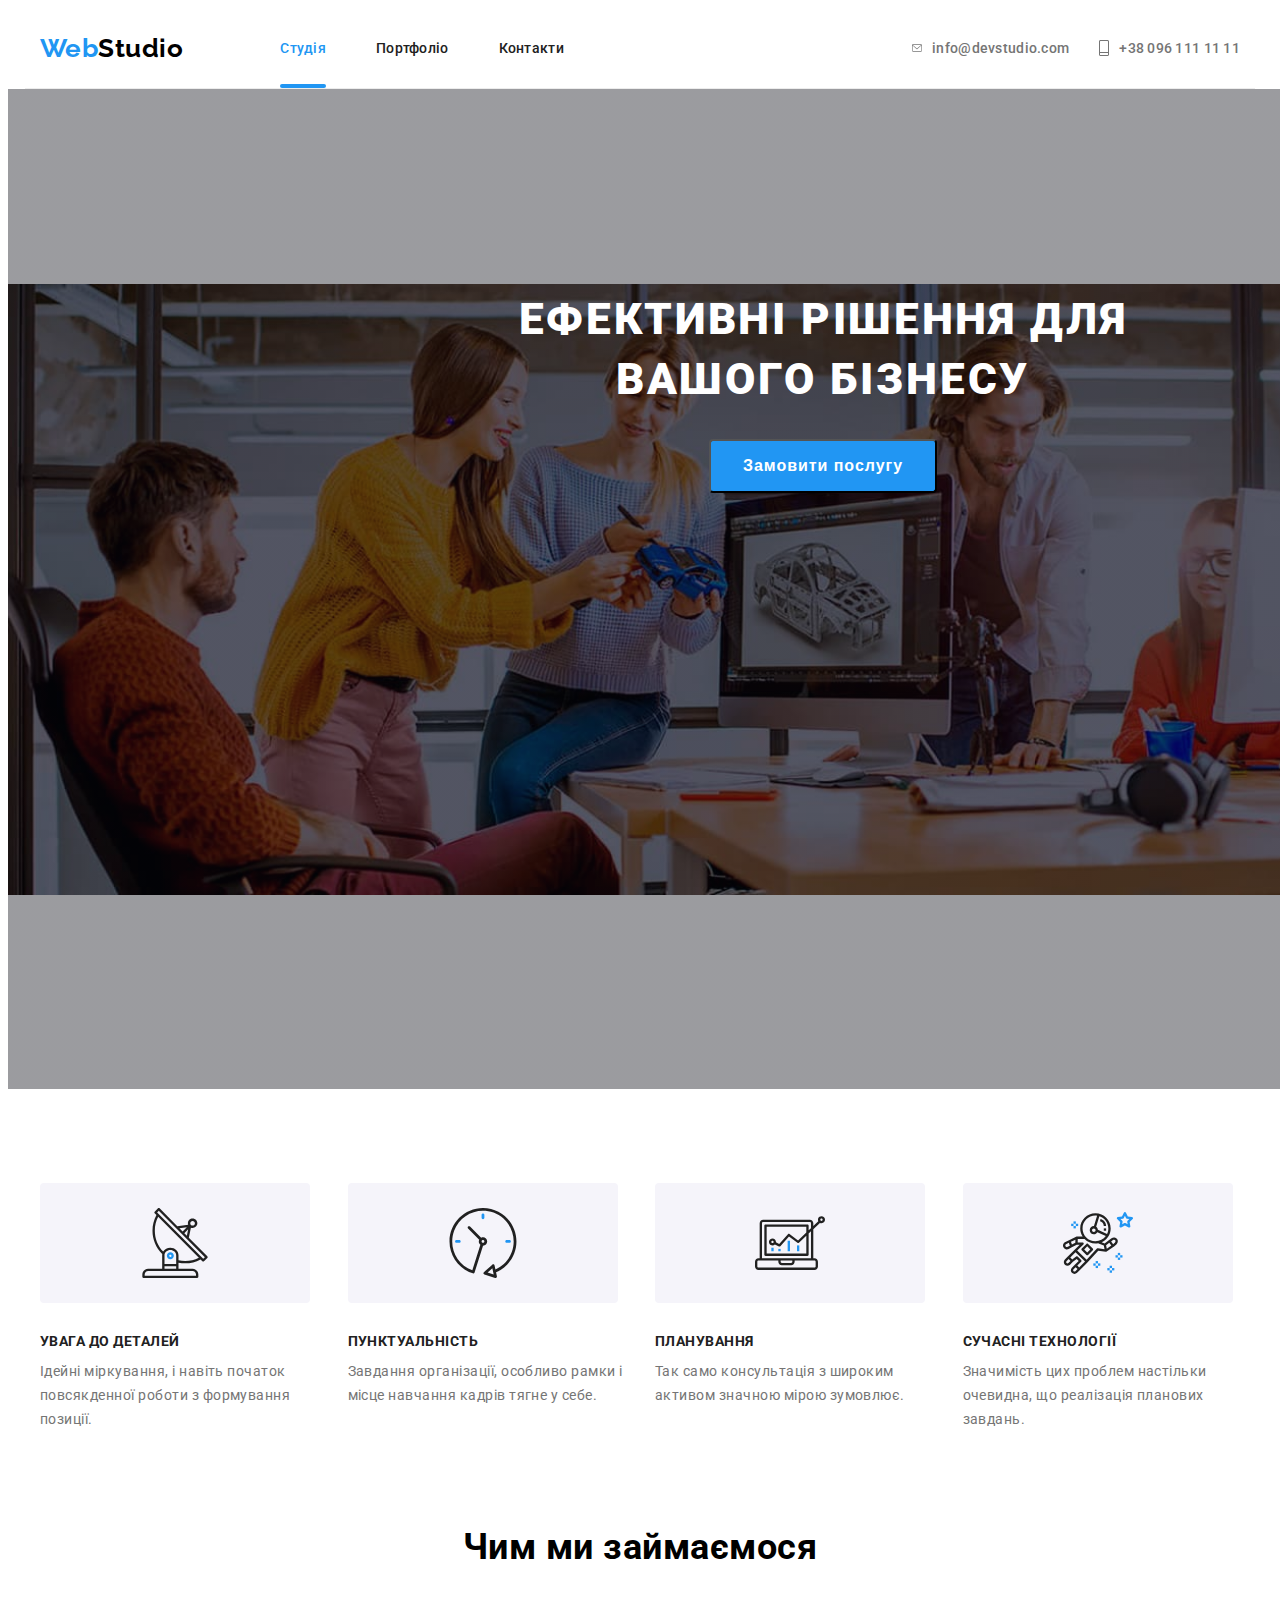
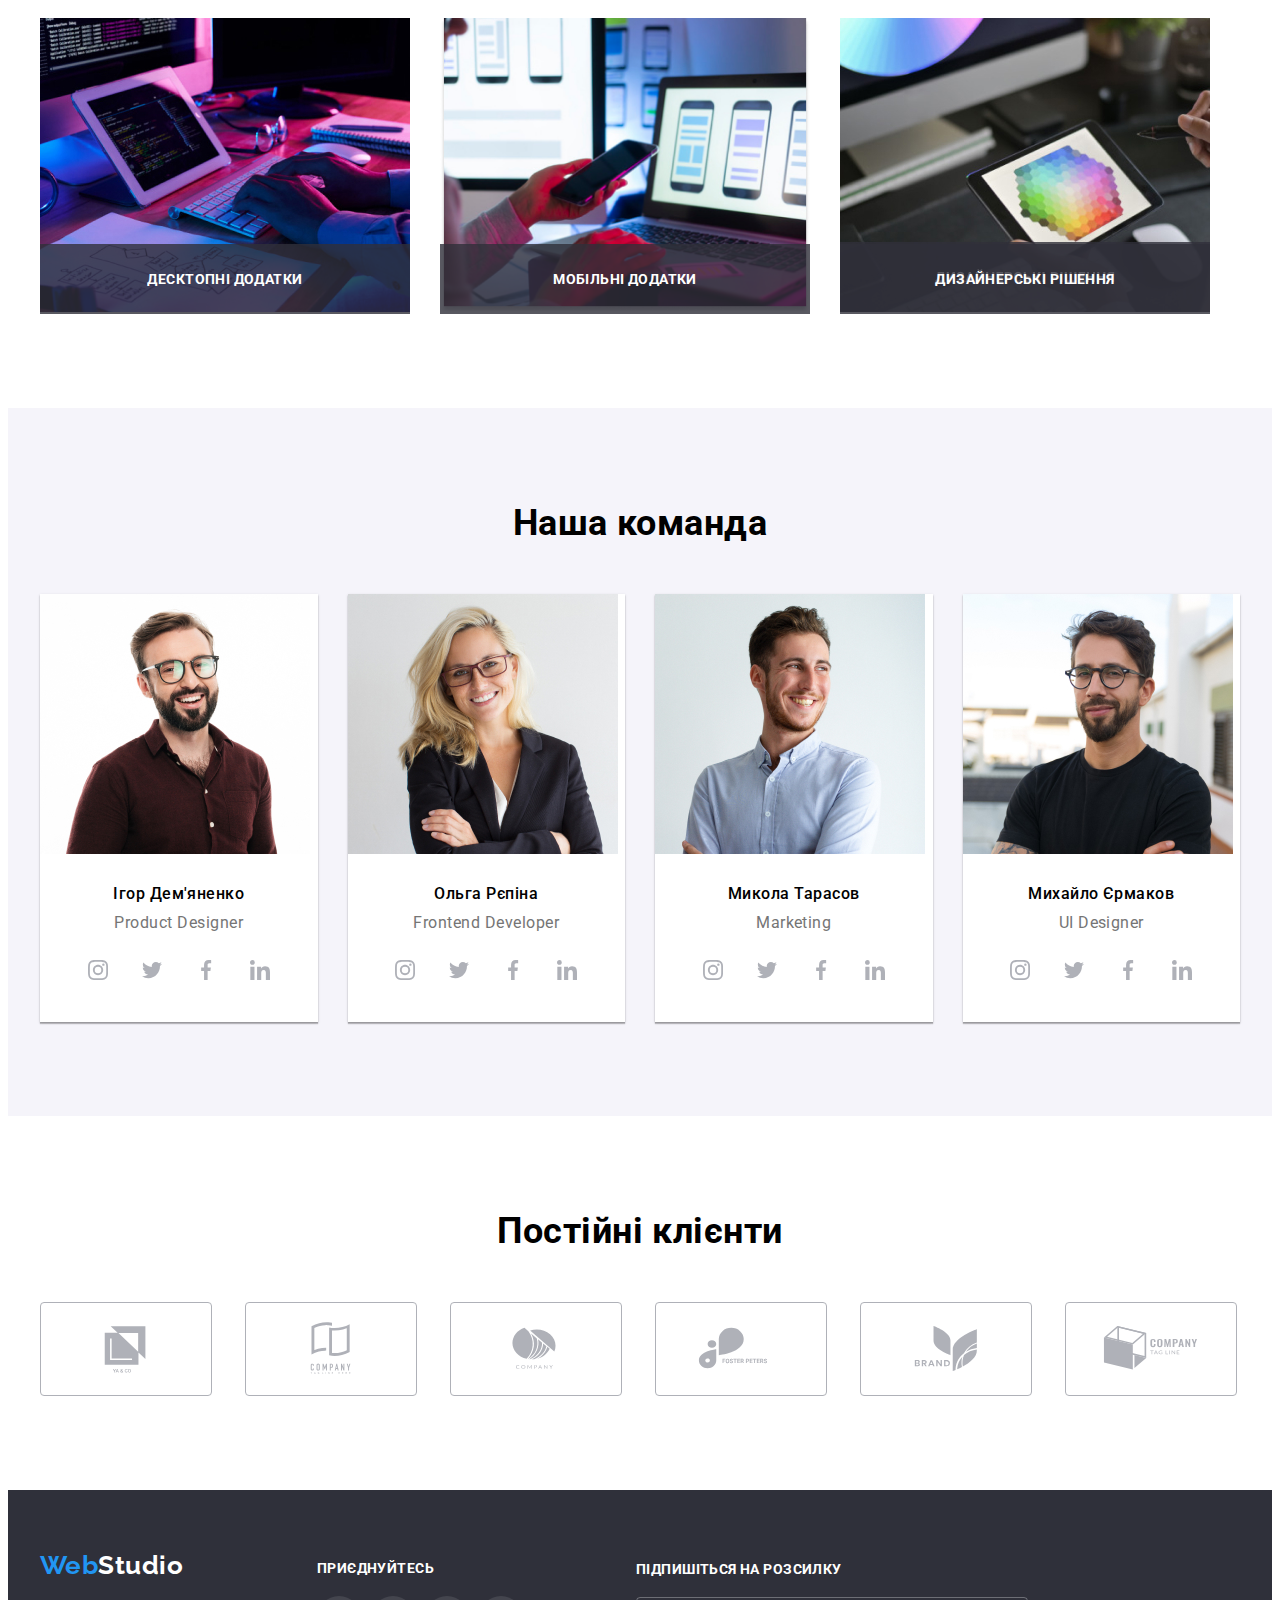
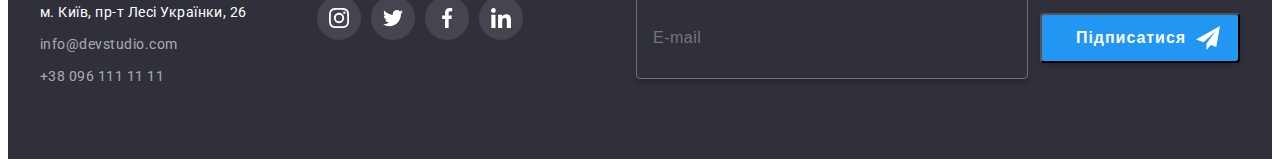
==== commit baa1694c: "помилки" ====
--- a/index.html
+++ b/index.html
@@ -97,7 +97,9 @@
               <a class="menu__link menu__focus current" href="">Студія</a>
             </li>
             <li class="menu__title">
-              <a class="menu__link menu__focus" href="">Портфоліо</a>
+              <a class="menu__link menu__focus" href="./portfolio.html"
+                >Портфоліо</a
+              >
             </li>
             <li class="menu__title">
               <a class="menu__link menu__focus" href="">Контакти</a>
--- a/css/main.min.css
+++ b/css/main.min.css
@@ -1 +1 @@
-:root{--main-font: "Roboto", sans-serif;--secondary-font: "Raleway", sans-serif;--primary-color: #212121;--accent-color: #2196f3;--white-col: #ffffff;--gray-col: #757575}body{font-family:var(--main-font);background-color:var(--white-col);letter-spacing:.03em}.container{padding-left:15px;padding-right:15px;margin-left:auto;margin-right:auto}@media screen and (min-width: 480px){.container{width:480px;padding-top:60px;padding-bottom:60px}}@media screen and (min-width: 768px){.container{width:768px;padding-top:60px;padding-bottom:60px}}@media screen and (min-width: 1200px){.container{width:1200px;padding-top:94px;padding-bottom:94px}}.header .container{border:1px solid #ececec}h1,h2,h3,h4,p{margin:0}img{display:block}ul{margin:0;padding:0;list-style:none}.header__logo{margin-right:90px;font-family:var(--secondary-font);font-weight:700;font-size:26px;color:var(--accent-color);text-decoration:none;outline:none}.header__logo-color{color:#000}.footer__logo{font-family:var(--secondary-font);font-weight:700;font-size:26px;color:var(--accent-color);text-decoration:none;outline:none}.footer__studio{color:var(--white-col)}.backdrop{position:fixed;z-index:1;top:0;left:0;width:100%;height:100%;background-color:rgba(0,0,0,.3);opacity:1;-webkit-transition:opacity 250ms cubic-bezier(0.4, 0, 0.2, 1),visibility 250ms cubic-bezier(0.4, 0, 0.2, 1);transition:opacity 250ms cubic-bezier(0.4, 0, 0.2, 1),visibility 250ms cubic-bezier(0.4, 0, 0.2, 1);overflow-y:scroll}.backdrop.is-hidden{opacity:0;visibility:hidden;pointer-events:none}.backdrop.is-hidden .modal-wrapper{-webkit-transform:translate(-50%, -50%) scale(0, 6);transform:translate(-50%, -50%) scale(0, 6)}.modal-wrapper{position:absolute;top:50%;left:50%;width:528px;height:581px;-webkit-transform:translate(-50%, -50%) scale(1);transform:translate(-50%, -50%) scale(1);-webkit-transition:-webkit-transform 250ms cubic-bezier(0.4, 0, 0.2, 1);transition:-webkit-transform 250ms cubic-bezier(0.4, 0, 0.2, 1);transition:transform 250ms cubic-bezier(0.4, 0, 0.2, 1);transition:transform 250ms cubic-bezier(0.4, 0, 0.2, 1), -webkit-transform 250ms cubic-bezier(0.4, 0, 0.2, 1);-webkit-box-shadow:0 2px 1px 0 rgba(0,0,0,.2),0 1px 1px 0 rgba(0,0,0,.14),0 1px 3px 0 rgba(0,0,0,.12);box-shadow:0 2px 1px 0 rgba(0,0,0,.2),0 1px 1px 0 rgba(0,0,0,.14),0 1px 3px 0 rgba(0,0,0,.12);background-color:var(--white-col);border-radius:4px;padding:40px}@media screen and (max-width: 1200px){.modal-wrapper{width:450px;height:609px}}.modal-btn{position:absolute;top:10px;right:10px;width:30px;height:30px;background-size:contain;background-origin:border-box;border-radius:50%;display:-webkit-box;display:-ms-flexbox;display:flex;-webkit-box-align:center;-ms-flex-align:center;align-items:center;-webkit-box-pack:center;-ms-flex-pack:center;justify-content:center;padding:0px;border-color:rgba(0,0,0,.1);background-color:var(--white-col);cursor:pointer;outline:rgba(0,0,0,0)}.modal-btn-icon{width:18px;height:18px;fill:#000;-webkit-transition:fill 250ms cubic-bezier(0.4, 0, 0.2, 1);transition:fill 250ms cubic-bezier(0.4, 0, 0.2, 1)}.modal-btn:hover .modal-btn-icon,.modal-btn:focus .modal-btn-icon{fill:var(--accent-color)}.modal-title{display:block;font-weight:700;font-size:20px;letter-spacing:.03em;text-align:center;color:#212121;margin-bottom:12px}.form-modal-group{position:relative;display:block;margin-bottom:10px}.form-modal-label{display:block;text-align:left;margin-bottom:4px;font-size:12px;letter-spacing:.01em;color:var(--gray-col)}.form-modal-input{border:1px solid rgba(33,33,33,.2);border-radius:4px;height:40px;width:100%;padding:5px 5px 5px 32px;-webkit-transition:border 250ms cubic-bezier(0.4, 0, 0.2, 1);transition:border 250ms cubic-bezier(0.4, 0, 0.2, 1)}.form-modal-input:focus,.form-modal-text:focus{border:solid 1px var(--accent-color);outline:none}.form-modal-input:hover,.form-modal-text:hover{border:1px solid var(--accent-color)}.form-modal-group:hover .form-modal-icon{fill:var(--accent-color)}.form-modal-input:focus+.form-modal-icon{fill:var(--accent-color)}.form-modal-text{display:block;width:100%;height:120px;border:1px solid rgba(33,33,33,.2);border-radius:1px;resize:none;padding:12px 16px 12px 16px;font-size:12px;letter-spacing:.01em;-webkit-transition:border 250ms cubic-bezier(0.4, 0, 0.2, 1);transition:border 250ms cubic-bezier(0.4, 0, 0.2, 1);outline:none}.form-modal-icon{position:absolute;left:12px;bottom:11px;-webkit-transition:fill 250ms cubic-bezier(0.4, 0, 0.2, 1);transition:fill 250ms cubic-bezier(0.4, 0, 0.2, 1)}.form-polisu-grup{display:-webkit-box;display:-ms-flexbox;display:flex;-webkit-box-align:center;-ms-flex-align:center;align-items:center;-webkit-box-pack:center;-ms-flex-pack:center;justify-content:center;margin-top:20px}.polise-private{font-size:14px;line-height:1.71429;letter-spacing:.03em;color:var(--gray-col);margin-left:9px}@media screen and (max-width: 1200px){.polise-private{font-size:12px}}.polise-private-contract{text-decoration:underline;-webkit-text-decoration-skip-ink:none;text-decoration-skip-ink:none;color:var(--accent-color)}.custom-checkbox{width:16px;height:15px;left:0px;display:-webkit-box;display:-ms-flexbox;display:flex;-webkit-box-align:center;-ms-flex-align:center;align-items:center;-webkit-box-pack:center;-ms-flex-pack:center;justify-content:center;border-radius:1px;border:1px solid var(--primary-color);-webkit-transition:border 250ms cubic-bezier(0.4, 0, 0.2, 1),background-color 250ms cubic-bezier(0.4, 0, 0.2, 1);transition:border 250ms cubic-bezier(0.4, 0, 0.2, 1),background-color 250ms cubic-bezier(0.4, 0, 0.2, 1)}.form-polisu-grup:hover .custom-checkbox{border:1px solid var(--accent-color)}.form-polisu-grup:focus-within .custom-checkbox{border:1px solid var(--accent-color)}.checkbox:checked+.custom-checkbox{background-color:var(--accent-color);background-size:contain;border-color:var(--accent-color);background-origin:border-box}.custom-checbocs-icon{opacity:0;-webkit-transition:opacity 250ms cubic-bezier(0.4, 0, 0.2, 1);transition:opacity 250ms cubic-bezier(0.4, 0, 0.2, 1)}.checkbox:checked+.custom-checkbox .custom-checbocs-icon{opacity:1}.visually-hidden{position:absolute;width:1px;height:1px;margin:-1px;border:0;padding:0;clip:rect(0 0 0 0);overflow:hidden}.send-btn{border-radius:4px;width:200px;height:50px;-webkit-box-shadow:0 4px 4px 0 rgba(0,0,0,.15);box-shadow:0 4px 4px 0 rgba(0,0,0,.15);background:var(--accent-color);font-weight:700;font-size:16px;line-height:1.875;letter-spacing:.06em;text-align:center;margin-top:30px;color:var(--white-col);cursor:pointer;border:rgba(0,0,0,0);-webkit-transition:background-color 250ms cubic-bezier(0.4, 0, 0.2, 1);transition:background-color 250ms cubic-bezier(0.4, 0, 0.2, 1)}.send-btn:hover,.send-btn:focus{background-color:#188ce8;outline:rgba(0,0,0,0)}.socials{display:-webkit-box;display:-ms-flexbox;display:flex;-webkit-box-pack:center;-ms-flex-pack:center;justify-content:center;-webkit-box-align:center;-ms-flex-align:center;align-items:center}.socials-link{display:-webkit-box;display:-ms-flexbox;display:flex;-webkit-box-align:center;-ms-flex-align:center;align-items:center;-webkit-box-pack:center;-ms-flex-pack:center;justify-content:center;width:44px;height:44px;background-color:var(--white-col);border-radius:50%;-webkit-transition:background-color 250ms cubic-bezier(0.4, 0, 0.2, 1);transition:background-color 250ms cubic-bezier(0.4, 0, 0.2, 1)}.socials-link:hover,.socials-link:focus{background-color:var(--accent-color);outline:none}.social-icon{fill:#afb1b8;-webkit-transition:fill 250ms cubic-bezier(0.4, 0, 0.2, 1);transition:fill 250ms cubic-bezier(0.4, 0, 0.2, 1)}.socials-link:hover .social-icon,.socials-link:focus .social-icon{fill:var(--white-col)}.socials-item:not(:last-child){margin-right:10px}.footikon{fill:var(--white-col)}@media screen and (min-width: 480px)and (max-width: 767px){.header .container{position:relative;padding-top:16px;padding-bottom:16px}.header__kontact-nav,.header__nav{display:none;-webkit-transition:display 1250ms cubic-bezier(0.4, 0, 0.2, 1);transition:display 1250ms cubic-bezier(0.4, 0, 0.2, 1)}.header__main-nav{display:-webkit-box;display:-ms-flexbox;display:flex;-webkit-box-pack:justify;-ms-flex-pack:justify;justify-content:space-between;-webkit-box-align:center;-ms-flex-align:center;align-items:center}.menu__mob{position:fixed;z-index:1;top:0;width:100vw;height:100vh;padding:10px 15px 48px 40px;display:-webkit-box;display:-ms-flexbox;display:flex;-webkit-box-orient:vertical;-webkit-box-direction:normal;-ms-flex-direction:column;flex-direction:column;-webkit-box-pack:justify;-ms-flex-pack:justify;justify-content:space-between;-webkit-box-shadow:0 1px 3px 0 rgba(0,0,0,.16),0 2px 4px 0 rgba(0,0,0,.08),0 4px 8px 0 rgba(0,0,0,.04);box-shadow:0 1px 3px 0 rgba(0,0,0,.16),0 2px 4px 0 rgba(0,0,0,.08),0 4px 8px 0 rgba(0,0,0,.04);background:#fff;-webkit-transition:opacity 250ms cubic-bezier(0.4, 0, 0.2, 1),visibility 250ms cubic-bezier(0.4, 0, 0.2, 1);transition:opacity 250ms cubic-bezier(0.4, 0, 0.2, 1),visibility 250ms cubic-bezier(0.4, 0, 0.2, 1);opacity:1}.menu__mob.is-hidden{opacity:0;visibility:hidden;pointer-events:none}.menu__close,.menu__open{display:block;margin-left:auto;border:none;background-color:rgba(0,0,0,0);-webkit-transition:fill 250ms cubic-bezier(0.4, 0, 0.2, 1);transition:fill 250ms cubic-bezier(0.4, 0, 0.2, 1)}.menu__open:hover,.menu__open:focus{fill:#2196f3;outline:rgba(0,0,0,0)}.menu__close:hover,.menu__close:focus{fill:#2196f3;outline:rgba(0,0,0,0)}.menu__link{font-weight:500;font-size:40px;letter-spacing:.02em;text-decoration:none;color:#212121}.menu__title:not(:last-child){margin-bottom:35px}.menu__contakt{margin-top:32px}.menu__tel{font-weight:500;font-size:34px;letter-spacing:.02em;color:#757575;text-decoration:none;margin:0px}.menu__mail{font-weight:500;font-size:24px;letter-spacing:.02em;text-decoration:none;color:#757575;margin:0px}.menu__conteiner-social{display:-webkit-box;display:-ms-flexbox;display:flex;margin-top:64px}.menu-social{font-weight:500;font-size:18px;line-height:1.22222;letter-spacing:.02em;color:#2196f3}.menu-social:not(:last-child){margin-right:20px}.modal-wrapper{width:450px;height:609px}}@media screen and (min-width: 768px){.menu__close,.menu__open,.menu__mob{display:none}.header .container{padding-top:0px;padding-bottom:0px;display:-webkit-box;display:-ms-flexbox;display:flex;-webkit-box-align:center;-ms-flex-align:center;align-items:center;-webkit-box-pack:justify;-ms-flex-pack:justify;justify-content:space-between}.header__logo{margin-right:97px}.header__main-nav{display:-webkit-box;display:-ms-flexbox;display:flex;-webkit-box-align:center;-ms-flex-align:center;align-items:center}.header__nav{display:-webkit-box;display:-ms-flexbox;display:flex;-webkit-box-align:center;-ms-flex-align:center;align-items:center}.header__link{display:-webkit-box;display:-ms-flexbox;display:flex;position:relative;text-decoration:none;outline:rgba(0,0,0,0);padding-top:26px;padding-bottom:26px;margin:0px;font-weight:500;font-size:14px;letter-spacing:.02em;color:#212121;-webkit-transition:color 250ms cubic-bezier(0.4, 0, 0.2, 1);transition:color 250ms cubic-bezier(0.4, 0, 0.2, 1)}.header__kontact-nav{margin-left:auto}.header__kontact{display:-webkit-box;display:-ms-flexbox;display:flex;position:relative;text-decoration:none;outline:rgba(0,0,0,0);padding-top:26px;padding-bottom:26px;margin:0px;padding:0px;margin:0px;font-weight:500;font-size:12px;letter-spacing:.02em;color:#757575}.header__item{margin-top:10px}.header__item-nav{margin-right:50px;padding:0px}.header__item-nav:last-child{margin-right:0px}.header__icon{display:block;width:10px;height:16px;margin-right:8px;padding:0px;fill:currentColor}}@media screen and (min-width: 1200px){.heder__container{display:-webkit-box;display:-ms-flexbox;display:flex;-webkit-box-align:center;-ms-flex-align:center;align-items:center}.header__main-nav{display:-webkit-box;display:-ms-flexbox;display:flex;-webkit-box-align:center;-ms-flex-align:center;align-items:center}.header__nav{display:-webkit-box;display:-ms-flexbox;display:flex;-webkit-box-align:center;-ms-flex-align:center;align-items:center}.header__item-nav{margin-right:50px}.header__item:last-child{margin-right:0px}.header__kontact-nav{margin-left:auto;display:-webkit-box;display:-ms-flexbox;display:flex;-webkit-box-align:center;-ms-flex-align:center;align-items:center}.header__item{margin-top:0px;margin-left:30px}.header__kontact{display:-webkit-box;display:-ms-flexbox;display:flex;-webkit-box-align:center;-ms-flex-align:center;align-items:center;padding-top:32px;padding-bottom:32px;font-weight:500;font-size:14px;letter-spacing:.02em;text-decoration:none;color:#757575;-webkit-transition:color 250ms cubic-bezier(0.4, 0, 0.2, 1);transition:color 250ms cubic-bezier(0.4, 0, 0.2, 1);outline:rgba(0,0,0,0)}.header__icon{width:10px;height:16px;margin-right:10px;fill:currentColor}.header__link{display:-webkit-box;display:-ms-flexbox;display:flex;-webkit-box-align:center;-ms-flex-align:center;align-items:center;font-weight:500;font-size:14px;letter-spacing:.02em;color:#212121;-webkit-transition:color 250ms cubic-bezier(0.4, 0, 0.2, 1);transition:color 250ms cubic-bezier(0.4, 0, 0.2, 1);position:relative;text-decoration:none;outline:none;padding-top:32px;padding-bottom:32px}}.header__link::after{content:"";display:block;width:100%;height:4px;position:absolute;left:0px;bottom:0px;border-radius:2px}.header__kontact:hover,.header__kontact:focus{color:var(--accent-color)}.header__link:hover,.header__link:focus{color:var(--accent-color)}.header__link.current::after{background-color:var(--accent-color)}.header__link.current{color:var(--accent-color)}.menu__link.current{color:var(--accent-color)}.menu__focus:hover,.menu__focus:focus{color:var(--accent-color)}.header__button:focus{fill:#2196f3;outline:rgba(0,0,0,0)}@media screen and (min-width: 480px){.hero .container{width:100%;height:400px;padding-top:118px;padding-bottom:118px;text-align:center;min-width:480px;margin-left:auto;margin-right:auto;background-image:-webkit-gradient(linear, left top, left bottom, from(rgba(5, 6, 15, 0.4)), to(rgba(5, 6, 15, 0.4))),url(../images/hero-mob.png);background-image:linear-gradient(rgba(5, 6, 15, 0.4), rgba(5, 6, 15, 0.4)),url(../images/hero-mob.png);background-size:cover}}@media screen and (min-width: 480px)and (min-device-pixel-ratio: 2),screen and (min-width: 480px)and (-webkit-min-device-pixel-ratio: 2),screen and (min-width: 480px)and (min-resolution: 192dpi),screen and (min-width: 480px)and (min-resolution: 2dppx){.hero .container .hero .container{background-image:-webkit-gradient(linear, left top, left bottom, from(rgba(5, 6, 15, 0.4)), to(rgba(5, 6, 15, 0.4))),url(../images/hero-mob-img@2x.png);background-image:linear-gradient(rgba(5, 6, 15, 0.4), rgba(5, 6, 15, 0.4)),url(../images/hero-mob-img@2x.png)}}@media screen and (min-width: 480px){.hero__title{font-weight:900;font-size:26px;line-height:1.61538;letter-spacing:.06em;text-transform:uppercase;text-align:center;margin-bottom:30px;margin-left:auto;margin-right:auto;color:#fff;width:360px}.hero__main-btn{padding:10px 24px}}@media screen and (min-width: 768px){.hero .container{width:100%;height:400px;background-image:-webkit-gradient(linear, left top, left bottom, from(rgba(5, 6, 15, 0.4)), to(rgba(5, 6, 15, 0.4))),url(../images/hero-tabl.jpg);background-image:linear-gradient(rgba(5, 6, 15, 0.4), rgba(5, 6, 15, 0.4)),url(../images/hero-tabl.jpg);background-size:cover}}@media screen and (min-width: 768px)and (min-device-pixel-ratio: 2),screen and (min-width: 768px)and (-webkit-min-device-pixel-ratio: 2),screen and (min-width: 768px)and (min-resolution: 192dpi),screen and (min-width: 768px)and (min-resolution: 2dppx){.hero .container .hero .container{background-image:url(../images/hero-tabl@2x.jpg),-webkit-gradient(linear, left top, left bottom, from(rgba(5, 6, 15, 0.4)), to(rgba(5, 6, 15, 0.4)));background-image:url(../images/hero-tabl@2x.jpg),linear-gradient(rgba(5, 6, 15, 0.4), rgba(5, 6, 15, 0.4))}}@media screen and (min-width: 768px){.hero__title{font-weight:900;font-size:26px;line-height:1.61538;letter-spacing:.06em;text-transform:uppercase;margin-bottom:30px;width:360px;margin-left:auto;margin-right:auto;color:var(--white-col)}}@media screen and (min-width: 1200px){.hero .container{width:1600px;height:600px;background-repeat:no-repeat;background-position:center;background-size:contain;text-align:center;padding-top:200px;padding-bottom:200px;margin-left:auto;margin-right:auto;background-image:-webkit-gradient(linear, left top, left bottom, from(rgba(5, 6, 15, 0.4)), to(rgba(5, 6, 15, 0.4))),url(../images/hero-desktop.jpg);background-image:linear-gradient(rgba(5, 6, 15, 0.4), rgba(5, 6, 15, 0.4)),url(../images/hero-desktop.jpg)}}@media screen and (min-width: 1200px)and (min-device-pixel-ratio: 2),screen and (min-width: 1200px)and (-webkit-min-device-pixel-ratio: 2),screen and (min-width: 1200px)and (min-resolution: 192dpi),screen and (min-width: 1200px)and (min-resolution: 2dppx){.hero .container{width:1600px;height:600px;background-repeat:no-repeat;background-position:center;background-size:contain;text-align:center;padding-top:200px;padding-bottom:200px;margin-left:auto;margin-right:auto;background-image:-webkit-gradient(linear, left top, left bottom, from(rgba(5, 6, 15, 0.4)), to(rgba(5, 6, 15, 0.4))),url(../images/hero-desktop@2x.jpg);background-image:linear-gradient(rgba(5, 6, 15, 0.4), rgba(5, 6, 15, 0.4)),url(../images/hero-desktop@2x.jpg)}}@media screen and (min-width: 1200px){.hero__title{font-weight:900;font-size:44px;line-height:1.36364;letter-spacing:.06em;text-transform:uppercase;margin-bottom:30px;width:626px;margin-left:auto;margin-right:auto;color:var(--white-col)}}.hero__main-btn{border-radius:4px;padding:10px 32px;font-weight:700;font-size:16px;line-height:1.875;letter-spacing:.06em;color:var(--white-col);background-color:var(--accent-color);cursor:pointer;-webkit-transition:background-color 250ms cubic-bezier(0.4, 0, 0.2, 1);transition:background-color 250ms cubic-bezier(0.4, 0, 0.2, 1)}.hero__main-btn:hover,.hero__main-btn:focus{background-color:#188ce8}@media screen and (min-width: 480px){.features__list .features__icon{width:450px;height:120px}}@media screen and (min-width: 768px){.features__list{display:-webkit-box;display:-ms-flexbox;display:flex;-ms-flex-wrap:wrap;flex-wrap:wrap;margin:-15px}.features__list .features__icon{width:354px;height:120px}}@media screen and (min-width: 1200px){.features .container{padding-top:94px;padding-bottom:1px}.features .container .features__icon{width:270px;height:120px}}@media screen and (min-width: 768px){.features__post{width:calc((100% - 60px)/2);margin:15px}}@media screen and (min-width: 1200px){.features__post{width:calc((100% - 120px)/4);margin:15px}}@media screen and (max-width: 767px){.features__post:not(:last-child){margin-bottom:30px}}.features__title{margin-top:0px;margin-bottom:10px;font-weight:700;font-size:14px;text-transform:uppercase;text-align:center;color:#212121}@media screen and (min-width: 768px){.features__title{text-align:left}}.features__text{font-size:14px;line-height:1.71429;color:var(--gray-col)}.features__icon{display:-webkit-box;display:-ms-flexbox;display:flex;-webkit-box-pack:center;-ms-flex-pack:center;justify-content:center;-webkit-box-align:center;-ms-flex-align:center;align-items:center;background:#f5f4fa;border-radius:4px;margin-bottom:30px}.features__icon-images{width:70px;height:70px;margin:0px}@media screen and (max-width: 1200px){.works{display:none}}.ourwork{display:-webkit-box;display:-ms-flexbox;display:flex;list-style:none}.works .section-heading{font-weight:700;font-size:36px;text-align:center;margin-bottom:50px}.img{position:relative;margin-right:30px}.img-text{width:370px;height:70px;left:0px;bottom:0px;position:absolute;display:-webkit-box;display:-ms-flexbox;display:flex;-webkit-box-align:center;-ms-flex-align:center;align-items:center;-webkit-box-pack:center;-ms-flex-pack:center;justify-content:center;text-transform:uppercase;padding:0px;margin:0px;font-weight:700;font-size:14px;letter-spacing:.03em;color:var(--white-col);background:rgba(47,48,58,.8)}.team{background:#f5f4fa}@media screen and (min-width: 768px){.our-team{display:-webkit-box;display:-ms-flexbox;display:flex;-ms-flex-wrap:wrap;flex-wrap:wrap;margin:-15px}}.img-team{-webkit-box-shadow:0 2px 1px 0 rgba(0,0,0,.2),0 1px 1px 0 rgba(0,0,0,.14),0 1px 3px 0 rgba(0,0,0,.12);box-shadow:0 2px 1px 0 rgba(0,0,0,.2),0 1px 1px 0 rgba(0,0,0,.14),0 1px 3px 0 rgba(0,0,0,.12);background:var(--white-col)}@media screen and (min-width: 480px){.img-team .our-foto{width:450px}}@media screen and (min-width: 768px){.img-team{width:calc((100% - 60px)/2);margin:15px}.img-team .our-foto{width:354px}}@media screen and (min-width: 1200px){.img-team{width:calc((100% - 120px)/4);margin:15px}.img-team .our-foto{width:270px}}@media screen and (max-width: 767px){.img-team:not(:last-child){margin-bottom:30px}}.section-headline{font-weight:700;font-size:36px;text-align:center;margin-bottom:50px}.name{margin-bottom:10px;font-weight:500;font-size:16px;text-align:center}.work{font-size:16px;color:var(--gray-col);text-align:center;margin-bottom:16px}.name-work{padding-top:30px;padding-bottom:30px}@media screen and (min-width: 480px){.client{display:-webkit-box;display:-ms-flexbox;display:flex;-ms-flex-wrap:wrap;flex-wrap:wrap;margin:-15px}}@media screen and (min-width: 480px){.client-item{width:calc((100% - 60px)/2);margin:15px}.client-item .client-link{width:210px}}@media screen and (min-width: 768px){.client-item{width:calc((100% - 90px)/3);margin:15px}.client-item .client-link{width:226px}}@media screen and (min-width: 1200px){.client-item{width:calc((100% - 180px)/6);margin:15px}.client-item .client-link{width:170px}}.client-link{display:-webkit-box;display:-ms-flexbox;display:flex;-webkit-box-align:center;-ms-flex-align:center;align-items:center;-webkit-box-pack:center;-ms-flex-pack:center;justify-content:center;border:1px solid #afb1b8;border-radius:4px;width:170px;height:92px;-webkit-transition:border 250ms cubic-bezier(0.4, 0, 0.2, 1);transition:border 250ms cubic-bezier(0.4, 0, 0.2, 1)}.client-link:hover,.client-link:focus{border-color:var(--accent-color);outline:none}.client-link:hover .client-icon,.client-link:focus .client-icon{fill:var(--accent-color)}.client-icon{fill:#afb1b8;-webkit-transition:fill 250ms cubic-bezier(0.4, 0, 0.2, 1);transition:fill 250ms cubic-bezier(0.4, 0, 0.2, 1)}.footer__main{background:#2f303a}@media screen and (min-width: 480px){.footer__container{display:block;text-align:center}.footer__logo{display:block;margin-bottom:20px}.fut__mail{margin-top:8px;margin-bottom:8px}.footer__address,.footer-icon{margin-bottom:60px}.form-footer-email{margin-bottom:20px;width:450px}.form-fild{display:block}.footer-btn-form{margin:auto}}@media screen and (min-width: 768px){.buter{display:-webkit-box;display:-ms-flexbox;display:flex}.footer__item,.footer-icon{margin-left:auto;margin-right:auto}.form-fild{display:block}.footer-btn-form{display:-webkit-box;display:-ms-flexbox;display:flex;margin:auto}}@media screen and (min-width: 1200px){.footer__container{padding-top:60px;padding-bottom:60px;display:-webkit-box;display:-ms-flexbox;display:flex;-webkit-box-align:baseline;-ms-flex-align:baseline;align-items:baseline;text-align:left}.buter{display:-webkit-box;display:-ms-flexbox;display:flex}.footer__address{margin:0px}.form-futer-box{display:block;margin-left:auto}.footer-icon{display:block;margin-left:70px;margin-top:10px;margin-bottom:0px}.form-fild{display:-webkit-box;display:-ms-flexbox;display:flex;-webkit-box-align:baseline;-ms-flex-align:baseline;align-items:baseline;margin:0px}.form-footer-email{width:358px;margin-right:12px}.footer-btn-form{margin:0px}}.fut__adres{font-style:normal;font-size:14px;line-height:1.71429;color:var(--white-col)}.futer{font-family:var(--main-font);font-style:normal;font-size:14px;line-height:1.71429;color:rgba(255,255,255,.6);-webkit-transition:color 250ms cubic-bezier(0.4, 0, 0.2, 1);transition:color 250ms cubic-bezier(0.4, 0, 0.2, 1);text-decoration:none}.futer:hover,.futer:focus{color:var(--white-col);outline:none}.footer-social{font-weight:700;font-size:14px;letter-spacing:.03em;text-transform:uppercase;color:var(--white-col);margin-bottom:20px}.socials-link{background-color:rgba(255,255,255,.1)}.form-footer-email{border:1px solid rgba(255,255,255,.3);border-radius:4px;height:50px;-webkit-box-shadow:0 4px 4px 0 rgba(0,0,0,.15);box-shadow:0 4px 4px 0 rgba(0,0,0,.15);background:rgba(33,150,243,0);padding:15px 16px;font-size:16px;line-height:1.25;letter-spacing:.03em;color:rgba(255,255,255,.6);outline:rgba(0,0,0,0)}.footer-btn-form{display:-webkit-box;display:-ms-flexbox;display:flex;text-align:center;-webkit-box-align:center;-ms-flex-align:center;align-items:center;border-radius:4px;width:200px;height:50px;-webkit-box-shadow:0 4px 4px 0 rgba(0,0,0,.15);box-shadow:0 4px 4px 0 rgba(0,0,0,.15);background-color:var(--accent-color);color:var(--white-col);cursor:pointer;font-weight:700;font-size:16px;line-height:1.875;letter-spacing:.06em;-webkit-transition:background-color 250ms cubic-bezier(0.4, 0, 0.2, 1);transition:background-color 250ms cubic-bezier(0.4, 0, 0.2, 1)}.footer-btn-form:hover,.footer-btn-form:focus{background-color:#188ce8;outline:rgba(0,0,0,0)}.sing-up{margin-left:28px;margin-right:10px}.portfolio{padding-top:0px;padding-bottom:0px}@media screen and (min-width: 480px)and (max-width: 767px){.btn-projects{display:-webkit-box;display:-ms-flexbox;display:flex;-webkit-box-orient:vertical;-webkit-box-direction:normal;-ms-flex-direction:column;flex-direction:column;-webkit-box-align:start;-ms-flex-align:start;align-items:flex-start;margin-bottom:40px}.box-btn:not(:last-child){margin-bottom:15px}.project-img{width:450px;height:294px}.proect,.proectuk{padding:20px 24px 20px 24px}}@media screen and (min-width: 768px){.btn-projects{display:-webkit-box;display:-ms-flexbox;display:flex;-webkit-box-align:center;-ms-flex-align:center;align-items:center;-webkit-box-pack:center;-ms-flex-pack:center;justify-content:center;margin-bottom:50px;list-style:none}.projects{display:-webkit-box;display:-ms-flexbox;display:flex}.project-img{width:354px;height:294px}.btn-projects{margin-bottom:30px}.proect{width:354px;padding:20px 24px 20px 24px}.proectuk{padding:20px 24px 56px 24px}}@media screen and (min-width: 1200px){.proect,.proectuk{width:370px;padding:20px 24px 20px 24px}.item{width:370px;height:404px}}.box-btn{display:-webkit-box;display:-ms-flexbox;display:flex}.btn-nav{font-weight:500;font-size:16px;line-height:1.625;color:var(--white-col);background-color:var(--accent-color);cursor:pointer;padding:6px 22px;border-radius:4px;border:none;outline:var(--accent-color);-webkit-transition:-webkit-box-shadow 250ms cubic-bezier(0.4, 0, 0.2, 1);transition:-webkit-box-shadow 250ms cubic-bezier(0.4, 0, 0.2, 1);transition:box-shadow 250ms cubic-bezier(0.4, 0, 0.2, 1);transition:box-shadow 250ms cubic-bezier(0.4, 0, 0.2, 1), -webkit-box-shadow 250ms cubic-bezier(0.4, 0, 0.2, 1)}.btn-nav:hover{-webkit-box-shadow:0 2px 2px 0 rgba(0,0,0,.12),0 1px 2px 0 rgba(0,0,0,.08),0 3px 1px 0 rgba(0,0,0,.1);box-shadow:0 2px 2px 0 rgba(0,0,0,.12),0 1px 2px 0 rgba(0,0,0,.08),0 3px 1px 0 rgba(0,0,0,.1)}.btn{font-weight:500;font-size:16px;line-height:1.625;cursor:pointer;padding:6px 22px;border-radius:4px;border:none;background-color:#f5f4fa;-webkit-transition:background-color 250ms cubic-bezier(0.4, 0, 0.2, 1),color 250ms cubic-bezier(0.4, 0, 0.2, 1),-webkit-box-shadow 250ms cubic-bezier(0.4, 0, 0.2, 1);transition:background-color 250ms cubic-bezier(0.4, 0, 0.2, 1),color 250ms cubic-bezier(0.4, 0, 0.2, 1),-webkit-box-shadow 250ms cubic-bezier(0.4, 0, 0.2, 1);transition:background-color 250ms cubic-bezier(0.4, 0, 0.2, 1),color 250ms cubic-bezier(0.4, 0, 0.2, 1),box-shadow 250ms cubic-bezier(0.4, 0, 0.2, 1);transition:background-color 250ms cubic-bezier(0.4, 0, 0.2, 1),color 250ms cubic-bezier(0.4, 0, 0.2, 1),box-shadow 250ms cubic-bezier(0.4, 0, 0.2, 1),-webkit-box-shadow 250ms cubic-bezier(0.4, 0, 0.2, 1)}.btn:hover,.btn:focus{color:var(--white-col);background-color:var(--accent-color);-webkit-box-shadow:0 2px 2px 0 rgba(0,0,0,.12),0 1px 2px 0 rgba(0,0,0,.08),0 3px 1px 0 rgba(0,0,0,.1);box-shadow:0 2px 2px 0 rgba(0,0,0,.12),0 1px 2px 0 rgba(0,0,0,.08),0 3px 1px 0 rgba(0,0,0,.1);outline:rgba(0,0,0,0)}.item-btn{margin-right:8px}.item-btn:last-child{margin-right:0px}.projects{display:-webkit-box;display:-ms-flexbox;display:flex;-ms-flex-wrap:wrap;flex-wrap:wrap;gap:30px}.proect,.proectuk{border-right:1px solid #eee;border-bottom:1px solid #eee;border-left:1px solid #eee}.proect-title,.proectuk-title{margin-bottom:4px;font-weight:700;font-size:18px;line-height:2;letter-spacing:.06em;color:var(--primary-color)}.proect-txt,.proectuk-txt{font-size:16px;line-height:1.875;letter-spacing:.03em;color:var(--gray-col)}.project{display:inline-block;text-decoration:none;outline:rgba(0,0,0,0);-webkit-transition:-webkit-box-shadow 250ms cubic-bezier(0.4, 0, 0.2, 1);transition:-webkit-box-shadow 250ms cubic-bezier(0.4, 0, 0.2, 1);transition:box-shadow 250ms cubic-bezier(0.4, 0, 0.2, 1);transition:box-shadow 250ms cubic-bezier(0.4, 0, 0.2, 1), -webkit-box-shadow 250ms cubic-bezier(0.4, 0, 0.2, 1)}.project:hover,.project:focus{-webkit-box-shadow:1px 4px 6px 0 rgba(0,0,0,.16),0 4px 4px 0 rgba(0,0,0,.06),0 1px 1px 0 rgba(0,0,0,.12);box-shadow:1px 4px 6px 0 rgba(0,0,0,.16),0 4px 4px 0 rgba(0,0,0,.06),0 1px 1px 0 rgba(0,0,0,.12)}.overlu{position:relative;overflow:hidden}.overlu-color{position:absolute;display:-webkit-box;display:-ms-flexbox;display:flex;-webkit-box-pack:center;-ms-flex-pack:center;justify-content:center;-webkit-box-align:center;-ms-flex-align:center;align-items:center;top:0;left:0;width:100%;height:100%;background:rgba(33,150,243,.9);-webkit-transform:translateY(100%);transform:translateY(100%);-webkit-transition:-webkit-transform 250ms cubic-bezier(0.4, 0, 0.2, 1);transition:-webkit-transform 250ms cubic-bezier(0.4, 0, 0.2, 1);transition:transform 250ms cubic-bezier(0.4, 0, 0.2, 1);transition:transform 250ms cubic-bezier(0.4, 0, 0.2, 1), -webkit-transform 250ms cubic-bezier(0.4, 0, 0.2, 1)}.overlu-text{font-size:18px;line-height:1.55556;letter-spacing:.03em;color:var(--white-col);width:322px;height:168px}.project:hover .overlu-color,.project:focus .overlu-color{-webkit-transform:translateY(0%);transform:translateY(0%)}/*# sourceMappingURL=main.min.css.map */+:root{--main-font: "Roboto", sans-serif;--secondary-font: "Raleway", sans-serif;--primary-color: #212121;--accent-color: #2196f3;--white-col: #ffffff;--gray-col: #757575}body{font-family:var(--main-font);background-color:var(--white-col);letter-spacing:.03em}.container{padding-left:15px;padding-right:15px;margin-left:auto;margin-right:auto}@media screen and (min-width: 480px){.container{width:480px;padding-top:60px;padding-bottom:60px}}@media screen and (min-width: 768px){.container{width:768px;padding-top:60px;padding-bottom:60px}}@media screen and (min-width: 1200px){.container{width:1200px;padding-top:94px;padding-bottom:94px}}.header .container{border-bottom:1px solid #ececec}h1,h2,h3,h4,p{margin:0}img{display:block}ul{margin:0;padding:0;list-style:none}.header__logo{margin-right:90px;font-family:var(--secondary-font);font-weight:700;font-size:26px;color:var(--accent-color);text-decoration:none;outline:none}.header__logo-color{color:#000}.footer__logo{font-family:var(--secondary-font);font-weight:700;font-size:26px;color:var(--accent-color);text-decoration:none;outline:none}.footer__studio{color:var(--white-col)}.backdrop{position:fixed;z-index:1;top:0;left:0;width:100%;height:100%;background-color:rgba(0,0,0,.3);opacity:1;-webkit-transition:opacity 250ms cubic-bezier(0.4, 0, 0.2, 1),visibility 250ms cubic-bezier(0.4, 0, 0.2, 1);transition:opacity 250ms cubic-bezier(0.4, 0, 0.2, 1),visibility 250ms cubic-bezier(0.4, 0, 0.2, 1);overflow-y:scroll}.backdrop.is-hidden{opacity:0;visibility:hidden;pointer-events:none}.backdrop.is-hidden .modal-wrapper{-webkit-transform:translate(-50%, -50%) scale(0, 6);transform:translate(-50%, -50%) scale(0, 6)}.modal-wrapper{position:absolute;top:50%;left:50%;width:528px;height:581px;-webkit-transform:translate(-50%, -50%) scale(1);transform:translate(-50%, -50%) scale(1);-webkit-transition:-webkit-transform 250ms cubic-bezier(0.4, 0, 0.2, 1);transition:-webkit-transform 250ms cubic-bezier(0.4, 0, 0.2, 1);transition:transform 250ms cubic-bezier(0.4, 0, 0.2, 1);transition:transform 250ms cubic-bezier(0.4, 0, 0.2, 1), -webkit-transform 250ms cubic-bezier(0.4, 0, 0.2, 1);-webkit-box-shadow:0 2px 1px 0 rgba(0,0,0,.2),0 1px 1px 0 rgba(0,0,0,.14),0 1px 3px 0 rgba(0,0,0,.12);box-shadow:0 2px 1px 0 rgba(0,0,0,.2),0 1px 1px 0 rgba(0,0,0,.14),0 1px 3px 0 rgba(0,0,0,.12);background-color:var(--white-col);border-radius:4px;padding:40px}@media screen and (max-width: 1200px){.modal-wrapper{width:450px;height:609px}}.modal-btn{position:absolute;top:10px;right:10px;width:30px;height:30px;background-size:contain;background-origin:border-box;border-radius:50%;display:-webkit-box;display:-ms-flexbox;display:flex;-webkit-box-align:center;-ms-flex-align:center;align-items:center;-webkit-box-pack:center;-ms-flex-pack:center;justify-content:center;padding:0px;border-color:rgba(0,0,0,.1);background-color:var(--white-col);cursor:pointer;outline:rgba(0,0,0,0)}.modal-btn-icon{width:18px;height:18px;fill:#000;-webkit-transition:fill 250ms cubic-bezier(0.4, 0, 0.2, 1);transition:fill 250ms cubic-bezier(0.4, 0, 0.2, 1)}.modal-btn:hover .modal-btn-icon,.modal-btn:focus .modal-btn-icon{fill:var(--accent-color)}.modal-title{display:block;font-weight:700;font-size:20px;letter-spacing:.03em;text-align:center;color:#212121;margin-bottom:12px}.form-modal-group{position:relative;display:block;margin-bottom:10px}.form-modal-label{display:block;text-align:left;margin-bottom:4px;font-size:12px;letter-spacing:.01em;color:var(--gray-col)}.form-modal-input{border:1px solid rgba(33,33,33,.2);border-radius:4px;height:40px;width:100%;padding:5px 5px 5px 32px;-webkit-transition:border 250ms cubic-bezier(0.4, 0, 0.2, 1);transition:border 250ms cubic-bezier(0.4, 0, 0.2, 1)}.form-modal-input:focus,.form-modal-text:focus{border:solid 1px var(--accent-color);outline:none}.form-modal-input:hover,.form-modal-text:hover{border:1px solid var(--accent-color)}.form-modal-group:hover .form-modal-icon{fill:var(--accent-color)}.form-modal-input:focus+.form-modal-icon{fill:var(--accent-color)}.form-modal-text{display:block;width:100%;height:120px;border:1px solid rgba(33,33,33,.2);border-radius:1px;resize:none;padding:12px 16px 12px 16px;font-size:12px;letter-spacing:.01em;-webkit-transition:border 250ms cubic-bezier(0.4, 0, 0.2, 1);transition:border 250ms cubic-bezier(0.4, 0, 0.2, 1);outline:none}.form-modal-icon{position:absolute;left:12px;bottom:11px;-webkit-transition:fill 250ms cubic-bezier(0.4, 0, 0.2, 1);transition:fill 250ms cubic-bezier(0.4, 0, 0.2, 1)}.form-polisu-grup{display:-webkit-box;display:-ms-flexbox;display:flex;-webkit-box-align:center;-ms-flex-align:center;align-items:center;-webkit-box-pack:center;-ms-flex-pack:center;justify-content:center;margin-top:20px}.polise-private{font-size:14px;line-height:1.71429;letter-spacing:.03em;color:var(--gray-col);margin-left:9px}@media screen and (max-width: 1200px){.polise-private{font-size:12px}}.polise-private-contract{text-decoration:underline;-webkit-text-decoration-skip-ink:none;text-decoration-skip-ink:none;color:var(--accent-color)}.custom-checkbox{width:16px;height:15px;left:0px;display:-webkit-box;display:-ms-flexbox;display:flex;-webkit-box-align:center;-ms-flex-align:center;align-items:center;-webkit-box-pack:center;-ms-flex-pack:center;justify-content:center;border-radius:1px;border:1px solid var(--primary-color);-webkit-transition:border 250ms cubic-bezier(0.4, 0, 0.2, 1),background-color 250ms cubic-bezier(0.4, 0, 0.2, 1);transition:border 250ms cubic-bezier(0.4, 0, 0.2, 1),background-color 250ms cubic-bezier(0.4, 0, 0.2, 1)}.form-polisu-grup:hover .custom-checkbox{border:1px solid var(--accent-color)}.form-polisu-grup:focus-within .custom-checkbox{border:1px solid var(--accent-color)}.checkbox:checked+.custom-checkbox{background-color:var(--accent-color);background-size:contain;border-color:var(--accent-color);background-origin:border-box}.custom-checbocs-icon{opacity:0;-webkit-transition:opacity 250ms cubic-bezier(0.4, 0, 0.2, 1);transition:opacity 250ms cubic-bezier(0.4, 0, 0.2, 1)}.checkbox:checked+.custom-checkbox .custom-checbocs-icon{opacity:1}.visually-hidden{position:absolute;width:1px;height:1px;margin:-1px;border:0;padding:0;clip:rect(0 0 0 0);overflow:hidden}.send-btn{border-radius:4px;width:200px;height:50px;-webkit-box-shadow:0 4px 4px 0 rgba(0,0,0,.15);box-shadow:0 4px 4px 0 rgba(0,0,0,.15);background:var(--accent-color);font-weight:700;font-size:16px;line-height:1.875;letter-spacing:.06em;text-align:center;margin-top:30px;color:var(--white-col);cursor:pointer;border:rgba(0,0,0,0);-webkit-transition:background-color 250ms cubic-bezier(0.4, 0, 0.2, 1);transition:background-color 250ms cubic-bezier(0.4, 0, 0.2, 1)}.send-btn:hover,.send-btn:focus{background-color:#188ce8;outline:rgba(0,0,0,0)}.socials{display:-webkit-box;display:-ms-flexbox;display:flex;-webkit-box-pack:center;-ms-flex-pack:center;justify-content:center;-webkit-box-align:center;-ms-flex-align:center;align-items:center}.socials-link{display:-webkit-box;display:-ms-flexbox;display:flex;-webkit-box-align:center;-ms-flex-align:center;align-items:center;-webkit-box-pack:center;-ms-flex-pack:center;justify-content:center;width:44px;height:44px;background-color:var(--white-col);border-radius:50%;-webkit-transition:background-color 250ms cubic-bezier(0.4, 0, 0.2, 1);transition:background-color 250ms cubic-bezier(0.4, 0, 0.2, 1)}.socials-link:hover,.socials-link:focus{background-color:var(--accent-color);outline:none}.social-icon{fill:#afb1b8;-webkit-transition:fill 250ms cubic-bezier(0.4, 0, 0.2, 1);transition:fill 250ms cubic-bezier(0.4, 0, 0.2, 1)}.socials-link:hover .social-icon,.socials-link:focus .social-icon{fill:var(--white-col)}.socials-item:not(:last-child){margin-right:10px}.footikon{fill:var(--white-col)}@media screen and (min-width: 480px)and (max-width: 767px){.header .container{position:relative;padding-top:16px;padding-bottom:16px}.header__kontact-nav,.header__nav{display:none;-webkit-transition:display 1250ms cubic-bezier(0.4, 0, 0.2, 1);transition:display 1250ms cubic-bezier(0.4, 0, 0.2, 1)}.header__main-nav{display:-webkit-box;display:-ms-flexbox;display:flex;-webkit-box-pack:justify;-ms-flex-pack:justify;justify-content:space-between;-webkit-box-align:center;-ms-flex-align:center;align-items:center}.menu__mob{position:fixed;z-index:1;top:0;width:100vw;height:100vh;padding:10px 15px 48px 40px;display:-webkit-box;display:-ms-flexbox;display:flex;-webkit-box-orient:vertical;-webkit-box-direction:normal;-ms-flex-direction:column;flex-direction:column;-webkit-box-pack:justify;-ms-flex-pack:justify;justify-content:space-between;-webkit-box-shadow:0 1px 3px 0 rgba(0,0,0,.16),0 2px 4px 0 rgba(0,0,0,.08),0 4px 8px 0 rgba(0,0,0,.04);box-shadow:0 1px 3px 0 rgba(0,0,0,.16),0 2px 4px 0 rgba(0,0,0,.08),0 4px 8px 0 rgba(0,0,0,.04);background:#fff;-webkit-transition:opacity 250ms cubic-bezier(0.4, 0, 0.2, 1),visibility 250ms cubic-bezier(0.4, 0, 0.2, 1);transition:opacity 250ms cubic-bezier(0.4, 0, 0.2, 1),visibility 250ms cubic-bezier(0.4, 0, 0.2, 1);opacity:1}.menu__mob.is-hidden{opacity:0;visibility:hidden;pointer-events:none}.menu__close,.menu__open{display:block;margin-left:auto;border:none;background-color:rgba(0,0,0,0);-webkit-transition:fill 250ms cubic-bezier(0.4, 0, 0.2, 1);transition:fill 250ms cubic-bezier(0.4, 0, 0.2, 1)}.menu__open:hover,.menu__open:focus{fill:#2196f3;outline:rgba(0,0,0,0)}.menu__close:hover,.menu__close:focus{fill:#2196f3;outline:rgba(0,0,0,0)}.menu__link{font-weight:500;font-size:40px;letter-spacing:.02em;text-decoration:none;color:#212121;-webkit-transition:color 250ms cubic-bezier(0.4, 0, 0.2, 1);transition:color 250ms cubic-bezier(0.4, 0, 0.2, 1)}.menu__title:not(:last-child){margin-bottom:35px}.menu__contakt{margin-top:32px}.menu__tel{font-weight:500;font-size:34px;letter-spacing:.02em;color:#757575;text-decoration:none;margin:0px;-webkit-transition:color 250ms cubic-bezier(0.4, 0, 0.2, 1);transition:color 250ms cubic-bezier(0.4, 0, 0.2, 1)}.menu__mail{font-weight:500;font-size:24px;letter-spacing:.02em;text-decoration:none;color:#757575;margin:0px;-webkit-transition:color 250ms cubic-bezier(0.4, 0, 0.2, 1);transition:color 250ms cubic-bezier(0.4, 0, 0.2, 1)}.menu__conteiner-social{display:-webkit-box;display:-ms-flexbox;display:flex;margin-top:64px}.menu-social{font-weight:500;font-size:18px;line-height:1.22222;letter-spacing:.02em;color:#2196f3}.menu-social:not(:last-child){margin-right:20px}.modal-wrapper{width:450px;height:609px}}@media screen and (min-width: 768px){.menu__close,.menu__open,.menu__mob{display:none}.header .container{padding-top:0px;padding-bottom:0px;display:-webkit-box;display:-ms-flexbox;display:flex;-webkit-box-align:center;-ms-flex-align:center;align-items:center;-webkit-box-pack:justify;-ms-flex-pack:justify;justify-content:space-between}.header__logo{margin-right:97px}.header__main-nav{display:-webkit-box;display:-ms-flexbox;display:flex;-webkit-box-align:center;-ms-flex-align:center;align-items:center}.header__nav{display:-webkit-box;display:-ms-flexbox;display:flex;-webkit-box-align:center;-ms-flex-align:center;align-items:center}.header__link{display:-webkit-box;display:-ms-flexbox;display:flex;position:relative;text-decoration:none;outline:rgba(0,0,0,0);padding-top:26px;padding-bottom:26px;margin:0px;font-weight:500;font-size:14px;letter-spacing:.02em;color:#212121;-webkit-transition:color 250ms cubic-bezier(0.4, 0, 0.2, 1);transition:color 250ms cubic-bezier(0.4, 0, 0.2, 1)}.header__kontact-nav{margin-left:auto}.header__kontact{display:-webkit-box;display:-ms-flexbox;display:flex;position:relative;text-decoration:none;outline:rgba(0,0,0,0);padding-top:26px;padding-bottom:26px;margin:0px;padding:0px;margin:0px;font-weight:500;font-size:12px;letter-spacing:.02em;color:#757575}.header__item{margin-top:10px}.header__item-nav{margin-right:50px;padding:0px}.header__item-nav:last-child{margin-right:0px}.header__icon{display:block;width:10px;height:16px;margin-right:8px;padding:0px;fill:currentColor}}@media screen and (min-width: 1200px){.heder__container{display:-webkit-box;display:-ms-flexbox;display:flex;-webkit-box-align:center;-ms-flex-align:center;align-items:center}.header__main-nav{display:-webkit-box;display:-ms-flexbox;display:flex;-webkit-box-align:center;-ms-flex-align:center;align-items:center}.header__nav{display:-webkit-box;display:-ms-flexbox;display:flex;-webkit-box-align:center;-ms-flex-align:center;align-items:center}.header__item-nav{margin-right:50px}.header__item:last-child{margin-right:0px}.header__kontact-nav{margin-left:auto;display:-webkit-box;display:-ms-flexbox;display:flex;-webkit-box-align:center;-ms-flex-align:center;align-items:center}.header__item{margin-top:0px;margin-left:30px}.header__kontact{display:-webkit-box;display:-ms-flexbox;display:flex;-webkit-box-align:center;-ms-flex-align:center;align-items:center;padding-top:32px;padding-bottom:32px;font-weight:500;font-size:14px;letter-spacing:.02em;text-decoration:none;color:#757575;-webkit-transition:color 250ms cubic-bezier(0.4, 0, 0.2, 1);transition:color 250ms cubic-bezier(0.4, 0, 0.2, 1);outline:rgba(0,0,0,0)}.header__icon{width:10px;height:16px;margin-right:10px;fill:currentColor}.header__link{display:-webkit-box;display:-ms-flexbox;display:flex;-webkit-box-align:center;-ms-flex-align:center;align-items:center;font-weight:500;font-size:14px;letter-spacing:.02em;color:#212121;-webkit-transition:color 250ms cubic-bezier(0.4, 0, 0.2, 1);transition:color 250ms cubic-bezier(0.4, 0, 0.2, 1);position:relative;text-decoration:none;outline:none;padding-top:32px;padding-bottom:32px}}.header__link::after{content:"";display:block;width:100%;height:4px;position:absolute;left:0px;bottom:0px;border-radius:2px}.header__kontact:hover,.header__kontact:focus{color:var(--accent-color)}.header__link:hover,.header__link:focus{color:var(--accent-color)}.header__link.current::after{background-color:var(--accent-color)}.header__link.current{color:var(--accent-color)}.menu__link.current{color:var(--accent-color)}.menu__focus:hover,.menu__focus:focus{color:var(--accent-color);outline:rgba(0,0,0,0)}.header__button:focus{fill:#2196f3;outline:rgba(0,0,0,0)}@media screen and (min-width: 480px){.hero .container{width:100%;height:400px;padding-top:118px;padding-bottom:118px;text-align:center;min-width:480px;margin-left:auto;margin-right:auto;background-image:-webkit-gradient(linear, left top, left bottom, from(rgba(5, 6, 15, 0.4)), to(rgba(5, 6, 15, 0.4))),url(../images/hero-mob.png);background-image:linear-gradient(rgba(5, 6, 15, 0.4), rgba(5, 6, 15, 0.4)),url(../images/hero-mob.png);background-size:cover}}@media screen and (min-width: 480px)and (min-device-pixel-ratio: 2),screen and (min-width: 480px)and (-webkit-min-device-pixel-ratio: 2),screen and (min-width: 480px)and (min-resolution: 192dpi),screen and (min-width: 480px)and (min-resolution: 2dppx){.hero .container .hero .container{background-image:-webkit-gradient(linear, left top, left bottom, from(rgba(5, 6, 15, 0.4)), to(rgba(5, 6, 15, 0.4))),url(../images/hero-mob-img@2x.png);background-image:linear-gradient(rgba(5, 6, 15, 0.4), rgba(5, 6, 15, 0.4)),url(../images/hero-mob-img@2x.png)}}@media screen and (min-width: 480px){.hero__title{font-weight:900;font-size:26px;line-height:1.61538;letter-spacing:.06em;text-transform:uppercase;text-align:center;margin-bottom:30px;margin-left:auto;margin-right:auto;color:#fff;width:360px}.hero__main-btn{padding:10px 24px}}@media screen and (min-width: 768px){.hero .container{width:100%;height:400px;background-image:-webkit-gradient(linear, left top, left bottom, from(rgba(5, 6, 15, 0.4)), to(rgba(5, 6, 15, 0.4))),url(../images/hero-tabl.jpg);background-image:linear-gradient(rgba(5, 6, 15, 0.4), rgba(5, 6, 15, 0.4)),url(../images/hero-tabl.jpg);background-size:cover}}@media screen and (min-width: 768px)and (min-device-pixel-ratio: 2),screen and (min-width: 768px)and (-webkit-min-device-pixel-ratio: 2),screen and (min-width: 768px)and (min-resolution: 192dpi),screen and (min-width: 768px)and (min-resolution: 2dppx){.hero .container .hero .container{background-image:url(../images/hero-tabl@2x.jpg),-webkit-gradient(linear, left top, left bottom, from(rgba(5, 6, 15, 0.4)), to(rgba(5, 6, 15, 0.4)));background-image:url(../images/hero-tabl@2x.jpg),linear-gradient(rgba(5, 6, 15, 0.4), rgba(5, 6, 15, 0.4))}}@media screen and (min-width: 768px){.hero__title{font-weight:900;font-size:26px;line-height:1.61538;letter-spacing:.06em;text-transform:uppercase;margin-bottom:30px;width:360px;margin-left:auto;margin-right:auto;color:var(--white-col)}}@media screen and (min-width: 1200px){.hero .container{width:1600px;height:600px;background-repeat:no-repeat;background-position:center;background-size:contain;text-align:center;padding-top:200px;padding-bottom:200px;margin-left:auto;margin-right:auto;background-image:-webkit-gradient(linear, left top, left bottom, from(rgba(5, 6, 15, 0.4)), to(rgba(5, 6, 15, 0.4))),url(../images/hero-desktop.jpg);background-image:linear-gradient(rgba(5, 6, 15, 0.4), rgba(5, 6, 15, 0.4)),url(../images/hero-desktop.jpg)}}@media screen and (min-width: 1200px)and (min-device-pixel-ratio: 2),screen and (min-width: 1200px)and (-webkit-min-device-pixel-ratio: 2),screen and (min-width: 1200px)and (min-resolution: 192dpi),screen and (min-width: 1200px)and (min-resolution: 2dppx){.hero .container{width:1600px;height:600px;background-repeat:no-repeat;background-position:center;background-size:contain;text-align:center;padding-top:200px;padding-bottom:200px;margin-left:auto;margin-right:auto;background-image:-webkit-gradient(linear, left top, left bottom, from(rgba(5, 6, 15, 0.4)), to(rgba(5, 6, 15, 0.4))),url(../images/hero-desktop@2x.jpg);background-image:linear-gradient(rgba(5, 6, 15, 0.4), rgba(5, 6, 15, 0.4)),url(../images/hero-desktop@2x.jpg)}}@media screen and (min-width: 1200px){.hero__title{font-weight:900;font-size:44px;line-height:1.36364;letter-spacing:.06em;text-transform:uppercase;margin-bottom:30px;width:626px;margin-left:auto;margin-right:auto;color:var(--white-col)}}.hero__main-btn{border-radius:4px;padding:10px 32px;font-weight:700;font-size:16px;line-height:1.875;letter-spacing:.06em;color:var(--white-col);background-color:var(--accent-color);cursor:pointer;-webkit-transition:background-color 250ms cubic-bezier(0.4, 0, 0.2, 1);transition:background-color 250ms cubic-bezier(0.4, 0, 0.2, 1)}.hero__main-btn:hover,.hero__main-btn:focus{background-color:#188ce8}@media screen and (min-width: 480px){.features__list .features__icon{width:450px;height:120px}}@media screen and (min-width: 768px){.features__list{display:-webkit-box;display:-ms-flexbox;display:flex;-ms-flex-wrap:wrap;flex-wrap:wrap;margin:-15px}.features__list .features__icon{width:354px;height:120px}}@media screen and (min-width: 1200px){.features .container{padding-top:94px;padding-bottom:1px}.features .container .features__icon{width:270px;height:120px}}@media screen and (min-width: 768px){.features__post{width:calc((100% - 60px)/2);margin:15px}}@media screen and (min-width: 1200px){.features__post{width:calc((100% - 120px)/4);margin:15px}}@media screen and (max-width: 767px){.features__post:not(:last-child){margin-bottom:30px}}.features__title{margin-top:0px;margin-bottom:10px;font-weight:700;font-size:14px;text-transform:uppercase;text-align:center;color:#212121}@media screen and (min-width: 768px){.features__title{text-align:left}}.features__text{font-size:14px;line-height:1.71429;color:var(--gray-col)}.features__icon{display:-webkit-box;display:-ms-flexbox;display:flex;-webkit-box-pack:center;-ms-flex-pack:center;justify-content:center;-webkit-box-align:center;-ms-flex-align:center;align-items:center;background:#f5f4fa;border-radius:4px;margin-bottom:30px}.features__icon-images{width:70px;height:70px;margin:0px}@media screen and (max-width: 1200px){.works{display:none}}.ourwork{display:-webkit-box;display:-ms-flexbox;display:flex;list-style:none}.works .section-heading{font-weight:700;font-size:36px;text-align:center;margin-bottom:50px}.img{position:relative;margin-right:30px}.img-text{width:370px;height:70px;left:0px;bottom:0px;position:absolute;display:-webkit-box;display:-ms-flexbox;display:flex;-webkit-box-align:center;-ms-flex-align:center;align-items:center;-webkit-box-pack:center;-ms-flex-pack:center;justify-content:center;text-transform:uppercase;padding:0px;margin:0px;font-weight:700;font-size:14px;letter-spacing:.03em;color:var(--white-col);background:rgba(47,48,58,.8)}.team{background:#f5f4fa}@media screen and (min-width: 768px){.our-team{display:-webkit-box;display:-ms-flexbox;display:flex;-ms-flex-wrap:wrap;flex-wrap:wrap;margin:-15px}}.img-team{-webkit-box-shadow:0 2px 1px 0 rgba(0,0,0,.2),0 1px 1px 0 rgba(0,0,0,.14),0 1px 3px 0 rgba(0,0,0,.12);box-shadow:0 2px 1px 0 rgba(0,0,0,.2),0 1px 1px 0 rgba(0,0,0,.14),0 1px 3px 0 rgba(0,0,0,.12);background:var(--white-col)}@media screen and (min-width: 480px){.img-team .our-foto{width:450px}}@media screen and (min-width: 768px){.img-team{width:calc((100% - 60px)/2);margin:15px}.img-team .our-foto{width:354px}}@media screen and (min-width: 1200px){.img-team{width:calc((100% - 120px)/4);margin:15px}.img-team .our-foto{width:270px}}@media screen and (max-width: 767px){.img-team:not(:last-child){margin-bottom:30px}}.section-headline{font-weight:700;font-size:36px;text-align:center;margin-bottom:50px}.name{margin-bottom:10px;font-weight:500;font-size:16px;text-align:center}.work{font-size:16px;color:var(--gray-col);text-align:center;margin-bottom:16px}.name-work{padding-top:30px;padding-bottom:30px}@media screen and (min-width: 480px){.client{display:-webkit-box;display:-ms-flexbox;display:flex;-ms-flex-wrap:wrap;flex-wrap:wrap;margin:-15px}}@media screen and (min-width: 480px){.client-item{width:calc((100% - 60px)/2);margin:15px}.client-item .client-link{width:210px}}@media screen and (min-width: 768px){.client-item{width:calc((100% - 90px)/3);margin:15px}.client-item .client-link{width:226px}}@media screen and (min-width: 1200px){.client-item{width:calc((100% - 180px)/6);margin:15px}.client-item .client-link{width:170px}}.client-link{display:-webkit-box;display:-ms-flexbox;display:flex;-webkit-box-align:center;-ms-flex-align:center;align-items:center;-webkit-box-pack:center;-ms-flex-pack:center;justify-content:center;border:1px solid #afb1b8;border-radius:4px;width:170px;height:92px;-webkit-transition:border 250ms cubic-bezier(0.4, 0, 0.2, 1);transition:border 250ms cubic-bezier(0.4, 0, 0.2, 1)}.client-link:hover,.client-link:focus{border-color:var(--accent-color);outline:none}.client-link:hover .client-icon,.client-link:focus .client-icon{fill:var(--accent-color)}.client-icon{fill:#afb1b8;-webkit-transition:fill 250ms cubic-bezier(0.4, 0, 0.2, 1);transition:fill 250ms cubic-bezier(0.4, 0, 0.2, 1)}.footer__main{background:#2f303a}@media screen and (min-width: 480px){.footer__container{display:block;text-align:center}.footer__logo{display:block;margin-bottom:20px}.fut__mail{margin-top:8px;margin-bottom:8px}.footer__address,.footer-icon{margin-bottom:60px}.form-footer-email{margin-bottom:20px;width:450px}.form-fild{display:block}.footer-btn-form{margin:auto}}@media screen and (min-width: 768px){.buter{display:-webkit-box;display:-ms-flexbox;display:flex}.footer__item,.footer-icon{margin-left:auto;margin-right:auto}.form-fild{display:block}.footer-btn-form{display:-webkit-box;display:-ms-flexbox;display:flex;margin:auto}}@media screen and (min-width: 1200px){.footer__container{padding-top:60px;padding-bottom:60px;display:-webkit-box;display:-ms-flexbox;display:flex;-webkit-box-align:baseline;-ms-flex-align:baseline;align-items:baseline;text-align:left}.buter{display:-webkit-box;display:-ms-flexbox;display:flex}.footer__address{margin:0px}.form-futer-box{display:block;margin-left:auto}.footer-icon{display:block;margin-left:70px;margin-top:10px;margin-bottom:0px}.form-fild{display:-webkit-box;display:-ms-flexbox;display:flex;-webkit-box-align:baseline;-ms-flex-align:baseline;align-items:baseline;margin:0px}.form-footer-email{width:358px;margin-right:12px}.footer-btn-form{margin:0px}}.fut__adres{font-style:normal;font-size:14px;line-height:1.71429;color:var(--white-col)}.futer{font-family:var(--main-font);font-style:normal;font-size:14px;line-height:1.71429;color:rgba(255,255,255,.6);-webkit-transition:color 250ms cubic-bezier(0.4, 0, 0.2, 1);transition:color 250ms cubic-bezier(0.4, 0, 0.2, 1);text-decoration:none}.futer:hover,.futer:focus{color:var(--white-col);outline:none}.footer-social{font-weight:700;font-size:14px;letter-spacing:.03em;text-transform:uppercase;color:var(--white-col);margin-bottom:20px}.socials-link{background-color:rgba(255,255,255,.1)}.form-footer-email{border:1px solid rgba(255,255,255,.3);border-radius:4px;height:50px;-webkit-box-shadow:0 4px 4px 0 rgba(0,0,0,.15);box-shadow:0 4px 4px 0 rgba(0,0,0,.15);background:rgba(33,150,243,0);padding:15px 16px;font-size:16px;line-height:1.25;letter-spacing:.03em;color:rgba(255,255,255,.6);outline:rgba(0,0,0,0)}.footer-btn-form{display:-webkit-box;display:-ms-flexbox;display:flex;text-align:center;-webkit-box-align:center;-ms-flex-align:center;align-items:center;border-radius:4px;width:200px;height:50px;-webkit-box-shadow:0 4px 4px 0 rgba(0,0,0,.15);box-shadow:0 4px 4px 0 rgba(0,0,0,.15);background-color:var(--accent-color);color:var(--white-col);cursor:pointer;font-weight:700;font-size:16px;line-height:1.875;letter-spacing:.06em;-webkit-transition:background-color 250ms cubic-bezier(0.4, 0, 0.2, 1);transition:background-color 250ms cubic-bezier(0.4, 0, 0.2, 1)}.footer-btn-form:hover,.footer-btn-form:focus{background-color:#188ce8;outline:rgba(0,0,0,0)}.sing-up{margin-left:28px;margin-right:10px}.portfolio{padding-top:0px;padding-bottom:0px}@media screen and (min-width: 480px)and (max-width: 767px){.btn-projects{display:-webkit-box;display:-ms-flexbox;display:flex;-webkit-box-orient:vertical;-webkit-box-direction:normal;-ms-flex-direction:column;flex-direction:column;-webkit-box-align:start;-ms-flex-align:start;align-items:flex-start;margin-bottom:40px}.box-btn:not(:last-child){margin-bottom:15px}.project-img{display:block;width:450px;height:294px}.proect,.proectuk{padding:20px 24px 20px 24px}}@media screen and (min-width: 768px){.btn-projects{display:-webkit-box;display:-ms-flexbox;display:flex;-webkit-box-align:center;-ms-flex-align:center;align-items:center;-webkit-box-pack:center;-ms-flex-pack:center;justify-content:center;margin-bottom:30px;list-style:none}.projects{display:-webkit-box;display:-ms-flexbox;display:flex}.project-img{display:block;width:354px;height:294px}.proect{-webkit-box-flex:1;-ms-flex-positive:1;flex-grow:1;width:354px;padding:20px 24px 20px 24px}.item{display:-webkit-box;display:-ms-flexbox;display:flex;-webkit-box-orient:vertical;-webkit-box-direction:normal;-ms-flex-direction:column;flex-direction:column}}@media screen and (min-width: 1200px){.proect,.proectuk{width:370px;padding:20px 24px 20px 24px}.item{width:370px;height:404px}.project-img{width:370px;display:block}}.box-btn{display:-webkit-box;display:-ms-flexbox;display:flex}.btn-nav{font-weight:500;font-size:16px;line-height:1.625;color:var(--white-col);background-color:var(--accent-color);cursor:pointer;padding:6px 22px;border-radius:4px;border:none;outline:var(--accent-color);-webkit-transition:-webkit-box-shadow 250ms cubic-bezier(0.4, 0, 0.2, 1);transition:-webkit-box-shadow 250ms cubic-bezier(0.4, 0, 0.2, 1);transition:box-shadow 250ms cubic-bezier(0.4, 0, 0.2, 1);transition:box-shadow 250ms cubic-bezier(0.4, 0, 0.2, 1), -webkit-box-shadow 250ms cubic-bezier(0.4, 0, 0.2, 1)}.btn-nav:hover{-webkit-box-shadow:0 2px 2px 0 rgba(0,0,0,.12),0 1px 2px 0 rgba(0,0,0,.08),0 3px 1px 0 rgba(0,0,0,.1);box-shadow:0 2px 2px 0 rgba(0,0,0,.12),0 1px 2px 0 rgba(0,0,0,.08),0 3px 1px 0 rgba(0,0,0,.1)}.btn{font-weight:500;font-size:16px;line-height:1.625;cursor:pointer;padding:6px 22px;border-radius:4px;border:none;background-color:#f5f4fa;-webkit-transition:background-color 250ms cubic-bezier(0.4, 0, 0.2, 1),color 250ms cubic-bezier(0.4, 0, 0.2, 1),-webkit-box-shadow 250ms cubic-bezier(0.4, 0, 0.2, 1);transition:background-color 250ms cubic-bezier(0.4, 0, 0.2, 1),color 250ms cubic-bezier(0.4, 0, 0.2, 1),-webkit-box-shadow 250ms cubic-bezier(0.4, 0, 0.2, 1);transition:background-color 250ms cubic-bezier(0.4, 0, 0.2, 1),color 250ms cubic-bezier(0.4, 0, 0.2, 1),box-shadow 250ms cubic-bezier(0.4, 0, 0.2, 1);transition:background-color 250ms cubic-bezier(0.4, 0, 0.2, 1),color 250ms cubic-bezier(0.4, 0, 0.2, 1),box-shadow 250ms cubic-bezier(0.4, 0, 0.2, 1),-webkit-box-shadow 250ms cubic-bezier(0.4, 0, 0.2, 1)}.btn:hover,.btn:focus{color:var(--white-col);background-color:var(--accent-color);-webkit-box-shadow:0 2px 2px 0 rgba(0,0,0,.12),0 1px 2px 0 rgba(0,0,0,.08),0 3px 1px 0 rgba(0,0,0,.1);box-shadow:0 2px 2px 0 rgba(0,0,0,.12),0 1px 2px 0 rgba(0,0,0,.08),0 3px 1px 0 rgba(0,0,0,.1);outline:rgba(0,0,0,0)}.item-btn{margin-right:8px}.item-btn:last-child{margin-right:0px}.projects{display:-webkit-box;display:-ms-flexbox;display:flex;-ms-flex-wrap:wrap;flex-wrap:wrap;gap:30px}.proect,.proectuk{border-right:1px solid #eee;border-bottom:1px solid #eee;border-left:1px solid #eee}.proect-title,.proectuk-title{margin-bottom:4px;font-weight:700;font-size:18px;line-height:2;letter-spacing:.06em;color:var(--primary-color)}.proect-txt,.proectuk-txt{font-size:16px;line-height:1.875;letter-spacing:.03em;color:var(--gray-col)}.project{text-decoration:none;outline:rgba(0,0,0,0);-webkit-transition:-webkit-box-shadow 250ms cubic-bezier(0.4, 0, 0.2, 1);transition:-webkit-box-shadow 250ms cubic-bezier(0.4, 0, 0.2, 1);transition:box-shadow 250ms cubic-bezier(0.4, 0, 0.2, 1);transition:box-shadow 250ms cubic-bezier(0.4, 0, 0.2, 1), -webkit-box-shadow 250ms cubic-bezier(0.4, 0, 0.2, 1)}.project:hover,.project:focus{-webkit-box-shadow:1px 4px 6px 0 rgba(0,0,0,.16),0 4px 4px 0 rgba(0,0,0,.06),0 1px 1px 0 rgba(0,0,0,.12);box-shadow:1px 4px 6px 0 rgba(0,0,0,.16),0 4px 4px 0 rgba(0,0,0,.06),0 1px 1px 0 rgba(0,0,0,.12)}.overlu{position:relative;overflow:hidden}.overlu-color{position:absolute;display:-webkit-box;display:-ms-flexbox;display:flex;-webkit-box-pack:center;-ms-flex-pack:center;justify-content:center;-webkit-box-align:center;-ms-flex-align:center;align-items:center;top:0px;left:0;width:100%;height:100%;background:rgba(33,150,243,.9);-webkit-transform:translateY(100%);transform:translateY(100%);-webkit-transition:-webkit-transform 250ms cubic-bezier(0.4, 0, 0.2, 1);transition:-webkit-transform 250ms cubic-bezier(0.4, 0, 0.2, 1);transition:transform 250ms cubic-bezier(0.4, 0, 0.2, 1);transition:transform 250ms cubic-bezier(0.4, 0, 0.2, 1), -webkit-transform 250ms cubic-bezier(0.4, 0, 0.2, 1)}.overlu-text{font-size:18px;line-height:1.55556;letter-spacing:.03em;color:var(--white-col);width:322px;height:168px}.project:hover .overlu-color,.project:focus .overlu-color{-webkit-transform:translateY(0%);transform:translateY(0%)}/*# sourceMappingURL=main.min.css.map */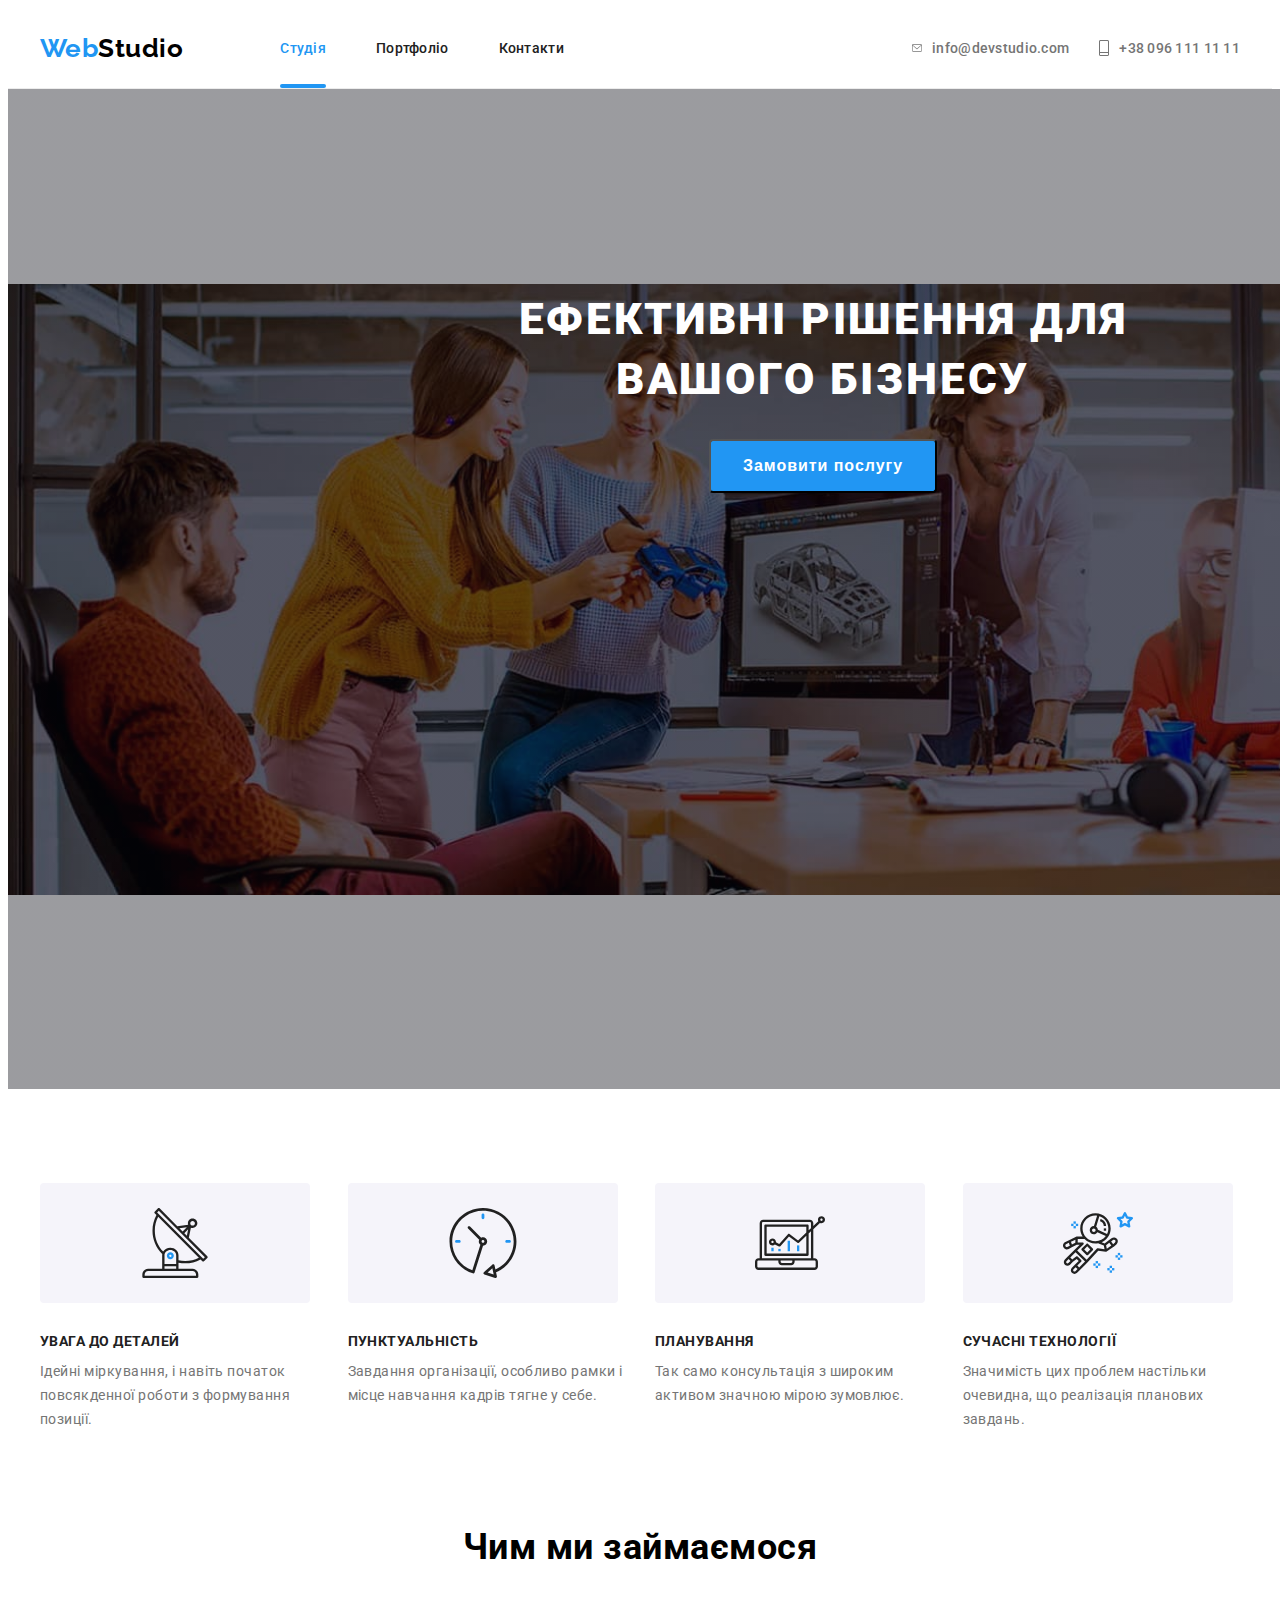
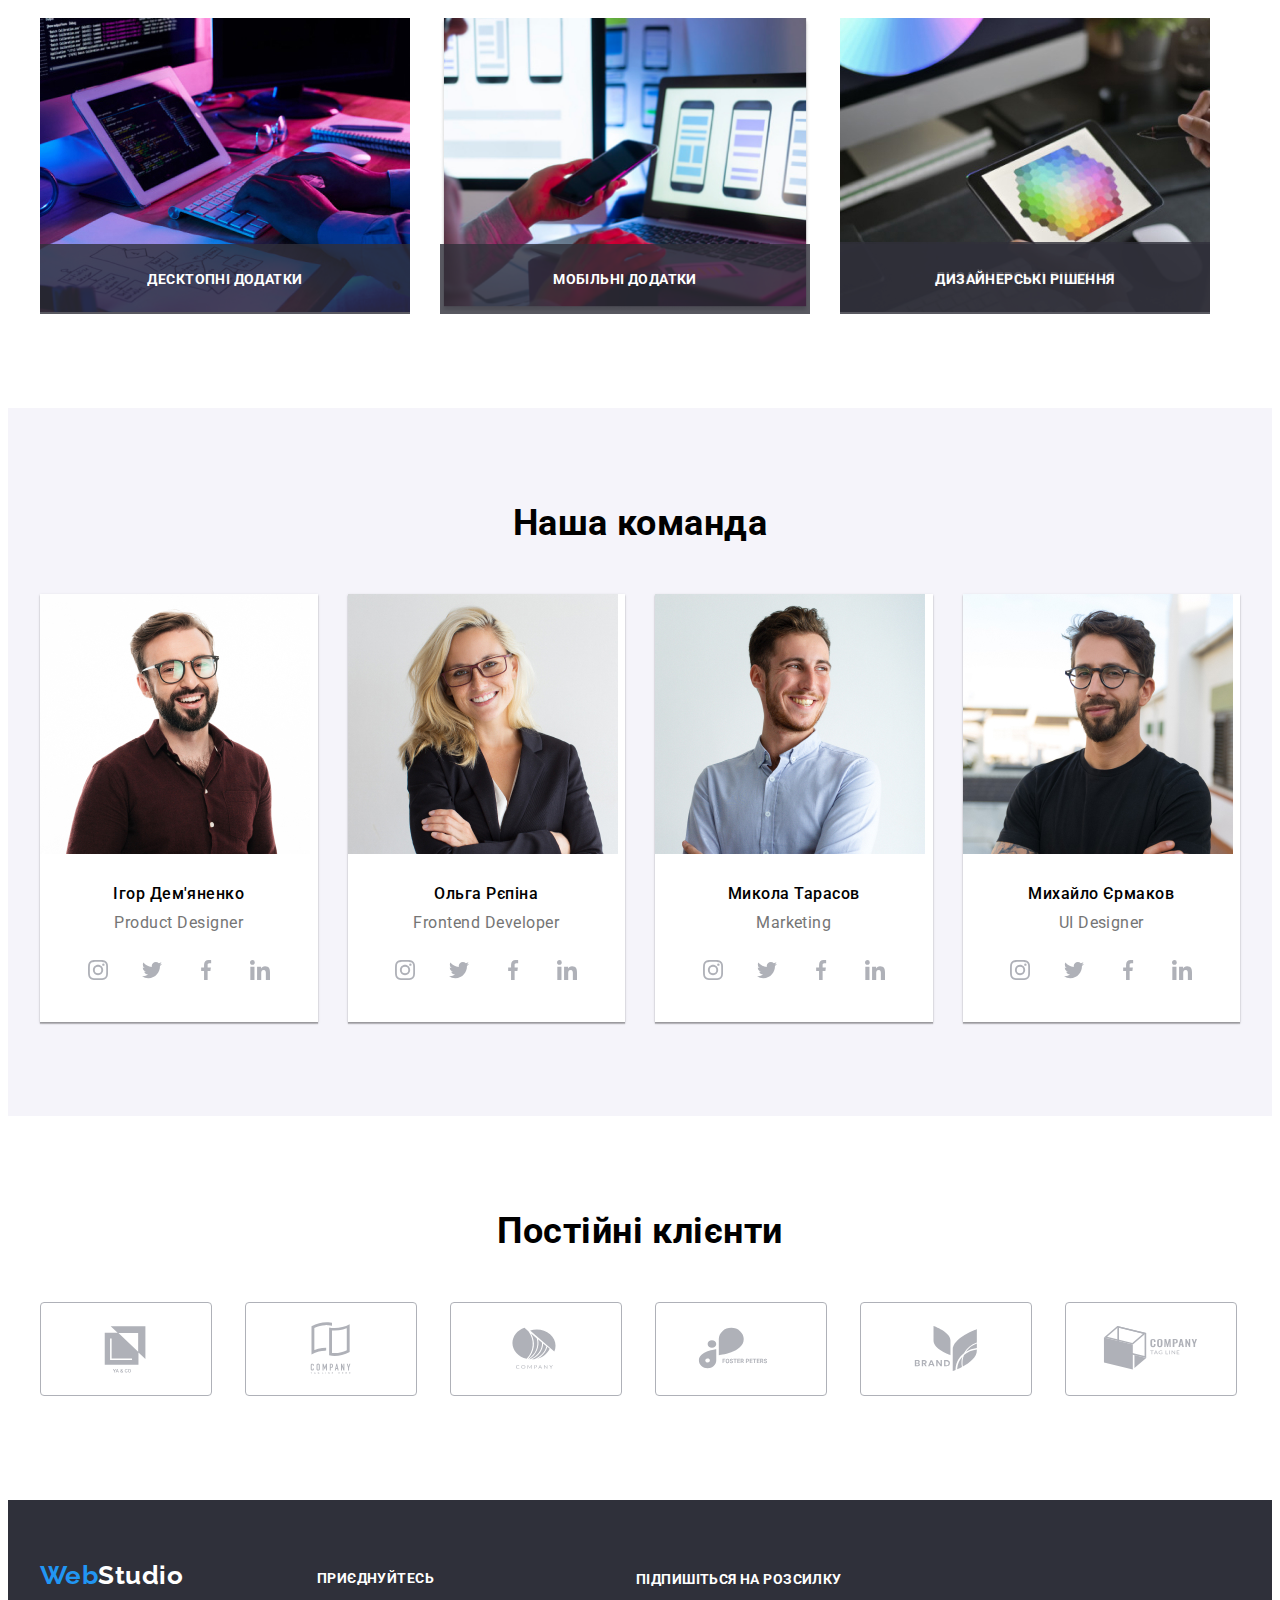
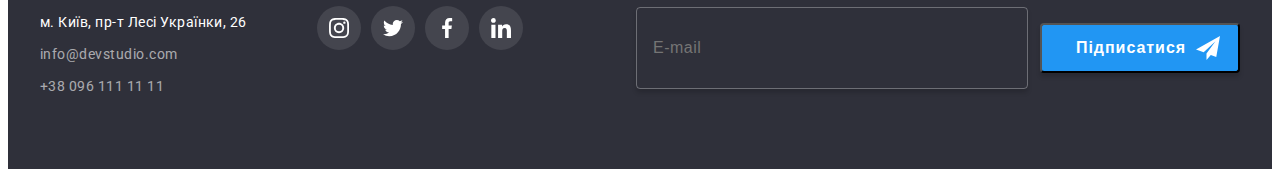
==== commit 6c4abca9: "помилки" ====
--- a/index.html
+++ b/index.html
@@ -346,6 +346,10 @@
                   srcset="./images/mob-4.jpg 1x, ./images/mob-4@2x.jpg 2x"
                   media="(min-width: 480px)"
                 />
+                <source
+                  srcset="./images/mob-4.jpg 1x, ./images/mob-4@2x.jpg 2x"
+                  media="(min-width: 300px)"
+                />
                 <img
                   class="our-foto"
                   src="./images/desktop-4.jpg"
@@ -408,6 +412,10 @@
                   srcset="./images/mob-5.jpg 1x, ./images/mob-5@2x.jpg 2x"
                   media="(min-width: 480px)"
                 />
+                <source
+                  srcset="./images/mob-5.jpg 1x, ./images/mob-5@2x.jpg 2x"
+                  media="(min-width: 300px)"
+                />
                 <img
                   class="our-foto"
                   src="./images/desktop-5.jpg"
@@ -469,6 +477,10 @@
                   srcset="./images/mob-6.jpg 1x, ./images/mob-6@2x.jpg 2x"
                   media="(min-width: 480px)"
                 />
+                <source
+                  srcset="./images/mob-6.jpg 1x, ./images/mob-6@2x.jpg 2x"
+                  media="(min-width: 300px)"
+                />
                 <img
                   class="our-foto"
                   src="./images/desktop-6.jpg"
@@ -529,6 +541,10 @@
                 <source
                   srcset="./images/mob-7.jpg 1x, ./images/mob-7@2x.jpg 2x"
                   media="(min-width: 480px)"
+                />
+                <source
+                  srcset="./images/mob-7.jpg 1x, ./images/mob-7@2x.jpg 2x"
+                  media="(min-width: 300px)"
                 />
                 <img
                   class="our-foto"
--- a/css/main.min.css
+++ b/css/main.min.css
@@ -1 +1 @@
-:root{--main-font: "Roboto", sans-serif;--secondary-font: "Raleway", sans-serif;--primary-color: #212121;--accent-color: #2196f3;--white-col: #ffffff;--gray-col: #757575}body{font-family:var(--main-font);background-color:var(--white-col);letter-spacing:.03em}.container{padding-left:15px;padding-right:15px;margin-left:auto;margin-right:auto}@media screen and (min-width: 480px){.container{width:480px;padding-top:60px;padding-bottom:60px}}@media screen and (min-width: 768px){.container{width:768px;padding-top:60px;padding-bottom:60px}}@media screen and (min-width: 1200px){.container{width:1200px;padding-top:94px;padding-bottom:94px}}.header .container{border-bottom:1px solid #ececec}h1,h2,h3,h4,p{margin:0}img{display:block}ul{margin:0;padding:0;list-style:none}.header__logo{margin-right:90px;font-family:var(--secondary-font);font-weight:700;font-size:26px;color:var(--accent-color);text-decoration:none;outline:none}.header__logo-color{color:#000}.footer__logo{font-family:var(--secondary-font);font-weight:700;font-size:26px;color:var(--accent-color);text-decoration:none;outline:none}.footer__studio{color:var(--white-col)}.backdrop{position:fixed;z-index:1;top:0;left:0;width:100%;height:100%;background-color:rgba(0,0,0,.3);opacity:1;-webkit-transition:opacity 250ms cubic-bezier(0.4, 0, 0.2, 1),visibility 250ms cubic-bezier(0.4, 0, 0.2, 1);transition:opacity 250ms cubic-bezier(0.4, 0, 0.2, 1),visibility 250ms cubic-bezier(0.4, 0, 0.2, 1);overflow-y:scroll}.backdrop.is-hidden{opacity:0;visibility:hidden;pointer-events:none}.backdrop.is-hidden .modal-wrapper{-webkit-transform:translate(-50%, -50%) scale(0, 6);transform:translate(-50%, -50%) scale(0, 6)}.modal-wrapper{position:absolute;top:50%;left:50%;width:528px;height:581px;-webkit-transform:translate(-50%, -50%) scale(1);transform:translate(-50%, -50%) scale(1);-webkit-transition:-webkit-transform 250ms cubic-bezier(0.4, 0, 0.2, 1);transition:-webkit-transform 250ms cubic-bezier(0.4, 0, 0.2, 1);transition:transform 250ms cubic-bezier(0.4, 0, 0.2, 1);transition:transform 250ms cubic-bezier(0.4, 0, 0.2, 1), -webkit-transform 250ms cubic-bezier(0.4, 0, 0.2, 1);-webkit-box-shadow:0 2px 1px 0 rgba(0,0,0,.2),0 1px 1px 0 rgba(0,0,0,.14),0 1px 3px 0 rgba(0,0,0,.12);box-shadow:0 2px 1px 0 rgba(0,0,0,.2),0 1px 1px 0 rgba(0,0,0,.14),0 1px 3px 0 rgba(0,0,0,.12);background-color:var(--white-col);border-radius:4px;padding:40px}@media screen and (max-width: 1200px){.modal-wrapper{width:450px;height:609px}}.modal-btn{position:absolute;top:10px;right:10px;width:30px;height:30px;background-size:contain;background-origin:border-box;border-radius:50%;display:-webkit-box;display:-ms-flexbox;display:flex;-webkit-box-align:center;-ms-flex-align:center;align-items:center;-webkit-box-pack:center;-ms-flex-pack:center;justify-content:center;padding:0px;border-color:rgba(0,0,0,.1);background-color:var(--white-col);cursor:pointer;outline:rgba(0,0,0,0)}.modal-btn-icon{width:18px;height:18px;fill:#000;-webkit-transition:fill 250ms cubic-bezier(0.4, 0, 0.2, 1);transition:fill 250ms cubic-bezier(0.4, 0, 0.2, 1)}.modal-btn:hover .modal-btn-icon,.modal-btn:focus .modal-btn-icon{fill:var(--accent-color)}.modal-title{display:block;font-weight:700;font-size:20px;letter-spacing:.03em;text-align:center;color:#212121;margin-bottom:12px}.form-modal-group{position:relative;display:block;margin-bottom:10px}.form-modal-label{display:block;text-align:left;margin-bottom:4px;font-size:12px;letter-spacing:.01em;color:var(--gray-col)}.form-modal-input{border:1px solid rgba(33,33,33,.2);border-radius:4px;height:40px;width:100%;padding:5px 5px 5px 32px;-webkit-transition:border 250ms cubic-bezier(0.4, 0, 0.2, 1);transition:border 250ms cubic-bezier(0.4, 0, 0.2, 1)}.form-modal-input:focus,.form-modal-text:focus{border:solid 1px var(--accent-color);outline:none}.form-modal-input:hover,.form-modal-text:hover{border:1px solid var(--accent-color)}.form-modal-group:hover .form-modal-icon{fill:var(--accent-color)}.form-modal-input:focus+.form-modal-icon{fill:var(--accent-color)}.form-modal-text{display:block;width:100%;height:120px;border:1px solid rgba(33,33,33,.2);border-radius:1px;resize:none;padding:12px 16px 12px 16px;font-size:12px;letter-spacing:.01em;-webkit-transition:border 250ms cubic-bezier(0.4, 0, 0.2, 1);transition:border 250ms cubic-bezier(0.4, 0, 0.2, 1);outline:none}.form-modal-icon{position:absolute;left:12px;bottom:11px;-webkit-transition:fill 250ms cubic-bezier(0.4, 0, 0.2, 1);transition:fill 250ms cubic-bezier(0.4, 0, 0.2, 1)}.form-polisu-grup{display:-webkit-box;display:-ms-flexbox;display:flex;-webkit-box-align:center;-ms-flex-align:center;align-items:center;-webkit-box-pack:center;-ms-flex-pack:center;justify-content:center;margin-top:20px}.polise-private{font-size:14px;line-height:1.71429;letter-spacing:.03em;color:var(--gray-col);margin-left:9px}@media screen and (max-width: 1200px){.polise-private{font-size:12px}}.polise-private-contract{text-decoration:underline;-webkit-text-decoration-skip-ink:none;text-decoration-skip-ink:none;color:var(--accent-color)}.custom-checkbox{width:16px;height:15px;left:0px;display:-webkit-box;display:-ms-flexbox;display:flex;-webkit-box-align:center;-ms-flex-align:center;align-items:center;-webkit-box-pack:center;-ms-flex-pack:center;justify-content:center;border-radius:1px;border:1px solid var(--primary-color);-webkit-transition:border 250ms cubic-bezier(0.4, 0, 0.2, 1),background-color 250ms cubic-bezier(0.4, 0, 0.2, 1);transition:border 250ms cubic-bezier(0.4, 0, 0.2, 1),background-color 250ms cubic-bezier(0.4, 0, 0.2, 1)}.form-polisu-grup:hover .custom-checkbox{border:1px solid var(--accent-color)}.form-polisu-grup:focus-within .custom-checkbox{border:1px solid var(--accent-color)}.checkbox:checked+.custom-checkbox{background-color:var(--accent-color);background-size:contain;border-color:var(--accent-color);background-origin:border-box}.custom-checbocs-icon{opacity:0;-webkit-transition:opacity 250ms cubic-bezier(0.4, 0, 0.2, 1);transition:opacity 250ms cubic-bezier(0.4, 0, 0.2, 1)}.checkbox:checked+.custom-checkbox .custom-checbocs-icon{opacity:1}.visually-hidden{position:absolute;width:1px;height:1px;margin:-1px;border:0;padding:0;clip:rect(0 0 0 0);overflow:hidden}.send-btn{border-radius:4px;width:200px;height:50px;-webkit-box-shadow:0 4px 4px 0 rgba(0,0,0,.15);box-shadow:0 4px 4px 0 rgba(0,0,0,.15);background:var(--accent-color);font-weight:700;font-size:16px;line-height:1.875;letter-spacing:.06em;text-align:center;margin-top:30px;color:var(--white-col);cursor:pointer;border:rgba(0,0,0,0);-webkit-transition:background-color 250ms cubic-bezier(0.4, 0, 0.2, 1);transition:background-color 250ms cubic-bezier(0.4, 0, 0.2, 1)}.send-btn:hover,.send-btn:focus{background-color:#188ce8;outline:rgba(0,0,0,0)}.socials{display:-webkit-box;display:-ms-flexbox;display:flex;-webkit-box-pack:center;-ms-flex-pack:center;justify-content:center;-webkit-box-align:center;-ms-flex-align:center;align-items:center}.socials-link{display:-webkit-box;display:-ms-flexbox;display:flex;-webkit-box-align:center;-ms-flex-align:center;align-items:center;-webkit-box-pack:center;-ms-flex-pack:center;justify-content:center;width:44px;height:44px;background-color:var(--white-col);border-radius:50%;-webkit-transition:background-color 250ms cubic-bezier(0.4, 0, 0.2, 1);transition:background-color 250ms cubic-bezier(0.4, 0, 0.2, 1)}.socials-link:hover,.socials-link:focus{background-color:var(--accent-color);outline:none}.social-icon{fill:#afb1b8;-webkit-transition:fill 250ms cubic-bezier(0.4, 0, 0.2, 1);transition:fill 250ms cubic-bezier(0.4, 0, 0.2, 1)}.socials-link:hover .social-icon,.socials-link:focus .social-icon{fill:var(--white-col)}.socials-item:not(:last-child){margin-right:10px}.footikon{fill:var(--white-col)}@media screen and (min-width: 480px)and (max-width: 767px){.header .container{position:relative;padding-top:16px;padding-bottom:16px}.header__kontact-nav,.header__nav{display:none;-webkit-transition:display 1250ms cubic-bezier(0.4, 0, 0.2, 1);transition:display 1250ms cubic-bezier(0.4, 0, 0.2, 1)}.header__main-nav{display:-webkit-box;display:-ms-flexbox;display:flex;-webkit-box-pack:justify;-ms-flex-pack:justify;justify-content:space-between;-webkit-box-align:center;-ms-flex-align:center;align-items:center}.menu__mob{position:fixed;z-index:1;top:0;width:100vw;height:100vh;padding:10px 15px 48px 40px;display:-webkit-box;display:-ms-flexbox;display:flex;-webkit-box-orient:vertical;-webkit-box-direction:normal;-ms-flex-direction:column;flex-direction:column;-webkit-box-pack:justify;-ms-flex-pack:justify;justify-content:space-between;-webkit-box-shadow:0 1px 3px 0 rgba(0,0,0,.16),0 2px 4px 0 rgba(0,0,0,.08),0 4px 8px 0 rgba(0,0,0,.04);box-shadow:0 1px 3px 0 rgba(0,0,0,.16),0 2px 4px 0 rgba(0,0,0,.08),0 4px 8px 0 rgba(0,0,0,.04);background:#fff;-webkit-transition:opacity 250ms cubic-bezier(0.4, 0, 0.2, 1),visibility 250ms cubic-bezier(0.4, 0, 0.2, 1);transition:opacity 250ms cubic-bezier(0.4, 0, 0.2, 1),visibility 250ms cubic-bezier(0.4, 0, 0.2, 1);opacity:1}.menu__mob.is-hidden{opacity:0;visibility:hidden;pointer-events:none}.menu__close,.menu__open{display:block;margin-left:auto;border:none;background-color:rgba(0,0,0,0);-webkit-transition:fill 250ms cubic-bezier(0.4, 0, 0.2, 1);transition:fill 250ms cubic-bezier(0.4, 0, 0.2, 1)}.menu__open:hover,.menu__open:focus{fill:#2196f3;outline:rgba(0,0,0,0)}.menu__close:hover,.menu__close:focus{fill:#2196f3;outline:rgba(0,0,0,0)}.menu__link{font-weight:500;font-size:40px;letter-spacing:.02em;text-decoration:none;color:#212121;-webkit-transition:color 250ms cubic-bezier(0.4, 0, 0.2, 1);transition:color 250ms cubic-bezier(0.4, 0, 0.2, 1)}.menu__title:not(:last-child){margin-bottom:35px}.menu__contakt{margin-top:32px}.menu__tel{font-weight:500;font-size:34px;letter-spacing:.02em;color:#757575;text-decoration:none;margin:0px;-webkit-transition:color 250ms cubic-bezier(0.4, 0, 0.2, 1);transition:color 250ms cubic-bezier(0.4, 0, 0.2, 1)}.menu__mail{font-weight:500;font-size:24px;letter-spacing:.02em;text-decoration:none;color:#757575;margin:0px;-webkit-transition:color 250ms cubic-bezier(0.4, 0, 0.2, 1);transition:color 250ms cubic-bezier(0.4, 0, 0.2, 1)}.menu__conteiner-social{display:-webkit-box;display:-ms-flexbox;display:flex;margin-top:64px}.menu-social{font-weight:500;font-size:18px;line-height:1.22222;letter-spacing:.02em;color:#2196f3}.menu-social:not(:last-child){margin-right:20px}.modal-wrapper{width:450px;height:609px}}@media screen and (min-width: 768px){.menu__close,.menu__open,.menu__mob{display:none}.header .container{padding-top:0px;padding-bottom:0px;display:-webkit-box;display:-ms-flexbox;display:flex;-webkit-box-align:center;-ms-flex-align:center;align-items:center;-webkit-box-pack:justify;-ms-flex-pack:justify;justify-content:space-between}.header__logo{margin-right:97px}.header__main-nav{display:-webkit-box;display:-ms-flexbox;display:flex;-webkit-box-align:center;-ms-flex-align:center;align-items:center}.header__nav{display:-webkit-box;display:-ms-flexbox;display:flex;-webkit-box-align:center;-ms-flex-align:center;align-items:center}.header__link{display:-webkit-box;display:-ms-flexbox;display:flex;position:relative;text-decoration:none;outline:rgba(0,0,0,0);padding-top:26px;padding-bottom:26px;margin:0px;font-weight:500;font-size:14px;letter-spacing:.02em;color:#212121;-webkit-transition:color 250ms cubic-bezier(0.4, 0, 0.2, 1);transition:color 250ms cubic-bezier(0.4, 0, 0.2, 1)}.header__kontact-nav{margin-left:auto}.header__kontact{display:-webkit-box;display:-ms-flexbox;display:flex;position:relative;text-decoration:none;outline:rgba(0,0,0,0);padding-top:26px;padding-bottom:26px;margin:0px;padding:0px;margin:0px;font-weight:500;font-size:12px;letter-spacing:.02em;color:#757575}.header__item{margin-top:10px}.header__item-nav{margin-right:50px;padding:0px}.header__item-nav:last-child{margin-right:0px}.header__icon{display:block;width:10px;height:16px;margin-right:8px;padding:0px;fill:currentColor}}@media screen and (min-width: 1200px){.heder__container{display:-webkit-box;display:-ms-flexbox;display:flex;-webkit-box-align:center;-ms-flex-align:center;align-items:center}.header__main-nav{display:-webkit-box;display:-ms-flexbox;display:flex;-webkit-box-align:center;-ms-flex-align:center;align-items:center}.header__nav{display:-webkit-box;display:-ms-flexbox;display:flex;-webkit-box-align:center;-ms-flex-align:center;align-items:center}.header__item-nav{margin-right:50px}.header__item:last-child{margin-right:0px}.header__kontact-nav{margin-left:auto;display:-webkit-box;display:-ms-flexbox;display:flex;-webkit-box-align:center;-ms-flex-align:center;align-items:center}.header__item{margin-top:0px;margin-left:30px}.header__kontact{display:-webkit-box;display:-ms-flexbox;display:flex;-webkit-box-align:center;-ms-flex-align:center;align-items:center;padding-top:32px;padding-bottom:32px;font-weight:500;font-size:14px;letter-spacing:.02em;text-decoration:none;color:#757575;-webkit-transition:color 250ms cubic-bezier(0.4, 0, 0.2, 1);transition:color 250ms cubic-bezier(0.4, 0, 0.2, 1);outline:rgba(0,0,0,0)}.header__icon{width:10px;height:16px;margin-right:10px;fill:currentColor}.header__link{display:-webkit-box;display:-ms-flexbox;display:flex;-webkit-box-align:center;-ms-flex-align:center;align-items:center;font-weight:500;font-size:14px;letter-spacing:.02em;color:#212121;-webkit-transition:color 250ms cubic-bezier(0.4, 0, 0.2, 1);transition:color 250ms cubic-bezier(0.4, 0, 0.2, 1);position:relative;text-decoration:none;outline:none;padding-top:32px;padding-bottom:32px}}.header__link::after{content:"";display:block;width:100%;height:4px;position:absolute;left:0px;bottom:0px;border-radius:2px}.header__kontact:hover,.header__kontact:focus{color:var(--accent-color)}.header__link:hover,.header__link:focus{color:var(--accent-color)}.header__link.current::after{background-color:var(--accent-color)}.header__link.current{color:var(--accent-color)}.menu__link.current{color:var(--accent-color)}.menu__focus:hover,.menu__focus:focus{color:var(--accent-color);outline:rgba(0,0,0,0)}.header__button:focus{fill:#2196f3;outline:rgba(0,0,0,0)}@media screen and (min-width: 480px){.hero .container{width:100%;height:400px;padding-top:118px;padding-bottom:118px;text-align:center;min-width:480px;margin-left:auto;margin-right:auto;background-image:-webkit-gradient(linear, left top, left bottom, from(rgba(5, 6, 15, 0.4)), to(rgba(5, 6, 15, 0.4))),url(../images/hero-mob.png);background-image:linear-gradient(rgba(5, 6, 15, 0.4), rgba(5, 6, 15, 0.4)),url(../images/hero-mob.png);background-size:cover}}@media screen and (min-width: 480px)and (min-device-pixel-ratio: 2),screen and (min-width: 480px)and (-webkit-min-device-pixel-ratio: 2),screen and (min-width: 480px)and (min-resolution: 192dpi),screen and (min-width: 480px)and (min-resolution: 2dppx){.hero .container .hero .container{background-image:-webkit-gradient(linear, left top, left bottom, from(rgba(5, 6, 15, 0.4)), to(rgba(5, 6, 15, 0.4))),url(../images/hero-mob-img@2x.png);background-image:linear-gradient(rgba(5, 6, 15, 0.4), rgba(5, 6, 15, 0.4)),url(../images/hero-mob-img@2x.png)}}@media screen and (min-width: 480px){.hero__title{font-weight:900;font-size:26px;line-height:1.61538;letter-spacing:.06em;text-transform:uppercase;text-align:center;margin-bottom:30px;margin-left:auto;margin-right:auto;color:#fff;width:360px}.hero__main-btn{padding:10px 24px}}@media screen and (min-width: 768px){.hero .container{width:100%;height:400px;background-image:-webkit-gradient(linear, left top, left bottom, from(rgba(5, 6, 15, 0.4)), to(rgba(5, 6, 15, 0.4))),url(../images/hero-tabl.jpg);background-image:linear-gradient(rgba(5, 6, 15, 0.4), rgba(5, 6, 15, 0.4)),url(../images/hero-tabl.jpg);background-size:cover}}@media screen and (min-width: 768px)and (min-device-pixel-ratio: 2),screen and (min-width: 768px)and (-webkit-min-device-pixel-ratio: 2),screen and (min-width: 768px)and (min-resolution: 192dpi),screen and (min-width: 768px)and (min-resolution: 2dppx){.hero .container .hero .container{background-image:url(../images/hero-tabl@2x.jpg),-webkit-gradient(linear, left top, left bottom, from(rgba(5, 6, 15, 0.4)), to(rgba(5, 6, 15, 0.4)));background-image:url(../images/hero-tabl@2x.jpg),linear-gradient(rgba(5, 6, 15, 0.4), rgba(5, 6, 15, 0.4))}}@media screen and (min-width: 768px){.hero__title{font-weight:900;font-size:26px;line-height:1.61538;letter-spacing:.06em;text-transform:uppercase;margin-bottom:30px;width:360px;margin-left:auto;margin-right:auto;color:var(--white-col)}}@media screen and (min-width: 1200px){.hero .container{width:1600px;height:600px;background-repeat:no-repeat;background-position:center;background-size:contain;text-align:center;padding-top:200px;padding-bottom:200px;margin-left:auto;margin-right:auto;background-image:-webkit-gradient(linear, left top, left bottom, from(rgba(5, 6, 15, 0.4)), to(rgba(5, 6, 15, 0.4))),url(../images/hero-desktop.jpg);background-image:linear-gradient(rgba(5, 6, 15, 0.4), rgba(5, 6, 15, 0.4)),url(../images/hero-desktop.jpg)}}@media screen and (min-width: 1200px)and (min-device-pixel-ratio: 2),screen and (min-width: 1200px)and (-webkit-min-device-pixel-ratio: 2),screen and (min-width: 1200px)and (min-resolution: 192dpi),screen and (min-width: 1200px)and (min-resolution: 2dppx){.hero .container{width:1600px;height:600px;background-repeat:no-repeat;background-position:center;background-size:contain;text-align:center;padding-top:200px;padding-bottom:200px;margin-left:auto;margin-right:auto;background-image:-webkit-gradient(linear, left top, left bottom, from(rgba(5, 6, 15, 0.4)), to(rgba(5, 6, 15, 0.4))),url(../images/hero-desktop@2x.jpg);background-image:linear-gradient(rgba(5, 6, 15, 0.4), rgba(5, 6, 15, 0.4)),url(../images/hero-desktop@2x.jpg)}}@media screen and (min-width: 1200px){.hero__title{font-weight:900;font-size:44px;line-height:1.36364;letter-spacing:.06em;text-transform:uppercase;margin-bottom:30px;width:626px;margin-left:auto;margin-right:auto;color:var(--white-col)}}.hero__main-btn{border-radius:4px;padding:10px 32px;font-weight:700;font-size:16px;line-height:1.875;letter-spacing:.06em;color:var(--white-col);background-color:var(--accent-color);cursor:pointer;-webkit-transition:background-color 250ms cubic-bezier(0.4, 0, 0.2, 1);transition:background-color 250ms cubic-bezier(0.4, 0, 0.2, 1)}.hero__main-btn:hover,.hero__main-btn:focus{background-color:#188ce8}@media screen and (min-width: 480px){.features__list .features__icon{width:450px;height:120px}}@media screen and (min-width: 768px){.features__list{display:-webkit-box;display:-ms-flexbox;display:flex;-ms-flex-wrap:wrap;flex-wrap:wrap;margin:-15px}.features__list .features__icon{width:354px;height:120px}}@media screen and (min-width: 1200px){.features .container{padding-top:94px;padding-bottom:1px}.features .container .features__icon{width:270px;height:120px}}@media screen and (min-width: 768px){.features__post{width:calc((100% - 60px)/2);margin:15px}}@media screen and (min-width: 1200px){.features__post{width:calc((100% - 120px)/4);margin:15px}}@media screen and (max-width: 767px){.features__post:not(:last-child){margin-bottom:30px}}.features__title{margin-top:0px;margin-bottom:10px;font-weight:700;font-size:14px;text-transform:uppercase;text-align:center;color:#212121}@media screen and (min-width: 768px){.features__title{text-align:left}}.features__text{font-size:14px;line-height:1.71429;color:var(--gray-col)}.features__icon{display:-webkit-box;display:-ms-flexbox;display:flex;-webkit-box-pack:center;-ms-flex-pack:center;justify-content:center;-webkit-box-align:center;-ms-flex-align:center;align-items:center;background:#f5f4fa;border-radius:4px;margin-bottom:30px}.features__icon-images{width:70px;height:70px;margin:0px}@media screen and (max-width: 1200px){.works{display:none}}.ourwork{display:-webkit-box;display:-ms-flexbox;display:flex;list-style:none}.works .section-heading{font-weight:700;font-size:36px;text-align:center;margin-bottom:50px}.img{position:relative;margin-right:30px}.img-text{width:370px;height:70px;left:0px;bottom:0px;position:absolute;display:-webkit-box;display:-ms-flexbox;display:flex;-webkit-box-align:center;-ms-flex-align:center;align-items:center;-webkit-box-pack:center;-ms-flex-pack:center;justify-content:center;text-transform:uppercase;padding:0px;margin:0px;font-weight:700;font-size:14px;letter-spacing:.03em;color:var(--white-col);background:rgba(47,48,58,.8)}.team{background:#f5f4fa}@media screen and (min-width: 768px){.our-team{display:-webkit-box;display:-ms-flexbox;display:flex;-ms-flex-wrap:wrap;flex-wrap:wrap;margin:-15px}}.img-team{-webkit-box-shadow:0 2px 1px 0 rgba(0,0,0,.2),0 1px 1px 0 rgba(0,0,0,.14),0 1px 3px 0 rgba(0,0,0,.12);box-shadow:0 2px 1px 0 rgba(0,0,0,.2),0 1px 1px 0 rgba(0,0,0,.14),0 1px 3px 0 rgba(0,0,0,.12);background:var(--white-col)}@media screen and (min-width: 480px){.img-team .our-foto{width:450px}}@media screen and (min-width: 768px){.img-team{width:calc((100% - 60px)/2);margin:15px}.img-team .our-foto{width:354px}}@media screen and (min-width: 1200px){.img-team{width:calc((100% - 120px)/4);margin:15px}.img-team .our-foto{width:270px}}@media screen and (max-width: 767px){.img-team:not(:last-child){margin-bottom:30px}}.section-headline{font-weight:700;font-size:36px;text-align:center;margin-bottom:50px}.name{margin-bottom:10px;font-weight:500;font-size:16px;text-align:center}.work{font-size:16px;color:var(--gray-col);text-align:center;margin-bottom:16px}.name-work{padding-top:30px;padding-bottom:30px}@media screen and (min-width: 480px){.client{display:-webkit-box;display:-ms-flexbox;display:flex;-ms-flex-wrap:wrap;flex-wrap:wrap;margin:-15px}}@media screen and (min-width: 480px){.client-item{width:calc((100% - 60px)/2);margin:15px}.client-item .client-link{width:210px}}@media screen and (min-width: 768px){.client-item{width:calc((100% - 90px)/3);margin:15px}.client-item .client-link{width:226px}}@media screen and (min-width: 1200px){.client-item{width:calc((100% - 180px)/6);margin:15px}.client-item .client-link{width:170px}}.client-link{display:-webkit-box;display:-ms-flexbox;display:flex;-webkit-box-align:center;-ms-flex-align:center;align-items:center;-webkit-box-pack:center;-ms-flex-pack:center;justify-content:center;border:1px solid #afb1b8;border-radius:4px;width:170px;height:92px;-webkit-transition:border 250ms cubic-bezier(0.4, 0, 0.2, 1);transition:border 250ms cubic-bezier(0.4, 0, 0.2, 1)}.client-link:hover,.client-link:focus{border-color:var(--accent-color);outline:none}.client-link:hover .client-icon,.client-link:focus .client-icon{fill:var(--accent-color)}.client-icon{fill:#afb1b8;-webkit-transition:fill 250ms cubic-bezier(0.4, 0, 0.2, 1);transition:fill 250ms cubic-bezier(0.4, 0, 0.2, 1)}.footer__main{background:#2f303a}@media screen and (min-width: 480px){.footer__container{display:block;text-align:center}.footer__logo{display:block;margin-bottom:20px}.fut__mail{margin-top:8px;margin-bottom:8px}.footer__address,.footer-icon{margin-bottom:60px}.form-footer-email{margin-bottom:20px;width:450px}.form-fild{display:block}.footer-btn-form{margin:auto}}@media screen and (min-width: 768px){.buter{display:-webkit-box;display:-ms-flexbox;display:flex}.footer__item,.footer-icon{margin-left:auto;margin-right:auto}.form-fild{display:block}.footer-btn-form{display:-webkit-box;display:-ms-flexbox;display:flex;margin:auto}}@media screen and (min-width: 1200px){.footer__container{padding-top:60px;padding-bottom:60px;display:-webkit-box;display:-ms-flexbox;display:flex;-webkit-box-align:baseline;-ms-flex-align:baseline;align-items:baseline;text-align:left}.buter{display:-webkit-box;display:-ms-flexbox;display:flex}.footer__address{margin:0px}.form-futer-box{display:block;margin-left:auto}.footer-icon{display:block;margin-left:70px;margin-top:10px;margin-bottom:0px}.form-fild{display:-webkit-box;display:-ms-flexbox;display:flex;-webkit-box-align:baseline;-ms-flex-align:baseline;align-items:baseline;margin:0px}.form-footer-email{width:358px;margin-right:12px}.footer-btn-form{margin:0px}}.fut__adres{font-style:normal;font-size:14px;line-height:1.71429;color:var(--white-col)}.futer{font-family:var(--main-font);font-style:normal;font-size:14px;line-height:1.71429;color:rgba(255,255,255,.6);-webkit-transition:color 250ms cubic-bezier(0.4, 0, 0.2, 1);transition:color 250ms cubic-bezier(0.4, 0, 0.2, 1);text-decoration:none}.futer:hover,.futer:focus{color:var(--white-col);outline:none}.footer-social{font-weight:700;font-size:14px;letter-spacing:.03em;text-transform:uppercase;color:var(--white-col);margin-bottom:20px}.socials-link{background-color:rgba(255,255,255,.1)}.form-footer-email{border:1px solid rgba(255,255,255,.3);border-radius:4px;height:50px;-webkit-box-shadow:0 4px 4px 0 rgba(0,0,0,.15);box-shadow:0 4px 4px 0 rgba(0,0,0,.15);background:rgba(33,150,243,0);padding:15px 16px;font-size:16px;line-height:1.25;letter-spacing:.03em;color:rgba(255,255,255,.6);outline:rgba(0,0,0,0)}.footer-btn-form{display:-webkit-box;display:-ms-flexbox;display:flex;text-align:center;-webkit-box-align:center;-ms-flex-align:center;align-items:center;border-radius:4px;width:200px;height:50px;-webkit-box-shadow:0 4px 4px 0 rgba(0,0,0,.15);box-shadow:0 4px 4px 0 rgba(0,0,0,.15);background-color:var(--accent-color);color:var(--white-col);cursor:pointer;font-weight:700;font-size:16px;line-height:1.875;letter-spacing:.06em;-webkit-transition:background-color 250ms cubic-bezier(0.4, 0, 0.2, 1);transition:background-color 250ms cubic-bezier(0.4, 0, 0.2, 1)}.footer-btn-form:hover,.footer-btn-form:focus{background-color:#188ce8;outline:rgba(0,0,0,0)}.sing-up{margin-left:28px;margin-right:10px}.portfolio{padding-top:0px;padding-bottom:0px}@media screen and (min-width: 480px)and (max-width: 767px){.btn-projects{display:-webkit-box;display:-ms-flexbox;display:flex;-webkit-box-orient:vertical;-webkit-box-direction:normal;-ms-flex-direction:column;flex-direction:column;-webkit-box-align:start;-ms-flex-align:start;align-items:flex-start;margin-bottom:40px}.box-btn:not(:last-child){margin-bottom:15px}.project-img{display:block;width:450px;height:294px}.proect,.proectuk{padding:20px 24px 20px 24px}}@media screen and (min-width: 768px){.btn-projects{display:-webkit-box;display:-ms-flexbox;display:flex;-webkit-box-align:center;-ms-flex-align:center;align-items:center;-webkit-box-pack:center;-ms-flex-pack:center;justify-content:center;margin-bottom:30px;list-style:none}.projects{display:-webkit-box;display:-ms-flexbox;display:flex}.project-img{display:block;width:354px;height:294px}.proect{-webkit-box-flex:1;-ms-flex-positive:1;flex-grow:1;width:354px;padding:20px 24px 20px 24px}.item{display:-webkit-box;display:-ms-flexbox;display:flex;-webkit-box-orient:vertical;-webkit-box-direction:normal;-ms-flex-direction:column;flex-direction:column}}@media screen and (min-width: 1200px){.proect,.proectuk{width:370px;padding:20px 24px 20px 24px}.item{width:370px;height:404px}.project-img{width:370px;display:block}}.box-btn{display:-webkit-box;display:-ms-flexbox;display:flex}.btn-nav{font-weight:500;font-size:16px;line-height:1.625;color:var(--white-col);background-color:var(--accent-color);cursor:pointer;padding:6px 22px;border-radius:4px;border:none;outline:var(--accent-color);-webkit-transition:-webkit-box-shadow 250ms cubic-bezier(0.4, 0, 0.2, 1);transition:-webkit-box-shadow 250ms cubic-bezier(0.4, 0, 0.2, 1);transition:box-shadow 250ms cubic-bezier(0.4, 0, 0.2, 1);transition:box-shadow 250ms cubic-bezier(0.4, 0, 0.2, 1), -webkit-box-shadow 250ms cubic-bezier(0.4, 0, 0.2, 1)}.btn-nav:hover{-webkit-box-shadow:0 2px 2px 0 rgba(0,0,0,.12),0 1px 2px 0 rgba(0,0,0,.08),0 3px 1px 0 rgba(0,0,0,.1);box-shadow:0 2px 2px 0 rgba(0,0,0,.12),0 1px 2px 0 rgba(0,0,0,.08),0 3px 1px 0 rgba(0,0,0,.1)}.btn{font-weight:500;font-size:16px;line-height:1.625;cursor:pointer;padding:6px 22px;border-radius:4px;border:none;background-color:#f5f4fa;-webkit-transition:background-color 250ms cubic-bezier(0.4, 0, 0.2, 1),color 250ms cubic-bezier(0.4, 0, 0.2, 1),-webkit-box-shadow 250ms cubic-bezier(0.4, 0, 0.2, 1);transition:background-color 250ms cubic-bezier(0.4, 0, 0.2, 1),color 250ms cubic-bezier(0.4, 0, 0.2, 1),-webkit-box-shadow 250ms cubic-bezier(0.4, 0, 0.2, 1);transition:background-color 250ms cubic-bezier(0.4, 0, 0.2, 1),color 250ms cubic-bezier(0.4, 0, 0.2, 1),box-shadow 250ms cubic-bezier(0.4, 0, 0.2, 1);transition:background-color 250ms cubic-bezier(0.4, 0, 0.2, 1),color 250ms cubic-bezier(0.4, 0, 0.2, 1),box-shadow 250ms cubic-bezier(0.4, 0, 0.2, 1),-webkit-box-shadow 250ms cubic-bezier(0.4, 0, 0.2, 1)}.btn:hover,.btn:focus{color:var(--white-col);background-color:var(--accent-color);-webkit-box-shadow:0 2px 2px 0 rgba(0,0,0,.12),0 1px 2px 0 rgba(0,0,0,.08),0 3px 1px 0 rgba(0,0,0,.1);box-shadow:0 2px 2px 0 rgba(0,0,0,.12),0 1px 2px 0 rgba(0,0,0,.08),0 3px 1px 0 rgba(0,0,0,.1);outline:rgba(0,0,0,0)}.item-btn{margin-right:8px}.item-btn:last-child{margin-right:0px}.projects{display:-webkit-box;display:-ms-flexbox;display:flex;-ms-flex-wrap:wrap;flex-wrap:wrap;gap:30px}.proect,.proectuk{border-right:1px solid #eee;border-bottom:1px solid #eee;border-left:1px solid #eee}.proect-title,.proectuk-title{margin-bottom:4px;font-weight:700;font-size:18px;line-height:2;letter-spacing:.06em;color:var(--primary-color)}.proect-txt,.proectuk-txt{font-size:16px;line-height:1.875;letter-spacing:.03em;color:var(--gray-col)}.project{text-decoration:none;outline:rgba(0,0,0,0);-webkit-transition:-webkit-box-shadow 250ms cubic-bezier(0.4, 0, 0.2, 1);transition:-webkit-box-shadow 250ms cubic-bezier(0.4, 0, 0.2, 1);transition:box-shadow 250ms cubic-bezier(0.4, 0, 0.2, 1);transition:box-shadow 250ms cubic-bezier(0.4, 0, 0.2, 1), -webkit-box-shadow 250ms cubic-bezier(0.4, 0, 0.2, 1)}.project:hover,.project:focus{-webkit-box-shadow:1px 4px 6px 0 rgba(0,0,0,.16),0 4px 4px 0 rgba(0,0,0,.06),0 1px 1px 0 rgba(0,0,0,.12);box-shadow:1px 4px 6px 0 rgba(0,0,0,.16),0 4px 4px 0 rgba(0,0,0,.06),0 1px 1px 0 rgba(0,0,0,.12)}.overlu{position:relative;overflow:hidden}.overlu-color{position:absolute;display:-webkit-box;display:-ms-flexbox;display:flex;-webkit-box-pack:center;-ms-flex-pack:center;justify-content:center;-webkit-box-align:center;-ms-flex-align:center;align-items:center;top:0px;left:0;width:100%;height:100%;background:rgba(33,150,243,.9);-webkit-transform:translateY(100%);transform:translateY(100%);-webkit-transition:-webkit-transform 250ms cubic-bezier(0.4, 0, 0.2, 1);transition:-webkit-transform 250ms cubic-bezier(0.4, 0, 0.2, 1);transition:transform 250ms cubic-bezier(0.4, 0, 0.2, 1);transition:transform 250ms cubic-bezier(0.4, 0, 0.2, 1), -webkit-transform 250ms cubic-bezier(0.4, 0, 0.2, 1)}.overlu-text{font-size:18px;line-height:1.55556;letter-spacing:.03em;color:var(--white-col);width:322px;height:168px}.project:hover .overlu-color,.project:focus .overlu-color{-webkit-transform:translateY(0%);transform:translateY(0%)}/*# sourceMappingURL=main.min.css.map */+:root{--main-font: "Roboto", sans-serif;--secondary-font: "Raleway", sans-serif;--primary-color: #212121;--accent-color: #2196f3;--white-col: #ffffff;--gray-col: #757575}body{font-family:var(--main-font);background-color:var(--white-col);letter-spacing:.03em}.container{padding-left:15px;padding-right:15px;margin-left:auto;margin-right:auto}@media screen and (min-width: 320px)and (max-width: 479px){.container{width:320px;padding-top:30px;padding-bottom:30px;margin-left:auto;padding-left:10px;padding-right:10px}}@media screen and (min-width: 480px){.container{width:480px;padding-top:60px;padding-bottom:60px}}@media screen and (min-width: 768px){.container{width:768px;padding-top:60px;padding-bottom:60px}}@media screen and (min-width: 1200px){.container{width:1200px;padding-top:94px;padding-bottom:94px;margin-left:auto;margin-right:auto}}.header{border-bottom:1px solid #ececec}h1,h2,h3,h4,p{margin:0}img{display:block}ul{margin:0;padding:0;list-style:none}.header__logo{margin-right:90px;font-family:var(--secondary-font);font-weight:700;font-size:26px;color:var(--accent-color);text-decoration:none;outline:none}.header__logo-color{color:#000}.footer__logo{font-family:var(--secondary-font);font-weight:700;font-size:26px;color:var(--accent-color);text-decoration:none;outline:none}.footer__studio{color:var(--white-col)}.backdrop{position:fixed;z-index:1;top:0;left:0;width:100%;height:100%;background-color:rgba(0,0,0,.3);opacity:1;-webkit-transition:opacity 250ms cubic-bezier(0.4, 0, 0.2, 1),visibility 250ms cubic-bezier(0.4, 0, 0.2, 1);transition:opacity 250ms cubic-bezier(0.4, 0, 0.2, 1),visibility 250ms cubic-bezier(0.4, 0, 0.2, 1);overflow-y:scroll}.backdrop.is-hidden{opacity:0;visibility:hidden;pointer-events:none}.backdrop.is-hidden .modal-wrapper{-webkit-transform:translate(-50%, -50%) scale(0, 6);transform:translate(-50%, -50%) scale(0, 6)}.modal-wrapper{position:absolute;top:50%;left:50%;height:581px;-webkit-transform:translate(-50%, -50%) scale(1);transform:translate(-50%, -50%) scale(1);-webkit-transition:-webkit-transform 250ms cubic-bezier(0.4, 0, 0.2, 1);transition:-webkit-transform 250ms cubic-bezier(0.4, 0, 0.2, 1);transition:transform 250ms cubic-bezier(0.4, 0, 0.2, 1);transition:transform 250ms cubic-bezier(0.4, 0, 0.2, 1), -webkit-transform 250ms cubic-bezier(0.4, 0, 0.2, 1);-webkit-box-shadow:0 2px 1px 0 rgba(0,0,0,.2),0 1px 1px 0 rgba(0,0,0,.14),0 1px 3px 0 rgba(0,0,0,.12);box-shadow:0 2px 1px 0 rgba(0,0,0,.2),0 1px 1px 0 rgba(0,0,0,.14),0 1px 3px 0 rgba(0,0,0,.12);background-color:var(--white-col);border-radius:4px;padding:40px}@media screen and (max-width: 1200px){.modal-wrapper{width:450px;height:609px}}@media screen and (max-width: 450px){.modal-wrapper{max-width:100%}}@media screen and (max-width: 320px){.modal-wrapper{max-width:100%;padding:20px}}.modal-btn{position:absolute;top:10px;right:10px;width:30px;height:30px;background-size:contain;background-origin:border-box;border-radius:50%;display:-webkit-box;display:-ms-flexbox;display:flex;-webkit-box-align:center;-ms-flex-align:center;align-items:center;-webkit-box-pack:center;-ms-flex-pack:center;justify-content:center;padding:0px;border-color:rgba(0,0,0,.1);background-color:var(--white-col);cursor:pointer;outline:rgba(0,0,0,0)}.modal-btn-icon{width:18px;height:18px;fill:#000;-webkit-transition:fill 250ms cubic-bezier(0.4, 0, 0.2, 1);transition:fill 250ms cubic-bezier(0.4, 0, 0.2, 1)}.modal-btn:hover .modal-btn-icon,.modal-btn:focus .modal-btn-icon{fill:var(--accent-color)}.modal-title{display:block;font-weight:700;font-size:20px;letter-spacing:.03em;text-align:center;color:#212121;margin-bottom:12px}.form-modal-group{position:relative;display:block;margin-bottom:10px}.form-modal-label{display:block;text-align:left;margin-bottom:4px;font-size:12px;letter-spacing:.01em;color:var(--gray-col)}.form-modal-input{border:1px solid rgba(33,33,33,.2);border-radius:4px;height:40px;width:100%;padding:5px 5px 5px 32px;-webkit-transition:border 250ms cubic-bezier(0.4, 0, 0.2, 1);transition:border 250ms cubic-bezier(0.4, 0, 0.2, 1)}.form-modal-input:focus,.form-modal-text:focus{border:solid 1px var(--accent-color);outline:none}.form-modal-input:hover,.form-modal-text:hover{border:1px solid var(--accent-color)}.form-modal-group:hover .form-modal-icon{fill:var(--accent-color)}.form-modal-input:focus+.form-modal-icon{fill:var(--accent-color)}.form-modal-text{display:block;width:100%;height:120px;border:1px solid rgba(33,33,33,.2);border-radius:1px;resize:none;padding:12px 16px 12px 16px;font-size:12px;letter-spacing:.01em;-webkit-transition:border 250ms cubic-bezier(0.4, 0, 0.2, 1);transition:border 250ms cubic-bezier(0.4, 0, 0.2, 1);outline:none}.form-modal-icon{position:absolute;left:12px;bottom:11px;-webkit-transition:fill 250ms cubic-bezier(0.4, 0, 0.2, 1);transition:fill 250ms cubic-bezier(0.4, 0, 0.2, 1)}.form-polisu-grup{display:-webkit-box;display:-ms-flexbox;display:flex;-webkit-box-align:center;-ms-flex-align:center;align-items:center;-webkit-box-pack:center;-ms-flex-pack:center;justify-content:center;margin-top:20px}.polise-private{font-size:14px;line-height:1.71429;letter-spacing:.03em;color:var(--gray-col);margin-left:0px;display:block}@media screen and (max-width: 1200px){.polise-private{font-size:12px}}@media screen and (min-width: 420px){.polise-private{margin-left:15px}}.polise-private-contract{text-decoration:underline;-webkit-text-decoration-skip-ink:none;text-decoration-skip-ink:none;color:var(--accent-color)}.custom-checkbox{width:16px;height:15px;margin-left:10px;display:-webkit-box;display:-ms-flexbox;display:flex;-webkit-box-align:center;-ms-flex-align:center;align-items:center;-webkit-box-pack:center;-ms-flex-pack:center;justify-content:center;border-radius:1px;border:1px solid var(--primary-color);-webkit-transition:border 250ms cubic-bezier(0.4, 0, 0.2, 1),background-color 250ms cubic-bezier(0.4, 0, 0.2, 1);transition:border 250ms cubic-bezier(0.4, 0, 0.2, 1),background-color 250ms cubic-bezier(0.4, 0, 0.2, 1)}@media screen and (min-width: 420px){.custom-checkbox{margin-left:0px}}.form-polisu-grup:hover .custom-checkbox{border:1px solid var(--accent-color)}.form-polisu-grup:focus-within .custom-checkbox{border:1px solid var(--accent-color)}.checkbox:checked+.custom-checkbox{background-color:var(--accent-color);background-size:contain;border-color:var(--accent-color);background-origin:border-box}.custom-checbocs-icon{opacity:0;-webkit-transition:opacity 250ms cubic-bezier(0.4, 0, 0.2, 1);transition:opacity 250ms cubic-bezier(0.4, 0, 0.2, 1)}.checkbox:checked+.custom-checkbox .custom-checbocs-icon{opacity:1}.visually-hidden{position:absolute;width:1px;height:1px;margin:-1px;border:0;padding:0;clip:rect(0 0 0 0);overflow:hidden}.send-btn{border-radius:4px;width:200px;height:50px;-webkit-box-shadow:0 4px 4px 0 rgba(0,0,0,.15);box-shadow:0 4px 4px 0 rgba(0,0,0,.15);background:var(--accent-color);font-weight:700;font-size:16px;line-height:1.875;letter-spacing:.06em;text-align:center;margin-top:30px;color:var(--white-col);cursor:pointer;border:rgba(0,0,0,0);-webkit-transition:background-color 250ms cubic-bezier(0.4, 0, 0.2, 1);transition:background-color 250ms cubic-bezier(0.4, 0, 0.2, 1)}.send-btn:hover,.send-btn:focus{background-color:#188ce8;outline:rgba(0,0,0,0)}.socials{display:-webkit-box;display:-ms-flexbox;display:flex;-webkit-box-pack:center;-ms-flex-pack:center;justify-content:center;-webkit-box-align:center;-ms-flex-align:center;align-items:center}.socials-link{display:-webkit-box;display:-ms-flexbox;display:flex;-webkit-box-align:center;-ms-flex-align:center;align-items:center;-webkit-box-pack:center;-ms-flex-pack:center;justify-content:center;width:44px;height:44px;background-color:var(--white-col);border-radius:50%;-webkit-transition:background-color 250ms cubic-bezier(0.4, 0, 0.2, 1);transition:background-color 250ms cubic-bezier(0.4, 0, 0.2, 1)}.socials-link:hover,.socials-link:focus{background-color:var(--accent-color);outline:none}.social-icon{fill:#afb1b8;-webkit-transition:fill 250ms cubic-bezier(0.4, 0, 0.2, 1);transition:fill 250ms cubic-bezier(0.4, 0, 0.2, 1)}.socials-link:hover .social-icon,.socials-link:focus .social-icon{fill:var(--white-col)}.socials-item:not(:last-child){margin-right:10px}.footikon{fill:var(--white-col)}@media screen and (min-width: 300px)and (max-width: 479px){.header .container{position:relative;padding-top:16px;padding-bottom:16px}.header__kontact-nav,.header__nav{display:none;-webkit-transition:display 1250ms cubic-bezier(0.4, 0, 0.2, 1);transition:display 1250ms cubic-bezier(0.4, 0, 0.2, 1)}.header__main-nav{display:-webkit-box;display:-ms-flexbox;display:flex;-webkit-box-pack:justify;-ms-flex-pack:justify;justify-content:space-between;-webkit-box-align:center;-ms-flex-align:center;align-items:center}.menu__mob{position:fixed;z-index:1;top:0;width:100vw;height:100vh;padding:10px 15px 48px 40px;display:-webkit-box;display:-ms-flexbox;display:flex;-webkit-box-orient:vertical;-webkit-box-direction:normal;-ms-flex-direction:column;flex-direction:column;-webkit-box-pack:justify;-ms-flex-pack:justify;justify-content:space-between;-webkit-box-shadow:0 1px 3px 0 rgba(0,0,0,.16),0 2px 4px 0 rgba(0,0,0,.08),0 4px 8px 0 rgba(0,0,0,.04);box-shadow:0 1px 3px 0 rgba(0,0,0,.16),0 2px 4px 0 rgba(0,0,0,.08),0 4px 8px 0 rgba(0,0,0,.04);background:#fff;-webkit-transition:opacity 250ms cubic-bezier(0.4, 0, 0.2, 1),visibility 250ms cubic-bezier(0.4, 0, 0.2, 1);transition:opacity 250ms cubic-bezier(0.4, 0, 0.2, 1),visibility 250ms cubic-bezier(0.4, 0, 0.2, 1);opacity:1}.menu__mob.is-hidden{opacity:0;visibility:hidden;pointer-events:none}.menu__close,.menu__open{display:block;margin-left:auto;border:none;background-color:rgba(0,0,0,0);-webkit-transition:fill 250ms cubic-bezier(0.4, 0, 0.2, 1);transition:fill 250ms cubic-bezier(0.4, 0, 0.2, 1)}.menu__open:hover,.menu__open:focus{fill:#2196f3;outline:rgba(0,0,0,0)}.menu__close:hover,.menu__close:focus{fill:#2196f3;outline:rgba(0,0,0,0)}.menu__link{font-weight:500;font-size:40px;letter-spacing:.02em;text-decoration:none;color:#212121;-webkit-transition:color 250ms cubic-bezier(0.4, 0, 0.2, 1);transition:color 250ms cubic-bezier(0.4, 0, 0.2, 1)}.menu__title:not(:last-child){margin-bottom:35px}.menu__contakt{margin-top:32px}.menu__tel{font-weight:500;font-size:25px;letter-spacing:.02em;color:#757575;text-decoration:none;margin:0px;-webkit-transition:color 250ms cubic-bezier(0.4, 0, 0.2, 1);transition:color 250ms cubic-bezier(0.4, 0, 0.2, 1)}.menu__mail{font-weight:500;font-size:24px;letter-spacing:.02em;text-decoration:none;color:#757575;margin:0px;-webkit-transition:color 250ms cubic-bezier(0.4, 0, 0.2, 1);transition:color 250ms cubic-bezier(0.4, 0, 0.2, 1)}.menu__conteiner-social{display:block;margin-top:64px}.menu-social{font-weight:500;font-size:18px;line-height:1.22222;letter-spacing:.02em;color:#2196f3}.menu-social:not(:last-child){margin-right:20px}.modal-wrapper{width:100vw;height:609px}}@media screen and (min-width: 480px)and (max-width: 767px){.header .container{position:relative;padding-top:16px;padding-bottom:16px}.header__kontact-nav,.header__nav{display:none;-webkit-transition:display 1250ms cubic-bezier(0.4, 0, 0.2, 1);transition:display 1250ms cubic-bezier(0.4, 0, 0.2, 1)}.header__main-nav{display:-webkit-box;display:-ms-flexbox;display:flex;-webkit-box-pack:justify;-ms-flex-pack:justify;justify-content:space-between;-webkit-box-align:center;-ms-flex-align:center;align-items:center}.menu__mob{position:fixed;z-index:1;top:0;width:100vw;height:100vh;padding:10px 15px 48px 40px;display:-webkit-box;display:-ms-flexbox;display:flex;-webkit-box-orient:vertical;-webkit-box-direction:normal;-ms-flex-direction:column;flex-direction:column;-webkit-box-pack:justify;-ms-flex-pack:justify;justify-content:space-between;-webkit-box-shadow:0 1px 3px 0 rgba(0,0,0,.16),0 2px 4px 0 rgba(0,0,0,.08),0 4px 8px 0 rgba(0,0,0,.04);box-shadow:0 1px 3px 0 rgba(0,0,0,.16),0 2px 4px 0 rgba(0,0,0,.08),0 4px 8px 0 rgba(0,0,0,.04);background:#fff;-webkit-transition:opacity 250ms cubic-bezier(0.4, 0, 0.2, 1),visibility 250ms cubic-bezier(0.4, 0, 0.2, 1);transition:opacity 250ms cubic-bezier(0.4, 0, 0.2, 1),visibility 250ms cubic-bezier(0.4, 0, 0.2, 1);opacity:1}.menu__mob.is-hidden{opacity:0;visibility:hidden;pointer-events:none}.menu__close,.menu__open{display:block;margin-left:auto;border:none;background-color:rgba(0,0,0,0);-webkit-transition:fill 250ms cubic-bezier(0.4, 0, 0.2, 1);transition:fill 250ms cubic-bezier(0.4, 0, 0.2, 1)}.menu__open:hover,.menu__open:focus{fill:#2196f3;outline:rgba(0,0,0,0)}.menu__close:hover,.menu__close:focus{fill:#2196f3;outline:rgba(0,0,0,0)}.menu__link{font-weight:500;font-size:40px;letter-spacing:.02em;text-decoration:none;color:#212121;-webkit-transition:color 250ms cubic-bezier(0.4, 0, 0.2, 1);transition:color 250ms cubic-bezier(0.4, 0, 0.2, 1)}.menu__title:not(:last-child){margin-bottom:35px}.menu__contakt{margin-top:32px}.menu__tel{font-weight:500;font-size:34px;letter-spacing:.02em;color:#757575;text-decoration:none;margin:0px;-webkit-transition:color 250ms cubic-bezier(0.4, 0, 0.2, 1);transition:color 250ms cubic-bezier(0.4, 0, 0.2, 1)}.menu__mail{font-weight:500;font-size:24px;letter-spacing:.02em;text-decoration:none;color:#757575;margin:0px;-webkit-transition:color 250ms cubic-bezier(0.4, 0, 0.2, 1);transition:color 250ms cubic-bezier(0.4, 0, 0.2, 1)}.menu__conteiner-social{display:-webkit-box;display:-ms-flexbox;display:flex;margin-top:64px}.menu-social{font-weight:500;font-size:18px;line-height:1.22222;letter-spacing:.02em;color:#2196f3}.menu-social:not(:last-child){margin-right:20px}.modal-wrapper{height:609px}}@media screen and (min-width: 768px){.menu__close,.menu__open,.menu__mob{display:none}.header .container{padding-top:0px;padding-bottom:0px;display:-webkit-box;display:-ms-flexbox;display:flex;-webkit-box-align:center;-ms-flex-align:center;align-items:center;-webkit-box-pack:justify;-ms-flex-pack:justify;justify-content:space-between}.header__logo{margin-right:97px}.header__main-nav{display:-webkit-box;display:-ms-flexbox;display:flex;-webkit-box-align:center;-ms-flex-align:center;align-items:center}.header__nav{display:-webkit-box;display:-ms-flexbox;display:flex;-webkit-box-align:center;-ms-flex-align:center;align-items:center}.header__link{display:-webkit-box;display:-ms-flexbox;display:flex;position:relative;text-decoration:none;outline:rgba(0,0,0,0);padding-top:26px;padding-bottom:26px;margin:0px;font-weight:500;font-size:14px;letter-spacing:.02em;color:#212121;-webkit-transition:color 250ms cubic-bezier(0.4, 0, 0.2, 1);transition:color 250ms cubic-bezier(0.4, 0, 0.2, 1)}.header__kontact-nav{margin-left:auto}.header__kontact{display:-webkit-box;display:-ms-flexbox;display:flex;position:relative;text-decoration:none;outline:rgba(0,0,0,0);padding-top:26px;padding-bottom:26px;margin:0px;padding:0px;margin:0px;font-weight:500;font-size:12px;letter-spacing:.02em;color:#757575}.header__item{margin-top:10px}.header__item-nav{margin-right:50px;padding:0px}.header__item-nav:last-child{margin-right:0px}.header__icon{display:block;width:10px;height:16px;margin-right:8px;padding:0px;fill:currentColor}}@media screen and (min-width: 1200px){.heder__container{display:-webkit-box;display:-ms-flexbox;display:flex;-webkit-box-align:center;-ms-flex-align:center;align-items:center}.header__main-nav{display:-webkit-box;display:-ms-flexbox;display:flex;-webkit-box-align:center;-ms-flex-align:center;align-items:center}.header__nav{display:-webkit-box;display:-ms-flexbox;display:flex;-webkit-box-align:center;-ms-flex-align:center;align-items:center}.header__item-nav{margin-right:50px}.header__item:last-child{margin-right:0px}.header__kontact-nav{margin-left:auto;display:-webkit-box;display:-ms-flexbox;display:flex;-webkit-box-align:center;-ms-flex-align:center;align-items:center}.header__item{margin-top:0px;margin-left:30px}.header__kontact{display:-webkit-box;display:-ms-flexbox;display:flex;-webkit-box-align:center;-ms-flex-align:center;align-items:center;padding-top:32px;padding-bottom:32px;font-weight:500;font-size:14px;letter-spacing:.02em;text-decoration:none;color:#757575;-webkit-transition:color 250ms cubic-bezier(0.4, 0, 0.2, 1);transition:color 250ms cubic-bezier(0.4, 0, 0.2, 1);outline:rgba(0,0,0,0)}.header__icon{width:10px;height:16px;margin-right:10px;fill:currentColor}.header__link{display:-webkit-box;display:-ms-flexbox;display:flex;-webkit-box-align:center;-ms-flex-align:center;align-items:center;font-weight:500;font-size:14px;letter-spacing:.02em;color:#212121;-webkit-transition:color 250ms cubic-bezier(0.4, 0, 0.2, 1);transition:color 250ms cubic-bezier(0.4, 0, 0.2, 1);position:relative;text-decoration:none;outline:none;padding-top:32px;padding-bottom:32px}}.header__link::after{content:"";display:block;width:100%;height:4px;position:absolute;left:0px;bottom:0px;border-radius:2px}.header__kontact:hover,.header__kontact:focus{color:var(--accent-color)}.header__link:hover,.header__link:focus{color:var(--accent-color)}.header__link.current::after{background-color:var(--accent-color)}.header__link.current{color:var(--accent-color)}.menu__link.current{color:var(--accent-color)}.menu__focus:hover,.menu__focus:focus{color:var(--accent-color);outline:rgba(0,0,0,0)}.header__button:focus{fill:#2196f3;outline:rgba(0,0,0,0)}@media screen and (min-width: 300px){.hero .container{width:100%;text-align:center;padding-top:118px;padding-bottom:118px;background-image:-webkit-gradient(linear, left top, left bottom, from(rgba(5, 6, 15, 0.4)), to(rgba(5, 6, 15, 0.4))),url(../images/hero-mob.jpg);background-image:linear-gradient(rgba(5, 6, 15, 0.4), rgba(5, 6, 15, 0.4)),url(../images/hero-mob.jpg)}}@media screen and (min-width: 300px)and (min-device-pixel-ratio: 2),screen and (min-width: 300px)and (-webkit-min-device-pixel-ratio: 2),screen and (min-width: 300px)and (min-resolution: 192dpi),screen and (min-width: 300px)and (min-resolution: 2dppx){.hero .container{background-image:-webkit-gradient(linear, left top, left bottom, from(rgba(5, 6, 15, 0.4)), to(rgba(5, 6, 15, 0.4))),url(../images/hero-mob@2x.jpg);background-image:linear-gradient(rgba(5, 6, 15, 0.4), rgba(5, 6, 15, 0.4)),url(../images/hero-mob@2x.jpg)}}@media screen and (min-width: 300px){.hero__title{font-weight:900;font-size:26px;line-height:1.61538;letter-spacing:.06em;text-transform:uppercase;text-align:center;margin-bottom:30px;margin-left:auto;margin-right:auto;color:#fff;width:300px}.hero__main-btn{padding:10px 24px}}@media screen and (min-width: 480px){.hero .container{width:100%;height:400px;padding-top:118px;padding-bottom:118px;text-align:center;margin-left:auto;margin-right:auto;background-image:-webkit-gradient(linear, left top, left bottom, from(rgba(5, 6, 15, 0.4)), to(rgba(5, 6, 15, 0.4))),url(../images/hero-mob.jpg);background-image:linear-gradient(rgba(5, 6, 15, 0.4), rgba(5, 6, 15, 0.4)),url(../images/hero-mob.jpg);background-size:cover}}@media screen and (min-width: 480px)and (min-device-pixel-ratio: 2),screen and (min-width: 480px)and (-webkit-min-device-pixel-ratio: 2),screen and (min-width: 480px)and (min-resolution: 192dpi),screen and (min-width: 480px)and (min-resolution: 2dppx){.hero .container{background-image:-webkit-gradient(linear, left top, left bottom, from(rgba(5, 6, 15, 0.4)), to(rgba(5, 6, 15, 0.4))),url(../images/hero-mob@2x.jpg);background-image:linear-gradient(rgba(5, 6, 15, 0.4), rgba(5, 6, 15, 0.4)),url(../images/hero-mob@2x.jpg)}}@media screen and (min-width: 480px){.hero__title{font-weight:900;font-size:26px;line-height:1.61538;letter-spacing:.06em;text-transform:uppercase;text-align:center;margin-bottom:30px;margin-left:auto;margin-right:auto;color:#fff;width:480px}.hero__main-btn{padding:10px 24px}}@media screen and (min-width: 768px){.hero .container{width:100%;height:400px;background-image:-webkit-gradient(linear, left top, left bottom, from(rgba(5, 6, 15, 0.4)), to(rgba(5, 6, 15, 0.4))),url(../images/hero-tabl.jpg);background-image:linear-gradient(rgba(5, 6, 15, 0.4), rgba(5, 6, 15, 0.4)),url(../images/hero-tabl.jpg);background-size:cover}}@media screen and (min-width: 768px)and (min-device-pixel-ratio: 2),screen and (min-width: 768px)and (-webkit-min-device-pixel-ratio: 2),screen and (min-width: 768px)and (min-resolution: 192dpi),screen and (min-width: 768px)and (min-resolution: 2dppx){.hero .container{background-image:-webkit-gradient(linear, left top, left bottom, from(rgba(5, 6, 15, 0.4)), to(rgba(5, 6, 15, 0.4))),url(../images/hero-tabl@2x.jpg);background-image:linear-gradient(rgba(5, 6, 15, 0.4), rgba(5, 6, 15, 0.4)),url(../images/hero-tabl@2x.jpg)}}@media screen and (min-width: 768px){.hero__title{font-weight:900;font-size:26px;line-height:1.61538;letter-spacing:.06em;text-transform:uppercase;text-align:center;margin-bottom:30px;width:360px;margin-left:auto;margin-right:auto;color:var(--white-col)}}@media screen and (min-width: 1200px){.hero .container{width:1600px;height:600px;background-repeat:no-repeat;background-position:center;background-size:contain;text-align:center;padding-top:200px;padding-bottom:200px;margin-left:auto;margin-right:auto;background-image:-webkit-gradient(linear, left top, left bottom, from(rgba(5, 6, 15, 0.4)), to(rgba(5, 6, 15, 0.4))),url(../images/hero-desktop.jpg);background-image:linear-gradient(rgba(5, 6, 15, 0.4), rgba(5, 6, 15, 0.4)),url(../images/hero-desktop.jpg)}}@media screen and (min-width: 1200px)and (min-device-pixel-ratio: 2),screen and (min-width: 1200px)and (-webkit-min-device-pixel-ratio: 2),screen and (min-width: 1200px)and (min-resolution: 192dpi),screen and (min-width: 1200px)and (min-resolution: 2dppx){.hero .container{background-image:-webkit-gradient(linear, left top, left bottom, from(rgba(5, 6, 15, 0.4)), to(rgba(5, 6, 15, 0.4))),url(../images/hero-desktop@2x.jpg);background-image:linear-gradient(rgba(5, 6, 15, 0.4), rgba(5, 6, 15, 0.4)),url(../images/hero-desktop@2x.jpg)}}@media screen and (min-width: 1200px){.hero__title{font-weight:900;font-size:44px;line-height:1.36364;letter-spacing:.06em;text-transform:uppercase;margin-bottom:30px;width:626px;margin-left:auto;margin-right:auto;color:var(--white-col)}}.hero__main-btn{border-radius:4px;padding:10px 32px;text-align:center;font-weight:700;font-size:16px;line-height:1.875;letter-spacing:.06em;color:var(--white-col);background-color:var(--accent-color);cursor:pointer;-webkit-transition:background-color 250ms cubic-bezier(0.4, 0, 0.2, 1);transition:background-color 250ms cubic-bezier(0.4, 0, 0.2, 1)}.hero__main-btn:hover,.hero__main-btn:focus{background-color:#188ce8}@media screen and (min-width: 300px)and (max-width: 450px){.features__list .features__icon{width:300px;height:120px}}@media screen and (min-width: 480px){.features__list .features__icon{width:450px;height:120px}}@media screen and (min-width: 768px){.features__list{display:-webkit-box;display:-ms-flexbox;display:flex;-ms-flex-wrap:wrap;flex-wrap:wrap;margin:-15px}.features__list .features__icon{width:354px;height:120px}}@media screen and (min-width: 1200px){.features .container{padding-top:94px;padding-bottom:1px}.features .container .features__icon{width:270px;height:120px}}@media screen and (min-width: 768px){.features__post{width:calc((100% - 60px)/2);margin:15px}}@media screen and (min-width: 1200px){.features__post{width:calc((100% - 120px)/4);margin:15px}}@media screen and (max-width: 767px){.features__post:not(:last-child){margin-bottom:30px}}.features__title{margin-top:0px;margin-bottom:10px;font-weight:700;font-size:14px;text-transform:uppercase;text-align:center;color:#212121}@media screen and (min-width: 768px){.features__title{text-align:left}}.features__text{font-size:14px;line-height:1.71429;color:var(--gray-col)}.features__icon{display:-webkit-box;display:-ms-flexbox;display:flex;-webkit-box-pack:center;-ms-flex-pack:center;justify-content:center;-webkit-box-align:center;-ms-flex-align:center;align-items:center;background:#f5f4fa;border-radius:4px;margin-bottom:30px}.features__icon-images{width:70px;height:70px;margin:0px}@media screen and (max-width: 1200px){.works{display:none}}.ourwork{display:-webkit-box;display:-ms-flexbox;display:flex;list-style:none}.works .section-heading{font-weight:700;font-size:36px;text-align:center;margin-bottom:50px}.img{position:relative;margin-right:30px}.img-text{width:370px;height:70px;left:0px;bottom:0px;position:absolute;display:-webkit-box;display:-ms-flexbox;display:flex;-webkit-box-align:center;-ms-flex-align:center;align-items:center;-webkit-box-pack:center;-ms-flex-pack:center;justify-content:center;text-transform:uppercase;padding:0px;margin:0px;font-weight:700;font-size:14px;letter-spacing:.03em;color:var(--white-col);background:rgba(47,48,58,.8)}.team{background:#f5f4fa}@media screen and (min-width: 768px){.our-team{display:-webkit-box;display:-ms-flexbox;display:flex;-ms-flex-wrap:wrap;flex-wrap:wrap;margin:-15px}}.img-team{-webkit-box-shadow:0 2px 1px 0 rgba(0,0,0,.2),0 1px 1px 0 rgba(0,0,0,.14),0 1px 3px 0 rgba(0,0,0,.12);box-shadow:0 2px 1px 0 rgba(0,0,0,.2),0 1px 1px 0 rgba(0,0,0,.14),0 1px 3px 0 rgba(0,0,0,.12);background:var(--white-col)}@media screen and (min-width: 320px){.img-team .our-foto{width:300px}}@media screen and (min-width: 480px){.img-team .our-foto{width:450px}}@media screen and (min-width: 768px){.img-team{width:calc((100% - 60px)/2);margin:15px}.img-team .our-foto{width:354px}}@media screen and (min-width: 1200px){.img-team{width:calc((100% - 120px)/4);margin:15px}.img-team .our-foto{width:270px}}@media screen and (max-width: 767px){.img-team:not(:last-child){margin-bottom:30px}}.section-headline{font-weight:700;font-size:36px;text-align:center;margin-bottom:50px}.name{margin-bottom:10px;font-weight:500;font-size:16px;text-align:center}.work{font-size:16px;color:var(--gray-col);text-align:center;margin-bottom:16px}.name-work{padding-top:30px;padding-bottom:30px}@media screen and (min-width: 300px){.client-link{display:block;width:300px;margin-bottom:10px}}@media screen and (min-width: 480px){.client{display:-webkit-box;display:-ms-flexbox;display:flex;-ms-flex-wrap:wrap;flex-wrap:wrap;margin:-15px}}@media screen and (min-width: 480px){.client-item{width:calc((100% - 60px)/2);margin:15px}.client-item .client-link{width:210px}}@media screen and (min-width: 768px){.client-item{width:calc((100% - 90px)/3);margin:15px}.client-item .client-link{width:226px}}@media screen and (min-width: 1200px){.client-item{width:calc((100% - 180px)/6);margin:15px}.client-item .client-link{width:170px}}.client-link{display:-webkit-box;display:-ms-flexbox;display:flex;-webkit-box-align:center;-ms-flex-align:center;align-items:center;-webkit-box-pack:center;-ms-flex-pack:center;justify-content:center;border:1px solid #afb1b8;border-radius:4px;height:92px;-webkit-transition:border 250ms cubic-bezier(0.4, 0, 0.2, 1);transition:border 250ms cubic-bezier(0.4, 0, 0.2, 1)}.client-link:hover,.client-link:focus{border-color:var(--accent-color);outline:none}.client-link:hover .client-icon,.client-link:focus .client-icon{fill:var(--accent-color)}.client-icon{fill:#afb1b8;-webkit-transition:fill 250ms cubic-bezier(0.4, 0, 0.2, 1);transition:fill 250ms cubic-bezier(0.4, 0, 0.2, 1)}.footer__main{background:#2f303a}@media screen and (min-width: 320px){.footer__container{display:block;text-align:center}.footer__logo{display:block;margin-bottom:20px}.fut__mail{margin-top:8px;margin-bottom:8px}.footer__address,.footer-icon{margin-bottom:60px}.form-footer-email{margin-bottom:20px;width:480px}.form-fild{display:block}.footer-btn-form{margin:auto}}@media screen and (min-width: 768px){.buter{display:-webkit-box;display:-ms-flexbox;display:flex}.footer__item,.footer-icon{margin-left:auto;margin-right:auto}.form-fild{display:block}.footer-btn-form{display:-webkit-box;display:-ms-flexbox;display:flex;margin:auto}.form-footer-email{width:450px;margin-right:0px}}@media screen and (min-width: 1200px){.footer__container{padding-top:60px;padding-bottom:60px;display:-webkit-box;display:-ms-flexbox;display:flex;-webkit-box-align:baseline;-ms-flex-align:baseline;align-items:baseline;text-align:left}.buter{display:-webkit-box;display:-ms-flexbox;display:flex}.footer__address{margin:0px}.form-futer-box{display:block;margin-left:auto}.footer-icon{display:block;margin-left:70px;margin-top:10px;margin-bottom:0px}.form-fild{display:-webkit-box;display:-ms-flexbox;display:flex;-webkit-box-align:baseline;-ms-flex-align:baseline;align-items:baseline;margin:0px}.form-footer-email{width:358px;margin-right:12px}.footer-btn-form{margin:0px}}.fut__adres{font-style:normal;font-size:14px;line-height:1.71429;color:var(--white-col)}.futer{font-family:var(--main-font);font-style:normal;font-size:14px;line-height:1.71429;color:rgba(255,255,255,.6);-webkit-transition:color 250ms cubic-bezier(0.4, 0, 0.2, 1);transition:color 250ms cubic-bezier(0.4, 0, 0.2, 1);text-decoration:none}.futer:hover,.futer:focus{color:var(--white-col);outline:none}.footer-social{font-weight:700;font-size:14px;letter-spacing:.03em;text-transform:uppercase;color:var(--white-col);margin-bottom:20px}.socials-link{background-color:rgba(255,255,255,.1)}.form-footer-email{border:1px solid rgba(255,255,255,.3);border-radius:4px;height:50px;-webkit-box-shadow:0 4px 4px 0 rgba(0,0,0,.15);box-shadow:0 4px 4px 0 rgba(0,0,0,.15);background:rgba(33,150,243,0);padding:15px 16px;font-size:16px;line-height:1.25;letter-spacing:.03em;color:rgba(255,255,255,.6);outline:rgba(0,0,0,0)}.footer-btn-form{display:-webkit-box;display:-ms-flexbox;display:flex;text-align:center;-webkit-box-align:center;-ms-flex-align:center;align-items:center;border-radius:4px;width:200px;height:50px;-webkit-box-shadow:0 4px 4px 0 rgba(0,0,0,.15);box-shadow:0 4px 4px 0 rgba(0,0,0,.15);background-color:var(--accent-color);color:var(--white-col);cursor:pointer;font-weight:700;font-size:16px;line-height:1.875;letter-spacing:.06em;-webkit-transition:background-color 250ms cubic-bezier(0.4, 0, 0.2, 1);transition:background-color 250ms cubic-bezier(0.4, 0, 0.2, 1)}.footer-btn-form:hover,.footer-btn-form:focus{background-color:#188ce8;outline:rgba(0,0,0,0)}.sing-up{margin-left:28px;margin-right:10px}.portfolio{padding-top:0px;padding-bottom:0px}@media screen and (min-width: 300px)and (max-width: 479px){.btn-projects{margin-bottom:20px}.box-btn{-webkit-box-pack:center;-ms-flex-pack:center;justify-content:center}.box-btn:not(:last-child){margin-bottom:15px}.projects{width:300px;display:block}.project{width:300px}.overlu{width:300px}.item{width:300px}.proect{width:300px}.project-img{display:block;width:300px}}@media screen and (min-width: 480px)and (max-width: 767px){.btn-projects{display:-webkit-box;display:-ms-flexbox;display:flex;-webkit-box-orient:vertical;-webkit-box-direction:normal;-ms-flex-direction:column;flex-direction:column;-webkit-box-align:start;-ms-flex-align:start;align-items:flex-start;margin-bottom:40px}.box-btn:not(:last-child){margin-bottom:15px}.project-img{display:block;width:450px;height:294px}}@media screen and (min-width: 768px){.btn-projects{display:-webkit-box;display:-ms-flexbox;display:flex;-webkit-box-align:center;-ms-flex-align:center;align-items:center;-webkit-box-pack:center;-ms-flex-pack:center;justify-content:center;margin-bottom:30px;list-style:none}.project-img{display:block;width:354px;height:294px}.proect{width:354px}}@media screen and (min-width: 1200px){.proect,.proectuk{width:370px}.item{width:370px;height:404px}.project-img{width:370px;display:block}}.box-btn{display:-webkit-box;display:-ms-flexbox;display:flex}.btn-nav{font-weight:500;font-size:16px;line-height:1.625;color:var(--white-col);background-color:var(--accent-color);cursor:pointer;padding:6px 22px;border-radius:4px;border:none;outline:var(--accent-color);-webkit-transition:-webkit-box-shadow 250ms cubic-bezier(0.4, 0, 0.2, 1);transition:-webkit-box-shadow 250ms cubic-bezier(0.4, 0, 0.2, 1);transition:box-shadow 250ms cubic-bezier(0.4, 0, 0.2, 1);transition:box-shadow 250ms cubic-bezier(0.4, 0, 0.2, 1), -webkit-box-shadow 250ms cubic-bezier(0.4, 0, 0.2, 1)}.btn-nav:hover{-webkit-box-shadow:0 2px 2px 0 rgba(0,0,0,.12),0 1px 2px 0 rgba(0,0,0,.08),0 3px 1px 0 rgba(0,0,0,.1);box-shadow:0 2px 2px 0 rgba(0,0,0,.12),0 1px 2px 0 rgba(0,0,0,.08),0 3px 1px 0 rgba(0,0,0,.1)}.btn{font-weight:500;font-size:16px;line-height:1.625;cursor:pointer;padding:6px 22px;border-radius:4px;border:none;background-color:#f5f4fa;-webkit-transition:background-color 250ms cubic-bezier(0.4, 0, 0.2, 1),color 250ms cubic-bezier(0.4, 0, 0.2, 1),-webkit-box-shadow 250ms cubic-bezier(0.4, 0, 0.2, 1);transition:background-color 250ms cubic-bezier(0.4, 0, 0.2, 1),color 250ms cubic-bezier(0.4, 0, 0.2, 1),-webkit-box-shadow 250ms cubic-bezier(0.4, 0, 0.2, 1);transition:background-color 250ms cubic-bezier(0.4, 0, 0.2, 1),color 250ms cubic-bezier(0.4, 0, 0.2, 1),box-shadow 250ms cubic-bezier(0.4, 0, 0.2, 1);transition:background-color 250ms cubic-bezier(0.4, 0, 0.2, 1),color 250ms cubic-bezier(0.4, 0, 0.2, 1),box-shadow 250ms cubic-bezier(0.4, 0, 0.2, 1),-webkit-box-shadow 250ms cubic-bezier(0.4, 0, 0.2, 1)}.btn:hover,.btn:focus{color:var(--white-col);background-color:var(--accent-color);-webkit-box-shadow:0 2px 2px 0 rgba(0,0,0,.12),0 1px 2px 0 rgba(0,0,0,.08),0 3px 1px 0 rgba(0,0,0,.1);box-shadow:0 2px 2px 0 rgba(0,0,0,.12),0 1px 2px 0 rgba(0,0,0,.08),0 3px 1px 0 rgba(0,0,0,.1);outline:rgba(0,0,0,0)}.item-btn{margin-right:8px}.item-btn:last-child{margin-right:0px}.projects{display:-webkit-box;display:-ms-flexbox;display:flex;-ms-flex-wrap:wrap;flex-wrap:wrap;gap:30px}.proect{-webkit-box-flex:1;-ms-flex-positive:1;flex-grow:1;-webkit-box-pack:justify;-ms-flex-pack:justify;justify-content:space-between;padding:20px 24px 20px 24px;border-right:1px solid #eee;border-bottom:1px solid #eee;border-left:1px solid #eee}.proect-title{margin-bottom:4px;font-weight:700;font-size:18px;line-height:2;letter-spacing:.06em;color:var(--primary-color)}.proect-txt{font-size:16px;line-height:1.875;letter-spacing:.03em;color:var(--gray-col)}.project{display:-webkit-box;display:-ms-flexbox;display:flex;-webkit-box-orient:vertical;-webkit-box-direction:normal;-ms-flex-direction:column;flex-direction:column;height:100%;text-decoration:none;outline:rgba(0,0,0,0);-webkit-transition:-webkit-box-shadow 250ms cubic-bezier(0.4, 0, 0.2, 1);transition:-webkit-box-shadow 250ms cubic-bezier(0.4, 0, 0.2, 1);transition:box-shadow 250ms cubic-bezier(0.4, 0, 0.2, 1);transition:box-shadow 250ms cubic-bezier(0.4, 0, 0.2, 1), -webkit-box-shadow 250ms cubic-bezier(0.4, 0, 0.2, 1)}.project:hover,.project:focus{-webkit-box-shadow:1px 4px 6px 0 rgba(0,0,0,.16),0 4px 4px 0 rgba(0,0,0,.06),0 1px 1px 0 rgba(0,0,0,.12);box-shadow:1px 4px 6px 0 rgba(0,0,0,.16),0 4px 4px 0 rgba(0,0,0,.06),0 1px 1px 0 rgba(0,0,0,.12)}.overlu{position:relative;overflow:hidden}.overlu-color{position:absolute;display:-webkit-box;display:-ms-flexbox;display:flex;-webkit-box-pack:center;-ms-flex-pack:center;justify-content:center;-webkit-box-align:center;-ms-flex-align:center;align-items:center;top:0px;left:0;width:100%;height:100%;background:rgba(33,150,243,.9);-webkit-transform:translateY(100%);transform:translateY(100%);-webkit-transition:-webkit-transform 250ms cubic-bezier(0.4, 0, 0.2, 1);transition:-webkit-transform 250ms cubic-bezier(0.4, 0, 0.2, 1);transition:transform 250ms cubic-bezier(0.4, 0, 0.2, 1);transition:transform 250ms cubic-bezier(0.4, 0, 0.2, 1), -webkit-transform 250ms cubic-bezier(0.4, 0, 0.2, 1)}@media screen and (min-width: 300px){.overlu-color{padding:40px 24px}}@media screen and (min-width: 480px){.overlu-color{padding:74px 24px}}@media screen and (min-width: 768px){.overlu-color{padding:49px 24px 77px 24px}}@media screen and (min-width: 1200px){.overlu-color{padding:63px 24px}}.overlu-text{font-size:18px;line-height:1.55556;letter-spacing:.03em;color:var(--white-col)}@media screen and (max-width: 480px){.overlu-text{font-size:16px}}.project:hover .overlu-color,.project:focus .overlu-color{-webkit-transform:translateY(0%);transform:translateY(0%)}/*# sourceMappingURL=main.min.css.map */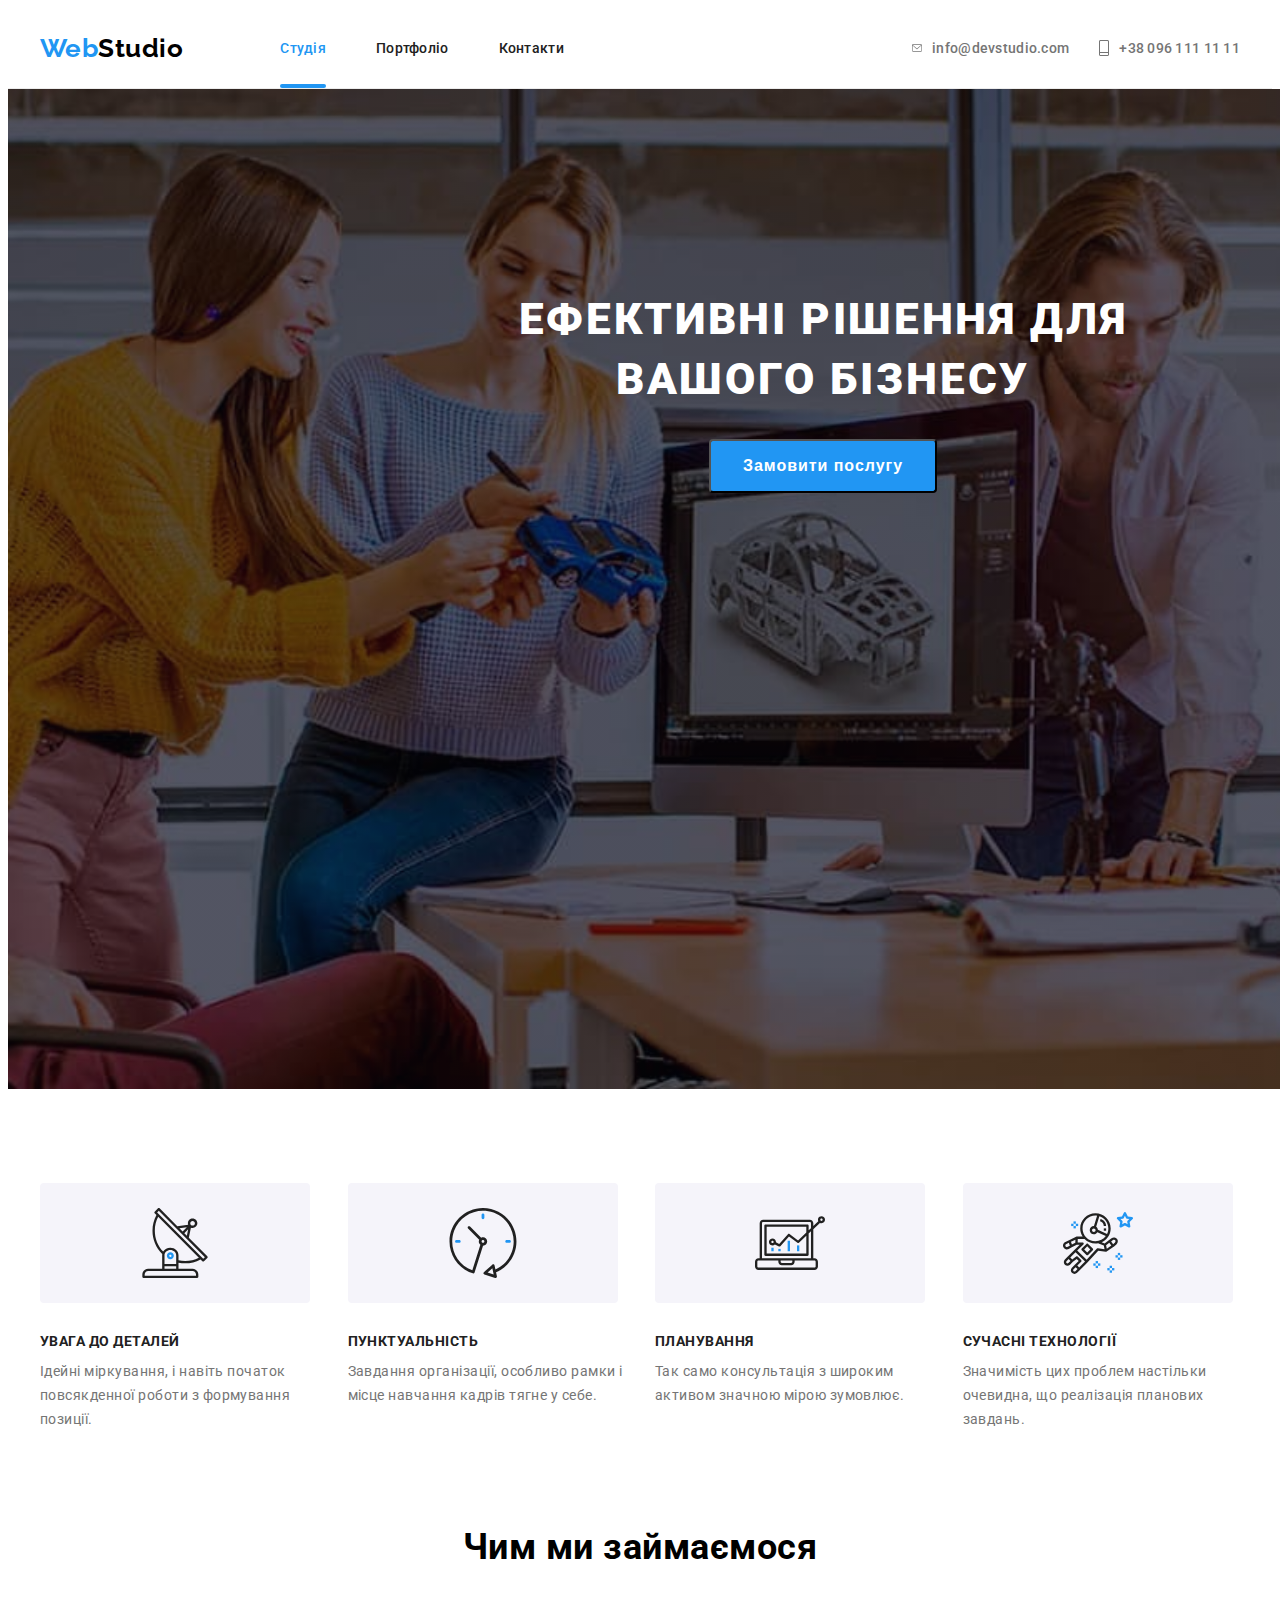
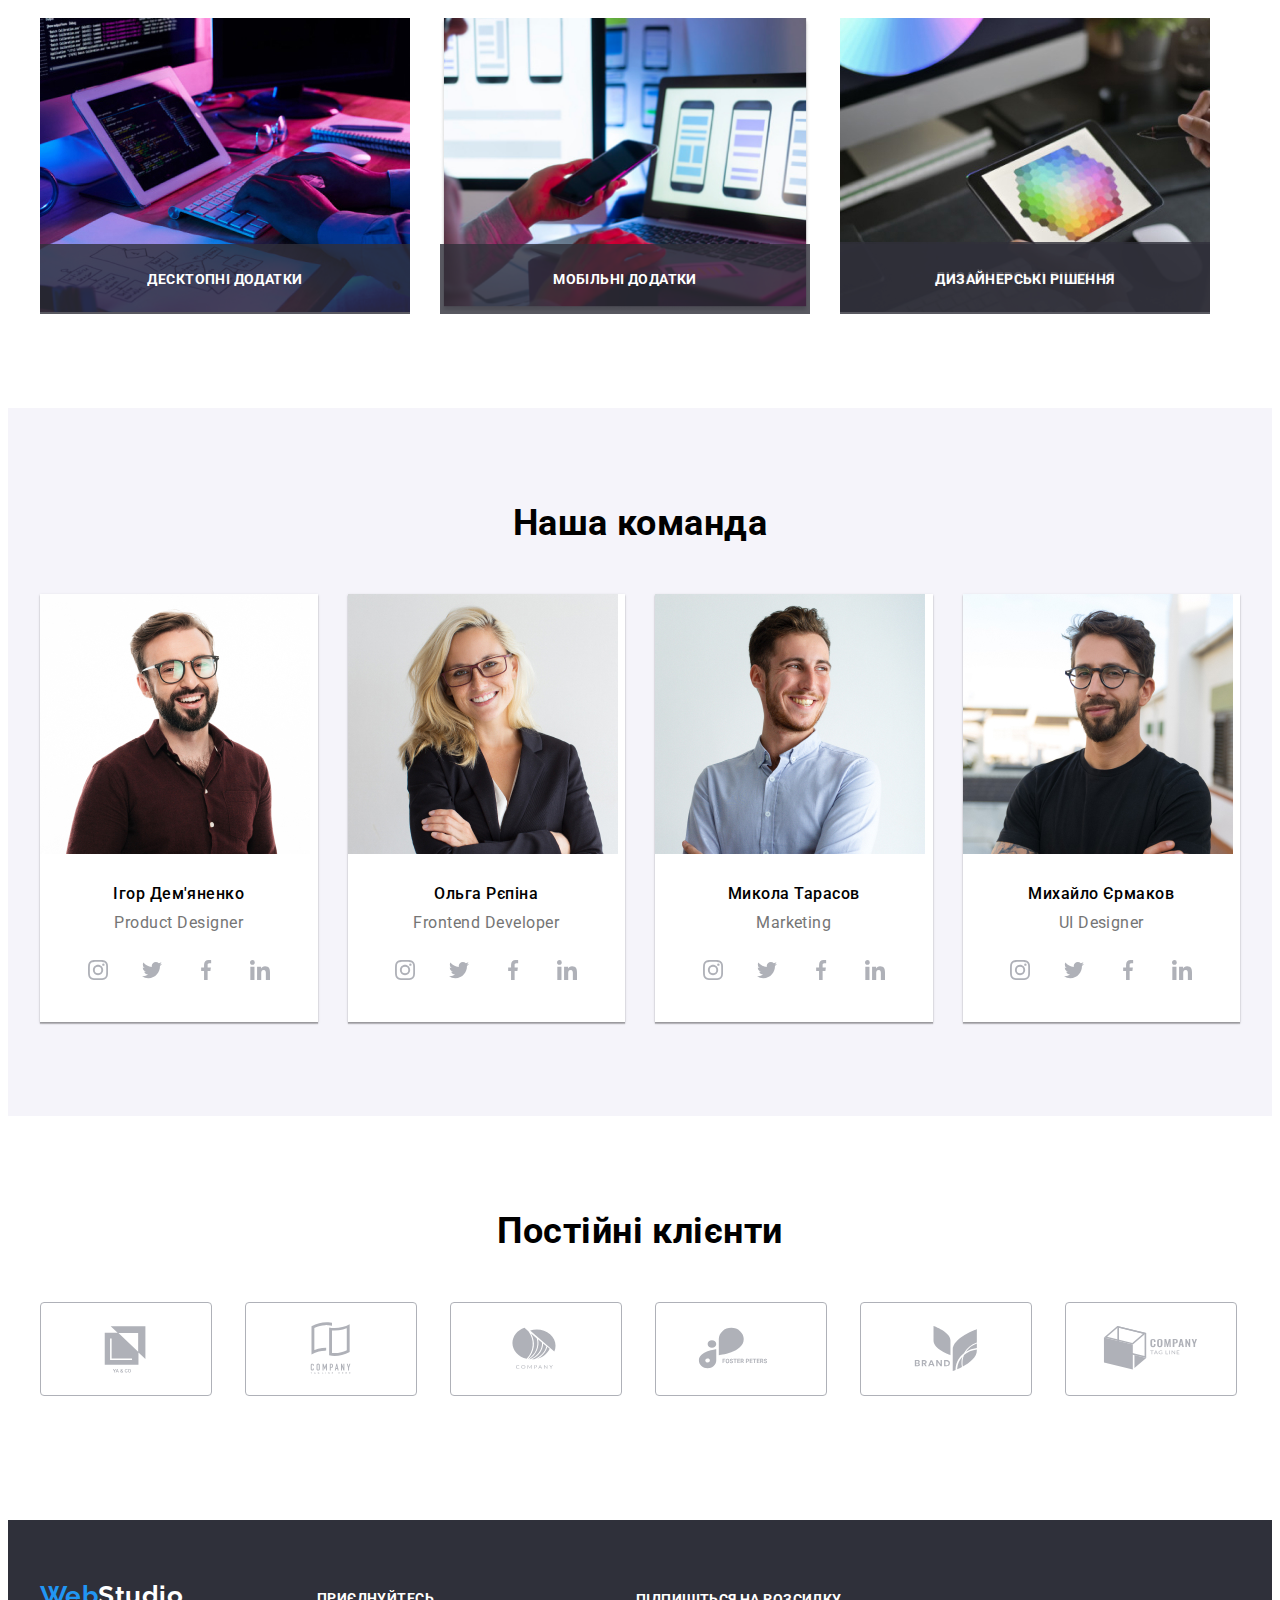
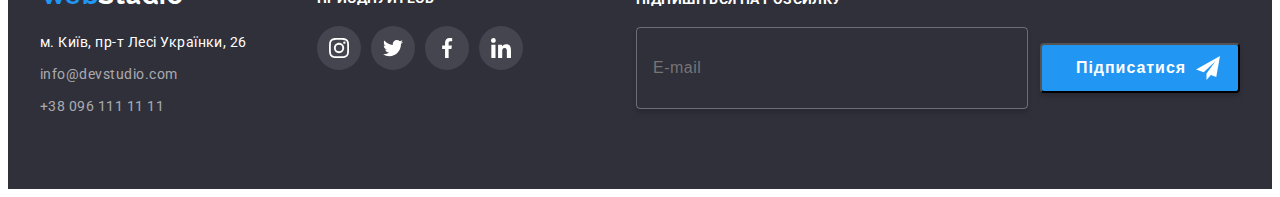
==== commit 0f863b45: "підправив кнопки в портфоліо" ====
--- a/index.html
+++ b/index.html
@@ -730,5 +730,6 @@
     </footer>
     <script src="./js/modal.js"></script>
     <script src="./js/menu.js"></script>
+    <script src="./js/script.js"></script>
   </body>
 </html>
--- a/css/main.min.css
+++ b/css/main.min.css
@@ -1 +1 @@
-:root{--main-font: "Roboto", sans-serif;--secondary-font: "Raleway", sans-serif;--primary-color: #212121;--accent-color: #2196f3;--white-col: #ffffff;--gray-col: #757575}body{font-family:var(--main-font);background-color:var(--white-col);letter-spacing:.03em}.container{padding-left:15px;padding-right:15px;margin-left:auto;margin-right:auto}@media screen and (min-width: 320px)and (max-width: 479px){.container{width:320px;padding-top:30px;padding-bottom:30px;margin-left:auto;padding-left:10px;padding-right:10px}}@media screen and (min-width: 480px){.container{width:480px;padding-top:60px;padding-bottom:60px}}@media screen and (min-width: 768px){.container{width:768px;padding-top:60px;padding-bottom:60px}}@media screen and (min-width: 1200px){.container{width:1200px;padding-top:94px;padding-bottom:94px;margin-left:auto;margin-right:auto}}.header{border-bottom:1px solid #ececec}h1,h2,h3,h4,p{margin:0}img{display:block}ul{margin:0;padding:0;list-style:none}.header__logo{margin-right:90px;font-family:var(--secondary-font);font-weight:700;font-size:26px;color:var(--accent-color);text-decoration:none;outline:none}.header__logo-color{color:#000}.footer__logo{font-family:var(--secondary-font);font-weight:700;font-size:26px;color:var(--accent-color);text-decoration:none;outline:none}.footer__studio{color:var(--white-col)}.backdrop{position:fixed;z-index:1;top:0;left:0;width:100%;height:100%;background-color:rgba(0,0,0,.3);opacity:1;-webkit-transition:opacity 250ms cubic-bezier(0.4, 0, 0.2, 1),visibility 250ms cubic-bezier(0.4, 0, 0.2, 1);transition:opacity 250ms cubic-bezier(0.4, 0, 0.2, 1),visibility 250ms cubic-bezier(0.4, 0, 0.2, 1);overflow-y:scroll}.backdrop.is-hidden{opacity:0;visibility:hidden;pointer-events:none}.backdrop.is-hidden .modal-wrapper{-webkit-transform:translate(-50%, -50%) scale(0, 6);transform:translate(-50%, -50%) scale(0, 6)}.modal-wrapper{position:absolute;top:50%;left:50%;height:581px;-webkit-transform:translate(-50%, -50%) scale(1);transform:translate(-50%, -50%) scale(1);-webkit-transition:-webkit-transform 250ms cubic-bezier(0.4, 0, 0.2, 1);transition:-webkit-transform 250ms cubic-bezier(0.4, 0, 0.2, 1);transition:transform 250ms cubic-bezier(0.4, 0, 0.2, 1);transition:transform 250ms cubic-bezier(0.4, 0, 0.2, 1), -webkit-transform 250ms cubic-bezier(0.4, 0, 0.2, 1);-webkit-box-shadow:0 2px 1px 0 rgba(0,0,0,.2),0 1px 1px 0 rgba(0,0,0,.14),0 1px 3px 0 rgba(0,0,0,.12);box-shadow:0 2px 1px 0 rgba(0,0,0,.2),0 1px 1px 0 rgba(0,0,0,.14),0 1px 3px 0 rgba(0,0,0,.12);background-color:var(--white-col);border-radius:4px;padding:40px}@media screen and (max-width: 1200px){.modal-wrapper{width:450px;height:609px}}@media screen and (max-width: 450px){.modal-wrapper{max-width:100%}}@media screen and (max-width: 320px){.modal-wrapper{max-width:100%;padding:20px}}.modal-btn{position:absolute;top:10px;right:10px;width:30px;height:30px;background-size:contain;background-origin:border-box;border-radius:50%;display:-webkit-box;display:-ms-flexbox;display:flex;-webkit-box-align:center;-ms-flex-align:center;align-items:center;-webkit-box-pack:center;-ms-flex-pack:center;justify-content:center;padding:0px;border-color:rgba(0,0,0,.1);background-color:var(--white-col);cursor:pointer;outline:rgba(0,0,0,0)}.modal-btn-icon{width:18px;height:18px;fill:#000;-webkit-transition:fill 250ms cubic-bezier(0.4, 0, 0.2, 1);transition:fill 250ms cubic-bezier(0.4, 0, 0.2, 1)}.modal-btn:hover .modal-btn-icon,.modal-btn:focus .modal-btn-icon{fill:var(--accent-color)}.modal-title{display:block;font-weight:700;font-size:20px;letter-spacing:.03em;text-align:center;color:#212121;margin-bottom:12px}.form-modal-group{position:relative;display:block;margin-bottom:10px}.form-modal-label{display:block;text-align:left;margin-bottom:4px;font-size:12px;letter-spacing:.01em;color:var(--gray-col)}.form-modal-input{border:1px solid rgba(33,33,33,.2);border-radius:4px;height:40px;width:100%;padding:5px 5px 5px 32px;-webkit-transition:border 250ms cubic-bezier(0.4, 0, 0.2, 1);transition:border 250ms cubic-bezier(0.4, 0, 0.2, 1)}.form-modal-input:focus,.form-modal-text:focus{border:solid 1px var(--accent-color);outline:none}.form-modal-input:hover,.form-modal-text:hover{border:1px solid var(--accent-color)}.form-modal-group:hover .form-modal-icon{fill:var(--accent-color)}.form-modal-input:focus+.form-modal-icon{fill:var(--accent-color)}.form-modal-text{display:block;width:100%;height:120px;border:1px solid rgba(33,33,33,.2);border-radius:1px;resize:none;padding:12px 16px 12px 16px;font-size:12px;letter-spacing:.01em;-webkit-transition:border 250ms cubic-bezier(0.4, 0, 0.2, 1);transition:border 250ms cubic-bezier(0.4, 0, 0.2, 1);outline:none}.form-modal-icon{position:absolute;left:12px;bottom:11px;-webkit-transition:fill 250ms cubic-bezier(0.4, 0, 0.2, 1);transition:fill 250ms cubic-bezier(0.4, 0, 0.2, 1)}.form-polisu-grup{display:-webkit-box;display:-ms-flexbox;display:flex;-webkit-box-align:center;-ms-flex-align:center;align-items:center;-webkit-box-pack:center;-ms-flex-pack:center;justify-content:center;margin-top:20px}.polise-private{font-size:14px;line-height:1.71429;letter-spacing:.03em;color:var(--gray-col);margin-left:0px;display:block}@media screen and (max-width: 1200px){.polise-private{font-size:12px}}@media screen and (min-width: 420px){.polise-private{margin-left:15px}}.polise-private-contract{text-decoration:underline;-webkit-text-decoration-skip-ink:none;text-decoration-skip-ink:none;color:var(--accent-color)}.custom-checkbox{width:16px;height:15px;margin-left:10px;display:-webkit-box;display:-ms-flexbox;display:flex;-webkit-box-align:center;-ms-flex-align:center;align-items:center;-webkit-box-pack:center;-ms-flex-pack:center;justify-content:center;border-radius:1px;border:1px solid var(--primary-color);-webkit-transition:border 250ms cubic-bezier(0.4, 0, 0.2, 1),background-color 250ms cubic-bezier(0.4, 0, 0.2, 1);transition:border 250ms cubic-bezier(0.4, 0, 0.2, 1),background-color 250ms cubic-bezier(0.4, 0, 0.2, 1)}@media screen and (min-width: 420px){.custom-checkbox{margin-left:0px}}.form-polisu-grup:hover .custom-checkbox{border:1px solid var(--accent-color)}.form-polisu-grup:focus-within .custom-checkbox{border:1px solid var(--accent-color)}.checkbox:checked+.custom-checkbox{background-color:var(--accent-color);background-size:contain;border-color:var(--accent-color);background-origin:border-box}.custom-checbocs-icon{opacity:0;-webkit-transition:opacity 250ms cubic-bezier(0.4, 0, 0.2, 1);transition:opacity 250ms cubic-bezier(0.4, 0, 0.2, 1)}.checkbox:checked+.custom-checkbox .custom-checbocs-icon{opacity:1}.visually-hidden{position:absolute;width:1px;height:1px;margin:-1px;border:0;padding:0;clip:rect(0 0 0 0);overflow:hidden}.send-btn{border-radius:4px;width:200px;height:50px;-webkit-box-shadow:0 4px 4px 0 rgba(0,0,0,.15);box-shadow:0 4px 4px 0 rgba(0,0,0,.15);background:var(--accent-color);font-weight:700;font-size:16px;line-height:1.875;letter-spacing:.06em;text-align:center;margin-top:30px;color:var(--white-col);cursor:pointer;border:rgba(0,0,0,0);-webkit-transition:background-color 250ms cubic-bezier(0.4, 0, 0.2, 1);transition:background-color 250ms cubic-bezier(0.4, 0, 0.2, 1)}.send-btn:hover,.send-btn:focus{background-color:#188ce8;outline:rgba(0,0,0,0)}.socials{display:-webkit-box;display:-ms-flexbox;display:flex;-webkit-box-pack:center;-ms-flex-pack:center;justify-content:center;-webkit-box-align:center;-ms-flex-align:center;align-items:center}.socials-link{display:-webkit-box;display:-ms-flexbox;display:flex;-webkit-box-align:center;-ms-flex-align:center;align-items:center;-webkit-box-pack:center;-ms-flex-pack:center;justify-content:center;width:44px;height:44px;background-color:var(--white-col);border-radius:50%;-webkit-transition:background-color 250ms cubic-bezier(0.4, 0, 0.2, 1);transition:background-color 250ms cubic-bezier(0.4, 0, 0.2, 1)}.socials-link:hover,.socials-link:focus{background-color:var(--accent-color);outline:none}.social-icon{fill:#afb1b8;-webkit-transition:fill 250ms cubic-bezier(0.4, 0, 0.2, 1);transition:fill 250ms cubic-bezier(0.4, 0, 0.2, 1)}.socials-link:hover .social-icon,.socials-link:focus .social-icon{fill:var(--white-col)}.socials-item:not(:last-child){margin-right:10px}.footikon{fill:var(--white-col)}@media screen and (min-width: 300px)and (max-width: 479px){.header .container{position:relative;padding-top:16px;padding-bottom:16px}.header__kontact-nav,.header__nav{display:none;-webkit-transition:display 1250ms cubic-bezier(0.4, 0, 0.2, 1);transition:display 1250ms cubic-bezier(0.4, 0, 0.2, 1)}.header__main-nav{display:-webkit-box;display:-ms-flexbox;display:flex;-webkit-box-pack:justify;-ms-flex-pack:justify;justify-content:space-between;-webkit-box-align:center;-ms-flex-align:center;align-items:center}.menu__mob{position:fixed;z-index:1;top:0;width:100vw;height:100vh;padding:10px 15px 48px 40px;display:-webkit-box;display:-ms-flexbox;display:flex;-webkit-box-orient:vertical;-webkit-box-direction:normal;-ms-flex-direction:column;flex-direction:column;-webkit-box-pack:justify;-ms-flex-pack:justify;justify-content:space-between;-webkit-box-shadow:0 1px 3px 0 rgba(0,0,0,.16),0 2px 4px 0 rgba(0,0,0,.08),0 4px 8px 0 rgba(0,0,0,.04);box-shadow:0 1px 3px 0 rgba(0,0,0,.16),0 2px 4px 0 rgba(0,0,0,.08),0 4px 8px 0 rgba(0,0,0,.04);background:#fff;-webkit-transition:opacity 250ms cubic-bezier(0.4, 0, 0.2, 1),visibility 250ms cubic-bezier(0.4, 0, 0.2, 1);transition:opacity 250ms cubic-bezier(0.4, 0, 0.2, 1),visibility 250ms cubic-bezier(0.4, 0, 0.2, 1);opacity:1}.menu__mob.is-hidden{opacity:0;visibility:hidden;pointer-events:none}.menu__close,.menu__open{display:block;margin-left:auto;border:none;background-color:rgba(0,0,0,0);-webkit-transition:fill 250ms cubic-bezier(0.4, 0, 0.2, 1);transition:fill 250ms cubic-bezier(0.4, 0, 0.2, 1)}.menu__open:hover,.menu__open:focus{fill:#2196f3;outline:rgba(0,0,0,0)}.menu__close:hover,.menu__close:focus{fill:#2196f3;outline:rgba(0,0,0,0)}.menu__link{font-weight:500;font-size:40px;letter-spacing:.02em;text-decoration:none;color:#212121;-webkit-transition:color 250ms cubic-bezier(0.4, 0, 0.2, 1);transition:color 250ms cubic-bezier(0.4, 0, 0.2, 1)}.menu__title:not(:last-child){margin-bottom:35px}.menu__contakt{margin-top:32px}.menu__tel{font-weight:500;font-size:25px;letter-spacing:.02em;color:#757575;text-decoration:none;margin:0px;-webkit-transition:color 250ms cubic-bezier(0.4, 0, 0.2, 1);transition:color 250ms cubic-bezier(0.4, 0, 0.2, 1)}.menu__mail{font-weight:500;font-size:24px;letter-spacing:.02em;text-decoration:none;color:#757575;margin:0px;-webkit-transition:color 250ms cubic-bezier(0.4, 0, 0.2, 1);transition:color 250ms cubic-bezier(0.4, 0, 0.2, 1)}.menu__conteiner-social{display:block;margin-top:64px}.menu-social{font-weight:500;font-size:18px;line-height:1.22222;letter-spacing:.02em;color:#2196f3}.menu-social:not(:last-child){margin-right:20px}.modal-wrapper{width:100vw;height:609px}}@media screen and (min-width: 480px)and (max-width: 767px){.header .container{position:relative;padding-top:16px;padding-bottom:16px}.header__kontact-nav,.header__nav{display:none;-webkit-transition:display 1250ms cubic-bezier(0.4, 0, 0.2, 1);transition:display 1250ms cubic-bezier(0.4, 0, 0.2, 1)}.header__main-nav{display:-webkit-box;display:-ms-flexbox;display:flex;-webkit-box-pack:justify;-ms-flex-pack:justify;justify-content:space-between;-webkit-box-align:center;-ms-flex-align:center;align-items:center}.menu__mob{position:fixed;z-index:1;top:0;width:100vw;height:100vh;padding:10px 15px 48px 40px;display:-webkit-box;display:-ms-flexbox;display:flex;-webkit-box-orient:vertical;-webkit-box-direction:normal;-ms-flex-direction:column;flex-direction:column;-webkit-box-pack:justify;-ms-flex-pack:justify;justify-content:space-between;-webkit-box-shadow:0 1px 3px 0 rgba(0,0,0,.16),0 2px 4px 0 rgba(0,0,0,.08),0 4px 8px 0 rgba(0,0,0,.04);box-shadow:0 1px 3px 0 rgba(0,0,0,.16),0 2px 4px 0 rgba(0,0,0,.08),0 4px 8px 0 rgba(0,0,0,.04);background:#fff;-webkit-transition:opacity 250ms cubic-bezier(0.4, 0, 0.2, 1),visibility 250ms cubic-bezier(0.4, 0, 0.2, 1);transition:opacity 250ms cubic-bezier(0.4, 0, 0.2, 1),visibility 250ms cubic-bezier(0.4, 0, 0.2, 1);opacity:1}.menu__mob.is-hidden{opacity:0;visibility:hidden;pointer-events:none}.menu__close,.menu__open{display:block;margin-left:auto;border:none;background-color:rgba(0,0,0,0);-webkit-transition:fill 250ms cubic-bezier(0.4, 0, 0.2, 1);transition:fill 250ms cubic-bezier(0.4, 0, 0.2, 1)}.menu__open:hover,.menu__open:focus{fill:#2196f3;outline:rgba(0,0,0,0)}.menu__close:hover,.menu__close:focus{fill:#2196f3;outline:rgba(0,0,0,0)}.menu__link{font-weight:500;font-size:40px;letter-spacing:.02em;text-decoration:none;color:#212121;-webkit-transition:color 250ms cubic-bezier(0.4, 0, 0.2, 1);transition:color 250ms cubic-bezier(0.4, 0, 0.2, 1)}.menu__title:not(:last-child){margin-bottom:35px}.menu__contakt{margin-top:32px}.menu__tel{font-weight:500;font-size:34px;letter-spacing:.02em;color:#757575;text-decoration:none;margin:0px;-webkit-transition:color 250ms cubic-bezier(0.4, 0, 0.2, 1);transition:color 250ms cubic-bezier(0.4, 0, 0.2, 1)}.menu__mail{font-weight:500;font-size:24px;letter-spacing:.02em;text-decoration:none;color:#757575;margin:0px;-webkit-transition:color 250ms cubic-bezier(0.4, 0, 0.2, 1);transition:color 250ms cubic-bezier(0.4, 0, 0.2, 1)}.menu__conteiner-social{display:-webkit-box;display:-ms-flexbox;display:flex;margin-top:64px}.menu-social{font-weight:500;font-size:18px;line-height:1.22222;letter-spacing:.02em;color:#2196f3}.menu-social:not(:last-child){margin-right:20px}.modal-wrapper{height:609px}}@media screen and (min-width: 768px){.menu__close,.menu__open,.menu__mob{display:none}.header .container{padding-top:0px;padding-bottom:0px;display:-webkit-box;display:-ms-flexbox;display:flex;-webkit-box-align:center;-ms-flex-align:center;align-items:center;-webkit-box-pack:justify;-ms-flex-pack:justify;justify-content:space-between}.header__logo{margin-right:97px}.header__main-nav{display:-webkit-box;display:-ms-flexbox;display:flex;-webkit-box-align:center;-ms-flex-align:center;align-items:center}.header__nav{display:-webkit-box;display:-ms-flexbox;display:flex;-webkit-box-align:center;-ms-flex-align:center;align-items:center}.header__link{display:-webkit-box;display:-ms-flexbox;display:flex;position:relative;text-decoration:none;outline:rgba(0,0,0,0);padding-top:26px;padding-bottom:26px;margin:0px;font-weight:500;font-size:14px;letter-spacing:.02em;color:#212121;-webkit-transition:color 250ms cubic-bezier(0.4, 0, 0.2, 1);transition:color 250ms cubic-bezier(0.4, 0, 0.2, 1)}.header__kontact-nav{margin-left:auto}.header__kontact{display:-webkit-box;display:-ms-flexbox;display:flex;position:relative;text-decoration:none;outline:rgba(0,0,0,0);padding-top:26px;padding-bottom:26px;margin:0px;padding:0px;margin:0px;font-weight:500;font-size:12px;letter-spacing:.02em;color:#757575}.header__item{margin-top:10px}.header__item-nav{margin-right:50px;padding:0px}.header__item-nav:last-child{margin-right:0px}.header__icon{display:block;width:10px;height:16px;margin-right:8px;padding:0px;fill:currentColor}}@media screen and (min-width: 1200px){.heder__container{display:-webkit-box;display:-ms-flexbox;display:flex;-webkit-box-align:center;-ms-flex-align:center;align-items:center}.header__main-nav{display:-webkit-box;display:-ms-flexbox;display:flex;-webkit-box-align:center;-ms-flex-align:center;align-items:center}.header__nav{display:-webkit-box;display:-ms-flexbox;display:flex;-webkit-box-align:center;-ms-flex-align:center;align-items:center}.header__item-nav{margin-right:50px}.header__item:last-child{margin-right:0px}.header__kontact-nav{margin-left:auto;display:-webkit-box;display:-ms-flexbox;display:flex;-webkit-box-align:center;-ms-flex-align:center;align-items:center}.header__item{margin-top:0px;margin-left:30px}.header__kontact{display:-webkit-box;display:-ms-flexbox;display:flex;-webkit-box-align:center;-ms-flex-align:center;align-items:center;padding-top:32px;padding-bottom:32px;font-weight:500;font-size:14px;letter-spacing:.02em;text-decoration:none;color:#757575;-webkit-transition:color 250ms cubic-bezier(0.4, 0, 0.2, 1);transition:color 250ms cubic-bezier(0.4, 0, 0.2, 1);outline:rgba(0,0,0,0)}.header__icon{width:10px;height:16px;margin-right:10px;fill:currentColor}.header__link{display:-webkit-box;display:-ms-flexbox;display:flex;-webkit-box-align:center;-ms-flex-align:center;align-items:center;font-weight:500;font-size:14px;letter-spacing:.02em;color:#212121;-webkit-transition:color 250ms cubic-bezier(0.4, 0, 0.2, 1);transition:color 250ms cubic-bezier(0.4, 0, 0.2, 1);position:relative;text-decoration:none;outline:none;padding-top:32px;padding-bottom:32px}}.header__link::after{content:"";display:block;width:100%;height:4px;position:absolute;left:0px;bottom:0px;border-radius:2px}.header__kontact:hover,.header__kontact:focus{color:var(--accent-color)}.header__link:hover,.header__link:focus{color:var(--accent-color)}.header__link.current::after{background-color:var(--accent-color)}.header__link.current{color:var(--accent-color)}.menu__link.current{color:var(--accent-color)}.menu__focus:hover,.menu__focus:focus{color:var(--accent-color);outline:rgba(0,0,0,0)}.header__button:focus{fill:#2196f3;outline:rgba(0,0,0,0)}@media screen and (min-width: 300px){.hero .container{width:100%;text-align:center;padding-top:118px;padding-bottom:118px;background-image:-webkit-gradient(linear, left top, left bottom, from(rgba(5, 6, 15, 0.4)), to(rgba(5, 6, 15, 0.4))),url(../images/hero-mob.jpg);background-image:linear-gradient(rgba(5, 6, 15, 0.4), rgba(5, 6, 15, 0.4)),url(../images/hero-mob.jpg)}}@media screen and (min-width: 300px)and (min-device-pixel-ratio: 2),screen and (min-width: 300px)and (-webkit-min-device-pixel-ratio: 2),screen and (min-width: 300px)and (min-resolution: 192dpi),screen and (min-width: 300px)and (min-resolution: 2dppx){.hero .container{background-image:-webkit-gradient(linear, left top, left bottom, from(rgba(5, 6, 15, 0.4)), to(rgba(5, 6, 15, 0.4))),url(../images/hero-mob@2x.jpg);background-image:linear-gradient(rgba(5, 6, 15, 0.4), rgba(5, 6, 15, 0.4)),url(../images/hero-mob@2x.jpg)}}@media screen and (min-width: 300px){.hero__title{font-weight:900;font-size:26px;line-height:1.61538;letter-spacing:.06em;text-transform:uppercase;text-align:center;margin-bottom:30px;margin-left:auto;margin-right:auto;color:#fff;width:300px}.hero__main-btn{padding:10px 24px}}@media screen and (min-width: 480px){.hero .container{width:100%;height:400px;padding-top:118px;padding-bottom:118px;text-align:center;margin-left:auto;margin-right:auto;background-image:-webkit-gradient(linear, left top, left bottom, from(rgba(5, 6, 15, 0.4)), to(rgba(5, 6, 15, 0.4))),url(../images/hero-mob.jpg);background-image:linear-gradient(rgba(5, 6, 15, 0.4), rgba(5, 6, 15, 0.4)),url(../images/hero-mob.jpg);background-size:cover}}@media screen and (min-width: 480px)and (min-device-pixel-ratio: 2),screen and (min-width: 480px)and (-webkit-min-device-pixel-ratio: 2),screen and (min-width: 480px)and (min-resolution: 192dpi),screen and (min-width: 480px)and (min-resolution: 2dppx){.hero .container{background-image:-webkit-gradient(linear, left top, left bottom, from(rgba(5, 6, 15, 0.4)), to(rgba(5, 6, 15, 0.4))),url(../images/hero-mob@2x.jpg);background-image:linear-gradient(rgba(5, 6, 15, 0.4), rgba(5, 6, 15, 0.4)),url(../images/hero-mob@2x.jpg)}}@media screen and (min-width: 480px){.hero__title{font-weight:900;font-size:26px;line-height:1.61538;letter-spacing:.06em;text-transform:uppercase;text-align:center;margin-bottom:30px;margin-left:auto;margin-right:auto;color:#fff;width:480px}.hero__main-btn{padding:10px 24px}}@media screen and (min-width: 768px){.hero .container{width:100%;height:400px;background-image:-webkit-gradient(linear, left top, left bottom, from(rgba(5, 6, 15, 0.4)), to(rgba(5, 6, 15, 0.4))),url(../images/hero-tabl.jpg);background-image:linear-gradient(rgba(5, 6, 15, 0.4), rgba(5, 6, 15, 0.4)),url(../images/hero-tabl.jpg);background-size:cover}}@media screen and (min-width: 768px)and (min-device-pixel-ratio: 2),screen and (min-width: 768px)and (-webkit-min-device-pixel-ratio: 2),screen and (min-width: 768px)and (min-resolution: 192dpi),screen and (min-width: 768px)and (min-resolution: 2dppx){.hero .container{background-image:-webkit-gradient(linear, left top, left bottom, from(rgba(5, 6, 15, 0.4)), to(rgba(5, 6, 15, 0.4))),url(../images/hero-tabl@2x.jpg);background-image:linear-gradient(rgba(5, 6, 15, 0.4), rgba(5, 6, 15, 0.4)),url(../images/hero-tabl@2x.jpg)}}@media screen and (min-width: 768px){.hero__title{font-weight:900;font-size:26px;line-height:1.61538;letter-spacing:.06em;text-transform:uppercase;text-align:center;margin-bottom:30px;width:360px;margin-left:auto;margin-right:auto;color:var(--white-col)}}@media screen and (min-width: 1200px){.hero .container{width:1600px;height:600px;background-repeat:no-repeat;background-position:center;background-size:contain;text-align:center;padding-top:200px;padding-bottom:200px;margin-left:auto;margin-right:auto;background-image:-webkit-gradient(linear, left top, left bottom, from(rgba(5, 6, 15, 0.4)), to(rgba(5, 6, 15, 0.4))),url(../images/hero-desktop.jpg);background-image:linear-gradient(rgba(5, 6, 15, 0.4), rgba(5, 6, 15, 0.4)),url(../images/hero-desktop.jpg)}}@media screen and (min-width: 1200px)and (min-device-pixel-ratio: 2),screen and (min-width: 1200px)and (-webkit-min-device-pixel-ratio: 2),screen and (min-width: 1200px)and (min-resolution: 192dpi),screen and (min-width: 1200px)and (min-resolution: 2dppx){.hero .container{background-image:-webkit-gradient(linear, left top, left bottom, from(rgba(5, 6, 15, 0.4)), to(rgba(5, 6, 15, 0.4))),url(../images/hero-desktop@2x.jpg);background-image:linear-gradient(rgba(5, 6, 15, 0.4), rgba(5, 6, 15, 0.4)),url(../images/hero-desktop@2x.jpg)}}@media screen and (min-width: 1200px){.hero__title{font-weight:900;font-size:44px;line-height:1.36364;letter-spacing:.06em;text-transform:uppercase;margin-bottom:30px;width:626px;margin-left:auto;margin-right:auto;color:var(--white-col)}}.hero__main-btn{border-radius:4px;padding:10px 32px;text-align:center;font-weight:700;font-size:16px;line-height:1.875;letter-spacing:.06em;color:var(--white-col);background-color:var(--accent-color);cursor:pointer;-webkit-transition:background-color 250ms cubic-bezier(0.4, 0, 0.2, 1);transition:background-color 250ms cubic-bezier(0.4, 0, 0.2, 1)}.hero__main-btn:hover,.hero__main-btn:focus{background-color:#188ce8}@media screen and (min-width: 300px)and (max-width: 450px){.features__list .features__icon{width:300px;height:120px}}@media screen and (min-width: 480px){.features__list .features__icon{width:450px;height:120px}}@media screen and (min-width: 768px){.features__list{display:-webkit-box;display:-ms-flexbox;display:flex;-ms-flex-wrap:wrap;flex-wrap:wrap;margin:-15px}.features__list .features__icon{width:354px;height:120px}}@media screen and (min-width: 1200px){.features .container{padding-top:94px;padding-bottom:1px}.features .container .features__icon{width:270px;height:120px}}@media screen and (min-width: 768px){.features__post{width:calc((100% - 60px)/2);margin:15px}}@media screen and (min-width: 1200px){.features__post{width:calc((100% - 120px)/4);margin:15px}}@media screen and (max-width: 767px){.features__post:not(:last-child){margin-bottom:30px}}.features__title{margin-top:0px;margin-bottom:10px;font-weight:700;font-size:14px;text-transform:uppercase;text-align:center;color:#212121}@media screen and (min-width: 768px){.features__title{text-align:left}}.features__text{font-size:14px;line-height:1.71429;color:var(--gray-col)}.features__icon{display:-webkit-box;display:-ms-flexbox;display:flex;-webkit-box-pack:center;-ms-flex-pack:center;justify-content:center;-webkit-box-align:center;-ms-flex-align:center;align-items:center;background:#f5f4fa;border-radius:4px;margin-bottom:30px}.features__icon-images{width:70px;height:70px;margin:0px}@media screen and (max-width: 1200px){.works{display:none}}.ourwork{display:-webkit-box;display:-ms-flexbox;display:flex;list-style:none}.works .section-heading{font-weight:700;font-size:36px;text-align:center;margin-bottom:50px}.img{position:relative;margin-right:30px}.img-text{width:370px;height:70px;left:0px;bottom:0px;position:absolute;display:-webkit-box;display:-ms-flexbox;display:flex;-webkit-box-align:center;-ms-flex-align:center;align-items:center;-webkit-box-pack:center;-ms-flex-pack:center;justify-content:center;text-transform:uppercase;padding:0px;margin:0px;font-weight:700;font-size:14px;letter-spacing:.03em;color:var(--white-col);background:rgba(47,48,58,.8)}.team{background:#f5f4fa}@media screen and (min-width: 768px){.our-team{display:-webkit-box;display:-ms-flexbox;display:flex;-ms-flex-wrap:wrap;flex-wrap:wrap;margin:-15px}}.img-team{-webkit-box-shadow:0 2px 1px 0 rgba(0,0,0,.2),0 1px 1px 0 rgba(0,0,0,.14),0 1px 3px 0 rgba(0,0,0,.12);box-shadow:0 2px 1px 0 rgba(0,0,0,.2),0 1px 1px 0 rgba(0,0,0,.14),0 1px 3px 0 rgba(0,0,0,.12);background:var(--white-col)}@media screen and (min-width: 320px){.img-team .our-foto{width:300px}}@media screen and (min-width: 480px){.img-team .our-foto{width:450px}}@media screen and (min-width: 768px){.img-team{width:calc((100% - 60px)/2);margin:15px}.img-team .our-foto{width:354px}}@media screen and (min-width: 1200px){.img-team{width:calc((100% - 120px)/4);margin:15px}.img-team .our-foto{width:270px}}@media screen and (max-width: 767px){.img-team:not(:last-child){margin-bottom:30px}}.section-headline{font-weight:700;font-size:36px;text-align:center;margin-bottom:50px}.name{margin-bottom:10px;font-weight:500;font-size:16px;text-align:center}.work{font-size:16px;color:var(--gray-col);text-align:center;margin-bottom:16px}.name-work{padding-top:30px;padding-bottom:30px}@media screen and (min-width: 300px){.client-link{display:block;width:300px;margin-bottom:10px}}@media screen and (min-width: 480px){.client{display:-webkit-box;display:-ms-flexbox;display:flex;-ms-flex-wrap:wrap;flex-wrap:wrap;margin:-15px}}@media screen and (min-width: 480px){.client-item{width:calc((100% - 60px)/2);margin:15px}.client-item .client-link{width:210px}}@media screen and (min-width: 768px){.client-item{width:calc((100% - 90px)/3);margin:15px}.client-item .client-link{width:226px}}@media screen and (min-width: 1200px){.client-item{width:calc((100% - 180px)/6);margin:15px}.client-item .client-link{width:170px}}.client-link{display:-webkit-box;display:-ms-flexbox;display:flex;-webkit-box-align:center;-ms-flex-align:center;align-items:center;-webkit-box-pack:center;-ms-flex-pack:center;justify-content:center;border:1px solid #afb1b8;border-radius:4px;height:92px;-webkit-transition:border 250ms cubic-bezier(0.4, 0, 0.2, 1);transition:border 250ms cubic-bezier(0.4, 0, 0.2, 1)}.client-link:hover,.client-link:focus{border-color:var(--accent-color);outline:none}.client-link:hover .client-icon,.client-link:focus .client-icon{fill:var(--accent-color)}.client-icon{fill:#afb1b8;-webkit-transition:fill 250ms cubic-bezier(0.4, 0, 0.2, 1);transition:fill 250ms cubic-bezier(0.4, 0, 0.2, 1)}.footer__main{background:#2f303a}@media screen and (min-width: 320px){.footer__container{display:block;text-align:center}.footer__logo{display:block;margin-bottom:20px}.fut__mail{margin-top:8px;margin-bottom:8px}.footer__address,.footer-icon{margin-bottom:60px}.form-footer-email{margin-bottom:20px;width:480px}.form-fild{display:block}.footer-btn-form{margin:auto}}@media screen and (min-width: 768px){.buter{display:-webkit-box;display:-ms-flexbox;display:flex}.footer__item,.footer-icon{margin-left:auto;margin-right:auto}.form-fild{display:block}.footer-btn-form{display:-webkit-box;display:-ms-flexbox;display:flex;margin:auto}.form-footer-email{width:450px;margin-right:0px}}@media screen and (min-width: 1200px){.footer__container{padding-top:60px;padding-bottom:60px;display:-webkit-box;display:-ms-flexbox;display:flex;-webkit-box-align:baseline;-ms-flex-align:baseline;align-items:baseline;text-align:left}.buter{display:-webkit-box;display:-ms-flexbox;display:flex}.footer__address{margin:0px}.form-futer-box{display:block;margin-left:auto}.footer-icon{display:block;margin-left:70px;margin-top:10px;margin-bottom:0px}.form-fild{display:-webkit-box;display:-ms-flexbox;display:flex;-webkit-box-align:baseline;-ms-flex-align:baseline;align-items:baseline;margin:0px}.form-footer-email{width:358px;margin-right:12px}.footer-btn-form{margin:0px}}.fut__adres{font-style:normal;font-size:14px;line-height:1.71429;color:var(--white-col)}.futer{font-family:var(--main-font);font-style:normal;font-size:14px;line-height:1.71429;color:rgba(255,255,255,.6);-webkit-transition:color 250ms cubic-bezier(0.4, 0, 0.2, 1);transition:color 250ms cubic-bezier(0.4, 0, 0.2, 1);text-decoration:none}.futer:hover,.futer:focus{color:var(--white-col);outline:none}.footer-social{font-weight:700;font-size:14px;letter-spacing:.03em;text-transform:uppercase;color:var(--white-col);margin-bottom:20px}.socials-link{background-color:rgba(255,255,255,.1)}.form-footer-email{border:1px solid rgba(255,255,255,.3);border-radius:4px;height:50px;-webkit-box-shadow:0 4px 4px 0 rgba(0,0,0,.15);box-shadow:0 4px 4px 0 rgba(0,0,0,.15);background:rgba(33,150,243,0);padding:15px 16px;font-size:16px;line-height:1.25;letter-spacing:.03em;color:rgba(255,255,255,.6);outline:rgba(0,0,0,0)}.footer-btn-form{display:-webkit-box;display:-ms-flexbox;display:flex;text-align:center;-webkit-box-align:center;-ms-flex-align:center;align-items:center;border-radius:4px;width:200px;height:50px;-webkit-box-shadow:0 4px 4px 0 rgba(0,0,0,.15);box-shadow:0 4px 4px 0 rgba(0,0,0,.15);background-color:var(--accent-color);color:var(--white-col);cursor:pointer;font-weight:700;font-size:16px;line-height:1.875;letter-spacing:.06em;-webkit-transition:background-color 250ms cubic-bezier(0.4, 0, 0.2, 1);transition:background-color 250ms cubic-bezier(0.4, 0, 0.2, 1)}.footer-btn-form:hover,.footer-btn-form:focus{background-color:#188ce8;outline:rgba(0,0,0,0)}.sing-up{margin-left:28px;margin-right:10px}.portfolio{padding-top:0px;padding-bottom:0px}@media screen and (min-width: 300px)and (max-width: 479px){.btn-projects{margin-bottom:20px}.box-btn{-webkit-box-pack:center;-ms-flex-pack:center;justify-content:center}.box-btn:not(:last-child){margin-bottom:15px}.projects{width:300px;display:block}.project{width:300px}.overlu{width:300px}.item{width:300px}.proect{width:300px}.project-img{display:block;width:300px}}@media screen and (min-width: 480px)and (max-width: 767px){.btn-projects{display:-webkit-box;display:-ms-flexbox;display:flex;-webkit-box-orient:vertical;-webkit-box-direction:normal;-ms-flex-direction:column;flex-direction:column;-webkit-box-align:start;-ms-flex-align:start;align-items:flex-start;margin-bottom:40px}.box-btn:not(:last-child){margin-bottom:15px}.project-img{display:block;width:450px;height:294px}}@media screen and (min-width: 768px){.btn-projects{display:-webkit-box;display:-ms-flexbox;display:flex;-webkit-box-align:center;-ms-flex-align:center;align-items:center;-webkit-box-pack:center;-ms-flex-pack:center;justify-content:center;margin-bottom:30px;list-style:none}.project-img{display:block;width:354px;height:294px}.proect{width:354px}}@media screen and (min-width: 1200px){.proect,.proectuk{width:370px}.item{width:370px;height:404px}.project-img{width:370px;display:block}}.box-btn{display:-webkit-box;display:-ms-flexbox;display:flex}.btn-nav{font-weight:500;font-size:16px;line-height:1.625;color:var(--white-col);background-color:var(--accent-color);cursor:pointer;padding:6px 22px;border-radius:4px;border:none;outline:var(--accent-color);-webkit-transition:-webkit-box-shadow 250ms cubic-bezier(0.4, 0, 0.2, 1);transition:-webkit-box-shadow 250ms cubic-bezier(0.4, 0, 0.2, 1);transition:box-shadow 250ms cubic-bezier(0.4, 0, 0.2, 1);transition:box-shadow 250ms cubic-bezier(0.4, 0, 0.2, 1), -webkit-box-shadow 250ms cubic-bezier(0.4, 0, 0.2, 1)}.btn-nav:hover{-webkit-box-shadow:0 2px 2px 0 rgba(0,0,0,.12),0 1px 2px 0 rgba(0,0,0,.08),0 3px 1px 0 rgba(0,0,0,.1);box-shadow:0 2px 2px 0 rgba(0,0,0,.12),0 1px 2px 0 rgba(0,0,0,.08),0 3px 1px 0 rgba(0,0,0,.1)}.btn{font-weight:500;font-size:16px;line-height:1.625;cursor:pointer;padding:6px 22px;border-radius:4px;border:none;background-color:#f5f4fa;-webkit-transition:background-color 250ms cubic-bezier(0.4, 0, 0.2, 1),color 250ms cubic-bezier(0.4, 0, 0.2, 1),-webkit-box-shadow 250ms cubic-bezier(0.4, 0, 0.2, 1);transition:background-color 250ms cubic-bezier(0.4, 0, 0.2, 1),color 250ms cubic-bezier(0.4, 0, 0.2, 1),-webkit-box-shadow 250ms cubic-bezier(0.4, 0, 0.2, 1);transition:background-color 250ms cubic-bezier(0.4, 0, 0.2, 1),color 250ms cubic-bezier(0.4, 0, 0.2, 1),box-shadow 250ms cubic-bezier(0.4, 0, 0.2, 1);transition:background-color 250ms cubic-bezier(0.4, 0, 0.2, 1),color 250ms cubic-bezier(0.4, 0, 0.2, 1),box-shadow 250ms cubic-bezier(0.4, 0, 0.2, 1),-webkit-box-shadow 250ms cubic-bezier(0.4, 0, 0.2, 1)}.btn:hover,.btn:focus{color:var(--white-col);background-color:var(--accent-color);-webkit-box-shadow:0 2px 2px 0 rgba(0,0,0,.12),0 1px 2px 0 rgba(0,0,0,.08),0 3px 1px 0 rgba(0,0,0,.1);box-shadow:0 2px 2px 0 rgba(0,0,0,.12),0 1px 2px 0 rgba(0,0,0,.08),0 3px 1px 0 rgba(0,0,0,.1);outline:rgba(0,0,0,0)}.item-btn{margin-right:8px}.item-btn:last-child{margin-right:0px}.projects{display:-webkit-box;display:-ms-flexbox;display:flex;-ms-flex-wrap:wrap;flex-wrap:wrap;gap:30px}.proect{-webkit-box-flex:1;-ms-flex-positive:1;flex-grow:1;-webkit-box-pack:justify;-ms-flex-pack:justify;justify-content:space-between;padding:20px 24px 20px 24px;border-right:1px solid #eee;border-bottom:1px solid #eee;border-left:1px solid #eee}.proect-title{margin-bottom:4px;font-weight:700;font-size:18px;line-height:2;letter-spacing:.06em;color:var(--primary-color)}.proect-txt{font-size:16px;line-height:1.875;letter-spacing:.03em;color:var(--gray-col)}.project{display:-webkit-box;display:-ms-flexbox;display:flex;-webkit-box-orient:vertical;-webkit-box-direction:normal;-ms-flex-direction:column;flex-direction:column;height:100%;text-decoration:none;outline:rgba(0,0,0,0);-webkit-transition:-webkit-box-shadow 250ms cubic-bezier(0.4, 0, 0.2, 1);transition:-webkit-box-shadow 250ms cubic-bezier(0.4, 0, 0.2, 1);transition:box-shadow 250ms cubic-bezier(0.4, 0, 0.2, 1);transition:box-shadow 250ms cubic-bezier(0.4, 0, 0.2, 1), -webkit-box-shadow 250ms cubic-bezier(0.4, 0, 0.2, 1)}.project:hover,.project:focus{-webkit-box-shadow:1px 4px 6px 0 rgba(0,0,0,.16),0 4px 4px 0 rgba(0,0,0,.06),0 1px 1px 0 rgba(0,0,0,.12);box-shadow:1px 4px 6px 0 rgba(0,0,0,.16),0 4px 4px 0 rgba(0,0,0,.06),0 1px 1px 0 rgba(0,0,0,.12)}.overlu{position:relative;overflow:hidden}.overlu-color{position:absolute;display:-webkit-box;display:-ms-flexbox;display:flex;-webkit-box-pack:center;-ms-flex-pack:center;justify-content:center;-webkit-box-align:center;-ms-flex-align:center;align-items:center;top:0px;left:0;width:100%;height:100%;background:rgba(33,150,243,.9);-webkit-transform:translateY(100%);transform:translateY(100%);-webkit-transition:-webkit-transform 250ms cubic-bezier(0.4, 0, 0.2, 1);transition:-webkit-transform 250ms cubic-bezier(0.4, 0, 0.2, 1);transition:transform 250ms cubic-bezier(0.4, 0, 0.2, 1);transition:transform 250ms cubic-bezier(0.4, 0, 0.2, 1), -webkit-transform 250ms cubic-bezier(0.4, 0, 0.2, 1)}@media screen and (min-width: 300px){.overlu-color{padding:40px 24px}}@media screen and (min-width: 480px){.overlu-color{padding:74px 24px}}@media screen and (min-width: 768px){.overlu-color{padding:49px 24px 77px 24px}}@media screen and (min-width: 1200px){.overlu-color{padding:63px 24px}}.overlu-text{font-size:18px;line-height:1.55556;letter-spacing:.03em;color:var(--white-col)}@media screen and (max-width: 480px){.overlu-text{font-size:16px}}.project:hover .overlu-color,.project:focus .overlu-color{-webkit-transform:translateY(0%);transform:translateY(0%)}/*# sourceMappingURL=main.min.css.map */+:root{--main-font: "Roboto", sans-serif;--secondary-font: "Raleway", sans-serif;--primary-color: #212121;--accent-color: #2196f3;--white-col: #ffffff;--gray-col: #757575}body{font-family:var(--main-font);background-color:var(--white-col);letter-spacing:.03em}.container{padding-left:15px;padding-right:15px;margin-left:auto;margin-right:auto}@media screen and (min-width: 300px){.container{width:320px;padding-top:50px;padding-bottom:50px;margin-left:auto;margin-right:auto;padding-left:15px;padding-right:15px}}@media screen and (min-width: 480px){.container{width:480px;padding-top:60px;padding-bottom:60px;margin-left:auto;margin-right:auto}}@media screen and (min-width: 768px){.container{width:768px;padding-top:60px;padding-bottom:60px;margin-left:auto;margin-right:auto}}@media screen and (min-width: 1200px){.container{width:1200px;padding-top:94px;padding-bottom:94px;margin-left:auto;margin-right:auto}}.header{border-bottom:1px solid #ececec}h1,h2,h3,h4,p{margin:0}img{display:block}ul{margin:0;padding:0;list-style:none}.header__logo{margin-right:90px;font-family:var(--secondary-font);font-weight:700;font-size:26px;color:var(--accent-color);text-decoration:none;outline:none}.header__logo-color{color:#000}.footer__logo{font-family:var(--secondary-font);font-weight:700;font-size:26px;color:var(--accent-color);text-decoration:none;outline:none}.footer__studio{color:var(--white-col)}.backdrop{position:fixed;z-index:1;top:0;left:0;width:100%;height:100%;background-color:rgba(0,0,0,.3);opacity:1;-webkit-transition:opacity 250ms cubic-bezier(0.4, 0, 0.2, 1),visibility 250ms cubic-bezier(0.4, 0, 0.2, 1);transition:opacity 250ms cubic-bezier(0.4, 0, 0.2, 1),visibility 250ms cubic-bezier(0.4, 0, 0.2, 1);overflow-y:scroll}.backdrop.is-hidden{opacity:0;visibility:hidden;pointer-events:none}.backdrop.is-hidden .modal-wrapper{-webkit-transform:translate(-50%, -50%) scale(0, 6);transform:translate(-50%, -50%) scale(0, 6)}.modal-wrapper{position:absolute;top:50%;left:50%;height:581px;-webkit-transform:translate(-50%, -50%) scale(1);transform:translate(-50%, -50%) scale(1);-webkit-transition:-webkit-transform 250ms cubic-bezier(0.4, 0, 0.2, 1);transition:-webkit-transform 250ms cubic-bezier(0.4, 0, 0.2, 1);transition:transform 250ms cubic-bezier(0.4, 0, 0.2, 1);transition:transform 250ms cubic-bezier(0.4, 0, 0.2, 1), -webkit-transform 250ms cubic-bezier(0.4, 0, 0.2, 1);-webkit-box-shadow:0 2px 1px 0 rgba(0,0,0,.2),0 1px 1px 0 rgba(0,0,0,.14),0 1px 3px 0 rgba(0,0,0,.12);box-shadow:0 2px 1px 0 rgba(0,0,0,.2),0 1px 1px 0 rgba(0,0,0,.14),0 1px 3px 0 rgba(0,0,0,.12);background-color:var(--white-col);border-radius:4px;padding:40px}@media screen and (max-width: 1200px){.modal-wrapper{width:450px;height:609px}}@media screen and (max-width: 450px){.modal-wrapper{max-width:100%}}@media screen and (max-width: 320px){.modal-wrapper{max-width:100%;padding:50px 40px 20px 40px}}.modal-btn{position:absolute;top:10px;right:10px;width:30px;height:30px;background-size:contain;background-origin:border-box;border-radius:50%;display:-webkit-box;display:-ms-flexbox;display:flex;-webkit-box-align:center;-ms-flex-align:center;align-items:center;-webkit-box-pack:center;-ms-flex-pack:center;justify-content:center;padding:0px;border-color:rgba(0,0,0,.1);background-color:var(--white-col);cursor:pointer;outline:rgba(0,0,0,0)}.modal-btn-icon{width:18px;height:18px;fill:#000;-webkit-transition:fill 250ms cubic-bezier(0.4, 0, 0.2, 1);transition:fill 250ms cubic-bezier(0.4, 0, 0.2, 1)}.modal-btn:hover .modal-btn-icon,.modal-btn:focus .modal-btn-icon{fill:var(--accent-color)}.modal-title{display:block;font-weight:700;font-size:20px;letter-spacing:.03em;text-align:center;color:#212121;margin-bottom:12px}.form-modal-group{position:relative;display:block;margin-bottom:10px}.form-modal-label{display:block;text-align:left;margin-bottom:4px;font-size:12px;letter-spacing:.01em;color:var(--gray-col)}.form-modal-input{border:1px solid rgba(33,33,33,.2);border-radius:4px;height:40px;width:100%;padding:5px 5px 5px 32px;-webkit-transition:border 250ms cubic-bezier(0.4, 0, 0.2, 1);transition:border 250ms cubic-bezier(0.4, 0, 0.2, 1)}.form-modal-input:focus,.form-modal-text:focus{border:solid 1px var(--accent-color);outline:none}.form-modal-input:hover,.form-modal-text:hover{border:1px solid var(--accent-color)}.form-modal-group:hover .form-modal-icon{fill:var(--accent-color)}.form-modal-input:focus+.form-modal-icon{fill:var(--accent-color)}.form-modal-text{display:block;width:100%;height:120px;border:1px solid rgba(33,33,33,.2);border-radius:1px;resize:none;padding:12px 16px 12px 16px;font-size:12px;letter-spacing:.01em;-webkit-transition:border 250ms cubic-bezier(0.4, 0, 0.2, 1);transition:border 250ms cubic-bezier(0.4, 0, 0.2, 1);outline:none}.form-modal-icon{position:absolute;left:12px;bottom:11px;-webkit-transition:fill 250ms cubic-bezier(0.4, 0, 0.2, 1);transition:fill 250ms cubic-bezier(0.4, 0, 0.2, 1)}.form-polisu-grup{display:-webkit-box;display:-ms-flexbox;display:flex;-webkit-box-align:center;-ms-flex-align:center;align-items:center;-webkit-box-pack:center;-ms-flex-pack:center;justify-content:center;margin-top:20px}.polise-private{font-size:14px;line-height:1.71429;letter-spacing:.03em;color:var(--gray-col);margin-left:0px;display:block}@media screen and (max-width: 1200px){.polise-private{font-size:12px}}@media screen and (min-width: 420px){.polise-private{margin-left:15px}}.polise-private-contract{text-decoration:underline;-webkit-text-decoration-skip-ink:none;text-decoration-skip-ink:none;color:var(--accent-color)}.custom-checkbox{width:16px;height:15px;margin-left:10px;display:-webkit-box;display:-ms-flexbox;display:flex;-webkit-box-align:center;-ms-flex-align:center;align-items:center;-webkit-box-pack:center;-ms-flex-pack:center;justify-content:center;border-radius:1px;border:1px solid var(--primary-color);-webkit-transition:border 250ms cubic-bezier(0.4, 0, 0.2, 1),background-color 250ms cubic-bezier(0.4, 0, 0.2, 1);transition:border 250ms cubic-bezier(0.4, 0, 0.2, 1),background-color 250ms cubic-bezier(0.4, 0, 0.2, 1)}@media screen and (min-width: 420px){.custom-checkbox{margin-left:0px}}.form-polisu-grup:hover .custom-checkbox{border:1px solid var(--accent-color)}.form-polisu-grup:focus-within .custom-checkbox{border:1px solid var(--accent-color)}.checkbox:checked+.custom-checkbox{background-color:var(--accent-color);background-size:contain;border-color:var(--accent-color);background-origin:border-box}.custom-checbocs-icon{opacity:0;-webkit-transition:opacity 250ms cubic-bezier(0.4, 0, 0.2, 1);transition:opacity 250ms cubic-bezier(0.4, 0, 0.2, 1)}.checkbox:checked+.custom-checkbox .custom-checbocs-icon{opacity:1}.visually-hidden{position:absolute;width:1px;height:1px;margin:-1px;border:0;padding:0;clip:rect(0 0 0 0);overflow:hidden}.send-btn{border-radius:4px;width:200px;height:50px;-webkit-box-shadow:0 4px 4px 0 rgba(0,0,0,.15);box-shadow:0 4px 4px 0 rgba(0,0,0,.15);background:var(--accent-color);font-weight:700;font-size:16px;line-height:1.875;letter-spacing:.06em;text-align:center;margin-top:30px;color:var(--white-col);cursor:pointer;border:rgba(0,0,0,0);-webkit-transition:background-color 250ms cubic-bezier(0.4, 0, 0.2, 1);transition:background-color 250ms cubic-bezier(0.4, 0, 0.2, 1)}.send-btn:hover,.send-btn:focus{background-color:#188ce8;outline:rgba(0,0,0,0)}.socials{display:-webkit-box;display:-ms-flexbox;display:flex;-webkit-box-pack:center;-ms-flex-pack:center;justify-content:center;-webkit-box-align:center;-ms-flex-align:center;align-items:center}.socials-link{display:-webkit-box;display:-ms-flexbox;display:flex;-webkit-box-align:center;-ms-flex-align:center;align-items:center;-webkit-box-pack:center;-ms-flex-pack:center;justify-content:center;width:44px;height:44px;background-color:var(--white-col);border-radius:50%;-webkit-transition:background-color 250ms cubic-bezier(0.4, 0, 0.2, 1);transition:background-color 250ms cubic-bezier(0.4, 0, 0.2, 1)}.socials-link:hover,.socials-link:focus{background-color:var(--accent-color);outline:none}.social-icon{fill:#afb1b8;-webkit-transition:fill 250ms cubic-bezier(0.4, 0, 0.2, 1);transition:fill 250ms cubic-bezier(0.4, 0, 0.2, 1)}.socials-link:hover .social-icon,.socials-link:focus .social-icon{fill:var(--white-col)}.socials-item:not(:last-child){margin-right:10px}.footikon{fill:var(--white-col)}@media screen and (min-width: 300px)and (max-width: 479px){.header .container{position:relative;padding-top:16px;padding-bottom:16px}.header__kontact-nav,.header__nav{display:none;-webkit-transition:display 1250ms cubic-bezier(0.4, 0, 0.2, 1);transition:display 1250ms cubic-bezier(0.4, 0, 0.2, 1)}.header__main-nav{display:-webkit-box;display:-ms-flexbox;display:flex;-webkit-box-pack:justify;-ms-flex-pack:justify;justify-content:space-between;-webkit-box-align:center;-ms-flex-align:center;align-items:center}.menu__mob{position:fixed;z-index:1;top:0;width:100vw;height:100vh;padding:10px 15px 48px 40px;display:-webkit-box;display:-ms-flexbox;display:flex;-webkit-box-orient:vertical;-webkit-box-direction:normal;-ms-flex-direction:column;flex-direction:column;-webkit-box-pack:justify;-ms-flex-pack:justify;justify-content:space-between;-webkit-box-shadow:0 1px 3px 0 rgba(0,0,0,.16),0 2px 4px 0 rgba(0,0,0,.08),0 4px 8px 0 rgba(0,0,0,.04);box-shadow:0 1px 3px 0 rgba(0,0,0,.16),0 2px 4px 0 rgba(0,0,0,.08),0 4px 8px 0 rgba(0,0,0,.04);background:#fff;-webkit-transition:opacity 250ms cubic-bezier(0.4, 0, 0.2, 1),visibility 250ms cubic-bezier(0.4, 0, 0.2, 1);transition:opacity 250ms cubic-bezier(0.4, 0, 0.2, 1),visibility 250ms cubic-bezier(0.4, 0, 0.2, 1);opacity:1}.menu__mob.is-hidden{opacity:0;visibility:hidden;pointer-events:none}.menu__close,.menu__open{display:block;margin-left:auto;border:none;background-color:rgba(0,0,0,0);-webkit-transition:fill 250ms cubic-bezier(0.4, 0, 0.2, 1);transition:fill 250ms cubic-bezier(0.4, 0, 0.2, 1)}.menu__open:hover,.menu__open:focus{fill:#2196f3;outline:rgba(0,0,0,0)}.menu__close:hover,.menu__close:focus{fill:#2196f3;outline:rgba(0,0,0,0)}.menu__link{font-weight:500;font-size:40px;letter-spacing:.02em;text-decoration:none;color:#212121;-webkit-transition:color 250ms cubic-bezier(0.4, 0, 0.2, 1);transition:color 250ms cubic-bezier(0.4, 0, 0.2, 1)}.menu__title:not(:last-child){margin-bottom:35px}.menu__contakt{margin-top:32px}.menu__tel{font-weight:500;font-size:25px;letter-spacing:.02em;color:#757575;text-decoration:none;margin:0px;-webkit-transition:color 250ms cubic-bezier(0.4, 0, 0.2, 1);transition:color 250ms cubic-bezier(0.4, 0, 0.2, 1)}.menu__mail{font-weight:500;font-size:24px;letter-spacing:.02em;text-decoration:none;color:#757575;margin:0px;-webkit-transition:color 250ms cubic-bezier(0.4, 0, 0.2, 1);transition:color 250ms cubic-bezier(0.4, 0, 0.2, 1)}.menu__conteiner-social{display:block;margin-top:64px}.menu-social{font-weight:500;font-size:18px;line-height:1.22222;letter-spacing:.02em;color:#2196f3}.menu-social:not(:last-child){margin-right:20px}.modal-wrapper{width:100vw;height:609px}}@media screen and (min-width: 480px)and (max-width: 767px){.header .container{position:relative;padding-top:16px;padding-bottom:16px}.header__kontact-nav,.header__nav{display:none;-webkit-transition:display 1250ms cubic-bezier(0.4, 0, 0.2, 1);transition:display 1250ms cubic-bezier(0.4, 0, 0.2, 1)}.header__main-nav{display:-webkit-box;display:-ms-flexbox;display:flex;-webkit-box-pack:justify;-ms-flex-pack:justify;justify-content:space-between;-webkit-box-align:center;-ms-flex-align:center;align-items:center}.menu__mob{position:fixed;z-index:1;top:0;width:100vw;height:100vh;padding:10px 15px 48px 40px;display:-webkit-box;display:-ms-flexbox;display:flex;-webkit-box-orient:vertical;-webkit-box-direction:normal;-ms-flex-direction:column;flex-direction:column;-webkit-box-pack:justify;-ms-flex-pack:justify;justify-content:space-between;-webkit-box-shadow:0 1px 3px 0 rgba(0,0,0,.16),0 2px 4px 0 rgba(0,0,0,.08),0 4px 8px 0 rgba(0,0,0,.04);box-shadow:0 1px 3px 0 rgba(0,0,0,.16),0 2px 4px 0 rgba(0,0,0,.08),0 4px 8px 0 rgba(0,0,0,.04);background:#fff;-webkit-transition:opacity 250ms cubic-bezier(0.4, 0, 0.2, 1),visibility 250ms cubic-bezier(0.4, 0, 0.2, 1);transition:opacity 250ms cubic-bezier(0.4, 0, 0.2, 1),visibility 250ms cubic-bezier(0.4, 0, 0.2, 1);opacity:1}.menu__mob.is-hidden{opacity:0;visibility:hidden;pointer-events:none}.menu__close,.menu__open{display:block;margin-left:auto;border:none;background-color:rgba(0,0,0,0);-webkit-transition:fill 250ms cubic-bezier(0.4, 0, 0.2, 1);transition:fill 250ms cubic-bezier(0.4, 0, 0.2, 1)}.menu__open:hover,.menu__open:focus{fill:#2196f3;outline:rgba(0,0,0,0)}.menu__close:hover,.menu__close:focus{fill:#2196f3;outline:rgba(0,0,0,0)}.menu__link{font-weight:500;font-size:40px;letter-spacing:.02em;text-decoration:none;color:#212121;-webkit-transition:color 250ms cubic-bezier(0.4, 0, 0.2, 1);transition:color 250ms cubic-bezier(0.4, 0, 0.2, 1)}.menu__title:not(:last-child){margin-bottom:35px}.menu__contakt{margin-top:32px}.menu__tel{font-weight:500;font-size:34px;letter-spacing:.02em;color:#757575;text-decoration:none;margin:0px;-webkit-transition:color 250ms cubic-bezier(0.4, 0, 0.2, 1);transition:color 250ms cubic-bezier(0.4, 0, 0.2, 1)}.menu__mail{font-weight:500;font-size:24px;letter-spacing:.02em;text-decoration:none;color:#757575;margin:0px;-webkit-transition:color 250ms cubic-bezier(0.4, 0, 0.2, 1);transition:color 250ms cubic-bezier(0.4, 0, 0.2, 1)}.menu__conteiner-social{display:-webkit-box;display:-ms-flexbox;display:flex;margin-top:64px}.menu-social{font-weight:500;font-size:18px;line-height:1.22222;letter-spacing:.02em;color:#2196f3}.menu-social:not(:last-child){margin-right:20px}.modal-wrapper{height:609px}}@media screen and (min-width: 768px){.menu__close,.menu__open,.menu__mob{display:none}.header .container{padding-top:0px;padding-bottom:0px;display:-webkit-box;display:-ms-flexbox;display:flex;-webkit-box-align:center;-ms-flex-align:center;align-items:center;-webkit-box-pack:justify;-ms-flex-pack:justify;justify-content:space-between}.header__logo{margin-right:97px}.header__main-nav{display:-webkit-box;display:-ms-flexbox;display:flex;-webkit-box-align:center;-ms-flex-align:center;align-items:center}.header__nav{display:-webkit-box;display:-ms-flexbox;display:flex;-webkit-box-align:center;-ms-flex-align:center;align-items:center}.header__link{display:-webkit-box;display:-ms-flexbox;display:flex;position:relative;text-decoration:none;outline:rgba(0,0,0,0);padding-top:26px;padding-bottom:26px;margin:0px;font-weight:500;font-size:14px;letter-spacing:.02em;color:#212121;-webkit-transition:color 250ms cubic-bezier(0.4, 0, 0.2, 1);transition:color 250ms cubic-bezier(0.4, 0, 0.2, 1)}.header__kontact-nav{margin-left:auto}.header__kontact{display:-webkit-box;display:-ms-flexbox;display:flex;position:relative;text-decoration:none;outline:rgba(0,0,0,0);padding-top:26px;padding-bottom:26px;margin:0px;padding:0px;margin:0px;font-weight:500;font-size:12px;letter-spacing:.02em;color:#757575}.header__item{margin-top:10px}.header__item-nav{margin-right:50px;padding:0px}.header__item-nav:last-child{margin-right:0px}.header__icon{display:block;width:10px;height:16px;margin-right:8px;padding:0px;fill:currentColor}}@media screen and (min-width: 1200px){.heder__container{display:-webkit-box;display:-ms-flexbox;display:flex;-webkit-box-align:center;-ms-flex-align:center;align-items:center}.header__main-nav{display:-webkit-box;display:-ms-flexbox;display:flex;-webkit-box-align:center;-ms-flex-align:center;align-items:center}.header__nav{display:-webkit-box;display:-ms-flexbox;display:flex;-webkit-box-align:center;-ms-flex-align:center;align-items:center}.header__item-nav{margin-right:50px}.header__item:last-child{margin-right:0px}.header__kontact-nav{margin-left:auto;display:-webkit-box;display:-ms-flexbox;display:flex;-webkit-box-align:center;-ms-flex-align:center;align-items:center}.header__item{margin-top:0px;margin-left:30px}.header__kontact{display:-webkit-box;display:-ms-flexbox;display:flex;-webkit-box-align:center;-ms-flex-align:center;align-items:center;padding-top:32px;padding-bottom:32px;font-weight:500;font-size:14px;letter-spacing:.02em;text-decoration:none;color:#757575;-webkit-transition:color 250ms cubic-bezier(0.4, 0, 0.2, 1);transition:color 250ms cubic-bezier(0.4, 0, 0.2, 1);outline:rgba(0,0,0,0)}.header__icon{width:10px;height:16px;margin-right:10px;fill:currentColor}.header__link{display:-webkit-box;display:-ms-flexbox;display:flex;-webkit-box-align:center;-ms-flex-align:center;align-items:center;font-weight:500;font-size:14px;letter-spacing:.02em;color:#212121;-webkit-transition:color 250ms cubic-bezier(0.4, 0, 0.2, 1);transition:color 250ms cubic-bezier(0.4, 0, 0.2, 1);position:relative;text-decoration:none;outline:none;padding-top:32px;padding-bottom:32px}}.header__link::after{content:"";display:block;width:100%;height:4px;position:absolute;left:0px;bottom:0px;border-radius:2px}.header__kontact:hover,.header__kontact:focus{color:var(--accent-color)}.header__link:hover,.header__link:focus{color:var(--accent-color)}.header__link.current::after{background-color:var(--accent-color)}.header__link.current{color:var(--accent-color)}.menu__link.current{color:var(--accent-color)}.menu__focus:hover,.menu__focus:focus{color:var(--accent-color);outline:rgba(0,0,0,0)}.header__button:focus{fill:#2196f3;outline:rgba(0,0,0,0)}@media screen and (min-width: 300px){.hero .container{width:100%;height:400px;text-align:center;padding-top:118px;padding-bottom:118px;background-image:-webkit-gradient(linear, left top, left bottom, from(rgba(5, 6, 15, 0.4)), to(rgba(5, 6, 15, 0.4))),url(../images/hero-mob.jpg);background-image:linear-gradient(rgba(5, 6, 15, 0.4), rgba(5, 6, 15, 0.4)),url(../images/hero-mob.jpg);background-size:cover}}@media screen and (min-width: 300px)and (min-device-pixel-ratio: 2),screen and (min-width: 300px)and (-webkit-min-device-pixel-ratio: 2),screen and (min-width: 300px)and (min-resolution: 192dpi),screen and (min-width: 300px)and (min-resolution: 2dppx){.hero .container{background-image:-webkit-gradient(linear, left top, left bottom, from(rgba(5, 6, 15, 0.4)), to(rgba(5, 6, 15, 0.4))),url(../images/hero-mob@2x.jpg);background-image:linear-gradient(rgba(5, 6, 15, 0.4), rgba(5, 6, 15, 0.4)),url(../images/hero-mob@2x.jpg)}}@media screen and (min-width: 300px){.hero__title{font-weight:900;font-size:26px;line-height:1.61538;letter-spacing:.06em;text-transform:uppercase;text-align:center;margin-bottom:30px;margin-left:auto;margin-right:auto;color:#fff;width:290px}.hero__main-btn{padding:10px 24px}}@media screen and (min-width: 480px){.hero .container{width:100%;height:400px;padding-top:118px;padding-bottom:118px;text-align:center;margin-left:auto;margin-right:auto;background-image:-webkit-gradient(linear, left top, left bottom, from(rgba(5, 6, 15, 0.4)), to(rgba(5, 6, 15, 0.4))),url(../images/hero-mob.jpg);background-image:linear-gradient(rgba(5, 6, 15, 0.4), rgba(5, 6, 15, 0.4)),url(../images/hero-mob.jpg);background-size:cover}}@media screen and (min-width: 480px)and (min-device-pixel-ratio: 2),screen and (min-width: 480px)and (-webkit-min-device-pixel-ratio: 2),screen and (min-width: 480px)and (min-resolution: 192dpi),screen and (min-width: 480px)and (min-resolution: 2dppx){.hero .container{background-image:-webkit-gradient(linear, left top, left bottom, from(rgba(5, 6, 15, 0.4)), to(rgba(5, 6, 15, 0.4))),url(../images/hero-mob@2x.jpg);background-image:linear-gradient(rgba(5, 6, 15, 0.4), rgba(5, 6, 15, 0.4)),url(../images/hero-mob@2x.jpg)}}@media screen and (min-width: 480px){.hero__title{font-weight:900;font-size:26px;line-height:1.61538;letter-spacing:.06em;text-transform:uppercase;text-align:center;margin-bottom:30px;margin-left:auto;margin-right:auto;color:#fff;width:480px}.hero__main-btn{padding:10px 24px}}@media screen and (min-width: 768px){.hero .container{width:100%;height:400px;background-image:-webkit-gradient(linear, left top, left bottom, from(rgba(5, 6, 15, 0.4)), to(rgba(5, 6, 15, 0.4))),url(../images/hero-tabl.jpg);background-image:linear-gradient(rgba(5, 6, 15, 0.4), rgba(5, 6, 15, 0.4)),url(../images/hero-tabl.jpg);background-size:cover}}@media screen and (min-width: 768px)and (min-device-pixel-ratio: 2),screen and (min-width: 768px)and (-webkit-min-device-pixel-ratio: 2),screen and (min-width: 768px)and (min-resolution: 192dpi),screen and (min-width: 768px)and (min-resolution: 2dppx){.hero .container{background-image:-webkit-gradient(linear, left top, left bottom, from(rgba(5, 6, 15, 0.4)), to(rgba(5, 6, 15, 0.4))),url(../images/hero-tabl@2x.jpg);background-image:linear-gradient(rgba(5, 6, 15, 0.4), rgba(5, 6, 15, 0.4)),url(../images/hero-tabl@2x.jpg)}}@media screen and (min-width: 768px){.hero__title{font-weight:900;font-size:26px;line-height:1.61538;letter-spacing:.06em;text-transform:uppercase;text-align:center;margin-bottom:30px;width:360px;margin-left:auto;margin-right:auto;color:var(--white-col)}}@media screen and (min-width: 1200px){.hero .container{width:1600px;height:600px;background-repeat:no-repeat;background-position:center;background-size:contain;text-align:center;padding-top:200px;padding-bottom:200px;margin-left:auto;margin-right:auto;background-image:-webkit-gradient(linear, left top, left bottom, from(rgba(5, 6, 15, 0.4)), to(rgba(5, 6, 15, 0.4))),url(../images/hero-desktop.jpg);background-image:linear-gradient(rgba(5, 6, 15, 0.4), rgba(5, 6, 15, 0.4)),url(../images/hero-desktop.jpg);background-size:cover}}@media screen and (min-width: 1200px)and (min-device-pixel-ratio: 2),screen and (min-width: 1200px)and (-webkit-min-device-pixel-ratio: 2),screen and (min-width: 1200px)and (min-resolution: 192dpi),screen and (min-width: 1200px)and (min-resolution: 2dppx){.hero .container{background-image:-webkit-gradient(linear, left top, left bottom, from(rgba(5, 6, 15, 0.4)), to(rgba(5, 6, 15, 0.4))),url(../images/hero-desktop@2x.jpg);background-image:linear-gradient(rgba(5, 6, 15, 0.4), rgba(5, 6, 15, 0.4)),url(../images/hero-desktop@2x.jpg)}}@media screen and (min-width: 1200px){.hero__title{font-weight:900;font-size:44px;line-height:1.36364;letter-spacing:.06em;text-transform:uppercase;margin-bottom:30px;width:626px;margin-left:auto;margin-right:auto;color:var(--white-col)}}.hero__main-btn{border-radius:4px;padding:10px 32px;text-align:center;font-weight:700;font-size:16px;line-height:1.875;letter-spacing:.06em;color:var(--white-col);background-color:var(--accent-color);cursor:pointer;-webkit-transition:background-color 250ms cubic-bezier(0.4, 0, 0.2, 1);transition:background-color 250ms cubic-bezier(0.4, 0, 0.2, 1)}.hero__main-btn:hover,.hero__main-btn:focus{background-color:#188ce8}@media screen and (min-width: 300px)and (max-width: 450px){.features__list .features__icon{width:300px;height:120px}}@media screen and (min-width: 480px){.features__list .features__icon{width:450px;height:120px}}@media screen and (min-width: 768px){.features__list{display:-webkit-box;display:-ms-flexbox;display:flex;-ms-flex-wrap:wrap;flex-wrap:wrap;margin:-15px}.features__list .features__icon{width:354px;height:120px}}@media screen and (min-width: 1200px){.features .container{padding-top:94px;padding-bottom:1px}.features .container .features__icon{width:270px;height:120px}}@media screen and (min-width: 768px){.features__post{width:calc((100% - 60px)/2);margin:15px}}@media screen and (min-width: 1200px){.features__post{width:calc((100% - 120px)/4);margin:15px}}@media screen and (max-width: 767px){.features__post:not(:last-child){margin-bottom:30px}}.features__title{margin-top:0px;margin-bottom:10px;font-weight:700;font-size:14px;text-transform:uppercase;text-align:center;color:#212121}@media screen and (min-width: 768px){.features__title{text-align:left}}.features__text{font-size:14px;line-height:1.71429;color:var(--gray-col)}.features__icon{display:-webkit-box;display:-ms-flexbox;display:flex;-webkit-box-pack:center;-ms-flex-pack:center;justify-content:center;-webkit-box-align:center;-ms-flex-align:center;align-items:center;background:#f5f4fa;border-radius:4px;margin-bottom:30px}.features__icon-images{width:70px;height:70px;margin:0px}@media screen and (max-width: 1200px){.works{display:none}}.ourwork{display:-webkit-box;display:-ms-flexbox;display:flex;list-style:none}.works .section-heading{font-weight:700;font-size:36px;text-align:center;margin-bottom:50px}.img{position:relative;margin-right:30px}.img-text{width:370px;height:70px;left:0px;bottom:0px;position:absolute;display:-webkit-box;display:-ms-flexbox;display:flex;-webkit-box-align:center;-ms-flex-align:center;align-items:center;-webkit-box-pack:center;-ms-flex-pack:center;justify-content:center;text-transform:uppercase;padding:0px;margin:0px;font-weight:700;font-size:14px;letter-spacing:.03em;color:var(--white-col);background:rgba(47,48,58,.8)}.team{background:#f5f4fa}@media screen and (min-width: 768px){.our-team{display:-webkit-box;display:-ms-flexbox;display:flex;-ms-flex-wrap:wrap;flex-wrap:wrap;margin:-15px}}@media screen and (min-width: 300px)and (max-width: 480px){.img-team{width:300px}.our-foto{width:300px}.our-team{width:300px}}.img-team{-webkit-box-shadow:0 2px 1px 0 rgba(0,0,0,.2),0 1px 1px 0 rgba(0,0,0,.14),0 1px 3px 0 rgba(0,0,0,.12);box-shadow:0 2px 1px 0 rgba(0,0,0,.2),0 1px 1px 0 rgba(0,0,0,.14),0 1px 3px 0 rgba(0,0,0,.12);background:var(--white-col)}@media screen and (min-width: 480px){.img-team .our-foto{width:450px}.img-team .our-team{width:450px}.img-team .img-team{width:450px}}@media screen and (min-width: 768px){.img-team{width:calc((100% - 60px)/2);margin:15px}.img-team .our-foto{width:354px}}@media screen and (min-width: 1200px){.img-team{width:calc((100% - 120px)/4);margin:15px}.img-team .our-foto{width:270px}}@media screen and (max-width: 767px){.img-team:not(:last-child){margin-bottom:30px}}.section-headline{font-weight:700;font-size:36px;text-align:center;margin-bottom:50px}.name{margin-bottom:10px;font-weight:500;font-size:16px;text-align:center}.work{font-size:16px;color:var(--gray-col);text-align:center;margin-bottom:16px}.name-work{padding-top:30px;padding-bottom:30px}@media screen and (min-width: 300px){.client-link{display:block;width:300px;margin-bottom:30px}.section-headline{margin-bottom:30px}}@media screen and (min-width: 480px){.client{display:-webkit-box;display:-ms-flexbox;display:flex;-ms-flex-wrap:wrap;flex-wrap:wrap;margin:-15px}}@media screen and (min-width: 480px){.client-item{width:calc((100% - 60px)/2);margin:15px}.client-item .client-link{width:210px}}@media screen and (min-width: 768px){.client-item{width:calc((100% - 90px)/3);margin:15px}.client-item .client-link{width:226px}}@media screen and (min-width: 1200px){.client-item{width:calc((100% - 180px)/6);margin:15px}.client-item .client-link{width:170px}}@media screen and (min-width: 1200px){.section-headline{margin-bottom:50px}}.client-link{display:-webkit-box;display:-ms-flexbox;display:flex;-webkit-box-align:center;-ms-flex-align:center;align-items:center;-webkit-box-pack:center;-ms-flex-pack:center;justify-content:center;border:1px solid #afb1b8;border-radius:4px;height:92px;-webkit-transition:border 250ms cubic-bezier(0.4, 0, 0.2, 1);transition:border 250ms cubic-bezier(0.4, 0, 0.2, 1)}.client-link:hover,.client-link:focus{border-color:var(--accent-color);outline:none}.client-link:hover .client-icon,.client-link:focus .client-icon{fill:var(--accent-color)}.client-icon{fill:#afb1b8;-webkit-transition:fill 250ms cubic-bezier(0.4, 0, 0.2, 1);transition:fill 250ms cubic-bezier(0.4, 0, 0.2, 1)}.footer__main{background:#2f303a}@media screen and (min-width: 300px){.footer__container{display:block;text-align:center}.footer__logo{display:block;margin-bottom:20px}.fut__mail{margin-top:8px;margin-bottom:8px}.footer__address,.footer-icon{margin-bottom:60px}.form-footer-email{margin-bottom:20px;width:290px}.form-fild{display:block}.footer-btn-form{margin:auto}}@media screen and (min-width: 480px){.footer__container{display:block;text-align:center}.footer__logo{display:block;margin-bottom:20px}.fut__mail{margin-top:8px;margin-bottom:8px}.footer__address,.footer-icon{margin-bottom:60px}.form-footer-email{margin-bottom:20px;width:450px}.form-fild{display:block}.footer-btn-form{margin:auto}}@media screen and (min-width: 768px){.buter{display:-webkit-box;display:-ms-flexbox;display:flex}.footer__item,.footer-icon{margin-left:auto;margin-right:auto}.form-fild{display:block}.footer-btn-form{display:-webkit-box;display:-ms-flexbox;display:flex;margin:auto}.form-footer-email{width:450px;margin-right:0px}}@media screen and (min-width: 1200px){.footer__container{padding-top:60px;padding-bottom:60px;display:-webkit-box;display:-ms-flexbox;display:flex;-webkit-box-align:baseline;-ms-flex-align:baseline;align-items:baseline;text-align:left}.buter{display:-webkit-box;display:-ms-flexbox;display:flex}.footer__address{margin:0px}.form-futer-box{display:block;margin-left:auto}.footer-icon{display:block;margin-left:70px;margin-top:10px;margin-bottom:0px}.form-fild{display:-webkit-box;display:-ms-flexbox;display:flex;-webkit-box-align:baseline;-ms-flex-align:baseline;align-items:baseline;margin:0px}.form-footer-email{width:358px;margin-right:12px}.footer-btn-form{margin:0px}}.fut__adres{font-style:normal;font-size:14px;line-height:1.71429;color:var(--white-col)}.futer{font-family:var(--main-font);font-style:normal;font-size:14px;line-height:1.71429;color:rgba(255,255,255,.6);-webkit-transition:color 250ms cubic-bezier(0.4, 0, 0.2, 1);transition:color 250ms cubic-bezier(0.4, 0, 0.2, 1);text-decoration:none}.futer:hover,.futer:focus{color:var(--white-col);outline:none}.footer-social{font-weight:700;font-size:14px;letter-spacing:.03em;text-transform:uppercase;color:var(--white-col);margin-bottom:20px}.socials-link{background-color:rgba(255,255,255,.1)}.form-footer-email{border:1px solid rgba(255,255,255,.3);border-radius:4px;height:50px;-webkit-box-shadow:0 4px 4px 0 rgba(0,0,0,.15);box-shadow:0 4px 4px 0 rgba(0,0,0,.15);background:rgba(33,150,243,0);padding:15px 16px;font-size:16px;line-height:1.25;letter-spacing:.03em;color:rgba(255,255,255,.6);outline:rgba(0,0,0,0)}.footer-btn-form{display:-webkit-box;display:-ms-flexbox;display:flex;text-align:center;-webkit-box-align:center;-ms-flex-align:center;align-items:center;border-radius:4px;width:200px;height:50px;-webkit-box-shadow:0 4px 4px 0 rgba(0,0,0,.15);box-shadow:0 4px 4px 0 rgba(0,0,0,.15);background-color:var(--accent-color);color:var(--white-col);cursor:pointer;font-weight:700;font-size:16px;line-height:1.875;letter-spacing:.06em;-webkit-transition:background-color 250ms cubic-bezier(0.4, 0, 0.2, 1);transition:background-color 250ms cubic-bezier(0.4, 0, 0.2, 1)}.footer-btn-form:hover,.footer-btn-form:focus{background-color:#188ce8;outline:rgba(0,0,0,0)}.sing-up{margin-left:28px;margin-right:10px}.portfolio{padding-top:0px;padding-bottom:0px}@media screen and (min-width: 300px)and (max-width: 479px){.btn-projects{margin-bottom:40px}.box-btn{-webkit-box-pack:center;-ms-flex-pack:center;justify-content:center}.box-btn:not(:last-child){margin-bottom:15px}.projects{width:300px;display:block}.project{width:300px}.overlu{width:300px}.item{width:300px}.proect{width:300px}.project-img{display:block;width:300px}}@media screen and (min-width: 480px)and (max-width: 767px){.btn-projects{display:-webkit-box;display:-ms-flexbox;display:flex;-webkit-box-orient:vertical;-webkit-box-direction:normal;-ms-flex-direction:column;flex-direction:column;-webkit-box-align:start;-ms-flex-align:start;align-items:flex-start;margin-bottom:40px}.box-btn:not(:last-child){margin-bottom:15px}.project-img{display:block;width:450px;height:294px}}@media screen and (min-width: 768px){.btn-projects{display:-webkit-box;display:-ms-flexbox;display:flex;-webkit-box-align:center;-ms-flex-align:center;align-items:center;-webkit-box-pack:center;-ms-flex-pack:center;justify-content:center;margin-bottom:30px;list-style:none}.box-btn:not(:last-child){margin-right:8px}.project-img{display:block;width:354px;height:294px}.proect{width:354px}}@media screen and (min-width: 1200px){.proect,.proectuk{width:370px}.item{width:370px;height:404px}.project-img{width:370px;display:block}.btn-projects{margin-bottom:50px}}.box-btn{display:-webkit-box;display:-ms-flexbox;display:flex}.btn-nav{font-weight:500;font-size:16px;line-height:1.625;color:var(--white-col);background-color:var(--accent-color);cursor:pointer;padding:6px 22px;border-radius:4px;border:none;outline:var(--accent-color);-webkit-transition:-webkit-box-shadow 250ms cubic-bezier(0.4, 0, 0.2, 1);transition:-webkit-box-shadow 250ms cubic-bezier(0.4, 0, 0.2, 1);transition:box-shadow 250ms cubic-bezier(0.4, 0, 0.2, 1);transition:box-shadow 250ms cubic-bezier(0.4, 0, 0.2, 1), -webkit-box-shadow 250ms cubic-bezier(0.4, 0, 0.2, 1)}.btn-nav:hover{-webkit-box-shadow:0 2px 2px 0 rgba(0,0,0,.12),0 1px 2px 0 rgba(0,0,0,.08),0 3px 1px 0 rgba(0,0,0,.1);box-shadow:0 2px 2px 0 rgba(0,0,0,.12),0 1px 2px 0 rgba(0,0,0,.08),0 3px 1px 0 rgba(0,0,0,.1)}.btn{font-weight:500;font-size:16px;line-height:1.625;cursor:pointer;padding:6px 22px;border-radius:4px;border:none;background-color:#f5f4fa;-webkit-transition:background-color 250ms cubic-bezier(0.4, 0, 0.2, 1),color 250ms cubic-bezier(0.4, 0, 0.2, 1),-webkit-box-shadow 250ms cubic-bezier(0.4, 0, 0.2, 1);transition:background-color 250ms cubic-bezier(0.4, 0, 0.2, 1),color 250ms cubic-bezier(0.4, 0, 0.2, 1),-webkit-box-shadow 250ms cubic-bezier(0.4, 0, 0.2, 1);transition:background-color 250ms cubic-bezier(0.4, 0, 0.2, 1),color 250ms cubic-bezier(0.4, 0, 0.2, 1),box-shadow 250ms cubic-bezier(0.4, 0, 0.2, 1);transition:background-color 250ms cubic-bezier(0.4, 0, 0.2, 1),color 250ms cubic-bezier(0.4, 0, 0.2, 1),box-shadow 250ms cubic-bezier(0.4, 0, 0.2, 1),-webkit-box-shadow 250ms cubic-bezier(0.4, 0, 0.2, 1)}.btn:hover,.btn:focus{color:var(--white-col);background-color:var(--accent-color);-webkit-box-shadow:0 2px 2px 0 rgba(0,0,0,.12),0 1px 2px 0 rgba(0,0,0,.08),0 3px 1px 0 rgba(0,0,0,.1);box-shadow:0 2px 2px 0 rgba(0,0,0,.12),0 1px 2px 0 rgba(0,0,0,.08),0 3px 1px 0 rgba(0,0,0,.1);outline:rgba(0,0,0,0)}.item-btn{margin-right:8px}.item-btn:last-child{margin-right:0px}.projects{display:-webkit-box;display:-ms-flexbox;display:flex;-ms-flex-wrap:wrap;flex-wrap:wrap;gap:30px}.proect{-webkit-box-flex:1;-ms-flex-positive:1;flex-grow:1;-webkit-box-pack:justify;-ms-flex-pack:justify;justify-content:space-between;padding:20px 24px 20px 24px;border-right:1px solid #eee;border-bottom:1px solid #eee;border-left:1px solid #eee}.proect-title{margin-bottom:4px;font-weight:700;font-size:18px;line-height:2;letter-spacing:.06em;color:var(--primary-color)}.proect-txt{font-size:16px;line-height:1.875;letter-spacing:.03em;color:var(--gray-col)}.project{display:-webkit-box;display:-ms-flexbox;display:flex;-webkit-box-orient:vertical;-webkit-box-direction:normal;-ms-flex-direction:column;flex-direction:column;height:100%;text-decoration:none;outline:rgba(0,0,0,0);-webkit-transition:-webkit-box-shadow 250ms cubic-bezier(0.4, 0, 0.2, 1);transition:-webkit-box-shadow 250ms cubic-bezier(0.4, 0, 0.2, 1);transition:box-shadow 250ms cubic-bezier(0.4, 0, 0.2, 1);transition:box-shadow 250ms cubic-bezier(0.4, 0, 0.2, 1), -webkit-box-shadow 250ms cubic-bezier(0.4, 0, 0.2, 1)}.project:hover,.project:focus{-webkit-box-shadow:1px 4px 6px 0 rgba(0,0,0,.16),0 4px 4px 0 rgba(0,0,0,.06),0 1px 1px 0 rgba(0,0,0,.12);box-shadow:1px 4px 6px 0 rgba(0,0,0,.16),0 4px 4px 0 rgba(0,0,0,.06),0 1px 1px 0 rgba(0,0,0,.12)}.overlu{position:relative;overflow:hidden}.overlu-color{position:absolute;display:-webkit-box;display:-ms-flexbox;display:flex;-webkit-box-pack:center;-ms-flex-pack:center;justify-content:center;-webkit-box-align:center;-ms-flex-align:center;align-items:center;top:0px;left:0;width:100%;height:100%;background:rgba(33,150,243,.9);-webkit-transform:translateY(100%);transform:translateY(100%);-webkit-transition:-webkit-transform 250ms cubic-bezier(0.4, 0, 0.2, 1);transition:-webkit-transform 250ms cubic-bezier(0.4, 0, 0.2, 1);transition:transform 250ms cubic-bezier(0.4, 0, 0.2, 1);transition:transform 250ms cubic-bezier(0.4, 0, 0.2, 1), -webkit-transform 250ms cubic-bezier(0.4, 0, 0.2, 1)}@media screen and (min-width: 300px){.overlu-color{padding:40px 24px}}@media screen and (min-width: 480px){.overlu-color{padding:74px 24px}}@media screen and (min-width: 768px){.overlu-color{padding:49px 24px 77px 24px}}@media screen and (min-width: 1200px){.overlu-color{padding:63px 24px}}.overlu-text{font-size:18px;line-height:1.55556;letter-spacing:.03em;color:var(--white-col)}@media screen and (max-width: 480px){.overlu-text{font-size:16px}}.project:hover .overlu-color,.project:focus .overlu-color{-webkit-transform:translateY(0%);transform:translateY(0%)}/*# sourceMappingURL=main.min.css.map */